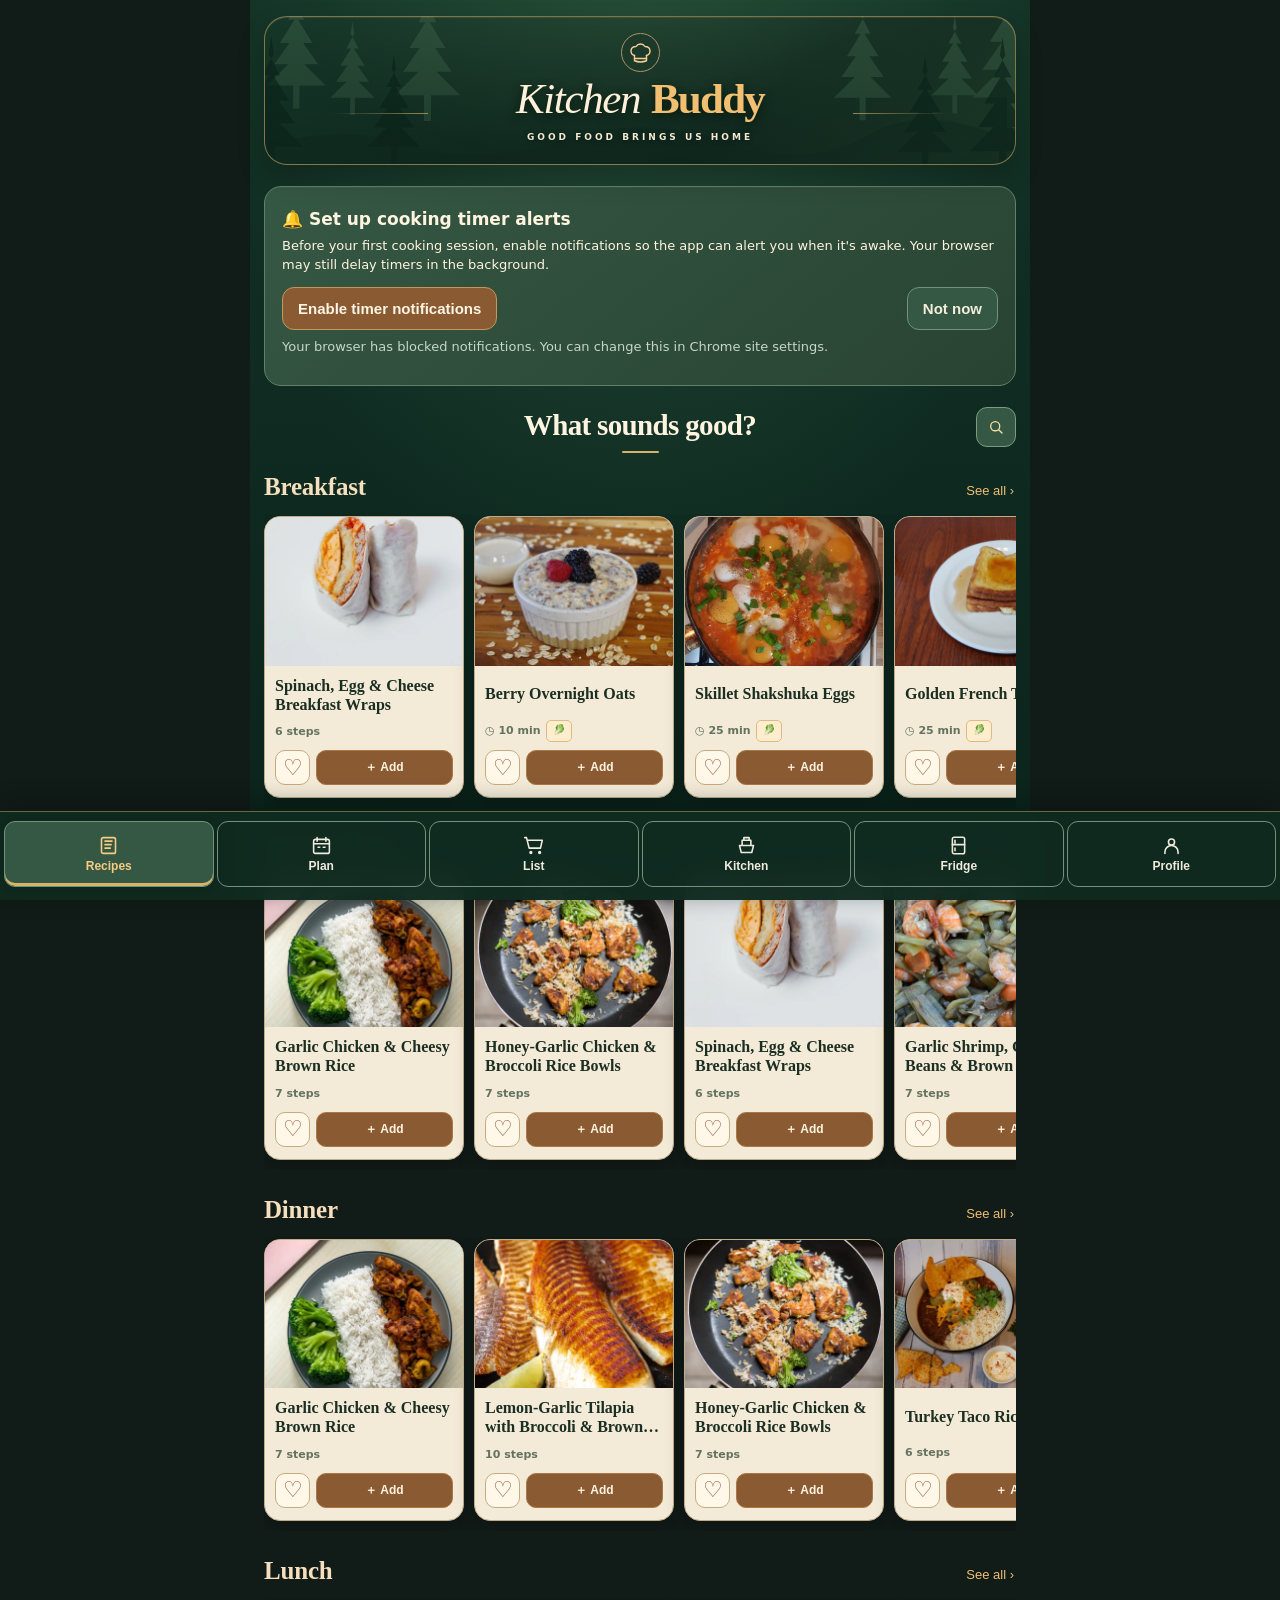
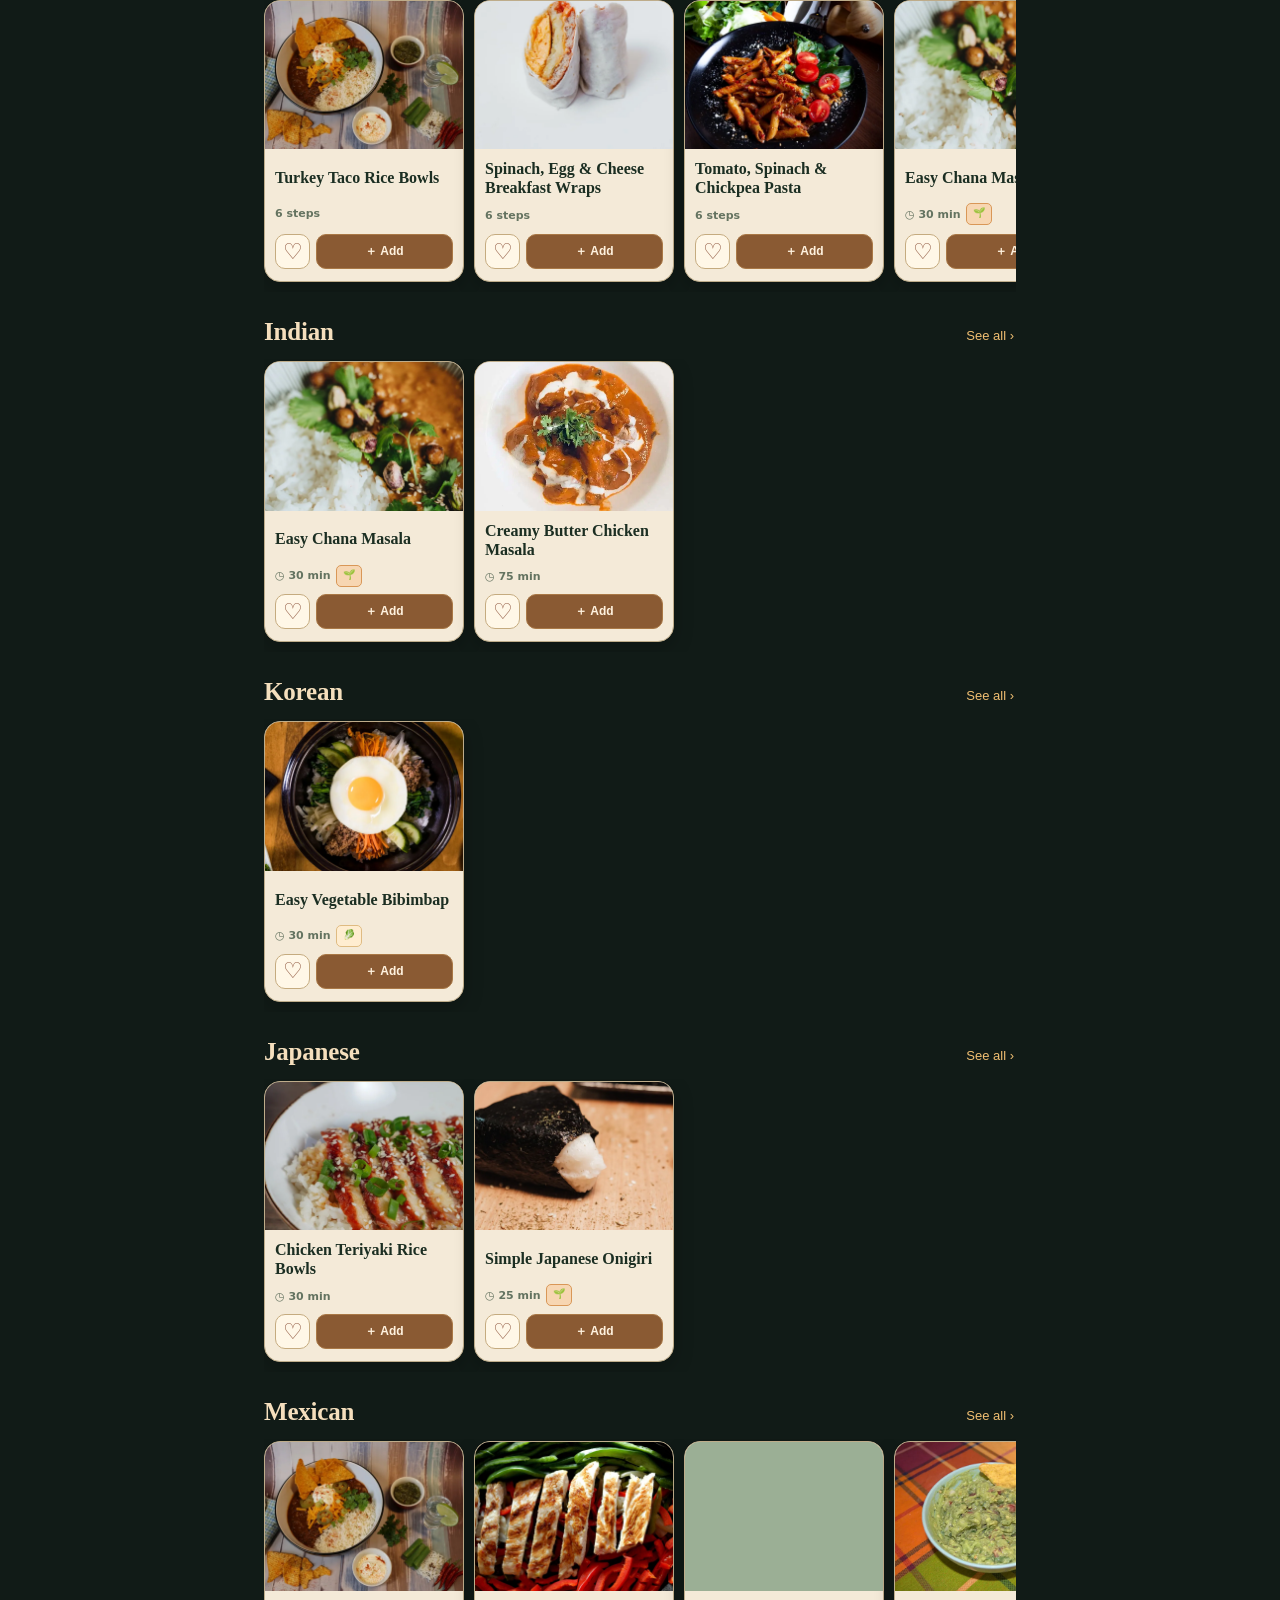
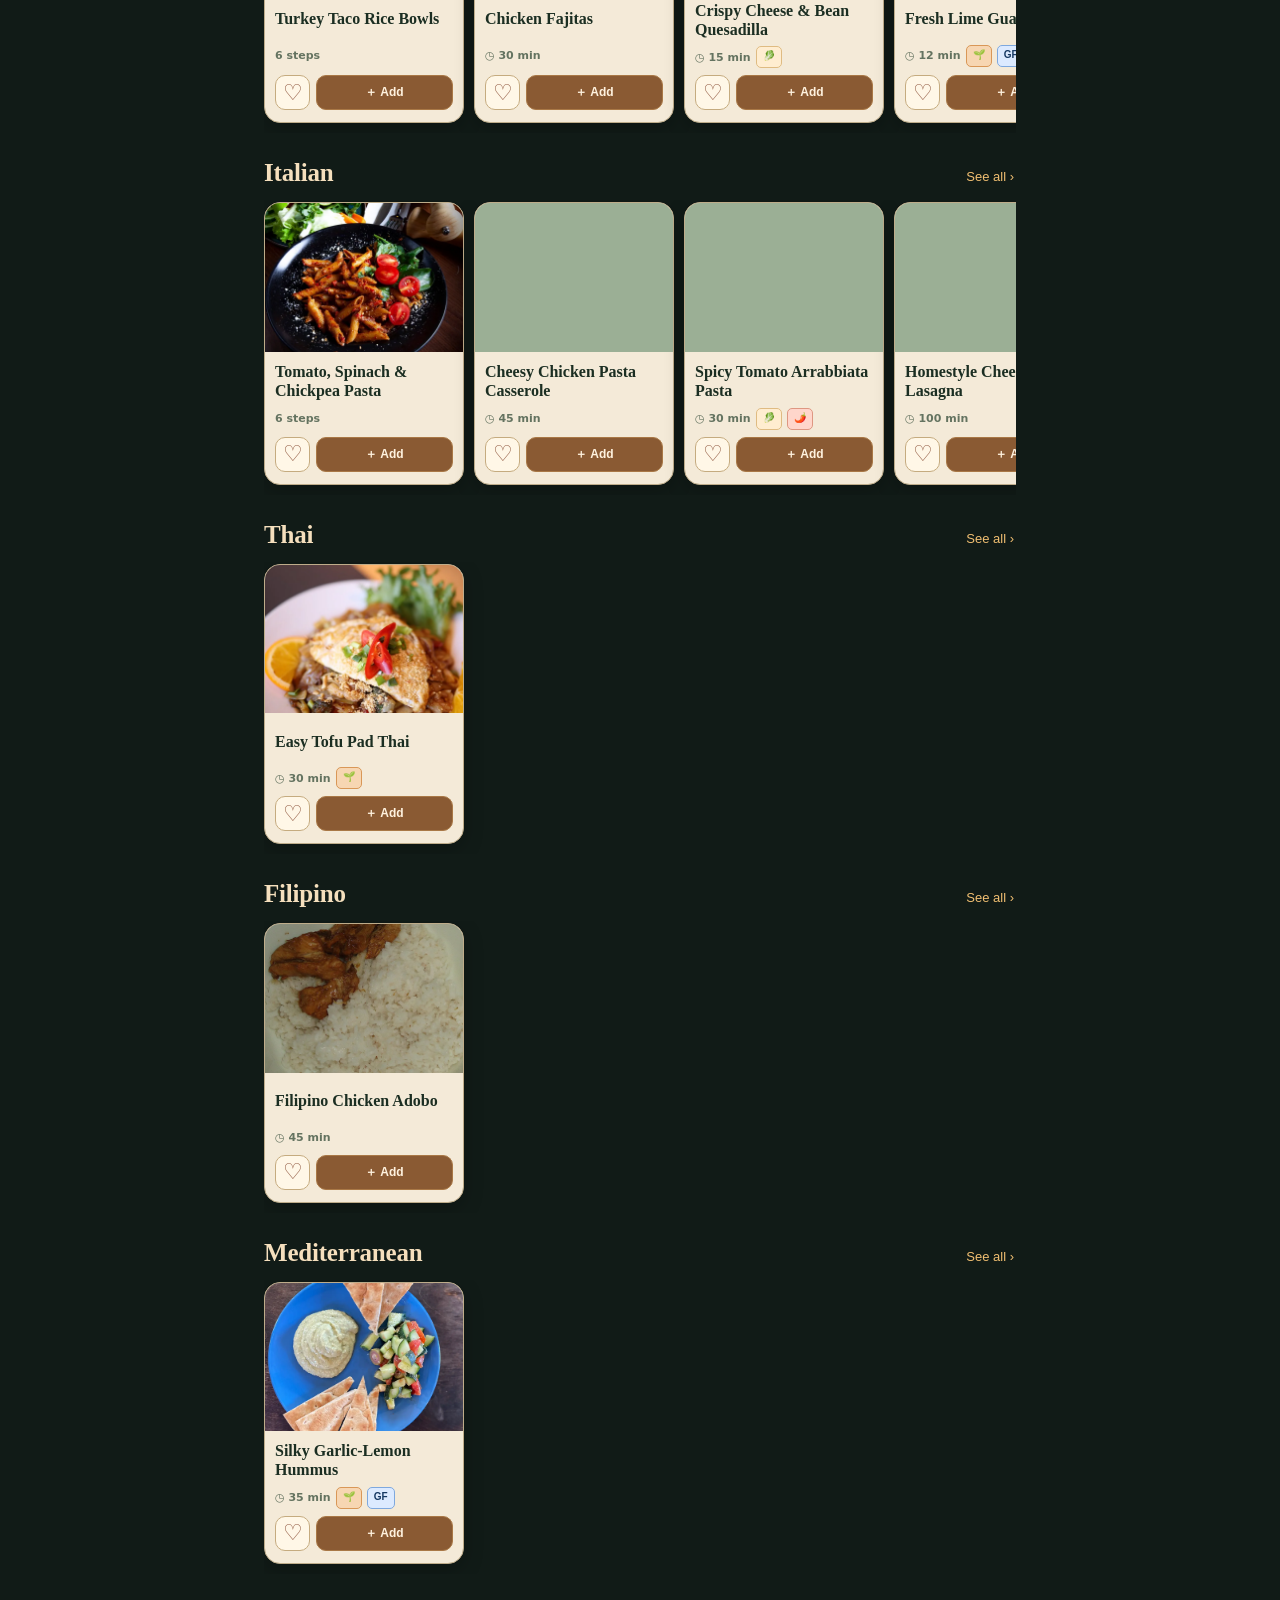
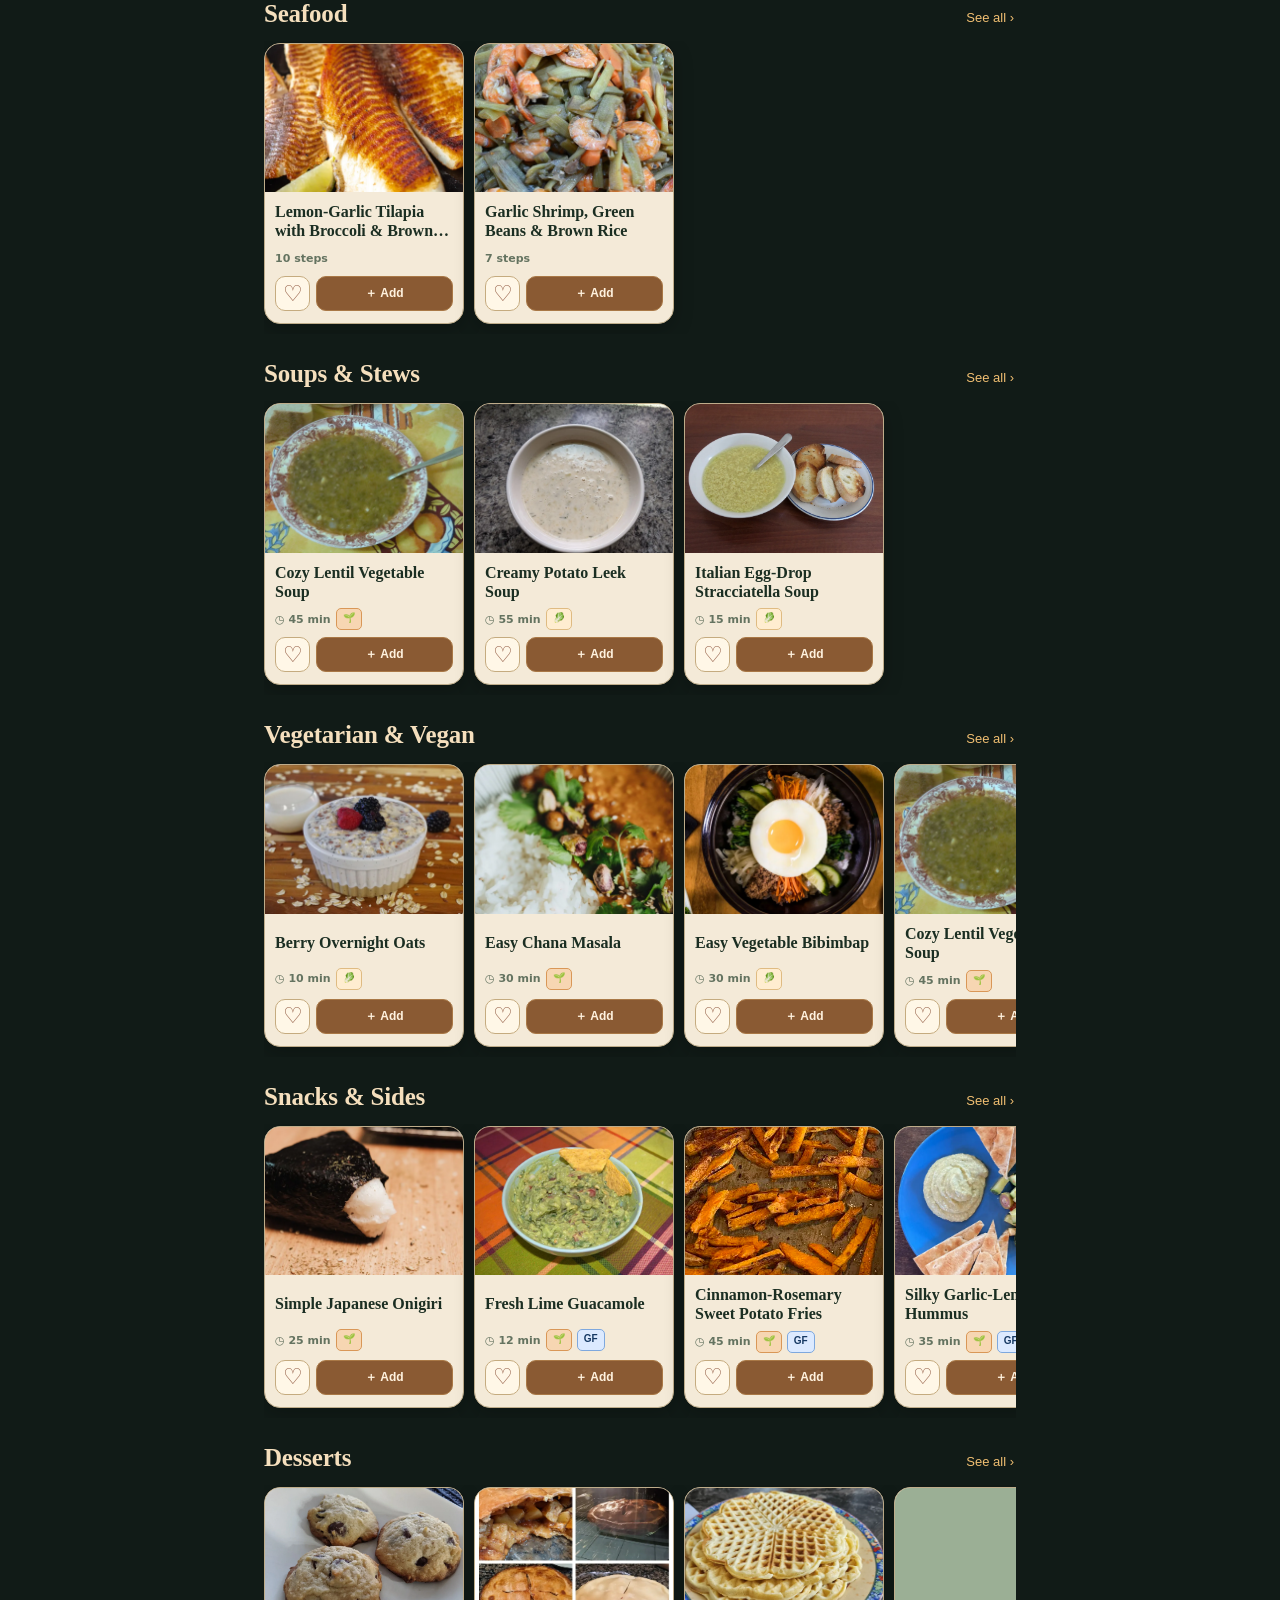
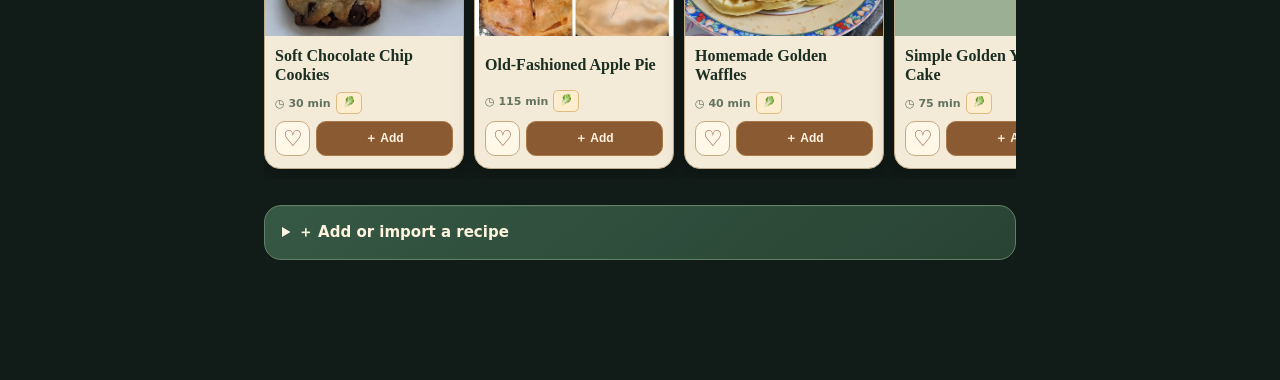
==== layout-test/index.html @ 68119b85 "Add Forest Cabin pine-tree theme to isolated Kitchen Buddy preview" ====
<!doctype html><html lang="en"><head><meta charset="utf-8"><meta name="viewport" content="width=device-width,initial-scale=1"><meta name="theme-color" content="#0f2b22"><title>Kitchen Buddy — Forest Cabin Preview</title><meta name="robots" content="noindex,nofollow"><style>
:root{font-family:system-ui,-apple-system,sans-serif;color:#f2f6f1;background:#111b17}*{box-sizing:border-box}body{margin:0;max-width:780px;margin-inline:auto;padding:14px 14px 95px}h1{font-size:25px;margin:6px 0}h2{font-size:21px}h3{font-size:17px;margin:5px 0}p{line-height:1.5}.muted{color:#b5c4b8}.small{font-size:13px}.panel{background:#1d2b24;border:1px solid #35473a;border-radius:17px;padding:17px;margin:12px 0}.row{display:flex;gap:10px;align-items:center;justify-content:space-between}.wrap{flex-wrap:wrap}.btn{border:0;border-radius:12px;background:#b5e5a7;color:#162418;padding:12px 15px;font-weight:750;font-size:15px;cursor:pointer}.btn.secondary{background:#34483a;color:#f1f5f0}.btn.danger{background:#663c3c;color:white}.btn:disabled{opacity:.4}input,textarea,select{background:#142019;border:1px solid #536558;border-radius:10px;padding:11px;color:white;font:inherit;max-width:100%;width:100%}textarea{min-height:130px}label{display:block;margin:12px 0 5px}.tabs{display:flex;gap:7px;position:fixed;bottom:0;left:0;right:0;justify-content:center;background:#111b17;padding:10px 8px 15px;border-top:1px solid #35473a;z-index:3}.tabs button{font-size:13px;flex:1;max-width:180px;padding:12px 5px}.active{outline:2px solid #c9f3bc}.hide{display:none}.timer{font-size:clamp(52px,16vw,92px);font-weight:800;text-align:center;font-variant-numeric:tabular-nums;margin:8px 0}.step{white-space:pre-wrap;font-size:19px;line-height:1.55}.pill{background:#33473b;border-radius:99px;padding:5px 9px;font-size:12px}.recipe{cursor:pointer}.recipe:hover{border-color:#b5e5a7}.progress{height:7px;background:#3b5141;border-radius:10px;overflow:hidden}.progress div{height:100%;background:#b5e5a7;transition:width .2s}ul{padding-left:22px}li{margin:7px 0}.toast{position:fixed;bottom:80px;left:10%;right:10%;background:#d8f5cf;color:#142019;padding:12px;border-radius:12px;text-align:center;z-index:9;display:none}.notice{border-left:3px solid #e6c583;padding-left:12px}.icon{font-size:28px}button{touch-action:manipulation}
.cards{display:grid;grid-template-columns:repeat(2,minmax(0,1fr));gap:10px}.mealcard{background:#1d2b24;border:1px solid #35473a;border-radius:15px;overflow:hidden}.mealcard img{width:100%;height:125px;object-fit:cover;background:#304c3b}.mealbody{padding:10px}.mealbody h3{font-size:15px;min-height:38px}.heart{font-size:25px;background:transparent;border:0;color:#ffa2a2}.mini{padding:8px;font-size:12px}.actions{display:flex;gap:5px;flex-wrap:wrap}.filters{display:flex;gap:5px;flex-wrap:wrap;margin:12px 0}.filters button{padding:9px;font-size:12px}.item{padding:12px 0;border-bottom:1px solid #35473a}.tag{font-size:12px;color:#b5c4b8}.alert-setup{border:1px solid #b5e5a7;background:#243729}.alert-setup p{margin:7px 0 12px}.alarm-settings{display:flex;gap:8px;align-items:end;flex-wrap:wrap}.alarm-settings label{flex:1;min-width:145px;margin:0}.alarm-settings select{margin-top:6px}.timer-tools-info{line-height:1.45}.alarmbanner{position:fixed;bottom:83px;left:max(9px,calc((100vw - 780px)/2));right:max(9px,calc((100vw - 780px)/2));background:#f3e3b6;color:#1e2b20;padding:13px;border:2px solid #ba8b31;border-radius:14px;z-index:8;box-shadow:0 5px 28px #0008;align-items:center;justify-content:space-between;gap:12px}.alarmbanner:not(.hide){display:flex}.alarmbanner p{margin:4px 0;font-size:13px}.alarmbanner strong{font-size:17px}.alarmstop{background:#20382b;color:#fff;min-width:130px;min-height:52px;font-size:17px}

/* v1.6 visual preview — styled without modifying saved data or timer code */
:root{--peach:#fbd9ac;--mint:#b5e5a7}
body{background:radial-gradient(ellipse at 30% -210px,#31573c 0,transparent 440px),#111b17;padding-bottom:calc(100px + env(safe-area-inset-bottom))}
header{margin-bottom:8px}header h1{letter-spacing:-.7px}header .pill{font-size:11px;max-width:155px;text-align:center}
.eyebrow{font-size:11px;letter-spacing:1.55px;font-weight:800;color:var(--peach)}
.library-intro{padding:10px 4px 2px}.library-intro h2{font-size:clamp(25px,6vw,32px);margin:7px 0;line-height:1.15;letter-spacing:-.6px}.library-intro p{margin:8px 0 14px}
.filters{gap:8px;overflow-x:auto;white-space:nowrap;flex-wrap:nowrap;scrollbar-width:none}.filters button{flex:none;border-radius:30px;min-height:42px;padding:9px 15px;border:1px solid #516957}
.cards{gap:12px}.mealcard{border-radius:18px;background:#22362a;box-shadow:0 5px 20px #0004}.mealcard img{height:160px}.mealbody{padding:12px}.mealbody h3{font-size:16px}.mealbody .actions{gap:7px}.mealbody .actions .btn{min-height:39px}
.import-panel{margin:20px 0;border-style:dashed}.import-panel summary{font-size:15px;cursor:pointer;font-weight:800}.import-inner{padding-top:9px}
.cook-heading{margin:10px 0 14px}.cook-heading h2{margin:5px 0;font-size:21px}.cook-heading .btn{font-size:13px;white-space:nowrap}
.step-panel{background:linear-gradient(145deg,#2b4536,#1b2c23 76%);border-color:#516b54;padding:19px;box-shadow:0 10px 24px #0003}.step-panel h3{font-size:clamp(22px,5.7vw,28px);line-height:1.25;margin:19px 0 10px;color:#fff3d8}.step{font-size:clamp(17px,4.5vw,19px);line-height:1.6}
#stepNumber{background:var(--mint);color:#203a28;font-weight:800;padding:7px 10px}.progress{height:6px;margin:14px 0;background:#435e49}.progress div{background:linear-gradient(90deg,#b5e5a7,#f8d8a7)}
.timer-face{background:#13251c;border:1px solid #3e5947;border-radius:17px;margin:16px 0 12px;padding:12px;text-align:center}.timer{margin:0;font-size:clamp(50px,13vw,76px);color:#ffe1b4;line-height:1.15}.timer-face p{margin:7px 0 1px}
.timer-actions{display:grid;grid-template-columns:1.4fr 1fr;gap:7px}.timer-actions .btn{min-height:46px;padding:8px 10px;font-size:13px}
.timer-settings{padding:0;margin:12px 0;overflow:hidden}.timer-settings summary{padding:16px;font-weight:750;cursor:pointer}.timer-settings summary::after{content:'⌄';float:right}.settings-inner{padding:0 16px 16px}
.cook-nav{position:sticky;bottom:calc(83px + env(safe-area-inset-bottom));z-index:2;padding:9px;border:1px solid #587259;background:#1a3328f0;backdrop-filter:blur(14px);border-radius:16px;margin:14px 0;box-shadow:0 6px 19px #0005}
.cook-nav .btn{flex:1;min-height:53px}.cook-nav #nextBtn{flex:1.6;font-size:15px}
.tabs{background:#14271eea;backdrop-filter:blur(14px);padding-bottom:calc(10px + env(safe-area-inset-bottom))}.tabs button{background:transparent!important;min-height:53px;border-radius:13px}.tabs button.active{outline:none;background:#3d5b42!important}
button:focus-visible,summary:focus-visible{outline:3px solid var(--peach);outline-offset:2px}
@media(min-width:600px){.cards{grid-template-columns:repeat(3,minmax(0,1fr))}}

#recipeSearch{height:50px;background:#213729;border:1px solid #4c6851;border-radius:15px;padding:13px 14px;margin:4px 0 13px}
.filters button.selected{background:#b5e5a7!important;color:#1a3121!important;border-color:#b5e5a7}
#recipeCount{font-weight:750;margin:0 4px 10px;font-size:12px}
.mealcard{display:flex;flex-direction:column;min-width:0;overflow:hidden}.photo-wrap{position:relative;aspect-ratio:4/3;background:#385440}.photo-open{border:0;display:block;padding:0;width:100%;height:100%;background:transparent;cursor:pointer}
.photo-open img{width:100%;height:100%;object-fit:cover;display:block}.photo-wrap .heart{position:absolute;right:8px;top:8px;border:1px solid #ffffff5c;width:39px;height:39px;border-radius:50%;background:#172d20c8;color:#fff;display:grid;place-items:center;cursor:pointer}
.photo-wrap .heart.saved{color:#ffaaaa}.meal-tag{position:absolute;bottom:8px;left:8px;background:#13271adf;color:#f0f6ed;padding:5px 7px;font-weight:850;font-size:10px;border-radius:7px}
.mealbody{display:flex;flex-direction:column;flex:1;gap:8px}.meal-title{border:0;background:transparent;color:#f3f8f1;text-align:left;padding:0;cursor:pointer}.meal-title h3{font-size:16px;line-height:1.25;min-height:38px;margin:0;display:-webkit-box;-webkit-box-orient:vertical;-webkit-line-clamp:2;overflow:hidden}
.meal-desc{font-size:12px;line-height:1.4;margin:0;max-height:34px;overflow:hidden;color:#b6c8b9}.meal-meta{margin-top:auto;color:#f7d8ae;font-size:11px;font-weight:650}
.meal-actions{display:grid;grid-template-columns:1fr 1fr;gap:7px}.meal-actions .btn{min-height:37px;padding:8px 6px;font-size:12px}.meal-actions .start-cooking{grid-column:1/-1;font-size:14px;min-height:44px}
.photo-choice{cursor:pointer;display:grid;place-items:center;font-size:12px;border:1px solid #506452;background:#2f493a;border-radius:10px;min-height:37px}.photo-choice input{display:none}
@media(max-width:350px){.mealbody{padding:9px}.meal-title h3{font-size:14px}}
</style><link rel="stylesheet" href="./buddy-v2.css?v=24"><link rel="stylesheet" href="./library-rows-v2.css?v=1"><link rel="stylesheet" href="./ui-polish.css?v=7"><link rel="stylesheet" href="./forest-cabin.css?v=1"></head><body><header class="row cb-app-brand" aria-label="Kitchen Buddy"><div class="kb-brand-emblem" aria-hidden="true"><svg viewBox="0 0 36 36" fill="none" stroke="currentColor" stroke-width="1.9" stroke-linejoin="round" stroke-linecap="round"><path d="M10 22c-7-2-6-12 2-12a7 7 0 0 1 12 0c8 0 9 10 2 12"/><path d="M10 22v7c5 2 11 2 16 0v-7"/><path d="M10 26h16"/></svg></div><h1><span class="kb-brand-kitchen">Kitchen</span><span class="kb-brand-buddy">Buddy</span></h1><p class="kb-forest-tagline">GOOD FOOD BRINGS US HOME</p></header><main><section id="home"><div class="panel alert-setup" id="timerSetupPanel" style="display:none">
<h3>🔔 Set up cooking timer alerts</h3><p class="small">Before your first cooking session, enable notifications so the app can alert you when it's awake. Your browser may still delay timers in the background.</p>
<div class="row wrap"><button class="btn" onclick="enableTimerNotifications()">Enable timer notifications</button><button class="btn secondary" onclick="dismissTimerSetup()">Not now</button></div>
<p class="small muted" id="timerSetupStatus"></p>
</div><div class="kb-home-tools"><span class="kb-search-balance" aria-hidden="true"></span><div class="library-intro"><h2>What sounds good?</h2></div><button id="kbSearchToggle" class="kb-search-toggle" type="button" aria-label="Search recipes" aria-controls="kbSearchField" aria-expanded="false" title="Search recipes"><svg aria-hidden="true" viewBox="0 0 24 24" fill="none" stroke-width="2" stroke="currentColor" stroke-linecap="round"><circle cx="10.8" cy="10.8" r="6.8"></circle><path d="m16 16 5 5"></path></svg></button></div><div id="kbSearchField" class="kb-search-field" hidden><input id="recipeSearch" type="search" oninput="renderRecipes()" placeholder="Search recipes or ingredients" aria-label="Search recipes or ingredients"></div><div class="filters"><button class="btn secondary" data-filter="all" onclick="setFilter('all')">All</button><button class="btn secondary" data-filter="favorites" onclick="setFilter('favorites')">♥ Favorites</button><button class="btn secondary" data-filter="tonight" onclick="setFilter('tonight')">🥦 Use tonight</button></div><div id="recipeCount" class="muted small" aria-live="polite"></div><div id="recipes" class="cards"></div><details class="panel import-panel"><summary>＋ Add or import a recipe</summary><div class="import-inner"><p class="small muted">Paste recipe JSON from ChatGPT. Imported recipes are saved on this device.</p><textarea id="importText" placeholder='Paste a Cooking Buddy recipe JSON here'></textarea><button class="btn" onclick="importRecipe()">Import recipe</button><p class="small muted">You can also export your whole collection as a backup.</p><button class="btn secondary" onclick="exportData()">Export backup</button> <button class="btn secondary" onclick="document.getElementById('backupFile').click()">Restore backup</button><input id="backupFile" type="file" accept="application/json" class="hide" onchange="restoreData(event)"></div></details></section>
<section id="cook" class="hide"><div class="row cook-heading"><div><span class="eyebrow">LET'S COOK</span><h2 id="recipeTitle">Recipe</h2></div><button class="btn secondary" onclick="showTab('home')">← Recipes</button></div><div class="panel step-panel"><div class="row"><span class="pill" id="stepNumber"></span><span class="muted small" id="stepTime"></span></div><h3 id="stepTitle"></h3><p class="step" id="stepBody"></p><div class="progress"><div id="progress"></div></div><div id="timedOnly"><div class="timer-face"><div class="timer" id="timer">00:00</div><p id="timerStatus" class="muted small">Tap Start when ready</p></div><div class="timer-actions"><button class="btn" id="startBtn" onclick="toggleTimer()">▶ Start</button><button class="btn secondary" onclick="openFloatingTimer()">▣ Float</button><button class="btn secondary" onclick="resetTimer()">↻ Reset</button><button class="btn secondary" onclick="skipTimer()">Skip</button></div></div></div><details class="panel timer-settings" id="timerTools"><summary>⚙️ Timer sounds & notifications</summary><div class="settings-inner">
<div class="alarm-settings"><label class="small">When timer finishes<select id="alarmSound" onchange="setTimerSound(this.value)">
<option value="chime">🎵 Repeating chime (recommended)</option><option value="bell">🔔 Noticeable bell</option><option value="cub">🐻 Silly bear growl (beta)</option><option value="silent">🔕 Silent / vibration</option>
</select></label><button class="btn secondary" onclick="previewTimerSound()">▶ Test sound</button></div>
<div class="row wrap" style="margin-top:12px"><button class="btn secondary" onclick="enableTimerNotifications()">🔔 Enable notifications</button></div>
<p class="small muted timer-tools-info" id="timerFeatureStatus">When the timer ends, the sound and vibration repeat until you tap Stop alarm (while this page can run). Pinch the floating window smaller on Samsung. Sound may interact with other audio apps.</p>
<p class="small notice">Phones can suspend web timers. Use your Clock app as backup for critical cooking times.</p></div></details><div class="row cook-nav"><button class="btn secondary" onclick="changeStep(-1)">← Back</button><button class="btn" onclick="changeStep(1)" id="nextBtn">Next step →</button></div><details class="panel"><summary>🥕 Ingredients and amounts</summary><ul id="ingredients"></ul></details><p class="small muted">Timers use the clock and catch up when you return to this tab. Keep the app open for the most reliable sound alerts; phone background restrictions can silence alerts.</p></section>
<section id="shopping" class="hide"><h2>🛒 Shopping & Kitchen</h2><div class="panel"><h3>📅 Planned meals</h3><p class="small muted">Select Plan meal on a recipe to combine ingredients and subtract kitchen inventory.</p><div id="plannedMeals"></div></div><div class="panel"><h3>Shopping list</h3><p class="small muted">Tap Bought to add groceries to kitchen inventory.</p><div id="shoppingItems"></div><label>New item<input id="shopName" placeholder="Brown rice"></label><label>Quantity<input id="shopQty" type="number" min="0.01" step="any" value="1"></label><label>Unit<input id="shopUnit" placeholder="cups dry"></label><button class="btn" onclick="addShopManual()">Add to list</button></div><div class="panel"><h3>📦 Kitchen inventory</h3><div id="inventoryItems"></div></div></section><section id="fridge" class="hide"><h2>🧊 My Fridge</h2><div class="panel"><h3>Add leftovers</h3><label>Food name<input id="foodName" placeholder="Cooked brown rice"></label><label>Date cooked / refrigerated<input id="foodDate" type="date"></label><label>Recommended use-within (days)<input id="foodDays" type="number" min="1" max="30" value="3"></label><label>Notes (optional)<input id="foodNotes" placeholder="About ½ cup"></label><button class="btn" onclick="addFood()">Save leftovers</button><p class="small muted notice">Dates are reminders, not guarantees of safety. Refrigerate promptly at 40°F / 4°C or below. Most cooked leftovers keep 3–4 days; use a shorter window when appropriate. Reheat rice thoroughly.</p></div><div id="foods"></div></section><section id="settings" class="hide"><h2>⚙️ About Cooking Buddy</h2><div class="panel"><p>Built for quick, detailed cooking instructions and a simple food inventory.</p><p>Everything is saved locally in this browser. Clearing browser storage may delete recipes and leftovers, so export backups regularly.</p><p>For new recipes, ask ChatGPT: <strong>“Make this into Cooking Buddy recipe JSON with ingredients and timed steps.”</strong> Then paste it into the import box.</p><p>Timer alerts require your phone to allow sound and may not fire while the browser is suspended. This app doesn't connect directly to your ChatGPT conversation.</p></div></section></main><nav class="tabs"><button class="btn secondary" data-tab="home" onclick="showTab('home')">📖 Recipes</button><button class="btn secondary" data-tab="cook" onclick="showTab('cook')">⏱️ Cook</button><button class="btn secondary" data-tab="shopping" onclick="showTab('shopping')">🛒 Shop</button><button class="btn secondary" data-tab="fridge" onclick="showTab('fridge')">🧊 Fridge</button><button class="btn secondary" data-tab="settings" onclick="showTab('settings')">⚙️ Info</button></nav><div class="alarmbanner hide" id="alarmBanner" role="alert" aria-live="assertive"><div><strong>⏰ Cooking timer is done!</strong><p id="alarmBannerMessage">Your timer finished. Check your food.</p></div><button class="btn alarmstop" id="alarmStopBtn" onclick="acknowledgeAlarm()">■ Stop alarm</button></div><div id="toast" class="toast" role="status"></div><script>
const starter={id:'garlic-chicken-rice',name:'Garlic Chicken & Cheesy Brown Rice',description:'Our first dinner ❤️ • precooked chicken • about 15 minutes',ingredients:['4–6 oz precooked grilled chicken strips','1–2 cups frozen broccoli','½–¾ cup cooked brown rice (microwave rice is fine)','2 tbsp shredded cheese','1 tsp unsalted butter','2 tbsp water','¼ tsp garlic powder','¼ tsp paprika','Pinch of black pepper'],steps:[{title:'Get everything ready',body:'Put the precooked chicken, frozen broccoli, rice, cheese, butter, seasonings, skillet, lid, and measuring spoons on the counter. Wash your hands. If using raw chicken instead, this recipe needs different cooking instructions.',seconds:0},{title:'Steam the broccoli',body:'Put 1–2 cups of frozen broccoli in the skillet. Add 2 tablespoons water. Cover with a lid and set the stove to medium heat. Steam for about 4–5 minutes until hot and fork-tender. Check and add a splash of water if the pan dries out.',seconds:300},{title:'Warm and season the chicken',body:'Remove the lid carefully (watch for steam). Add 4–6 oz precooked chicken strips, 1 teaspoon unsalted butter, ¼ teaspoon garlic powder, ¼ teaspoon paprika, and a pinch of black pepper. Stir over medium heat until the chicken is steaming hot throughout, about 2–3 minutes.',seconds:180},{title:'Prepare the brown rice',body:'Microwave the brown rice according to the package directions, including any venting instructions. Measure out ½–¾ cup cooked rice. Put unused cooked rice in the refrigerator promptly; ideally cool it quickly in a shallow container.',seconds:0},{title:'Mix the rice into the skillet',body:'Turn the heat to low. Add the hot cooked brown rice to the chicken and broccoli. Stir gently for about 1 minute so everything is evenly mixed and hot.',seconds:60},{title:'Melt the cheese',body:'Sprinkle 2 tablespoons shredded cheese over the skillet. Turn off the burner, cover the pan, and let the cheese melt for 30–60 seconds. Remove the lid and check the cheese.',seconds:60},{title:'Serve and store leftovers',body:'Serve your dinner and enjoy! Refrigerate leftovers promptly in shallow containers, preferably within 1 hour for rice. For refrigerated cooked leftovers, plan to eat within 3–4 days, or freeze. Add them in the My Fridge tab.',seconds:0}]};
const tilapiaRecipe={"id":"lemon-garlic-tilapia-broccoli-rice","name":"Lemon-Garlic Tilapia with Broccoli & Brown Rice","description":"Simple fish dinner 🐟 • 2 servings • about 25 min after thawing","ingredients":["2 plain tilapia fillets (about 12 oz total), thawed if frozen","2 cups frozen broccoli florets","1 cup cooked brown rice (microwave pouch is fine)","1 lemon (about 2 tbsp juice)","1 tbsp olive oil or other cooking oil","1 tsp unsalted butter (optional)","½ tsp garlic powder","¼ tsp paprika","⅛ tsp black pepper","Small pinch of salt (optional)","2 tbsp water for steaming the broccoli"],"items":[{"name":"plain tilapia fillets","qty":12,"unit":"oz"},{"name":"frozen broccoli","qty":2,"unit":"cup"},{"name":"cooked brown rice","qty":1,"unit":"cup"},{"name":"lemon","qty":1,"unit":"each"},{"name":"olive oil","qty":1,"unit":"tbsp"},{"name":"unsalted butter","qty":1,"unit":"tsp"},{"name":"garlic powder","qty":0.5,"unit":"tsp"},{"name":"paprika","qty":0.25,"unit":"tsp"},{"name":"black pepper","qty":0.125,"unit":"tsp"},{"name":"salt","qty":0.0625,"unit":"tsp"}],"steps":[{"title":"Thaw the tilapia safely","body":"If the fillets are frozen, thaw in the refrigerator according to package directions before cooking. For a faster option, follow the package's cold-water thawing instructions. If individually vacuum-sealed, follow the package instructions about opening or removing the packaging before thawing. Never leave fish out on the counter to thaw. Thawing time is not included in the 25-minute cooking estimate.","seconds":0},{"title":"Set out your ingredients","body":"Wash your hands. Put the thawed tilapia, broccoli, microwave brown rice, lemon, oil, seasonings, butter, a skillet with a lid, and a plate on the counter. Pat the fillets dry with a paper towel. Wash hands, utensils, and any surfaces that touch raw fish.","seconds":0},{"title":"Steam the broccoli","body":"Put 2 cups frozen broccoli and 2 tablespoons water in your skillet. Cover with a lid and cook on medium heat for about 4–5 minutes. Lift the lid away from your face to avoid steam. The broccoli should be hot and fork-tender. Transfer to a clean plate and cover loosely to keep warm; wipe the skillet if needed.","seconds":300},{"title":"Heat the brown rice","body":"Microwave the brown rice according to the package directions, including any venting instructions. Measure out 1 cup cooked rice for the meal. Keep it covered and warm. Refrigerate extra cooked rice promptly.","seconds":0},{"title":"Season the fish","body":"Sprinkle both sides of the thawed tilapia with ½ teaspoon garlic powder, ¼ teaspoon paprika, ⅛ teaspoon black pepper, and a little salt if you like. Squeeze half the lemon over the fillets; save the other half for finishing.","seconds":0},{"title":"Heat the skillet","body":"Set the empty skillet over medium heat. Add 1 tablespoon oil and let it warm for about 30 seconds. The oil should shimmer gently, not smoke. Lay the fish in the pan away from you to avoid splashing.","seconds":0},{"title":"Cook the first side","body":"Cook the tilapia over medium heat without moving it for about 3–4 minutes. Use a spatula to gently lift an edge; it should release without tearing when ready. Thicker pieces may need longer. This timer is only a guide.","seconds":240},{"title":"Flip and finish the fish","body":"Carefully flip each fillet once. Cook the other side for about 3–4 minutes. Check the thickest part with a food thermometer: fish must reach 145°F (63°C). If it is under 145°F, cook another 1–2 minutes and recheck. Fully cooked fish is opaque and separates easily with a fork; use the thermometer when possible.","seconds":240},{"title":"Finish with lemon and butter","body":"Move the cooked fish onto a clean plate (not the plate that held raw fish). Turn the heat to low or off. Add 1 teaspoon butter, if using, and squeeze in the remaining lemon juice. Stir in the warm skillet for about 30–60 seconds, then spoon over the fish.","seconds":60},{"title":"Plate dinner and store leftovers","body":"Put half the rice and broccoli on each plate. Add a tilapia fillet and a little lemon sauce. Enjoy! Refrigerate leftovers promptly in shallow containers, within 2 hours of cooking (within 1 hour if above 90°F outside). Eat refrigerated cooked fish within 3–4 days; keep cooked rice chilled promptly. Use My Fridge to track them.","seconds":0}],"recipeVersion":3};const timerTestRecipe={"id":"mochis-five-second-timer-test","name":"Mochi's 5-Second Kitchen Test 🐱","description":"🧪 Test only • 5 seconds • no ingredients, cooking, or shopping required","ingredients":["No groceries required! 🐾","This is a timer test—not a real cooking recipe."],"steps":[{"title":"🐻 Wake the tiny bear!","body":"Set your timer sound to Cute bear roar, then tap ▶ Start. Wait five seconds. Did you hear the roar? If you want, open the floating timer and switch to another app, then try again. Android may delay sounds and notifications in the background.","seconds":5},{"title":"Check the result","body":"Did you hear a cute roar, bell or chime? Did the notification appear? Did the floating countdown keep updating? Tell Babycakes what worked and what didn't! This recipe is just for testing, so there is nothing to cook.","seconds":0}]};const testKitchenRecipes=[{"id":"easy-honey-garlic-chicken-broccoli-rice","name":"Honey-Garlic Chicken & Broccoli Rice Bowls","description":"Easy skillet dinner 🍯 • 2 servings • about 25–30 min","servings":2,"category":"Dinner","photoIsIllustrative":true,"photo":"https://images.pexels.com/photos/105588/pexels-photo-105588.jpeg?auto=compress&cs=tinysrgb&w=850","photoCredit":"Keegan Evans / Pexels","photoSource":"https://www.pexels.com/photo/white-rice-chicken-and-broccoli-on-black-non-stick-pan-105588/","ingredients":["12 oz boneless skinless chicken breast, cut into 1-inch pieces","2 cups frozen broccoli","1 cup cooked brown rice, such as microwave rice","1 tbsp soy sauce","1 tbsp honey","1 tsp rice vinegar","1 tbsp olive oil","½ tsp garlic powder","1 tbsp water"],"items":[{"name":"boneless skinless chicken breast","qty":12,"unit":"oz"},{"name":"frozen broccoli","qty":2,"unit":"cup"},{"name":"cooked brown rice","qty":1,"unit":"cup"},{"name":"soy sauce","qty":1,"unit":"tbsp"},{"name":"honey","qty":1,"unit":"tbsp"},{"name":"rice vinegar","qty":1,"unit":"tsp"},{"name":"olive oil","qty":1,"unit":"tbsp"},{"name":"garlic powder","qty":0.5,"unit":"tsp"}],"steps":[{"title":"Prepare your workspace","body":"Wash your hands. Get a cutting board, knife, skillet, spatula, small bowl and food thermometer ready. Keep raw chicken away from rice and vegetables. Cut the chicken into roughly 1-inch pieces, then wash hands and clean surfaces.","seconds":0},{"title":"Mix the sweet garlic sauce","body":"In a small bowl, stir together 1 tablespoon soy sauce, 1 tablespoon honey, 1 teaspoon rice vinegar, ½ teaspoon garlic powder and 1 tablespoon water. Set this beside the stove.","seconds":0},{"title":"Get broccoli steaming","body":"Put the frozen broccoli in a covered microwave-safe bowl with a splash of water; cook according to its package instructions until steaming hot and tender. Start the chicken while it cooks. Use a clean fork for the broccoli.","seconds":0},{"title":"Cook the chicken pieces","body":"Heat 1 tablespoon olive oil in a skillet over medium heat. Add chicken in one layer. Cook about 5–7 minutes, turning the pieces so all sides brown. Check the largest piece with a food thermometer: chicken must reach 165°F (74°C). Continue cooking and checking if needed.","seconds":420},{"title":"Coat in honey-garlic sauce","body":"Turn the heat down to medium-low. Pour the sauce over the cooked chicken. Stir for 1–2 minutes until glossy and heated through. Honey can burn quickly, so keep stirring and lower the heat if it sizzles too hard.","seconds":120},{"title":"Warm the rice","body":"Heat the precooked brown rice according to its package instructions. Measure 1 cup for the meal and keep it covered until serving. Refrigerate extra cooked rice promptly.","seconds":0},{"title":"Assemble two bowls","body":"Divide warm rice and broccoli between two bowls. Top with honey-garlic chicken and any sauce left in the skillet. Refrigerate leftovers promptly, within 2 hours.","seconds":0}],"recipeVersion":1},{"id":"easy-turkey-taco-rice-bowls","name":"Turkey Taco Rice Bowls","description":"Flavorful taco bowls 🌮 • 2 servings • about 25 min","servings":2,"category":"Dinner","photoIsIllustrative":true,"photo":"https://images.pexels.com/photos/8363975/pexels-photo-8363975.jpeg?auto=compress&cs=tinysrgb&w=850","photoCredit":"Cecilia Cavazos / Pexels","photoSource":"https://www.pexels.com/photo/choice-of-healthy-food-8363975/","ingredients":["12 oz raw ground turkey","1 bell pepper, diced","½ cup drained canned black beans","½ cup frozen corn","1 cup cooked brown rice","½ cup salsa","¼ cup shredded cheese","1 tbsp taco seasoning","1 tsp olive oil"],"items":[{"name":"ground turkey","qty":12,"unit":"oz"},{"name":"bell pepper","qty":1,"unit":"each"},{"name":"black beans","qty":0.5,"unit":"cup"},{"name":"frozen corn","qty":0.5,"unit":"cup"},{"name":"cooked brown rice","qty":1,"unit":"cup"},{"name":"salsa","qty":0.5,"unit":"cup"},{"name":"shredded cheese","qty":0.25,"unit":"cup"},{"name":"taco seasoning","qty":1,"unit":"tbsp"},{"name":"olive oil","qty":1,"unit":"tsp"}],"steps":[{"title":"Prepare bowls and toppings","body":"Get out a skillet, spatula, can opener, strainer, knife and two bowls. Dice the bell pepper, drain and rinse black beans, and measure the corn, salsa, rice and cheese.","seconds":0},{"title":"Heat your rice","body":"Warm the precooked brown rice following its package directions. Use 1 cup total for two bowls. Keep warm while you cook the turkey.","seconds":0},{"title":"Brown the ground turkey","body":"Warm 1 teaspoon olive oil in a skillet over medium heat. Add 12 oz ground turkey and the diced pepper. Break the turkey into small pieces and cook for roughly 7–9 minutes, stirring frequently. The turkey must reach 165°F (74°C) throughout.","seconds":540},{"title":"Add taco flavor","body":"Sprinkle 1 tablespoon taco seasoning over the fully cooked turkey. Add 2 tablespoons water and stir for 1–2 minutes, until the mixture smells fragrant and coats the meat.","seconds":120},{"title":"Warm the beans and corn","body":"Stir in ½ cup black beans and ½ cup frozen corn. Cook about 3–4 minutes until piping hot, stirring so nothing sticks.","seconds":240},{"title":"Build your taco bowls","body":"Divide rice and turkey mixture between two bowls. Spoon ¼ cup salsa over each serving, then divide the shredded cheese between them. Refrigerate leftovers promptly.","seconds":0}],"recipeVersion":1},{"id":"easy-sheet-pan-sausage-potatoes-peppers","name":"Sheet-Pan Sausage, Peppers & Potatoes","description":"Easy oven dinner 🍠 • 2 servings • about 40 min","servings":2,"category":"Dinner","photoIsIllustrative":true,"photo":"https://images.pexels.com/photos/37275057/pexels-photo-37275057.jpeg?auto=compress&cs=tinysrgb&w=850","photoCredit":"cami / Pexels","photoSource":"https://www.pexels.com/photo/rustic-potato-and-sausage-dish-on-checkered-cloth-37275057/","ingredients":["12 oz fully cooked chicken sausage, sliced into rounds","12 oz baby potatoes, quartered","1 bell pepper, sliced","½ yellow onion, sliced","1 tbsp olive oil","1 tsp Italian seasoning","½ tsp garlic powder","Pinch of black pepper"],"items":[{"name":"fully cooked chicken sausage","qty":12,"unit":"oz"},{"name":"baby potatoes","qty":12,"unit":"oz"},{"name":"bell pepper","qty":1,"unit":"each"},{"name":"yellow onion","qty":0.5,"unit":"each"},{"name":"olive oil","qty":1,"unit":"tbsp"},{"name":"Italian seasoning","qty":1,"unit":"tsp"},{"name":"garlic powder","qty":0.5,"unit":"tsp"},{"name":"black pepper","qty":0.125,"unit":"tsp"}],"steps":[{"title":"Preheat the oven","body":"Set the oven to 425°F (218°C). Put a sturdy rimmed baking sheet, knife, cutting board, mixing bowl and spatula on the counter. This recipe uses fully cooked sausage; raw sausage has different safety and timing requirements.","seconds":0},{"title":"Cut the vegetables","body":"Wash the potatoes and pepper. Quarter the baby potatoes into similarly sized pieces, then slice one bell pepper and half a yellow onion. Keep pieces reasonably even so they roast together.","seconds":0},{"title":"Season the sheet pan","body":"Toss the potatoes, pepper and onion with 1 tablespoon olive oil, 1 teaspoon Italian seasoning, ½ teaspoon garlic powder and a pinch of pepper. Spread in one layer; avoid piling up the vegetables.","seconds":0},{"title":"Start roasting potatoes and vegetables","body":"Roast at 425°F for 15 minutes. You can prepare and slice the fully cooked sausage while the vegetables begin to soften.","seconds":900},{"title":"Add sausage and finish roasting","body":"Carefully pull out the baking sheet. Turn the vegetables, then scatter on 12 oz sliced fully cooked chicken sausage. Return to the oven for about 12–15 minutes. The potatoes should be fork-tender and browned, and the sausage heated through. Check the package for specific reheating directions.","seconds":900},{"title":"Serve and store","body":"Divide the sausage and vegetables between two plates. Use oven mitts when handling the sheet pan. Refrigerate leftovers promptly, within 2 hours.","seconds":0}],"recipeVersion":1},{"id":"easy-spinach-egg-cheese-wraps","name":"Spinach, Egg & Cheese Breakfast Wraps","description":"Quick breakfast or dinner 🥚 • 2 wraps • about 15 min","servings":2,"category":"Dinner","photoIsIllustrative":true,"photo":"https://images.pexels.com/photos/4869465/pexels-photo-4869465.jpeg?auto=compress&cs=tinysrgb&w=850","photoCredit":"ROMAN ODINTSOV / Pexels","photoSource":"https://www.pexels.com/photo/a-close-up-shot-of-a-delicious-wrap-4869465/","ingredients":["4 eggs","2 cups baby spinach","2 medium flour tortillas","¼ cup shredded cheese","1 tsp olive oil","Pinch of salt and black pepper"],"items":[{"name":"eggs","qty":4,"unit":"each"},{"name":"baby spinach","qty":2,"unit":"cup"},{"name":"flour tortillas","qty":2,"unit":"each"},{"name":"shredded cheese","qty":0.25,"unit":"cup"},{"name":"olive oil","qty":1,"unit":"tsp"},{"name":"salt","qty":0.125,"unit":"tsp"},{"name":"black pepper","qty":0.125,"unit":"tsp"}],"steps":[{"title":"Get out the equipment","body":"Set out a nonstick or well-seasoned skillet, spatula, mixing bowl, fork and two plates. Wash the spinach, or use spinach labeled prewashed.","seconds":0},{"title":"Beat four eggs","body":"Crack 4 eggs into a bowl and beat them thoroughly with a fork. Add a pinch of salt and black pepper. Wash your hands after handling raw eggs.","seconds":0},{"title":"Wilt the spinach","body":"Warm 1 teaspoon olive oil in the skillet over medium-low heat. Add 2 cups spinach and stir for about 1 minute, until mostly wilted.","seconds":60},{"title":"Gently scramble the eggs","body":"Pour eggs into the skillet over the spinach. Stir gently for approximately 3–5 minutes, until the eggs are fully set, with no runny liquid. Egg dishes should reach 160°F (71°C).","seconds":300},{"title":"Melt cheese and warm tortillas","body":"Turn off the stove. Stir ¼ cup shredded cheese into the hot eggs. Warm each tortilla according to the package instructions; do not put a dry tortilla too close to an open flame.","seconds":0},{"title":"Fill, fold and enjoy","body":"Divide the eggs and spinach between two tortillas. Fold in the sides, roll each wrap firmly and enjoy warm. Refrigerate leftovers promptly.","seconds":0}],"recipeVersion":1},{"id":"easy-tomato-spinach-chickpea-pasta","name":"Tomato, Spinach & Chickpea Pasta","description":"Comforting pantry dinner 🍝 • 2 servings • about 25 min","servings":2,"category":"Dinner","photoIsIllustrative":true,"photo":"https://images.pexels.com/photos/19805084/pexels-photo-19805084.jpeg?auto=compress&cs=tinysrgb&w=850","photoCredit":"mustafa türkeri / Pexels","photoSource":"https://www.pexels.com/photo/tomato-pasta-on-a-black-plate-19805084/","ingredients":["6 oz dry whole-wheat penne or similar pasta","1 can (15 oz) chickpeas, drained and rinsed","1 cup tomato pasta sauce","2 cups baby spinach","1 tbsp olive oil","2 tbsp grated Parmesan","½ tsp garlic powder"],"items":[{"name":"whole-wheat pasta","qty":6,"unit":"oz"},{"name":"chickpeas","qty":1,"unit":"can"},{"name":"tomato pasta sauce","qty":1,"unit":"cup"},{"name":"baby spinach","qty":2,"unit":"cup"},{"name":"olive oil","qty":1,"unit":"tbsp"},{"name":"grated Parmesan","qty":2,"unit":"tbsp"},{"name":"garlic powder","qty":0.5,"unit":"tsp"}],"steps":[{"title":"Bring pasta water to a boil","body":"Fill a medium or large saucepan with water and bring it to a rolling boil. Get a colander, can opener and skillet ready. Wash your hands before starting.","seconds":0},{"title":"Cook the pasta","body":"Add 6 oz dry whole-wheat pasta to the boiling water. Follow its package timing, usually about 8–12 minutes, stirring occasionally. Start with an 8-minute reminder and taste a piece before draining.","seconds":480},{"title":"Prepare chickpeas and spinach","body":"While pasta cooks, drain and rinse a can of chickpeas. Wash the spinach if it is not prewashed. Measure out 1 cup pasta sauce and ½ teaspoon garlic powder.","seconds":0},{"title":"Warm the chickpea tomato sauce","body":"Heat 1 tablespoon olive oil in a separate skillet over medium-low heat. Add the chickpeas, 1 cup tomato sauce and garlic powder. Stir and gently simmer for about 5 minutes. Do not let the sauce splatter.","seconds":300},{"title":"Wilt the spinach into the sauce","body":"Add 2 cups baby spinach to the skillet. Stir for 1–2 minutes until wilted and the sauce is heated through.","seconds":120},{"title":"Combine and serve","body":"Drain the pasta carefully, reserving a spoonful of cooking water if the sauce is thick. Toss pasta with chickpea sauce and divide between two bowls. Sprinkle with 1 tablespoon Parmesan per bowl. Refrigerate leftovers promptly.","seconds":0}],"recipeVersion":1},{"id":"easy-garlic-shrimp-green-bean-rice","name":"Garlic Shrimp, Green Beans & Brown Rice","description":"Quick seafood dinner 🍤 • 2 servings • about 20 min after thawing","servings":2,"category":"Dinner","photoIsIllustrative":true,"photo":"https://images.pexels.com/photos/11015917/pexels-photo-11015917.jpeg?auto=compress&cs=tinysrgb&w=850","photoCredit":"FOX ^.ᆽ.^= ∫ / Pexels","photoSource":"https://www.pexels.com/photo/delicious-shrimps-in-a-rice-bowl-11015917/","ingredients":["12 oz raw peeled, deveined shrimp, thawed if frozen","2 cups frozen green beans","1 cup cooked brown rice","1 lemon","1 tbsp olive oil","½ tsp garlic powder","⅛ tsp black pepper"],"items":[{"name":"raw peeled shrimp","qty":12,"unit":"oz"},{"name":"frozen green beans","qty":2,"unit":"cup"},{"name":"cooked brown rice","qty":1,"unit":"cup"},{"name":"lemon","qty":1,"unit":"each"},{"name":"olive oil","qty":1,"unit":"tbsp"},{"name":"garlic powder","qty":0.5,"unit":"tsp"},{"name":"black pepper","qty":0.125,"unit":"tsp"}],"steps":[{"title":"Thaw shrimp safely if needed","body":"If frozen, thaw shrimp according to its package directions, preferably in the refrigerator. Follow any packaging rules for cold-water thawing. The 20-minute cooking estimate starts after thawing.","seconds":0},{"title":"Get ready","body":"Set out a skillet, lid, spatula, plate, microwave-safe bowl and food thermometer if available. Wash your hands. Pat the thawed shrimp dry with paper towels and wash hands and any surfaces that touched raw seafood.","seconds":0},{"title":"Steam green beans","body":"Cook 2 cups frozen green beans in a covered microwave-safe bowl with a splash of water following the package directions, until hot and tender. You can warm rice while the beans cook.","seconds":0},{"title":"Warm rice","body":"Heat 1 cup precooked brown rice according to package directions and keep it covered and warm.","seconds":0},{"title":"Season shrimp","body":"Toss the shrimp with ½ teaspoon garlic powder, ⅛ teaspoon pepper and a small squeeze of lemon. Reserve the rest of the lemon for finishing.","seconds":0},{"title":"Cook the shrimp","body":"Heat 1 tablespoon olive oil in a skillet over medium heat. Add shrimp in one layer and cook about 2–3 minutes per side, until firm and pearly or opaque throughout; they should not be translucent. Larger shrimp may need longer. Follow package directions if different.","seconds":180},{"title":"Finish and plate","body":"Turn off the heat and squeeze remaining lemon over the shrimp. Divide the green beans and rice between two plates and top with shrimp. Refrigerate leftovers promptly.","seconds":0}],"recipeVersion":1}];const KEY='kitchenBuddy_layoutTest_2026';let state;try{state=JSON.parse(localStorage.getItem(KEY))}catch(e){}if(!state||!Array.isArray(state.recipes)||!Array.isArray(state.foods))state={recipes:[starter],foods:[]};if(!state.recipes.some(r=>r.id===starter.id))state.recipes.unshift(starter);if(!state.recipes.some(r=>r.id===tilapiaRecipe.id))state.recipes.push(tilapiaRecipe);if(!state.recipes.some(r=>r.id===timerTestRecipe.id))state.recipes.push(timerTestRecipe);
for(const r of testKitchenRecipes){if(!state.recipes.some(saved=>saved.id===r.id))state.recipes.push(r)}
const seedPhotos={
 'garlic-chicken-rice':{"photo":"https://images.pexels.com/photos/30635713/pexels-photo-30635713.jpeg?auto=compress&cs=tinysrgb&w=850","photoCredit":"IARA MELO / Pexels","photoSource":"https://www.pexels.com/photo/healthy-meal-prep-with-chicken-and-broccoli-30635713/"},
 'lemon-garlic-tilapia-broccoli-rice':{"photo":"https://images.pexels.com/photos/6200044/pexels-photo-6200044.jpeg?auto=compress&cs=tinysrgb&w=850","photoCredit":"Gustavo Santana / Pexels","photoSource":"https://www.pexels.com/photo/healthy-food-on-a-container-and-white-plate-6200044/"}
};
for(const r of state.recipes){const defaultPhoto=seedPhotos[r.id];if(defaultPhoto&&!r.photo)Object.assign(r,defaultPhoto)}
const savedTilapia=state.recipes.find(r=>r.id===tilapiaRecipe.id);if(savedTilapia&&(Number(savedTilapia.recipeVersion)||0)<3){for(const key of ['ingredients','items','steps','description','recipeVersion'])savedTilapia[key]=tilapiaRecipe[key]}state.shopping=Array.isArray(state.shopping)?state.shopping:[];state.inventory=Array.isArray(state.inventory)?state.inventory:[];state.planned=Array.isArray(state.planned)?state.planned:[];state.shopping=state.shopping.filter(x=>!(['garlic powder','paprika','black pepper'].includes(String(x.name).trim().toLowerCase())&&!x.seasoning&&x.unit!=='jar'&&x.manual!==true));const originalStarter=state.recipes.find(r=>r.id===starter.id);if(originalStarter&&!Array.isArray(originalStarter.items))originalStarter.items=[{name:"precooked grilled chicken",qty:5,unit:"oz"},{name:"frozen broccoli",qty:1.5,unit:"cup"},{name:"cooked brown rice",qty:0.625,unit:"cup"},{name:"shredded cheese",qty:2,unit:"tbsp"},{name:"unsalted butter",qty:1,unit:"tsp"},{name:"garlic powder",qty:0.25,unit:"tsp"},{name:"paprika",qty:0.25,unit:"tsp"},{name:"black pepper",qty:0.0625,unit:"tsp"}];function save(){localStorage.setItem(KEY,JSON.stringify(state))}save();let active=0,step=0,remaining=0,deadline=null,running=false,interval=null;const $=id=>document.getElementById(id);function toast(msg){$('toast').textContent=msg;$('toast').style.display='block';setTimeout(()=>$('toast').style.display='none',3000)}function showTab(tab){for(const id of ['home','cook','shopping','fridge','settings'])$(id).classList.toggle('hide',id!==tab);document.querySelectorAll('[data-tab]').forEach(b=>b.classList.toggle('active',b.dataset.tab===tab));if(tab==='home'){renderRecipes();renderTimerSetup()}if(tab==='fridge')renderFoods();if(tab==='shopping'){renderShopping();renderInventory();renderPlanned()}if(tab==='cook')renderStep()}function renderRecipes(){$('recipes').innerHTML='';state.recipes.forEach((r,i)=>{const d=document.createElement('div');d.className='panel recipe';d.innerHTML=`<div class="row"><div><h3></h3><p class="muted small"></p></div><span class="icon">🍲</span></div>`;d.querySelector('h3').textContent=r.name;d.querySelector('p').textContent=r.description||`${r.steps.length} steps`;d.onclick=()=>{active=i;step=0;loadStep();showTab('cook')};$('recipes').append(d)})}function recipe(){return state.recipes[active]||state.recipes[0]}function loadStep(){acknowledgeAlarm();running=false;deadline=null;lateTimerNotice=false;alarmAcknowledged=false;remaining=recipe().steps[step].seconds;renderStep()}function renderStep(){const r=recipe(),s=r.steps[step];$('recipeTitle').textContent=r.name;$('stepNumber').textContent=`Step ${step+1} of ${r.steps.length}`;$('stepTitle').textContent=s.title;$('stepBody').textContent=s.body;$('stepTime').textContent=s.seconds?`Suggested timer: ${Math.ceil(s.seconds/60)} min`:'';$('timedOnly').classList.toggle('hide',!s.seconds);$('timerTools').classList.toggle('hide',!s.seconds);$('alarmSound').value=getTimerSound();$('progress').style.width=`${((step+1)/r.steps.length)*100}%`;$('ingredients').innerHTML='';r.ingredients.forEach(v=>{const li=document.createElement('li');li.textContent=v;$('ingredients').append(li)});$('startBtn').disabled=!s.seconds||alarmActive;$('startBtn').textContent=alarmActive?'⏰ Ringing':running?'⏸ Pause':'▶ Start';$('nextBtn').textContent=step===r.steps.length-1?'Finish ✓':'Next step →';drawTimer()}function drawTimer(){const n=Math.max(0,remaining);$('timer').textContent=`${String(Math.floor(n/60)).padStart(2,'0')}:${String(n%60).padStart(2,'0')}`;$('timerStatus').textContent=alarmActive?(lateTimerNotice?'⏰ Overdue — check food and stop alarm':'⏰ Timer finished! Stop alarm to silence'):running?'Counting down…':alarmAcknowledged?'Alarm dismissed':recipe().steps[step].seconds?'Ready when you are':'Follow this step, then tap Next'}function tick(){if(!running)return;const lateBy=Date.now()-deadline;remaining=Math.max(0,Math.ceil((deadline-Date.now())/1000));if(remaining===0){running=false;deadline=null;lateTimerNotice=lateBy>5000;startRepeatingAlarm(lateBy);toast(lateTimerNotice?'⏰ Timer overdue — check your food!':'⏰ Timer finished — stop the alarm!');notifyTimerFinished();}renderStep()}function toggleTimer(){if(!recipe().steps[step].seconds)return;if(running){remaining=Math.max(0,Math.ceil((deadline-Date.now())/1000));running=false;deadline=null}else{lateTimerNotice=false;alarmAcknowledged=false;unlockAlarmAudio();askTimerPermissionOnFirstStart();if(remaining===0)remaining=recipe().steps[step].seconds;deadline=Date.now()+remaining*1000;running=true}renderStep()}function resetTimer(){loadStep()}function skipTimer(){acknowledgeAlarm();running=false;deadline=null;remaining=0;renderStep()}function changeStep(n){if(step+n>=recipe().steps.length){running=false;finishCooking();return}step=Math.max(0,step+n);loadStep()}
/* Cooking Buddy 1.4: permissions require a user gesture, never silently request on page load. */
let lateTimerNotice=false;
let alarmActive=false,alarmAcknowledged=false,alarmLoop=null;
let alarmSoundNodes=[];
function trackAlarmNode(node){
 alarmSoundNodes.push(node);
 node.addEventListener('ended',()=>{
  const index=alarmSoundNodes.indexOf(node);
  if(index>=0)alarmSoundNodes.splice(index,1);
 },{once:true});
}
function silenceCurrentAlarmAudio(){
 for(const node of alarmSoundNodes){try{node.stop(0)}catch(e){}}
 alarmSoundNodes=[];
}
const ALARM_REPEAT_MS=4600;
function renderAlarmBanner(){
 const banner=$('alarmBanner');if(!banner)return;
 banner.classList.toggle('hide',!alarmActive);
 if(alarmActive){$('alarmBannerMessage').textContent=lateTimerNotice?'This timer ended while the browser was inactive. Check food immediately.':'Check your food, then tap Stop alarm to silence it.'}
}
function pulseCookingAlarm(){
 if(!alarmActive)return;
 playAlarm();
 try{if(navigator.vibrate)navigator.vibrate([650,200,650,200,650])}catch(e){}
}
function startRepeatingAlarm(lateBy){
 if(alarmActive)return;
 alarmActive=true;alarmAcknowledged=false;lateTimerNotice=lateBy>5000;
 renderAlarmBanner();
 pulseCookingAlarm();
 if(alarmLoop!==null)clearInterval(alarmLoop);
 alarmLoop=setInterval(()=>{if(alarmActive)pulseCookingAlarm()},ALARM_REPEAT_MS);
}
function acknowledgeAlarm(){
 const wasActive=alarmActive;
 alarmActive=false;
 if(alarmLoop!==null){clearInterval(alarmLoop);alarmLoop=null}
 silenceCurrentAlarmAudio();
 try{if(navigator.vibrate)navigator.vibrate(0)}catch(e){}
 if(wasActive)alarmAcknowledged=true;
 renderAlarmBanner();
 if(wasActive&&$('timerStatus'))drawTimer();
}
const SOUND_KEY='kitchenBuddy_layoutTest_2026_cookingBuddyTimerSound';
function getTimerSound(){const s=localStorage.getItem(SOUND_KEY);return ['cub','bell','chime','silent'].includes(s)?s:'chime'}
function setTimerSound(s){if(!['cub','bell','chime','silent'].includes(s))return;localStorage.setItem(SOUND_KEY,s);$('alarmSound').value=s;previewTimerSound()}
function dismissTimerSetup(){localStorage.setItem('kitchenBuddy_layoutTest_2026_cookingBuddyTimerIntroDismissed','1');renderTimerSetup()}
function renderTimerSetup(){
 const panel=$('timerSetupPanel');
 if(!panel)return;
 const authorized=('Notification' in window)&&Notification.permission==='granted';
 const denied=('Notification' in window)&&Notification.permission==='denied';
 const dismissed=localStorage.getItem('kitchenBuddy_layoutTest_2026_cookingBuddyTimerIntroDismissed')==='1';
 panel.style.display=authorized||dismissed?'none':'block';
 $('timerSetupStatus').textContent=denied?'Your browser has blocked notifications. You can change this in Chrome site settings.':'You only need to allow this once, and you can turn it off in browser settings.';
}
function askTimerPermissionOnFirstStart(){
 if(!('Notification' in window)||Notification.permission!=='default')return;
 if(localStorage.getItem('kitchenBuddy_layoutTest_2026_cookingBuddyTimerIntroDismissed')==='1'||localStorage.getItem('kitchenBuddy_layoutTest_2026_cookingBuddyTimerPrompted')==='1')return;
 localStorage.setItem('kitchenBuddy_layoutTest_2026_cookingBuddyTimerPrompted','1');
 enableTimerNotifications();
}
async function enableTimerNotifications(){
 const status=$('timerFeatureStatus');
 if(!('Notification' in window)||!('serviceWorker' in navigator)){
  if(status)status.textContent='This browser does not support web timer notifications.';return;
 }
 try{
  // Request permission directly in the button/Start event handler.
  const result=Notification.permission==='granted'?'granted':await Notification.requestPermission();
  if(result!=='granted'){
   if(status)status.textContent='Notifications are not enabled. Check Chrome site settings if you previously blocked them.';
   renderTimerSetup();return;
  }
  const reg=await navigator.serviceWorker.register('./timer-sw.js');
  await navigator.serviceWorker.ready;
  localStorage.setItem('kitchenBuddy_layoutTest_2026_cookingBuddyTimerAlerts','1');
  localStorage.setItem('kitchenBuddy_layoutTest_2026_cookingBuddyTimerIntroDismissed','1');
  if(status)status.textContent='✓ Notifications enabled. App must remain awake for on-time reminders. Pinch PiP smaller if needed.';
  renderTimerSetup();
  await reg.showNotification('🍳 Cooking Buddy alerts are on',{
   body:'Test alert sent. Background restrictions can still delay timer-completion alerts.',
   tag:'cooking-buddy-alert-test',icon:'../icon.svg',silent:getTimerSound()==='silent'
  });
 }catch(err){
  if(status)status.textContent='Could not enable notifications: '+String(err.message||err);
 }
}
async function notifyTimerFinished(){
 if(localStorage.getItem('kitchenBuddy_layoutTest_2026_cookingBuddyTimerAlerts')!=='1'||!('Notification' in window)||Notification.permission!=='granted')return;
 try{
  const reg=await navigator.serviceWorker.getRegistration('./');
  if(reg&&reg.active)await reg.showNotification('⏰ Cooking Buddy timer finished!',{
   body:recipe().name+' — '+recipe().steps[step].title,tag:'cooking-buddy-timer-finished',
   icon:'../icon.svg',silent:getTimerSound()==='silent'
  });
 }catch(err){console.warn('Timer notification could not be shown',err)}
}
/* Audio choices. Generated sound works offline; it is not a real bear recording. */
let alarmAudioCtx=null;
function unlockAlarmAudio(){
 if(getTimerSound()==='silent')return;
 try{
  const Ctx=window.AudioContext||window.webkitAudioContext;
  if(!Ctx)return;
  if(!alarmAudioCtx||alarmAudioCtx.state==='closed')alarmAudioCtx=new Ctx();
  if(alarmAudioCtx.state==='suspended')alarmAudioCtx.resume().catch(()=>{});
 }catch(e){console.warn('Audio unavailable',e)}
}
function previewTimerSound(){unlockAlarmAudio();playAlarm()}
function playAlarm(){
 const choice=getTimerSound();
 if(choice==='silent')return;
 try{
  const Ctx=window.AudioContext||window.webkitAudioContext;
  if(!Ctx)return;
  if(!alarmAudioCtx||alarmAudioCtx.state==='closed')alarmAudioCtx=new Ctx();
  if(alarmAudioCtx.state==='suspended')alarmAudioCtx.resume().catch(()=>{});
  const ctx=alarmAudioCtx,start=ctx.currentTime+0.04;
  const tone=(freq,at,duration,volume,wave='sine')=>{
   const oscillator=ctx.createOscillator(),envelope=ctx.createGain();
   oscillator.type=wave;oscillator.frequency.setValueAtTime(freq,at);
   envelope.gain.setValueAtTime(0.0001,at);
   envelope.gain.exponentialRampToValueAtTime(volume,at+0.03);
   envelope.gain.exponentialRampToValueAtTime(0.0001,at+duration);
   oscillator.connect(envelope);envelope.connect(ctx.destination);
   oscillator.start(at);oscillator.stop(at+duration+0.02);trackAlarmNode(oscillator);
  };
  if(choice==='chime'){
   for(let r=0;r<2;r++)for(let i=0;i<3;i++)tone([659,880,1047][i],start+r*1.12+i*0.3,0.43,0.14);
  }else if(choice==='bell'){
   for(let r=0;r<3;r++){const at=start+r*0.82;tone(950,at,0.42,0.2);tone(1260,at+0.04,0.36,0.085)}
  }else{
   // Three bouncy cartoon cub growls: pitch swoops + a softly filtered noisy "rrrawr".
   const buffer=ctx.createBuffer(1,Math.floor(ctx.sampleRate*0.7),ctx.sampleRate);
   const samples=buffer.getChannelData(0);
   for(let i=0;i<samples.length;i++)samples[i]=Math.random()*2-1;
   for(let n=0;n<3;n++){
    const at=start+n*0.91,dur=0.73;
    const os=ctx.createOscillator(),filter=ctx.createBiquadFilter(),gain=ctx.createGain();
    os.type='sawtooth';os.frequency.setValueAtTime(230,at);
    os.frequency.exponentialRampToValueAtTime(125,at+0.37);
    os.frequency.exponentialRampToValueAtTime(185,at+dur);
    filter.type='lowpass';filter.frequency.value=620;
    gain.gain.setValueAtTime(.0001,at);
    gain.gain.exponentialRampToValueAtTime(.145,at+.12);
    gain.gain.exponentialRampToValueAtTime(.0001,at+dur);
    os.connect(filter);filter.connect(gain);gain.connect(ctx.destination);
    os.start(at);os.stop(at+dur);trackAlarmNode(os);
    const noise=ctx.createBufferSource(),nf=ctx.createBiquadFilter(),ng=ctx.createGain();
    noise.buffer=buffer;nf.type='bandpass';nf.frequency.value=390;nf.Q.value=.75;
    ng.gain.setValueAtTime(.0001,at);
    ng.gain.exponentialRampToValueAtTime(.065,at+.1);
    ng.gain.exponentialRampToValueAtTime(.0001,at+dur);
    noise.connect(nf);nf.connect(ng);ng.connect(ctx.destination);
    noise.start(at);noise.stop(at+dur);trackAlarmNode(noise);
   }
  }
 }catch(e){console.warn('Unable to play alarm',e)}
}
let pipCanvas=null,pipVideo=null,pipDrawInterval=null;
function drawFloatingTimer(){
 if(!pipCanvas)return;
 const c=pipCanvas.getContext('2d'),w=pipCanvas.width,h=pipCanvas.height;
 c.fillStyle='#17251f';c.fillRect(0,0,w,h);
 c.fillStyle='#b5e5a7';c.font='bold 28px system-ui';c.textAlign='center';
 c.fillText('🍳 Cooking Buddy',w/2,42);
 const title=recipe().steps[step].title;
 c.fillStyle='#e9f4ea';c.font='23px system-ui';
 c.fillText(title.length>32?title.slice(0,29)+'…':title,w/2,87);
 const secs=Math.max(0, running&&deadline?Math.ceil((deadline-Date.now())/1000):remaining);
 c.fillStyle='#ffffff';c.font='bold 86px system-ui';
 c.fillText(String(Math.floor(secs/60)).padStart(2,'0')+':'+String(secs%60).padStart(2,'0'),w/2,195);
 c.fillStyle='#b5c4b8';c.font='20px system-ui';
 c.fillText(secs===0?'Time is up!':running?'Counting down…':'Paused / ready',w/2,235);
}
async function openFloatingTimer(){
 const status=$('timerFeatureStatus');
 if(!recipe().steps[step].seconds){toast('Open a timed step first');return}
 if(!document.pictureInPictureEnabled||!('captureStream' in HTMLCanvasElement.prototype)||
    !('requestPictureInPicture' in HTMLVideoElement.prototype)){
  status.textContent='Floating countdown is unavailable in this browser. Samsung split-screen is the fallback.';return;
 }
 try{
  if(!pipCanvas){
   pipCanvas=document.createElement('canvas');
   pipCanvas.width=480;pipCanvas.height=270;
   pipVideo=document.createElement('video');
   pipVideo.muted=true;pipVideo.autoplay=true;pipVideo.playsInline=true;
   pipVideo.style.cssText='position:fixed;left:0;bottom:0;width:2px;height:2px;opacity:0;pointer-events:none';
   document.body.append(pipVideo);
   pipVideo.addEventListener('leavepictureinpicture',()=>{
    if(pipDrawInterval){clearInterval(pipDrawInterval);pipDrawInterval=null}
   });
   pipVideo.srcObject=pipCanvas.captureStream(2);
  }
  drawFloatingTimer();
  await pipVideo.play();
  if(!document.pictureInPictureElement)await pipVideo.requestPictureInPicture();
  if(!pipDrawInterval)pipDrawInterval=setInterval(drawFloatingTimer,350);
  status.textContent='Floating timer opened. On Samsung, pinch it smaller or drag it aside. Some apps cannot share PiP. Keep Cooking Buddy active for dependable countdowns.';
 }catch(err){
  status.textContent='Floating timer was blocked by this browser: '+String(err.message||err)+'. Try Samsung split-screen instead.';
 }
}
setInterval(tick,250);document.addEventListener('visibilitychange',()=>{if(!document.hidden)tick()});
function validateRecipe(r){return r&&typeof r.name==='string'&&r.name.trim()&&Array.isArray(r.ingredients)&&r.ingredients.length&&r.ingredients.every(x=>typeof x==='string')&&Array.isArray(r.steps)&&r.steps.length&&r.steps.every(s=>s&&typeof s.title==='string'&&typeof s.body==='string'&&Number.isInteger(s.seconds)&&s.seconds>=0&&s.seconds<=7200)}function importRecipe(){try{
 let r=JSON.parse($('importText').value);
 if(!validateRecipe(r))throw Error('Expected name, ingredients (text list), steps (title, body, seconds 0–7200).');
 // A recipe's source is not the same thing as permission to reuse its photographs.
 const source=typeof r.recipeSourceUrl==='string'&&/^https:\/\//i.test(r.recipeSourceUrl)?r.recipeSourceUrl:null;
 const name=typeof r.recipeSourceName==='string'?r.recipeSourceName.slice(0,150):'';
 r={id:'import-'+Date.now(),name:r.name,description:String(r.description||''),ingredients:r.ingredients,
    items:Array.isArray(r.items)?r.items:null,
    steps:r.steps.map(s=>({title:s.title,body:s.body,seconds:s.seconds})),
    recipeSourceUrl:source,recipeSourceName:name,recipeOrigin:source?'external-recipe':'no_external_source_recorded'};
 state.recipes.push(r);save();$('importText').value='';renderRecipes();toast('Recipe saved! ❤️')
}catch(e){alert('Could not import recipe: '+e.message)}}function exportData(){const b=new Blob([JSON.stringify(state,null,2)],{type:'application/json'});const u=URL.createObjectURL(b),a=document.createElement('a');a.href=u;a.download='cooking-buddy-backup.json';a.click();setTimeout(()=>URL.revokeObjectURL(u),1000)}function restoreData(ev){const f=ev.target.files[0];if(!f)return;f.text().then(t=>{try{const s=JSON.parse(t);if(!Array.isArray(s.recipes)||!Array.isArray(s.foods)||!s.recipes.every(validateRecipe))throw Error('Invalid backup');if(!confirm('Replace your current recipes and leftovers with this backup?'))return;state=s;state.shopping=Array.isArray(state.shopping)?state.shopping:[];state.inventory=Array.isArray(state.inventory)?state.inventory:[];state.planned=Array.isArray(state.planned)?state.planned:[];active=0;step=0;save();renderRecipes();renderFoods();toast('Backup restored')}catch(e){alert('Invalid backup file')}});ev.target.value=''}function today(){const d=new Date();return [d.getFullYear(),String(d.getMonth()+1).padStart(2,'0'),String(d.getDate()).padStart(2,'0')].join('-')}function parseDay(v){return new Date(v+'T12:00:00')}function addFood(){const name=$('foodName').value.trim(),date=$('foodDate').value,days=Number($('foodDays').value);if(!name||!date||!Number.isInteger(days)||days<1||days>30){alert('Enter food, date, and a valid number of days.');return}if(parseDay(date)>parseDay(today())){alert('Date cannot be in the future');return}state.foods.push({id:Date.now(),name,date,days,notes:$('foodNotes').value.trim()});save();$('foodName').value='';$('foodNotes').value='';renderFoods();toast('Leftovers saved')}function renderFoods(){$('foods').innerHTML='';if(!state.foods.length){$('foods').innerHTML='<p class="muted">Your fridge is empty. Save leftovers after cooking, or tap Add item above.</p>';return}state.foods.forEach(f=>{const expires=parseDay(f.date);expires.setDate(expires.getDate()+f.days);const diff=Math.round((expires-parseDay(today()))/86400000);const d=document.createElement('div');d.className='panel';const h=document.createElement('h3');h.textContent=f.name;const p=document.createElement('p');p.className='small muted';p.textContent=`Stored ${f.date} • ${diff<0?'Past reminder date':diff===0?'Use-by reminder today':`${diff} day(s) until reminder`} • ${f.notes||'No notes'}`;const b=document.createElement('button');b.className='btn secondary';b.textContent='Used / discard';b.onclick=()=>{state.foods=state.foods.filter(x=>x.id!==f.id);save();renderFoods()};d.append(h,p,b);$('foods').append(d)})}$('foodDate').value=today();renderRecipes();showTab('home');
/* Preview: no service worker registration, isolated storage key. */
</script><script>
let filter='all';const uid=()=>Date.now().toString(36)+Math.random().toString(36).slice(2,7);
const hasItems=r=>Array.isArray(r.items)&&r.items.length&&r.items.every(x=>typeof x.name==='string'&&Number(x.qty)>0&&typeof x.unit==='string');
function stock(name,unit){return state.inventory.filter(x=>x.name.toLowerCase()===name.toLowerCase()&&x.unit===unit).reduce((v,x)=>v+Number(x.qty),0)}
function missing(r){return r.items.filter(x=>stock(x.name,x.unit)<Number(x.qty)).length}
function setFilter(f){filter=f;renderRecipes()}
function openCookingRecipe(i){active=i;step=0;loadStep();showTab('cook');if($('cook').scrollIntoView)$('cook').scrollIntoView({block:'start',behavior:'auto'})}
function renderRecipes(){
 const root=$('recipes');root.innerHTML='';
 const q=($('recipeSearch')?.value||'').toLowerCase().trim();
 const rows=state.recipes.map((r,i)=>({r,i})).filter(({r})=>{
  const shown=filter==='all'||filter==='favorites'&&r.favorite||filter==='tonight'&&hasItems(r);
  return shown&&(!q||(r.name+' '+(r.description||'')+' '+r.ingredients.join(' ')).toLowerCase().includes(q));
 });
 rows.sort((a,b)=>filter==='tonight'?missing(a.r)-missing(b.r):Number(!!b.r.favorite)-Number(!!a.r.favorite));
 $('recipeCount').textContent=rows.length+' '+(rows.length===1?'recipe':'recipes')+' available';
 document.querySelectorAll('[data-filter]').forEach(b=>b.classList.toggle('selected',b.dataset.filter===filter));
 if(!rows.length){root.innerHTML='<p class="muted" style="grid-column:1/-1">No matching recipes yet. Try a different search or filter.</p>';return}
 for(const {r,i} of rows){
  const card=document.createElement('article');card.className='mealcard';
  const wrap=document.createElement('div');wrap.className='photo-wrap';
  const open=document.createElement('button');open.type='button';open.className='photo-open';open.setAttribute('aria-label','Open '+r.name);
  const pic=document.createElement('img');pic.src=r.photo||'../meal-placeholder.svg';pic.alt=r.name;pic.loading='lazy';pic.onerror=()=>{pic.onerror=null;pic.src='../meal-placeholder.svg'};open.append(pic);open.onclick=()=>openCookingRecipe(i);
  const heart=document.createElement('button');heart.type='button';heart.className='heart'+(r.favorite?' saved':'');heart.textContent=r.favorite?'♥':'♡';heart.setAttribute('aria-label',r.favorite?'Remove favorite':'Add favorite');heart.onclick=()=>{r.favorite=!r.favorite;save();renderRecipes()};
  const tag=document.createElement('span');tag.className='meal-tag';tag.textContent=r.id==='mochis-five-second-timer-test'?'🧪 TIMER TEST':'🍽️ GUIDED RECIPE';wrap.append(open,heart,tag);
  const body=document.createElement('div');body.className='mealbody';
  const titleButton=document.createElement('button');titleButton.type='button';titleButton.className='meal-title';const h=document.createElement('h3');h.textContent=r.name;titleButton.append(h);titleButton.onclick=()=>openCookingRecipe(i);
  const desc=document.createElement('p');desc.className='meal-desc';desc.textContent=r.description||'Easy cooking, step by step';
  const meta=document.createElement('span');meta.className='meal-meta';meta.textContent='⏱ '+r.steps.length+' steps'+(r.steps.some(x=>x.seconds)?' · timed':'');
  body.append(titleButton,desc,meta);
  if(filter==='tonight'&&hasItems(r)){const m=document.createElement('span');m.className='tag';m.textContent=missing(r)?missing(r)+' ingredients missing':'✓ Ingredients on hand';body.append(m)}
  const actions=document.createElement('div');actions.className='meal-actions';
  const cook=document.createElement('button');cook.type='button';cook.className='btn start-cooking';cook.textContent='Start cooking →';cook.onclick=()=>openCookingRecipe(i);
  actions.append(cook);
  if(r.id==='mochis-five-second-timer-test'){const note=document.createElement('span');note.className='tag';note.textContent='Test only · no shopping';actions.append(note)}
  else{const shop=document.createElement('button');shop.className='btn secondary';shop.type='button';shop.textContent='＋ Add to plan';shop.onclick=()=>addRecipeShopping(i);actions.append(shop)}
  const label=document.createElement('label');label.className='photo-choice';label.textContent='📷 Photo';const input=document.createElement('input');input.type='file';input.accept='image/*';input.setAttribute('aria-label','Change photo for '+r.name);input.onchange=()=>setPhoto(i,input.files?.[0]);label.append(input);actions.append(label);
  body.append(actions);card.append(wrap,body);root.append(card);
 }
}
function setPhoto(i,file){if(!file)return;const img=new Image(),url=URL.createObjectURL(file);img.onload=()=>{const c=document.createElement('canvas'),scale=Math.min(1,600/img.width,600/img.height);c.width=Math.max(1,Math.round(img.width*scale));c.height=Math.max(1,Math.round(img.height*scale));c.getContext('2d').drawImage(img,0,0,c.width,c.height);state.recipes[i].photo=c.toDataURL('image/jpeg',.65);try{save();renderRecipes();toast('Photo saved 📷')}catch(e){alert('Not enough browser storage for this photo.')}URL.revokeObjectURL(url)};img.onerror=()=>{alert('Unable to open photo');URL.revokeObjectURL(url)};img.src=url}
function addRecipeShopping(i){const r=state.recipes[i];if(!hasItems(r)){alert('This recipe needs structured ingredient quantities before it can be planned automatically.');return}const p=state.planned.find(x=>x.recipeId===r.id);if(p)p.count++;else state.planned.push({recipeId:r.id,count:1});save();showTab('shopping');toast('Meal planned! 🛒')}
const SEASONING_NAMES=['garlic powder','onion powder','paprika','black pepper','white pepper','cayenne','chili powder','cumin','turmeric','cinnamon','oregano','basil','thyme','rosemary','parsley','italian seasoning','seasoning salt','salt','pepper','red pepper flakes','nutmeg','ginger powder','ground ginger','curry powder','bay leaves','dill','sage','allspice','cloves','coriander'];
function isSeasoning(name){const n=name.trim().toLowerCase();return SEASONING_NAMES.some(v=>n===v||n.startsWith(v+' ')||n.endsWith(' '+v))}
function plannedIngredients(){const map=new Map();for(const p of state.planned){const r=state.recipes.find(x=>x.id===p.recipeId);if(!r||!hasItems(r))continue;for(const x of r.items){const key=x.name.trim().toLowerCase()+'|'+x.unit.trim().toLowerCase();const n=map.get(key)||{name:x.name,unit:x.unit,qty:0};n.qty+=Number(x.qty)*p.count;map.set(key,n)}}return [...map.values()]}
function plannedNeeds(){return plannedIngredients().filter(x=>!isSeasoning(x.name)).map(x=>({...x,qty:Math.max(0,Math.round((x.qty-stock(x.name,x.unit))*1000)/1000)})).filter(x=>x.qty>0)}
function pantrySeasonings(){const m=new Map();for(const x of plannedIngredients().filter(x=>isSeasoning(x.name)))m.set(x.name.trim().toLowerCase(),x.name);return [...m.values()]}
function addSeasoningToList(name){if(state.shopping.some(x=>x.seasoning&&x.name.trim().toLowerCase()===name.trim().toLowerCase()))return;state.shopping.push({id:uid(),name,qty:1,unit:'jar',manual:true,seasoning:true});save();renderShopping();toast('Added '+name+' to shopping list')}
function renderPlanned(){const el=$('plannedMeals');el.innerHTML='';if(!state.planned.length){el.innerHTML='<p class="muted small">No meals planned yet.</p>';return}for(const p of state.planned){const r=state.recipes.find(x=>x.id===p.recipeId);if(!r)continue;const row=document.createElement('div');row.className='item';const label=document.createElement('span');label.textContent=r.name+' × '+p.count;const actions=document.createElement('div');actions.className='actions';for(const [txt,delta] of [['− One',-1],['+ One',1]]){const btn=document.createElement('button');btn.className='btn secondary mini';btn.textContent=txt;btn.onclick=()=>{p.count+=delta;if(p.count<=0)state.planned=state.planned.filter(x=>x!==p);save();renderPlanned();renderShopping()};actions.append(btn)}const remove=document.createElement('button');remove.className='btn secondary mini';remove.textContent='Remove';remove.onclick=()=>{state.planned=state.planned.filter(x=>x!==p);save();renderPlanned();renderShopping()};actions.append(remove);row.append(label,actions);el.append(row)}}
function addToStock(name,qty,unit){const y=state.inventory.find(x=>x.name.trim().toLowerCase()===name.trim().toLowerCase()&&x.unit.trim().toLowerCase()===unit.trim().toLowerCase());if(y)y.qty=Math.round((Number(y.qty)+qty)*1000)/1000;else state.inventory.push({id:uid(),name,qty,unit})}
function addShopManual(){const name=$('shopName').value.trim(),qty=Number($('shopQty').value),unit=$('shopUnit').value.trim()||'items';if(!name||!(qty>0))return alert('Enter a name and positive quantity');state.shopping.push({id:uid(),name,qty,unit});$('shopName').value='';save();renderShopping()}
function renderShopping(){const el=$('shoppingItems');el.innerHTML='';const needs=plannedNeeds();if(needs.length){const h=document.createElement('h4');h.textContent='For planned meals';el.append(h)}else if(state.planned.length){const p=document.createElement('p');p.className='muted';p.textContent='Your kitchen inventory covers your planned meals!';el.append(p)}for(const x of needs){const row=document.createElement('div');row.className='item';const label=document.createElement('span');label.textContent=x.name+' — '+x.qty+' '+x.unit;const btn=document.createElement('button');btn.className='btn mini';btn.textContent='✓ Bought';btn.onclick=()=>{const v=prompt('How much '+x.name+' did you buy? ('+x.unit+')',String(x.qty));if(v===null)return;const n=Number(v);if(!Number.isFinite(n)||n<=0)return alert('Enter a positive amount');addToStock(x.name,n,x.unit);save();renderShopping();renderInventory();toast('Added to kitchen inventory')};row.append(label,btn);el.append(row)}const spices=pantrySeasonings();if(spices.length){const h=document.createElement('h4');h.textContent='🧂 Check your pantry (optional)';el.append(h);const p=document.createElement('p');p.className='muted small';p.textContent='Seasonings are not tracked by the teaspoon. Add a jar only if you need one.';el.append(p);for(const name of spices){const row=document.createElement('div');row.className='item';const label=document.createElement('span');label.textContent=name;const btn=document.createElement('button');btn.className='btn mini secondary';const added=state.shopping.some(x=>x.seasoning&&x.name.trim().toLowerCase()===name.trim().toLowerCase());btn.textContent=added?'✓ On list':'+ Add to list';btn.disabled=added;btn.onclick=()=>addSeasoningToList(name);row.append(label,btn);el.append(row)}}if(state.shopping.length){const h=document.createElement('h4');h.textContent='Other shopping items';el.append(h)}for(const x of state.shopping){const row=document.createElement('div');row.className='item';const label=document.createElement('span');label.textContent=x.name+' — '+x.qty+' '+x.unit;const actions=document.createElement('div');actions.className='actions';const buy=document.createElement('button');buy.className='btn mini';buy.textContent='✓ Bought';buy.onclick=()=>{if(!x.manual)addToStock(x.name,Number(x.qty),x.unit);state.shopping=state.shopping.filter(y=>y.id!==x.id);save();renderShopping();renderInventory()};const del=document.createElement('button');del.className='btn secondary mini';del.textContent='Remove';del.onclick=()=>{state.shopping=state.shopping.filter(y=>y.id!==x.id);save();renderShopping()};actions.append(buy,del);row.append(label,actions);el.append(row)}if(!needs.length&&!state.shopping.length&&!state.planned.length)el.innerHTML='<p class="muted">Nothing to buy yet. Plan a recipe first.</p>'}
function renderInventory(){const el=$('inventoryItems');el.innerHTML='';if(!state.inventory.length)el.innerHTML='<p class="muted">No inventory yet. Check off purchased items above.</p>';for(const x of state.inventory){const row=document.createElement('div');row.className='item row';const t=document.createElement('span');t.textContent=x.name+': '+x.qty+' '+x.unit;const edit=document.createElement('button');edit.className='btn secondary mini';edit.textContent='Adjust';edit.onclick=()=>{const v=prompt('Amount of '+x.name+' in '+x.unit,x.qty);if(v===null)return;const n=Number(v);if(!Number.isFinite(n)||n<0)return alert('Enter a valid amount');x.qty=n;save();renderInventory()};row.append(t,edit);el.append(row)}}
function finishCooking(){acknowledgeAlarm();running=false;deadline=null;const r=recipe();if(hasItems(r)){if(confirm('Finished cooking? Tap OK to deduct ingredients from inventory. Cancel to keep inventory unchanged.')){for(const x of r.items){let need=Number(x.qty);for(const y of state.inventory.filter(y=>y.name.toLowerCase()===x.name.toLowerCase()&&y.unit===x.unit)){const n=Math.min(need,y.qty);y.qty=+(y.qty-n).toFixed(3);need-=n}}state.inventory=state.inventory.filter(x=>x.qty>0);save();toast('Dinner done! Inventory updated.')}else toast('Finished; inventory unchanged.')}else toast('Dinner done! Text-only ingredients not deducted.');showTab('home')}
/* Render photo-first UI after the second script overrides the starter renderer. */
renderRecipes();
</script><script src="./buddy-v2.js?v=213"></script><script src="./catalog-additions-v2.js?v=1"></script><script src="./genuine-recipe-discoveries.js?v=1"></script><script src="./more-real-recipe-photos.js?v=1"></script><script src="./photographed-recipes-batch3.js?v=1"></script><script src="./library-rows-v2.js?v=9"></script><script src="./ui-polish.js?v=2"></script><script src="./navigation-history.js?v=2"></script></body></html>
---- layout-test/buddy-v2.css ----
/* Cooking Buddy 2.0 beta: integrated planning and scrolling cook view */
:root{--cb-cream:#fff0d7;--cb-green:#b5e5a7;--cb-line:#3e5846}
.cb-intro{margin:8px 3px 17px}.cb-intro h2{font-size:clamp(25px,6.5vw,34px);letter-spacing:-.7px;margin:6px 0}.cb-intro p{margin:6px 0 12px;color:#b4cbb9;font-size:14px}
.cb-tiles{display:grid;grid-template-columns:repeat(2,minmax(0,1fr));gap:10px;margin:16px 0}
.cb-tile{background:#253a2d;border:1px solid #49624d;border-radius:17px;padding:13px;min-height:85px}
.cb-tile strong{display:block;font-size:25px;color:#ffe4bb;margin-top:4px}.cb-tile span{font-size:12px;color:#c7d5ca}
.cb-row{display:flex;align-items:center;gap:10px;justify-content:space-between}
.cb-row.wrap{flex-wrap:wrap}.cb-sub{font-size:12px;color:#b7cbb9;line-height:1.5}
.cb-quantity{display:inline-flex;align-items:center;gap:10px;background:#172b21;padding:5px;border:1px solid #425d49;border-radius:13px}
.cb-quantity button{min-width:36px;height:36px;border:0;border-radius:9px;background:#38533d;color:white;font-size:22px;font-weight:800;cursor:pointer}
.cb-quantity strong{display:inline-block;font-size:20px;min-width:25px;text-align:center}
.cb-serving-label{font-size:12px;font-weight:750;color:#e1ecdb}
.cb-card-serving{display:flex;justify-content:space-between;align-items:center;gap:5px;border-top:1px solid #405548;padding-top:8px}
.cb-card-serving select{max-width:90px;background:#1a2f22;font-size:13px;border:1px solid #506d52;padding:7px;border-radius:9px}
.cb-cta{display:flex;gap:8px;margin:13px 0 5px}.cb-cta .btn{flex:1}
.cb-panel{border-radius:18px;border:1px solid #415c48;background:#1d3126;padding:14px;margin:13px 0}
.cb-panel h3{font-size:17px;margin:3px 0 10px}
.cb-switches{display:flex;gap:6px;background:#14281e;border-radius:15px;padding:5px;margin:15px 0;overflow-x:auto}
.cb-switches button{background:transparent;color:#c2d3c6;border:0;font-weight:750;border-radius:11px;min-height:44px;padding:9px 12px;flex:1;white-space:nowrap;cursor:pointer}
.cb-switches button.active{background:#b5e5a7;color:#1b3424}
.cb-step{padding:17px;margin:11px 0;background:linear-gradient(155deg,#253e30,#1b3026);border:1px solid #435d49;border-radius:18px}
.cb-step-header{display:flex;align-items:center;gap:11px;margin-bottom:11px}.cb-step-number{border-radius:50%;background:#36533d;color:#e4f4df;width:34px;height:34px;min-width:34px;display:grid;place-items:center;font-weight:800;font-size:14px}
.cb-step.done{border-color:#6da769;background:#1b3225}.cb-step.done .cb-step-number{background:#b5e5a7;color:#19321d}
.cb-step h3{font-size:19px;line-height:1.25;margin:0}.cb-step p{line-height:1.6;font-size:16px;margin:11px 0;color:#edf6ed;white-space:pre-wrap}
.cb-step-amount{font-size:12px;color:#c9d9ca;background:#1b2e24;padding:9px;border-radius:10px;margin:9px 0}
.cb-step-bottom{display:flex;justify-content:space-between;align-items:center;gap:10px;border-top:1px solid #405746;margin-top:13px;padding-top:12px}
.cb-step-bottom label{font-size:13px;color:#c5ddc5;display:flex;gap:9px;align-items:center;margin:0}
.cb-step-bottom input{width:19px;height:19px;accent-color:#b5e5a7}
.cb-time{border:1px solid #486c51;background:#10251b;padding:12px;border-radius:13px;margin:11px 0}
.cb-time-main{display:flex;align-items:center;justify-content:space-between;gap:8px}
.cb-time strong{font-size:clamp(27px,8vw,39px);color:#ffe1b5;letter-spacing:-1px;font-variant-numeric:tabular-nums}
.cb-time small{display:block;color:#c1d1c2;font-size:12px}
.cb-time-row{display:grid;grid-template-columns:1.5fr 1fr 1fr;gap:7px;margin-top:9px}
.cb-time-row .btn{min-height:43px;font-size:13px;padding:7px}
.cb-time-options{display:flex;gap:8px;margin-bottom:8px}
.cb-time-options button{border:1px solid #53715b;color:#e5f0e0;background:#2b4936;border-radius:10px;flex:1;min-height:41px;font-weight:750;cursor:pointer}
.cb-time-options button.selected{background:#b5e5a7;border-color:#b5e5a7;color:#17351f}
.cb-timer-dock{position:sticky;bottom:calc(79px + env(safe-area-inset-bottom));z-index:5;border:1px solid #8ab78b;background:#172d22f4;backdrop-filter:blur(15px);padding:11px 13px;border-radius:15px;box-shadow:0 8px 25px #0007;margin:14px 0}
.cb-timer-dock .cb-row{gap:7px}.cb-timer-dock .small{font-size:12px}
.cb-timer-dock button{padding:9px 11px;font-size:12px;min-height:37px}
.cb-grocery-row{display:grid;grid-template-columns:34px minmax(0,1fr) auto;gap:12px;align-items:center;min-height:62px;padding:9px 0;border-bottom:1px solid #3a5141}
.cb-grocery-row input[type=checkbox]{width:26px;height:26px;margin:0;accent-color:#b6e5a5;cursor:pointer}
.cb-grocery-row label{margin:0;cursor:pointer;line-height:1.4;font-weight:680;font-size:15px}
.cb-grocery-row .cb-amount{color:#c1d0c2;font-size:13px;white-space:nowrap;text-align:right}
.cb-grocery-row.checked label{text-decoration:line-through;color:#98a79c}.cb-grocery-row.checked .cb-amount{color:#7f9884}
.cb-dept{margin:23px 0 5px;font-size:12px;letter-spacing:1.25px;color:#e2c49d;font-weight:800}
.cb-bottom-save{position:sticky;bottom:calc(83px + env(safe-area-inset-bottom));background:#172b22ed;border:1px solid #42664b;padding:9px;border-radius:14px;z-index:4;margin:18px 0}
.cb-bottom-save button{width:100%}
.cb-plan-row{display:flex;gap:11px;align-items:center;padding:13px 0;border-bottom:1px solid #3b5444}
.cb-plan-row img{width:66px;height:66px;object-fit:cover;border-radius:12px;background:#355240}
.cb-plan-row-main{flex:1;min-width:0}.cb-plan-row-main strong{font-size:14px;line-height:1.25;display:block}.cb-plan-row-main small{display:block;color:#bfd0c1;margin-top:5px}
.cb-plan-tools{display:flex;gap:5px;flex-wrap:wrap;margin-top:7px}.cb-plan-tools button{min-height:33px;padding:6px 10px;font-size:12px}
.cb-simple-list{list-style:none;padding:0;margin:0}.cb-simple-list li{border-bottom:1px solid #3b5444;display:flex;gap:12px;padding:14px 0;align-items:center}.cb-simple-list li:last-child{border-bottom:0}
.cb-simple-list input{accent-color:#b5e5a7;min-width:20px;width:20px;height:20px}
.cb-field{margin:13px 0}.cb-field label{margin-bottom:5px;font-weight:700}.cb-field select,.cb-field input{min-height:45px}
.cb-settings-note{color:#d1bd9d;font-size:12px;line-height:1.5;border-left:3px solid #e4bd86;padding-left:9px}
.cb-feature{color:#bcd2c1;font-size:13px;margin:12px 0 0}
.cb-check-total{color:#b8dcb1;font-size:12px}
.cb-timer-sound{margin-top:12px}
.cb-empty{padding:30px 10px;text-align:center;color:#b7c6bb}
.cb-warning{color:#f9d2a1;font-size:12px;padding:8px 10px;background:#3c3828;border-radius:9px;line-height:1.4}
@media(min-width:640px){.cb-tiles{grid-template-columns:repeat(4,1fr)}.cb-step{padding:20px}.cb-step p{font-size:17px}}
@media(max-width:350px){.cb-time-row{grid-template-columns:1fr 1fr}.cb-time-row button:first-child{grid-column:1/-1}.cb-row{flex-wrap:wrap}.cb-grocery-row{gap:7px}}

/* 2.0.2: Pickup prep at preferred Stop & Shop; no API/cart sync. */
.cb-pickup{border:1px solid #6b956f;background:linear-gradient(155deg,#23432f,#1b3126);border-radius:17px;padding:13px;margin:13px 0 17px}
.cb-pickup summary{font-size:16px;font-weight:800;cursor:pointer;list-style-position:inside}
.cb-pickup-body{padding-top:9px}
.cb-pickup-location{font-size:14px;font-weight:700;margin:9px 0 1px}
.cb-pickup-grid{display:grid;grid-template-columns:minmax(0,1fr) minmax(0,1fr);gap:8px;align-items:end;margin:9px 0}
.cb-pickup-grid label{margin:0;font-size:12px;color:#d1e2d4}
.cb-pickup-grid input{margin-top:5px;min-height:44px}
.cb-pickup-actions{display:flex;gap:8px;flex-wrap:wrap}
.cb-pickup-actions .btn{flex:1;min-height:46px;display:inline-flex;align-items:center;justify-content:center;text-decoration:none;text-align:center}
.cb-pickup-preview{font:13px/1.45 ui-monospace,SFMono-Regular,Consolas,monospace;width:100%;min-height:122px;max-height:170px;resize:vertical;margin:7px 0 11px}
.cb-pickup-footnote{font-size:12px;line-height:1.45;color:#c2d6c6;margin:10px 0 0}
@media(max-width:390px){.cb-pickup-actions{display:grid;grid-template-columns:1fr}.cb-pickup-grid{grid-template-columns:1fr}}

/* Beta 2.0.4: balanced recipe cards, one filter row, separate Fridge tab */
#cbCategoryFilters.cb-unified-filters{display:flex;flex-wrap:nowrap;gap:8px;overflow-x:auto;overscroll-behavior-x:contain;scrollbar-width:none;-webkit-overflow-scrolling:touch;margin:12px 0 17px;padding:2px 0 5px}
#cbCategoryFilters.cb-unified-filters::-webkit-scrollbar{display:none}
#cbCategoryFilters.cb-unified-filters button{flex:0 0 auto;white-space:nowrap;padding:10px 14px;min-height:44px;font-size:12px}
#recipes.cards{align-items:stretch;grid-auto-flow:row}
#recipes .mealcard{height:100%;min-width:0;display:flex;flex-direction:column}
#recipes .mealcard .photo-wrap{position:relative;overflow:hidden;aspect-ratio:4/3;width:100%;height:auto;min-height:0;flex:0 0 auto}
#recipes .mealcard .photo-open{position:absolute;inset:0;display:block;width:100%;height:100%;min-height:0}
#recipes .mealcard .photo-open img{position:absolute;inset:0;width:100%!important;height:100%!important;object-fit:cover;object-position:center;display:block}
#recipes .mealbody{flex:1;display:flex;flex-direction:column;gap:10px;padding:14px 12px 15px;min-width:0}
#recipes .meal-title{display:block;width:100%;min-height:67px}
#recipes .meal-title h3{font-size:clamp(15px,3.8vw,18px);line-height:1.33;min-height:0;margin:0;display:-webkit-box;-webkit-box-orient:vertical;-webkit-line-clamp:3;overflow:hidden;overflow-wrap:anywhere}
#recipes .meal-desc{font-size:12.8px;line-height:1.53;min-height:60px;max-height:60px;margin:0;display:-webkit-box;-webkit-box-orient:vertical;-webkit-line-clamp:3;overflow:hidden;color:#c8d8ca}
#recipes .meal-meta{font-size:12px;min-height:23px;line-height:1.5;margin-top:auto}
#recipes .cb-card-serving{min-height:51px;gap:5px}
#recipes .cb-card-serving select{min-width:0;max-width:100px;font-size:12px;padding:8px 5px}
#recipes .meal-actions{display:grid;grid-template-columns:minmax(0,1fr) minmax(0,1fr);gap:8px}
#recipes .meal-actions .btn{min-width:0;min-height:49px;padding:8px 5px;line-height:1.25;font-size:12px}
#recipes .meal-actions .start-cooking{min-height:51px;font-size:13.5px}
nav.tabs.cb-six-tabs{gap:3px;padding:9px 4px calc(13px + env(safe-area-inset-bottom));justify-content:space-around}
nav.tabs.cb-six-tabs button{min-width:0;max-width:none;flex:1 1 0;padding:8px 2px;min-height:59px;border-radius:11px;line-height:1.26;font-size:clamp(9px,2.5vw,12px);text-align:center;overflow-wrap:break-word}
.cb-grocery-row{cursor:pointer;grid-template-columns:28px minmax(0,1fr) auto;padding:11px 7px;min-height:58px;border-radius:10px;touch-action:manipulation}
.cb-grocery-row:active{background:#36533d}
.cb-grocery-row:focus-visible{outline:2px solid #b5e5a7;outline-offset:1px}
.cb-grocery-circle{height:25px;width:25px;display:block;border:2px solid #a9c5aa;border-radius:50%;font-size:0}
.cb-grocery-label{font-size:15px;font-weight:675;line-height:1.48;min-width:0;overflow-wrap:anywhere}
.cb-order-action{margin:15px 0;padding:12px;background:#23412f;border:1px solid #446a4b;border-radius:13px}
.cb-order-action .btn{width:100%;min-height:46px}
.cb-order-action p{margin:8px 0 0}
.cb-order-action[hidden]{display:none!important}
.cb-pending-order{border-color:#92ba89}
.cb-pending-actions{display:flex;gap:8px;flex-wrap:wrap;margin-top:10px}
.cb-pending-actions button{flex:1;min-width:130px;font-size:12px;min-height:44px}
@media(max-width:380px){
 #recipes .mealbody{padding:11px 9px 13px;gap:9px}
 #recipes .meal-title{min-height:61px}
 #recipes .meal-title h3{font-size:15px}
 #recipes .meal-desc{font-size:12px}
 nav.tabs.cb-six-tabs button{font-size:9px;padding:8px 1px}
}

/* Beta 2.0.5: list-first shopping, always-visible Kitchen, low-clutter Fridge and Profile */
.cb-shopping-title,.cb-fridge-heading{display:flex;align-items:center;justify-content:space-between;gap:12px}
.cb-shopping-title h2,.cb-fridge-heading h2{margin:5px 0}
.cb-icon-button{width:47px;height:47px;display:grid;place-items:center;border-radius:14px;flex:0 0 47px;border:1px solid #66876d;background:#385845;color:#fff0d9;cursor:pointer;box-shadow:0 2px 12px #0002}
.cb-icon-button:focus-visible{outline:3px solid #b9d6ab;outline-offset:2px}
.cb-icon-button svg{width:22px;height:22px;stroke:currentColor;stroke-width:1.8;fill:none;stroke-linecap:round;stroke-linejoin:round}
#shoppingItems{margin-top:7px;margin-bottom:16px}
#shopping .cb-check-total{padding:4px 1px 7px}
#shopping .cb-pickup{margin:13px 0 18px}
#shopping .cb-pickup summary{cursor:pointer}
#shopping .cb-add-grocery{margin:16px 0}
#shopping .cb-kitchen-stock summary{display:none}
#kitchen .cb-kitchen-stock h3{margin:0 0 12px}
#kitchen .cb-kitchen-stock{background:#253b2d;border:1px solid #4b694f}
#fridge .cb-fridge-add-button{min-height:44px;white-space:nowrap;font-size:13px;padding:10px 13px}
#fridge #foods{margin:15px 0}
#fridge #foods .panel{margin:9px 0}
#fridge .cb-fridge-form{margin-top:18px}
#fridge .cb-fridge-form.hide{display:none!important}
#fridge .cb-fridge-form .btn:not(.mini){min-height:47px;width:100%;margin-top:14px}
.cb-profile-hero{display:flex;align-items:center;gap:15px;margin:17px 0;padding:18px 15px;border-radius:18px;background:#2d4b39;border:1px solid #517458}
.cb-profile-avatar{width:58px;height:58px;min-width:58px;display:grid;place-items:center;border-radius:20px;color:#314b3b;background:#b9d6ab;font-size:28px;font-weight:800}
.cb-profile-hero strong{font-size:19px;color:#fff0d9}
.cb-profile-hero p{margin:5px 0 0}
.cb-profile-preferences summary{font-size:16px;font-weight:750;cursor:pointer;padding:5px 0}
.cb-profile-preference-body{padding-top:13px}
.cb-profile-preference-body h3{font-size:16px;margin:25px 0 7px}
.cb-profile-preference-body h3:first-child{margin-top:8px}
.cb-leftovers-overlay{position:fixed;inset:0;background:#0b1e15bc;backdrop-filter:blur(5px);display:flex;align-items:center;justify-content:center;padding:20px;z-index:200}
.cb-leftovers-overlay.hide{display:none!important}
.cb-leftovers-modal{background:#314b3b;border:1px solid #77977d;box-shadow:0 25px 80px #0008;border-radius:22px;max-width:420px;width:100%;padding:24px 20px}
.cb-leftovers-modal h2{font-size:26px;line-height:1.2;color:#fff0d9;margin:8px 0 11px}
.cb-leftovers-modal p{font-size:14px;line-height:1.5}
.cb-leftovers-actions{display:flex;gap:9px;margin-top:19px}
.cb-leftovers-actions button{flex:1;padding:12px 8px;min-height:49px}
@media(max-width:385px){.cb-shopping-title h2,.cb-fridge-heading h2{font-size:25px}.cb-fridge-add-button{padding:8px!important}.cb-leftovers-actions{flex-direction:column-reverse}}

/* Beta 2.0.5: compact line-icon navigation */
nav.tabs.cb-six-tabs button{display:flex;flex-direction:column;align-items:center;justify-content:center;gap:4px;padding:7px 1px;min-height:66px}
nav.tabs.cb-six-tabs .cb-nav-icon{height:22px;width:22px;display:grid;place-items:center;line-height:1}
nav.tabs.cb-six-tabs .cb-nav-icon svg{height:21px;width:21px;display:block}
nav.tabs.cb-six-tabs .cb-nav-text{font-size:clamp(9px,2.4vw,12px);line-height:1.12;font-weight:700;max-width:100%}

/* Beta 2.0.5: woodland brand and optional leftover amount */
.cb-app-brand{padding:8px 3px 10px;min-height:62px}
.cb-app-brand h1{font-size:clamp(29px,7.5vw,39px);font-weight:850;letter-spacing:-1.15px;color:#fff0d9;line-height:1.1;margin:4px 0}
.cb-leftovers-note{display:block;font-size:13px;color:#d9e9d6;font-weight:650;margin-top:16px}
.cb-leftovers-note input{margin-top:7px;background:#253c2d;border-color:#78967c;min-height:46px}
body{background:#22392c;color:#fff0d9}
#home .cb-intro,#shopping .cb-intro,#fridge .cb-intro,#kitchen .cb-intro,#settings .cb-intro{color:#fff0d9}
.cb-profile-hero{background:#385842}
#fridge .cb-fridge-contents{min-height:80px}

/* Beta 2.0.6: personal ChatGPT/Instacart grocery handoff */
#shopping .cb-shopping-handoff{display:flex;align-items:center;gap:10px;margin:6px 0 15px;min-width:0}
#shopping .cb-chatgpt-share{display:inline-flex;align-items:center;justify-content:center;gap:7px;padding:9px 12px;min-height:43px;white-space:nowrap;border-radius:13px;color:#fff0d9;border-color:#64866a;background:#3e5b48;font-size:13px;font-weight:750;flex-shrink:0}
#shopping .cb-chatgpt-share svg{width:17px;height:17px;display:block}
#shopping .cb-chatgpt-share:disabled{opacity:.5;cursor:not-allowed}
#shopping .cb-handoff-hint{font-size:11px;line-height:1.3;color:#bbceb8;min-width:0}
@media(max-width:370px){#shopping .cb-shopping-handoff{gap:6px}#shopping .cb-handoff-hint{font-size:10px}#shopping .cb-chatgpt-share{padding:8px}}
---- layout-test/library-rows-v2.css ----
/* Kitchen Buddy recipe library expansion: compact photography-first rails. */
#cbCategoryFilters{display:none!important}
#recipes.kb-library.cards{display:block;overflow:visible;margin-top:8px}
.kb-recipe-section{margin:0 0 24px;min-width:0}
.kb-row-heading{display:flex;align-items:baseline;justify-content:space-between;gap:12px;margin:0 0 11px}
.kb-row-heading h3{margin:0;font-size:17px;font-weight:850;letter-spacing:-.2px;color:#f2f8f1}
.kb-see-all{background:transparent;border:0;padding:5px 2px;color:#c0e3b2;font:700 12px/1.3 inherit;cursor:pointer;white-space:nowrap}
.kb-recipe-rail{display:flex;gap:10px;overflow-x:auto;padding:2px 0 10px;scroll-snap-type:x proximity;overscroll-behavior-inline:contain;-webkit-overflow-scrolling:touch;scrollbar-width:none}
.kb-recipe-rail::-webkit-scrollbar{display:none}
.kb-compact-card{display:flex;flex-direction:column;flex:0 0 clamp(148px,44vw,200px);width:clamp(148px,44vw,200px);min-width:0;scroll-snap-align:start;background:#203a2c;border:1px solid #46634e;border-radius:13px;overflow:hidden;box-shadow:0 2px 12px #0e221526}
.kb-card-picture{appearance:none;display:block;position:relative;width:100%;aspect-ratio:4/3;height:auto;border:0;padding:0;background:#355943;cursor:pointer;overflow:hidden}
.kb-card-picture img{display:block;width:100%;height:100%;object-fit:cover;object-position:center;transition:transform .2s ease}
.kb-card-picture:active img{transform:scale(1.015)}
.kb-compact-info{padding:9px 9px 10px;display:flex;flex:1;flex-direction:column;gap:6px}
.kb-card-title{display:-webkit-box;-webkit-line-clamp:2;-webkit-box-orient:vertical;overflow:hidden;min-height:35px;border:0;background:transparent;padding:0;text-align:left;line-height:1.25;font-size:13.4px;font-weight:800;color:#f4f8f2;cursor:pointer;overflow-wrap:anywhere}
.kb-card-meta{display:flex;align-items:center;min-height:21px;gap:5px;flex-wrap:wrap}
.kb-card-time{font-size:10.5px;font-weight:650;color:#d6dec7;white-space:nowrap}
.kb-diet-tag{font-size:9px;line-height:1;background:#315b40;border:1px solid #719b74;border-radius:5px;color:#eaffdf;display:inline-flex;padding:4px;white-space:nowrap}

.kb-card-actions{display:flex;align-items:center;gap:6px;margin-top:auto}
.kb-favorite{flex:0 0 35px;width:35px;height:35px;border-radius:8px;border:1px solid #60765e;background:#304939;color:#f7baba;font-size:22px;cursor:pointer}
.kb-card-add{flex:1;min-width:0;height:35px;border-radius:8px;border:1px solid #a4c4a2;background:#d1e5be;color:#1d3624;font-size:12px;font-weight:850;cursor:pointer}
.kb-card-add:active,.kb-favorite:active{transform:scale(.98)}
.kb-selected-heading{display:flex;align-items:center;gap:12px;flex-wrap:wrap;padding:4px 0 16px}
.kb-selected-heading h3{font-size:17px;margin:0;color:#f0f8ed}
.kb-recipe-grid{display:grid;grid-template-columns:repeat(2,minmax(0,1fr));gap:12px}
.kb-recipe-grid .kb-compact-card{width:100%;flex-basis:auto}
.kb-empty{font-size:13px;line-height:1.5;color:#aabfad;margin:0;padding:10px 0}
#home .library-intro{margin-bottom:12px}
#home .library-intro h2{font-size:22px}
@media(max-width:360px){.kb-compact-card{flex-basis:clamp(139px,45vw,175px);width:clamp(139px,45vw,175px)}.kb-recipe-grid{gap:9px}.kb-compact-info{padding:8px}.kb-card-title{font-size:12.5px}}

/* Attribution is tucked inside Profile → Photo Credits, not on food cards. */
#kbPhotoCredits{margin-top:16px;padding:0;overflow:hidden}
#kbPhotoCredits>summary{padding:15px 16px;cursor:pointer;font-size:14px;font-weight:800}
#kbPhotoCredits>summary:focus-visible{outline:2px solid #b5e5a7;outline-offset:-3px}
.kb-credit-explainer{font-size:12px;line-height:1.5;color:#c6d3c3;margin:0;padding:0 16px 9px}
.kb-credits-list{padding:0 16px 14px;display:grid;gap:11px}
.kb-credit-row{display:flex;flex-direction:column;gap:4px;min-width:0;padding:0 0 10px;border-bottom:1px solid #516553}
.kb-credit-row:last-child{border-bottom:0}
.kb-credit-title{font-size:13px;color:#f0f6ec;overflow-wrap:anywhere}
.kb-credit-byline{font-size:12px;color:#cbd7c8;overflow-wrap:anywhere}
.kb-credit-link{font-size:12px;color:#b7e3a1;text-decoration:underline;text-underline-offset:3px;width:fit-content}
---- layout-test/ui-polish.css ----
/* Kitchen Buddy layout-test polish — 2026-10-14. Scoped to standalone /layout-test/. */
header.cb-app-brand{justify-content:center;position:relative;margin:2px 0 10px}
header.cb-app-brand h1{text-align:center;width:100%;font-weight:850;letter-spacing:-.65px;font-size:clamp(25px,6vw,31px)}
.library-intro{margin:6px 0 11px!important}
.library-intro .eyebrow,.library-intro>.muted,.cb-intro>.eyebrow,.cb-intro>p,#recipeCount{display:none!important}
.library-intro h2{font-size:clamp(20px,5.4vw,27px)!important;margin:0!important;line-height:1.2}
.kb-home-tools{display:flex;justify-content:space-between;align-items:center;gap:9px;margin:6px 0 13px}
.kb-home-tools .library-intro{margin:0!important;min-width:0;flex:1}
.kb-search-toggle{width:44px;height:44px;flex:0 0 44px;display:grid;place-items:center;border:1px solid #64745d;border-radius:13px;background:#2a4233;color:#f5e3bb;cursor:pointer}
.kb-search-toggle[aria-expanded="true"]{background:#eac68b;color:#2a301e;border-color:#f3daa8}
.kb-search-toggle svg{width:21px;height:21px;stroke:currentColor}
.kb-search-field{margin:0 0 13px}
.kb-search-field[hidden]{display:none!important}
#recipeSearch{width:100%;margin:0!important}
#home .filters:not(#cbCategoryFilters){display:none}
.cb-profile-hero p.cb-sub,.cb-cart-hint{display:none!important}
#cbRecipeHead>p.cb-sub,#cbCookContent>p.cb-sub,#cbCookContent .cb-panel>p.cb-sub{display:none!important}
.kb-diet-tag{border:1px solid #f1c381!important;background:#f6d6a3!important;color:#4b3318!important;min-height:22px;padding:4px 6px!important;cursor:pointer;font-size:10px;font-weight:850;line-height:1}
.kb-diet-tag[data-kind="vegan"]{background:#f7d6b2!important;border-color:#d99757!important;color:#603513!important}
.kb-diet-tag[data-kind="vegetarian"]{background:#ffedd0!important;border-color:#dfbb82!important;color:#69491c!important}
.kb-diet-tag[data-kind="gluten-free"]{background:#dceaff!important;border-color:#7ea8de!important;color:#163963!important}
.kb-diet-tag[data-kind="dairy-free"]{background:#e8dcff!important;border-color:#ad95d6!important;color:#45356b!important}
.kb-diet-tag[data-kind="spicy"]{background:#ffd6cb!important;border-color:#de9782!important;color:#733527!important}
.kb-diet-tag:focus-visible,.kb-search-toggle:focus-visible,.kb-dish-photo:focus-visible{outline:3px solid #ffdf9b;outline-offset:2px}
.kb-diet-popover{position:fixed;z-index:1100;width:min(280px,calc(100vw - 24px));background:#f7ecd6;color:#233429;border:1px solid #cfa86b;box-shadow:0 12px 32px #0007;border-radius:13px;padding:13px 15px;line-height:1.35}
.kb-diet-popover strong{font-size:14px}.kb-diet-popover p{font-size:12px;margin:5px 0 9px}.kb-diet-popover button{padding:5px 11px;font-size:12px;color:#24402f;background:#fff;border:1px solid #b9a076;border-radius:7px;cursor:pointer}
#cook .kb-dish-photo{display:block;width:100%;max-width:560px;margin:12px auto;border:1px solid #4f6a52;border-radius:16px;padding:0;overflow:hidden;background:#22372b;cursor:zoom-in;color:#e8f3e6;text-align:left}
#cook .kb-dish-photo img{width:100%;height:clamp(150px,30vh,285px);object-fit:cover;display:block}
#cook .kb-dish-photo span{display:block;font-size:11px;padding:7px 12px;background:#283c2e}
.kb-dish-lightbox{background:#16251e;border:1px solid #728472;border-radius:15px;padding:8px;color:#fff;max-width:min(95vw,740px);max-height:90vh}
.kb-dish-lightbox::backdrop{background:rgba(0,0,0,.84)}
.kb-dish-lightbox .kb-lightbox-top{display:flex;align-items:center;justify-content:space-between;gap:8px;font-size:13px;padding:5px 7px 10px}
.kb-dish-lightbox .kb-lightbox-close{background:#f8e5c3;color:#253727;border:0;border-radius:9px;font-size:23px;width:42px;height:38px;cursor:pointer}
.kb-dish-lightbox img{width:100%;max-height:75vh;object-fit:contain;display:block;border-radius:7px}

#cook .kb-real-recipe-link{display:flex;width:fit-content;max-width:95%;margin:-3px auto 16px;padding:9px 12px;background:#ead5b2;color:#352c1b;font-size:13px;font-weight:800;border-radius:10px;text-decoration:none;line-height:1.3}
#cook .kb-real-recipe-link:focus-visible{outline:3px solid #ffdf9b;outline-offset:2px}

/* Inviting cookbook identity: contrast warm cream/gold against the dark green content. */
header.cb-app-brand{
  display:flex;flex-direction:column;align-items:center;justify-content:center;
  gap:4px;position:relative;isolation:isolate;overflow:hidden;
  padding:14px 12px 18px;margin:2px 0 19px;min-height:108px;
  border:1px solid rgba(235,202,152,.49);border-radius:22px;
  background:radial-gradient(ellipse at 50% -65%,rgba(248,195,114,.28),transparent 78%),linear-gradient(125deg,#243b31 0%,#1b2e27 52%,#2c3d30 100%);
  box-shadow:0 7px 25px rgba(0,0,0,.18),inset 0 1px rgba(255,255,255,.07);
}
header.cb-app-brand::before,header.cb-app-brand::after{
  content:"";position:absolute;top:50%;width:clamp(24px,16%,95px);height:1px;
  background:linear-gradient(90deg,transparent,rgba(232,191,122,.60));
}
header.cb-app-brand::before{left:9%;transform:translateY(9px)}
header.cb-app-brand::after{right:9%;transform:translateY(9px) rotate(180deg)}
header.cb-app-brand .kb-brand-emblem{width:34px;height:34px;display:grid;place-items:center;color:#f8daa6;background:#43513a8c;border:1px solid #927c57;border-radius:50%;padding:5px}
header.cb-app-brand .kb-brand-emblem svg{width:100%;height:100%}
header.cb-app-brand h1{display:flex;justify-content:center;align-items:baseline;gap:.25em;
 width:auto;margin:0;color:#fff1d8;font:700 clamp(30px,8.5vw,43px)/1.08 Georgia,"Times New Roman",serif;
 letter-spacing:-1.35px;text-shadow:0 2px 4px rgba(0,0,0,.23)}
header.cb-app-brand .kb-brand-kitchen{font-style:italic;font-weight:500}
header.cb-app-brand .kb-brand-buddy{font-style:normal;color:#f3c884;font-weight:800;letter-spacing:-1.75px}
.kb-home-tools{display:grid;grid-template-columns:40px minmax(0,1fr) 40px;align-items:center;gap:5px;margin:5px 0 18px}
.kb-search-balance{width:40px;height:40px;grid-column:1}
.kb-home-tools .library-intro{grid-column:2;text-align:center;margin:0!important}
.kb-home-tools .library-intro h2{text-align:center;font-family:Georgia,"Times New Roman",serif;
 font-size:clamp(22px,6vw,29px)!important;font-weight:700;letter-spacing:-.65px;color:#fff0d5}
.kb-home-tools .library-intro::after{content:"";display:block;margin:8px auto 0;width:37px;height:2px;border-radius:99px;background:#e6bc7b}
.kb-search-toggle{grid-column:3;width:40px;height:40px;flex:initial;border-radius:11px;border-color:#596b55;
 background:#263b30;color:#f0d4a0}
.kb-search-toggle svg{width:16px;height:16px}
.kb-search-toggle[aria-expanded="true"]{background:#e9ca98;color:#283a29}
.kb-discover-section{margin:0 0 23px}
.kb-discover-section .kb-row-heading{padding:2px 0 9px;margin-bottom:7px}
.kb-discover-section .kb-row-heading h3{font-size:19px;color:#f5d8a8;letter-spacing:-.35px}
.kb-discover-section .kb-recipe-rail{padding-top:1px}
@media(max-width:360px){header.cb-app-brand::before,header.cb-app-brand::after{width:24px}
 header.cb-app-brand h1{font-size:clamp(28px,8.4vw,36px);gap:.2em}
 .kb-home-tools .library-intro h2{font-size:clamp(20px,5.5vw,24px)!important}}


/* Completed cooking steps: a warm checklist strike, still fully readable. */
#cook .cb-step{position:relative;transition:background .22s ease,border-color .22s ease,box-shadow .22s ease}
#cook .cb-step.done{background:linear-gradient(150deg,#18271f,#15241d)!important;border-color:#7b856d!important;box-shadow:inset 4px 0 #b9a984}
#cook .cb-step.done .cb-step-number{background:#aa9877!important;color:#14231b!important}
#cook .cb-step.done .cb-step-number::before{content:'✓';font-size:19px}
#cook .cb-step.done .cb-step-number{font-size:0!important}
#cook .cb-step.done .cb-step-header h3,#cook .cb-step.done>p{color:#c6d5c7!important;opacity:1!important;visibility:visible!important}
#cook .cb-step.done .cb-step-header h3{text-decoration:line-through;text-decoration-color:#c8ab7b;text-decoration-thickness:2px;text-decoration-skip-ink:none}
#cook .cb-step.done>p{text-decoration:line-through;text-decoration-color:#857f6d;text-decoration-thickness:1.5px;text-decoration-skip-ink:auto}
#cook .cb-step.done .cb-step-bottom{border-top-color:#3d4c3f}
#cook .cb-step.done .cb-step-bottom label{color:#d8d0b7!important}
#cook .cb-step.done .cb-step-bottom input{accent-color:#c6b590}
/* Cookbook browse: recipes without verified photo rights live in a compact text-only shelf. */
#recipes .kb-unpictured-shelf{margin:24px 0 16px;border:1px solid #546452;background:#1c2c24;border-radius:14px;padding:12px 14px}
#recipes .kb-unpictured-shelf summary{font-size:14px;font-weight:750;color:#f1d7ad;cursor:pointer;line-height:1.35}
#recipes .kb-unpictured-shelf .kb-shelf-list{display:grid;gap:6px;margin-top:13px}
#recipes .kb-unpictured-shelf button{width:100%;border:1px solid #455d4b;background:#26392c;color:#e4eee0;border-radius:10px;padding:11px 12px;text-align:left;font-weight:650;font-size:13px;cursor:pointer}
#recipes .kb-unpictured-shelf button:focus-visible{outline:2px solid #ffe1ad;outline-offset:2px}

/* A cohesive editorial cookbook heading on each screen. */
#plan .kb-tab-intro,#shopping .kb-tab-intro,#kitchen .kb-tab-intro,#fridge .kb-tab-intro,#settings .kb-tab-intro{
  position:relative;display:flex;justify-content:center;align-items:center;
  text-align:center;padding:16px 55px 17px;margin:7px 0 16px;
  border-bottom:1px solid rgba(217,185,133,.27);
}
#plan .kb-tab-intro h2,#shopping .kb-tab-intro h2,#kitchen .kb-tab-intro h2,#fridge .kb-tab-intro h2,#settings .kb-tab-intro h2{
  color:#f5dec0;font:700 clamp(25px,6.6vw,32px)/1.12 Georgia,"Times New Roman",serif;
  letter-spacing:-.5px;margin:0!important;text-align:center;
}
#plan .kb-tab-intro::after,#shopping .kb-tab-intro::after,#kitchen .kb-tab-intro::after,#fridge .kb-tab-intro::after,#settings .kb-tab-intro::after{
  content:"";height:2px;width:38px;position:absolute;bottom:-1px;left:calc(50% - 19px);
  background:#dfb875;border-radius:10px;
}
#shopping .cb-shopping-title,#fridge .cb-fridge-heading{justify-content:center;min-height:74px}
#shopping .cb-shopping-title>div,#fridge .cb-fridge-heading>div{min-width:0}
#shopping .cb-list-action-row{display:flex;align-items:center;justify-content:space-between;gap:12px;min-height:60px;margin:0 3px 12px}
#shopping .cb-list-action-row #groceryStats{flex:1;min-width:0;margin:0;padding:0}
#shopping #cbOpenOrder{position:static;right:auto;top:auto;transform:none;height:48px;width:48px;min-width:48px;min-height:48px;flex:0 0 48px;border-radius:13px;z-index:auto}
#shopping #cbOpenOrder svg{width:21px;height:21px}
#fridge #cbFridgeAddButton{position:absolute;right:3px;top:50%;transform:translateY(-50%);min-height:39px;padding:8px;font-size:12px;z-index:2}
@media(max-width:380px){
 #plan .kb-tab-intro,#shopping .kb-tab-intro,#kitchen .kb-tab-intro,#fridge .kb-tab-intro,#settings .kb-tab-intro{padding-left:46px;padding-right:46px}
 #fridge .kb-tab-intro{padding-right:0;padding-left:0;padding-bottom:61px}
 #fridge #cbFridgeAddButton{top:auto;bottom:9px;left:50%;right:auto;transform:translateX(-50%)}
}
---- layout-test/forest-cabin.css ----
/* Forest Cabin visual preview (layout-test only).
   Warm pine and walnut layers, parchment cookbook cards, honey-gold details.
   Only cosmetic changes: no data, navigation, cooking or grocery logic changes. */
:root{
  --cabin-pine:#0f2b22;
  --cabin-deep:#0a211a;
  --cabin-sage:#355844;
  --cabin-soft-sage:#90ae89;
  --cabin-olive:#48634f;
  --cabin-parchment:#f4ead8;
  --cabin-cream:#fff4df;
  --cabin-ink:#203025;
  --cabin-walnut:#66422d;
  --cabin-bronze:#8a5a33;
  --cabin-honey:#d8b16a;
  --cabin-line:rgba(216,177,106,.36);
  --cb-cream:var(--cabin-cream);
  --cb-green:var(--cabin-honey);
  --cb-line:var(--cabin-olive);
  --peach:var(--cabin-honey);
  --mint:var(--cabin-soft-sage);
  color-scheme:dark;
}
html{background:var(--cabin-deep)}
body{
  color:var(--cabin-cream);
  background:
    radial-gradient(ellipse at 50% -150px,rgba(55,106,72,.58),transparent 470px),
    linear-gradient(180deg,#112f24 0%,#0f2b22 42%,#0b231b 100%);
  background-attachment:fixed;
}
.muted,.cb-sub,.cb-feature,.cb-empty{color:#c8d6c6}
h2,h3,h4{color:var(--cabin-cream)}
/* Real woodland silhouettes, not a placeholder for the future mascot. */
header.cb-app-brand{
  min-height:143px;
  margin:2px 0 21px;
  padding:16px 10px 19px;
  border:1px solid rgba(216,177,106,.55);
  border-radius:23px;
  background:
    linear-gradient(180deg,rgba(12,37,26,.16),rgba(11,33,24,.42)),
    url("./forest-pines.svg") center bottom / cover no-repeat,
    radial-gradient(ellipse at 50% -45%,#2f553c 0%,transparent 72%),
    linear-gradient(140deg,#173a2b,#10271e 65%,#26452f);
  box-shadow:inset 0 1px rgba(252,226,180,.10),0 13px 27px rgba(0,0,0,.22);
}
header.cb-app-brand .kb-brand-emblem{
  background:#1d392ad9;
  border-color:#ab936b;
  color:#f4d096;
  width:39px;height:39px;
  z-index:1;
}
header.cb-app-brand h1{position:relative;z-index:1;text-shadow:0 3px 10px #06170ef2}
header.cb-app-brand .kb-brand-kitchen{color:#fff1d9}
header.cb-app-brand .kb-brand-buddy{color:#f1bf72}
header.cb-app-brand::before,header.cb-app-brand::after{top:59%;background:linear-gradient(90deg,transparent,#d8b16aab)}
header.cb-app-brand .kb-forest-tagline{
  position:relative;z-index:1;margin:5px auto 0;
  color:#f4e8cf;font-size:9px;font-weight:750;
  letter-spacing:clamp(1.2px,.6vw,3px);line-height:1.5;
  text-align:center;text-shadow:0 1px 5px #071b16;
}
@media(max-width:360px){header.cb-app-brand{min-height:136px}header.cb-app-brand .kb-forest-tagline{font-size:8px;letter-spacing:1.2px}}
/* Cream on pine makes the hierarchy obvious at a glance. */
.kb-home-tools .library-intro h2{color:var(--cabin-cream)}
.kb-home-tools .library-intro::after{background:var(--cabin-honey)}
.kb-search-toggle{background:#355844!important;border:1px solid #819982!important;color:#f9dda6!important}
.kb-search-toggle[aria-expanded=true]{background:var(--cabin-honey)!important;color:var(--cabin-ink)!important}
#kbSearchField #recipeSearch,input,select,textarea{
  background:#1b372a;
  border-color:#66816d;
  color:#fff4df;
}
#kbSearchField #recipeSearch{background:#304f3d;border-color:#7a987d;min-height:48px}
input::placeholder,textarea::placeholder{color:#cad2c4;opacity:.92}
.kb-row-heading h3,#recipes .kb-selected-heading h3{
  font-family:Georgia,"Times New Roman",serif;
  font-weight:750;font-size:clamp(19px,5.4vw,25px);color:#f5dfbd;
}
.kb-recipe-section{margin-bottom:26px}
.kb-see-all{color:#f1bf72;font-size:13px}
/* The light cards are the main contrast improvement, as in the approved concept. */
#recipes .kb-compact-card{
  background:var(--cabin-parchment);
  border:1px solid #beac8a;
  border-radius:16px;
  box-shadow:0 6px 20px rgba(0,0,0,.23);
}
#recipes .kb-card-picture{background:#9baf95}
#recipes .kb-compact-info{padding:11px 10px 12px;gap:7px}
#recipes .kb-card-title{
  font-family:Georgia,"Times New Roman",serif;
  font-size:clamp(13.5px,3.5vw,16px);
  line-height:1.18;font-weight:800;color:#1b2e22;
  min-height:36px;
}
#recipes .kb-card-time{color:#647360;font-size:11px}
#recipes .kb-favorite{
  background:#fff7e7;border:1px solid #c5ab7f;
  color:#925c44;border-radius:10px;
}
#recipes .kb-favorite.saved{color:#9b3a32}
#recipes .kb-card-add{
  background:var(--cabin-bronze);
  color:#fff2df;
  border:1px solid #a97846;
  border-radius:10px;
}
#recipes .kb-card-add:active{background:#704426}
#recipes .kb-diet-tag{box-shadow:none}
#recipes .kb-selected-heading .kb-see-all{color:#eed19f}
#recipes .kb-empty{color:#d6e0d1}
/* Varied wood, sage and pine surfaces instead of green-on-green. */
.panel,.cb-panel{
  background:linear-gradient(142deg,#355844,#294333);
  border:1px solid #628067;
  box-shadow:inset 0 1px rgba(255,255,255,.04);
}
.cb-tile{
  background:linear-gradient(140deg,#49634d,#2b4636);
  border:1px solid #879a79;
}
.cb-tile strong{color:#fff0d6}
.cb-tile span{color:#e3e8d8}
.cb-profile-hero,.cb-order-action{
  background:linear-gradient(135deg,#59402e,#3b362b);
  border:1px solid #a18055;
}
.cb-profile-avatar{background:var(--cabin-honey);color:var(--cabin-ink)}
#kitchen .cb-kitchen-stock{background:#355844;border-color:#7a9b7b}
.cb-pickup,#shopping .cb-pickup{
  background:linear-gradient(150deg,#543f2e,#2d3a2d 85%);
  border:1px solid #a18b60;
}
.cb-pickup summary{color:#f5dfbd}
.cb-dept{color:#f0c884}
.cb-grocery-row,.cb-plan-row,.cb-simple-list li{border-bottom-color:#58715d}
.cb-grocery-row:active{background:#46664f}
.cb-grocery-circle{border-color:#bdcfb8}
.cb-grocery-label{color:#fff4e2}
#shopping #cbOpenOrder{
  background:var(--cabin-bronze);
  border:1px solid var(--cabin-honey);
  color:#ffebcb;
  box-shadow:0 4px 12px #06170e66;
}
#shopping #cbOpenOrder:focus-visible{outline:3px solid #f2cb87;outline-offset:3px}
.cb-check-total{color:#dbe4d4}
.cb-switches{background:#173126;border:1px solid #49694f}
.cb-switches button.active{background:var(--cabin-honey);color:var(--cabin-ink)}
.cb-step{background:linear-gradient(140deg,#355442,#233c2f);border-color:#66846b}
.cb-step-number{background:#805b36;color:#fff0d7}
.cb-time{background:#162e24;border-color:#749178}
.cb-time strong{color:#f5c67b}
.cb-time-options button.selected{background:var(--cabin-honey);border-color:#e5c187;color:#203025}
.cb-timer-dock,.cb-bottom-save{background:#153426f5;border-color:#9ba27a}
#cook .cb-step.done{box-shadow:inset 4px 0 #d8b16a}
/* Wood-bronze primaries; sage secondary controls. */
.btn:not(.secondary):not(.danger){
  background:var(--cabin-bronze);
  color:#fff5e5;
  border:1px solid #c3965c;
}
.btn.secondary{
  background:#355844;color:#f5eddc;
  border:1px solid #729279;
}
.btn:disabled{opacity:.5}
.btn:focus-visible,button:focus-visible,a:focus-visible,
input:focus-visible,textarea:focus-visible,select:focus-visible{
  outline:3px solid #f3cd89;outline-offset:2px;
}
#plan .kb-tab-intro,#shopping .kb-tab-intro,#kitchen .kb-tab-intro,
#fridge .kb-tab-intro,#settings .kb-tab-intro{border-bottom-color:#8f8364}
#plan .kb-tab-intro h2,#shopping .kb-tab-intro h2,
#kitchen .kb-tab-intro h2,#fridge .kb-tab-intro h2,
#settings .kb-tab-intro h2{color:#fff0d5}
#plan .kb-tab-intro::after,#shopping .kb-tab-intro::after,
#kitchen .kb-tab-intro::after,#fridge .kb-tab-intro::after,
#settings .kb-tab-intro::after{background:var(--cabin-honey)}
/* Bottom tabs are dark pine; selected is noticeably brighter sage and gold. */
nav.tabs.cb-six-tabs{
  background:#102b21f7;
  border-top:1px solid rgba(216,177,106,.45);
  box-shadow:0 -6px 22px #06140f77;
}
nav.tabs.cb-six-tabs button{color:#f0ebdd!important;background:transparent!important}
nav.tabs.cb-six-tabs button.active{
  color:#f7cb82!important;
  background:#355844!important;
  box-shadow:inset 0 -3px var(--cabin-honey),0 1px 9px #040f0930;
}
nav.tabs.cb-six-tabs .cb-nav-icon{color:inherit}
/* Preserve accessible minimum controls and the existing responsive layout. */
@media(max-width:390px){
  #recipes .kb-compact-info{padding:9px 8px 11px}
  #recipes .kb-card-title{font-size:13.5px}
}
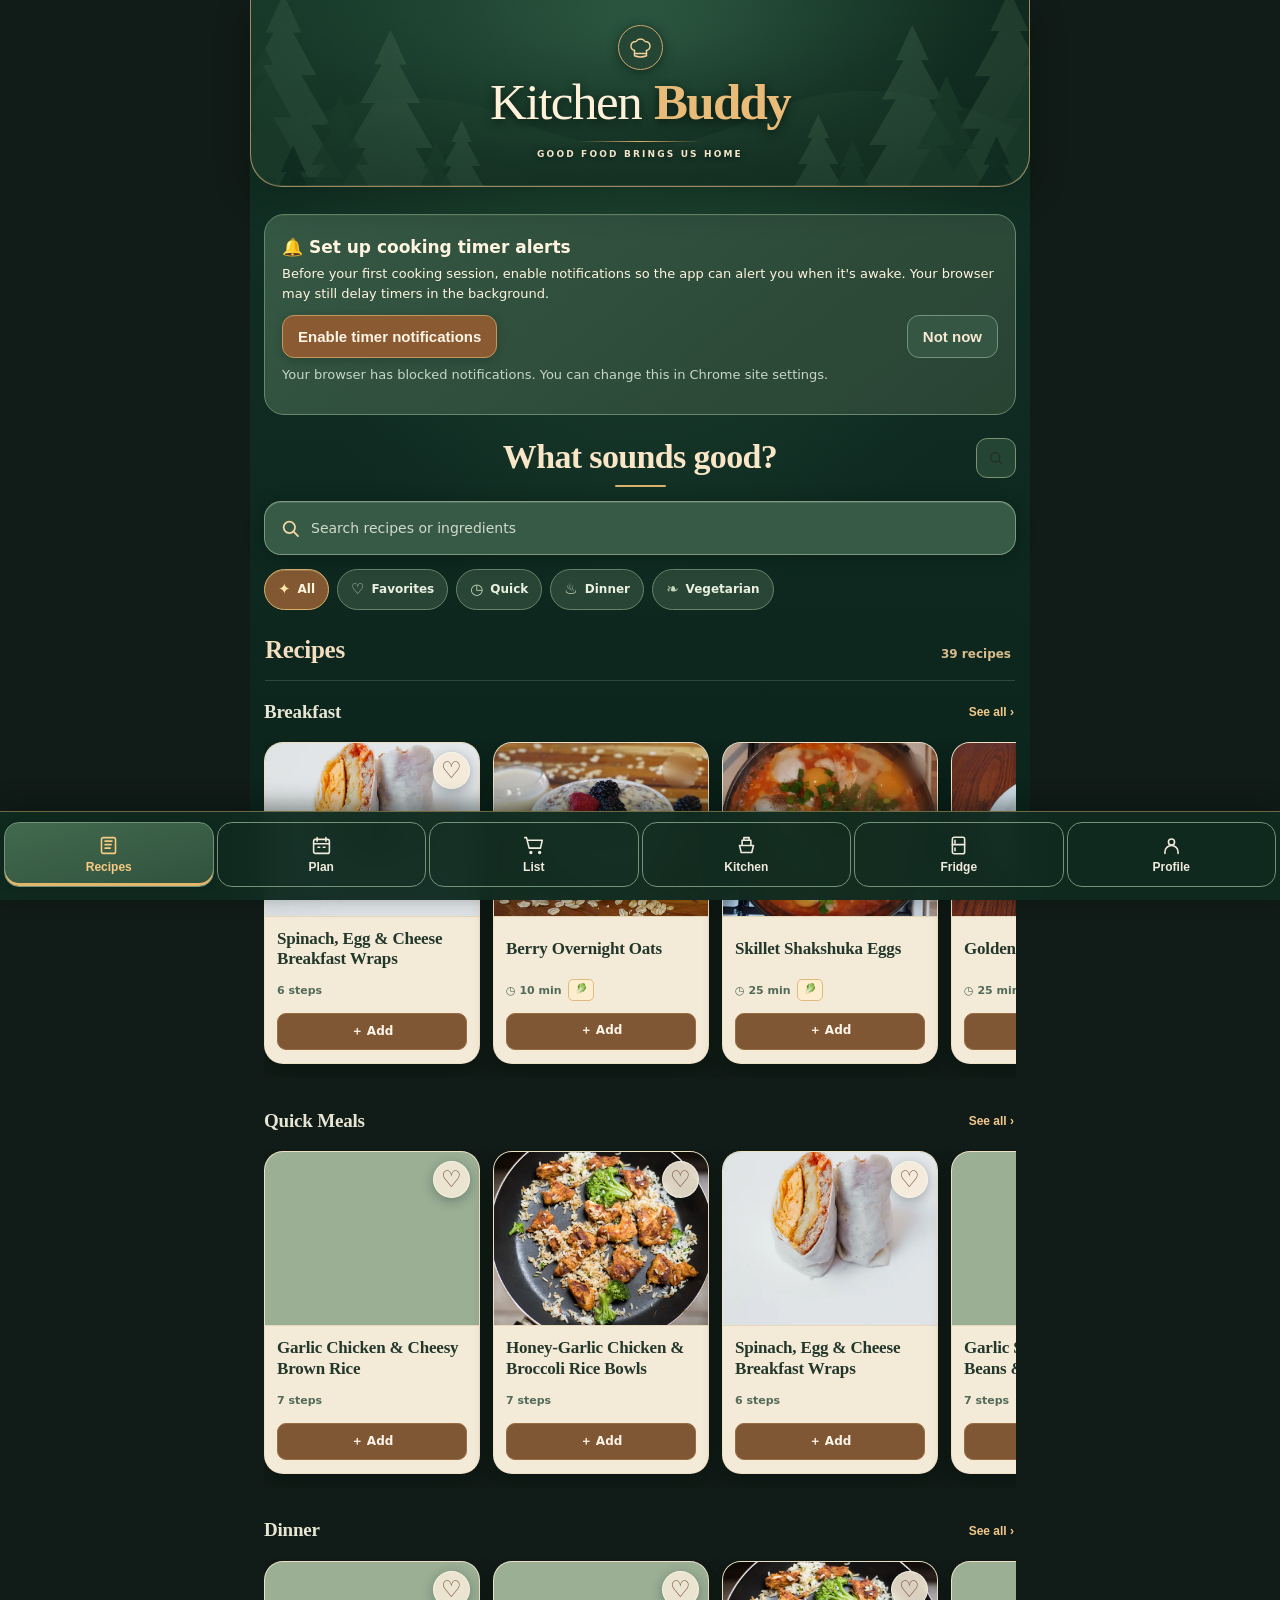
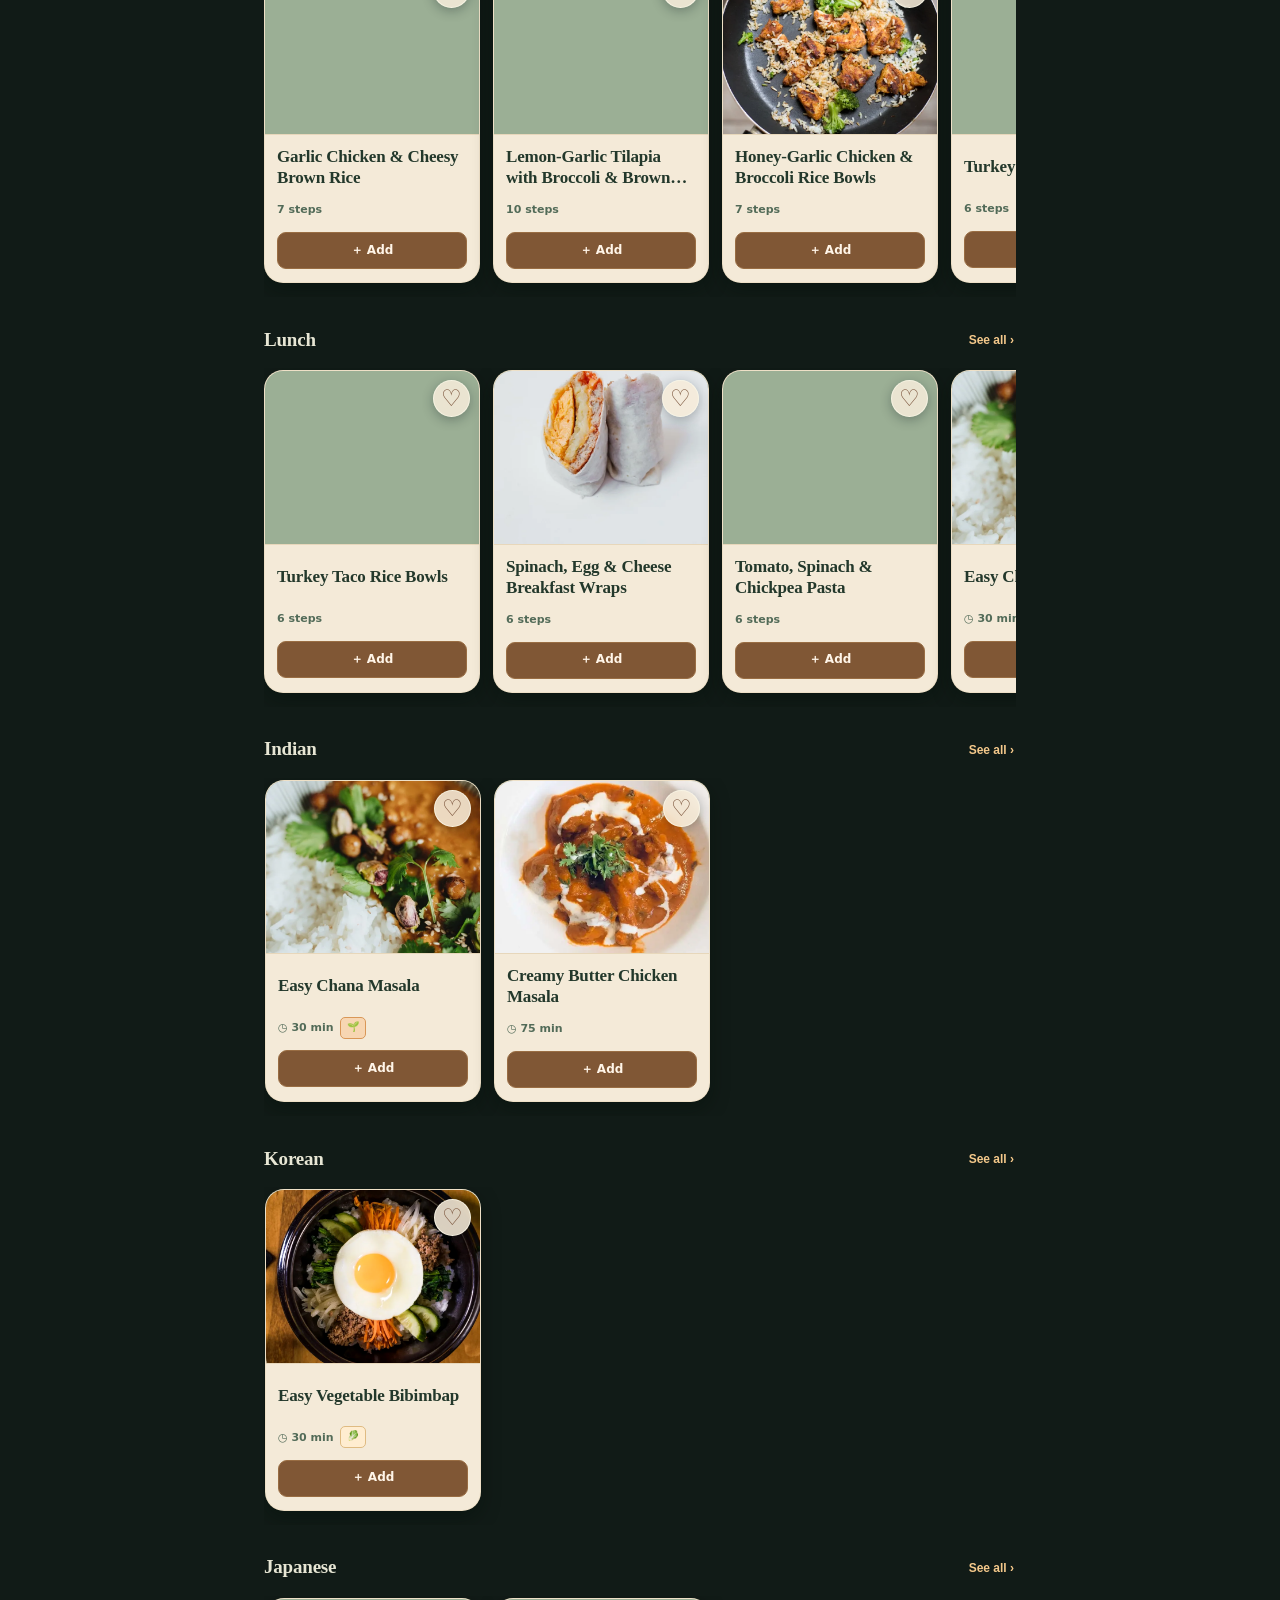
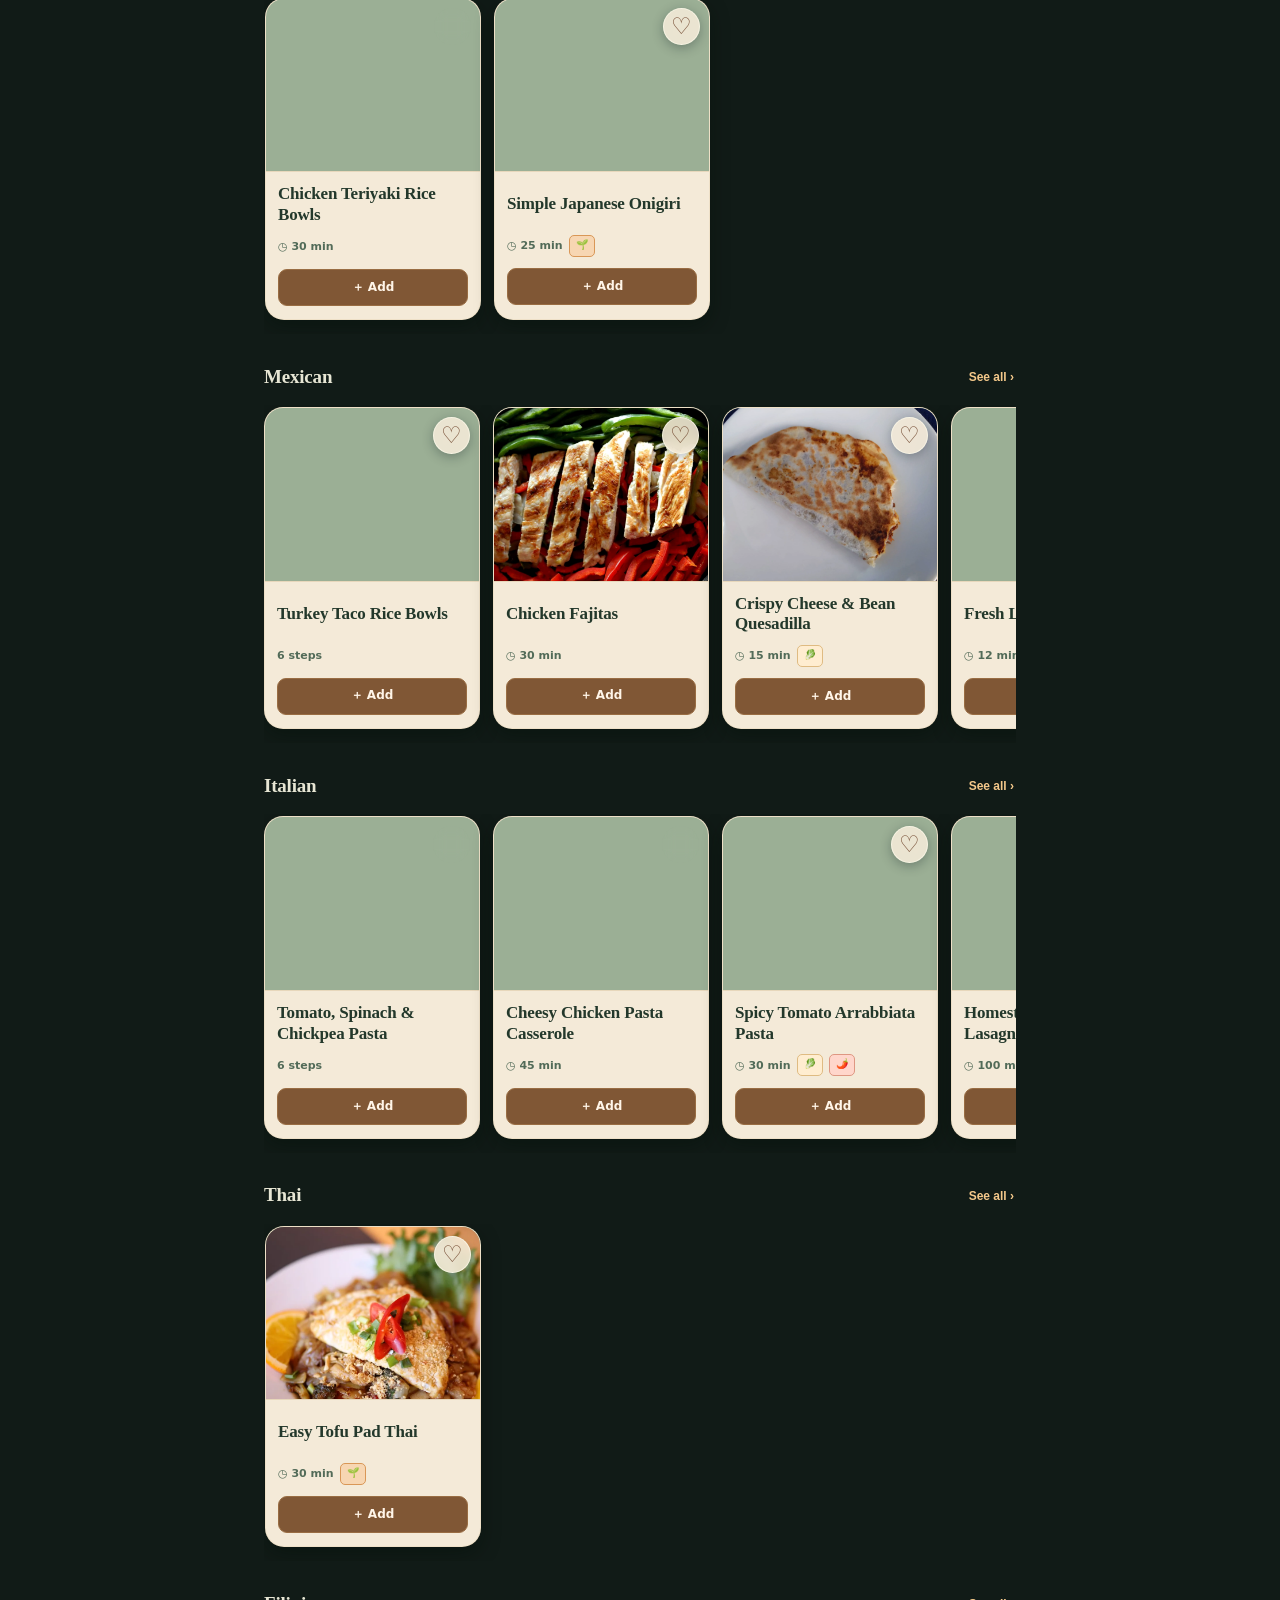
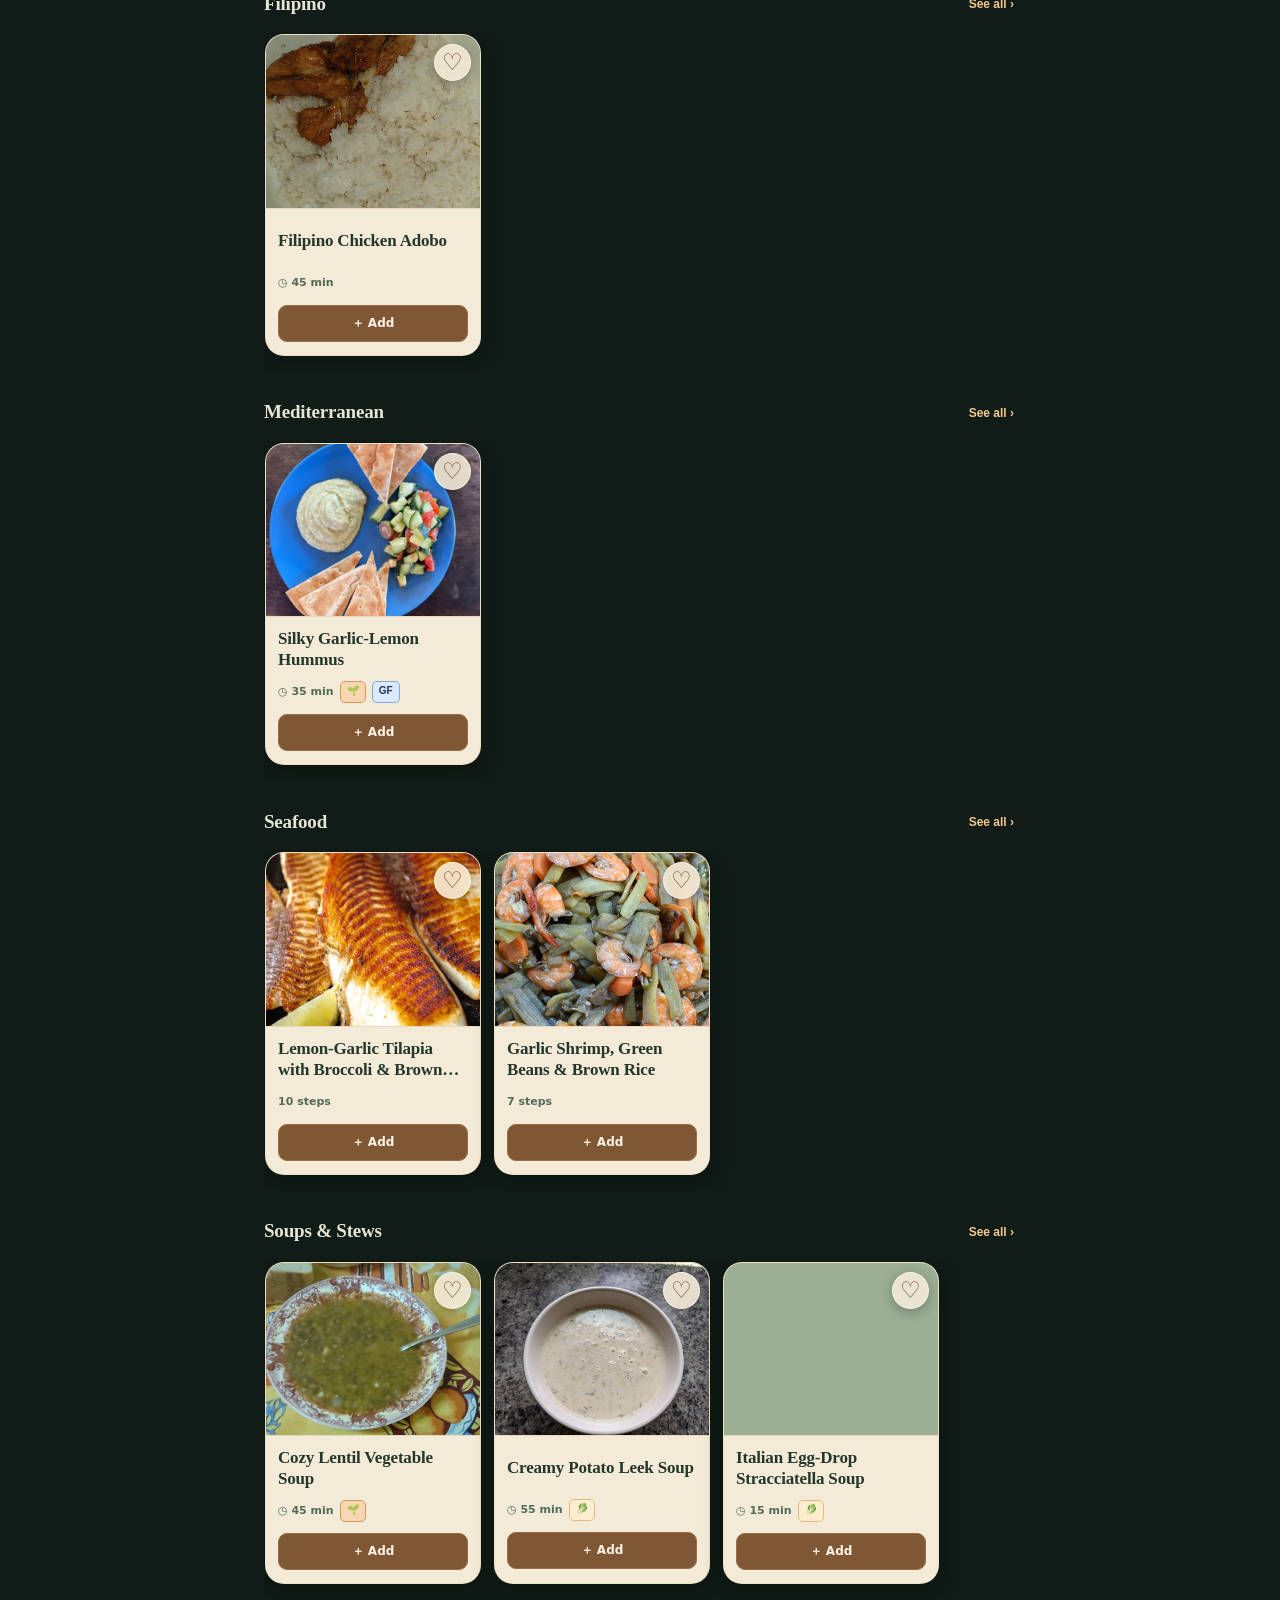
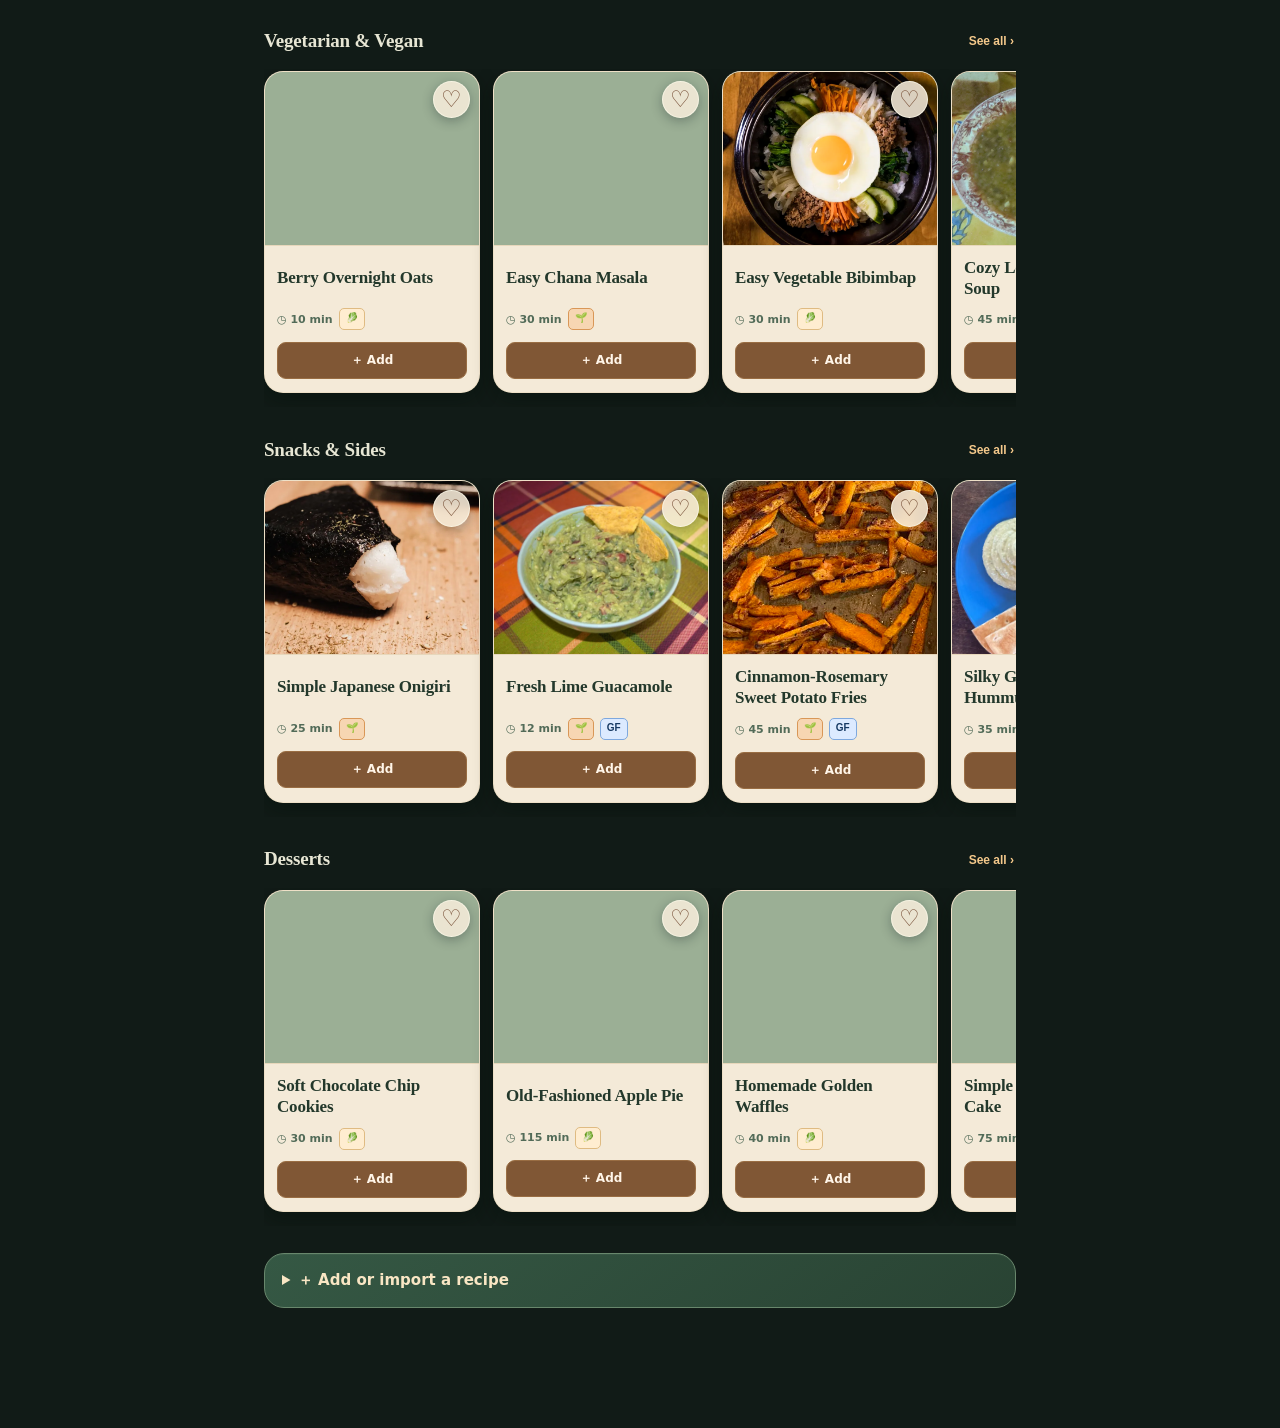
==== commit 439c1343: "Refine Forest Cabin preview with visible trees, cookbook search, category chips and cream cards" ====
--- a/layout-test/index.html
+++ b/layout-test/index.html
@@ -34,11 +34,11 @@
 .meal-actions{display:grid;grid-template-columns:1fr 1fr;gap:7px}.meal-actions .btn{min-height:37px;padding:8px 6px;font-size:12px}.meal-actions .start-cooking{grid-column:1/-1;font-size:14px;min-height:44px}
 .photo-choice{cursor:pointer;display:grid;place-items:center;font-size:12px;border:1px solid #506452;background:#2f493a;border-radius:10px;min-height:37px}.photo-choice input{display:none}
 @media(max-width:350px){.mealbody{padding:9px}.meal-title h3{font-size:14px}}
-</style><link rel="stylesheet" href="./buddy-v2.css?v=24"><link rel="stylesheet" href="./library-rows-v2.css?v=1"><link rel="stylesheet" href="./ui-polish.css?v=7"><link rel="stylesheet" href="./forest-cabin.css?v=1"></head><body><header class="row cb-app-brand" aria-label="Kitchen Buddy"><div class="kb-brand-emblem" aria-hidden="true"><svg viewBox="0 0 36 36" fill="none" stroke="currentColor" stroke-width="1.9" stroke-linejoin="round" stroke-linecap="round"><path d="M10 22c-7-2-6-12 2-12a7 7 0 0 1 12 0c8 0 9 10 2 12"/><path d="M10 22v7c5 2 11 2 16 0v-7"/><path d="M10 26h16"/></svg></div><h1><span class="kb-brand-kitchen">Kitchen</span><span class="kb-brand-buddy">Buddy</span></h1><p class="kb-forest-tagline">GOOD FOOD BRINGS US HOME</p></header><main><section id="home"><div class="panel alert-setup" id="timerSetupPanel" style="display:none">
+</style><link rel="stylesheet" href="./buddy-v2.css?v=24"><link rel="stylesheet" href="./library-rows-v2.css?v=1"><link rel="stylesheet" href="./ui-polish.css?v=7"><link rel="stylesheet" href="./forest-cabin.css?v=2"></head><body><header class="row cb-app-brand" aria-label="Kitchen Buddy"><div class="kb-brand-emblem" aria-hidden="true"><svg viewBox="0 0 36 36" fill="none" stroke="currentColor" stroke-width="1.9" stroke-linejoin="round" stroke-linecap="round"><path d="M10 22c-7-2-6-12 2-12a7 7 0 0 1 12 0c8 0 9 10 2 12"/><path d="M10 22v7c5 2 11 2 16 0v-7"/><path d="M10 26h16"/></svg></div><h1><span class="kb-brand-kitchen">Kitchen</span><span class="kb-brand-buddy">Buddy</span></h1><p class="kb-forest-tagline">GOOD FOOD BRINGS US HOME</p></header><main><section id="home"><div class="panel alert-setup" id="timerSetupPanel" style="display:none">
 <h3>🔔 Set up cooking timer alerts</h3><p class="small">Before your first cooking session, enable notifications so the app can alert you when it's awake. Your browser may still delay timers in the background.</p>
 <div class="row wrap"><button class="btn" onclick="enableTimerNotifications()">Enable timer notifications</button><button class="btn secondary" onclick="dismissTimerSetup()">Not now</button></div>
 <p class="small muted" id="timerSetupStatus"></p>
-</div><div class="kb-home-tools"><span class="kb-search-balance" aria-hidden="true"></span><div class="library-intro"><h2>What sounds good?</h2></div><button id="kbSearchToggle" class="kb-search-toggle" type="button" aria-label="Search recipes" aria-controls="kbSearchField" aria-expanded="false" title="Search recipes"><svg aria-hidden="true" viewBox="0 0 24 24" fill="none" stroke-width="2" stroke="currentColor" stroke-linecap="round"><circle cx="10.8" cy="10.8" r="6.8"></circle><path d="m16 16 5 5"></path></svg></button></div><div id="kbSearchField" class="kb-search-field" hidden><input id="recipeSearch" type="search" oninput="renderRecipes()" placeholder="Search recipes or ingredients" aria-label="Search recipes or ingredients"></div><div class="filters"><button class="btn secondary" data-filter="all" onclick="setFilter('all')">All</button><button class="btn secondary" data-filter="favorites" onclick="setFilter('favorites')">♥ Favorites</button><button class="btn secondary" data-filter="tonight" onclick="setFilter('tonight')">🥦 Use tonight</button></div><div id="recipeCount" class="muted small" aria-live="polite"></div><div id="recipes" class="cards"></div><details class="panel import-panel"><summary>＋ Add or import a recipe</summary><div class="import-inner"><p class="small muted">Paste recipe JSON from ChatGPT. Imported recipes are saved on this device.</p><textarea id="importText" placeholder='Paste a Cooking Buddy recipe JSON here'></textarea><button class="btn" onclick="importRecipe()">Import recipe</button><p class="small muted">You can also export your whole collection as a backup.</p><button class="btn secondary" onclick="exportData()">Export backup</button> <button class="btn secondary" onclick="document.getElementById('backupFile').click()">Restore backup</button><input id="backupFile" type="file" accept="application/json" class="hide" onchange="restoreData(event)"></div></details></section>
+</div><div class="kb-home-tools"><span class="kb-search-balance" aria-hidden="true"></span><div class="library-intro"><h2>What sounds good?</h2></div><button id="kbSearchToggle" class="kb-search-toggle" type="button" aria-label="Close recipe search" aria-controls="kbSearchField" aria-expanded="true" title="Close search"><svg aria-hidden="true" viewBox="0 0 24 24" fill="none" stroke-width="2" stroke="currentColor" stroke-linecap="round"><circle cx="10.8" cy="10.8" r="6.8"></circle><path d="m16 16 5 5"></path></svg></button></div><div id="kbSearchField" class="kb-search-field"><svg class="kb-search-leading" aria-hidden="true" viewBox="0 0 24 24" fill="none" stroke="currentColor" stroke-width="2" stroke-linecap="round"><circle cx="10.7" cy="10.7" r="6.5"/><path d="m15.5 15.5 5.1 5.1"/></svg><input id="recipeSearch" type="search" oninput="renderRecipes()" placeholder="Search recipes or ingredients" aria-label="Search recipes or ingredients"></div><div id="kbQuickFilters" class="kb-quick-filters" role="group" aria-label="Browse cookbook categories"></div><div class="filters"><button class="btn secondary" data-filter="all" onclick="setFilter('all')">All</button><button class="btn secondary" data-filter="favorites" onclick="setFilter('favorites')">♥ Favorites</button><button class="btn secondary" data-filter="tonight" onclick="setFilter('tonight')">🥦 Use tonight</button></div><div class="kb-library-subhead"><h3>Recipes</h3><div id="recipeCount" class="muted small" aria-live="polite"></div></div><div id="recipes" class="cards"></div><details class="panel import-panel"><summary>＋ Add or import a recipe</summary><div class="import-inner"><p class="small muted">Paste recipe JSON from ChatGPT. Imported recipes are saved on this device.</p><textarea id="importText" placeholder='Paste a Cooking Buddy recipe JSON here'></textarea><button class="btn" onclick="importRecipe()">Import recipe</button><p class="small muted">You can also export your whole collection as a backup.</p><button class="btn secondary" onclick="exportData()">Export backup</button> <button class="btn secondary" onclick="document.getElementById('backupFile').click()">Restore backup</button><input id="backupFile" type="file" accept="application/json" class="hide" onchange="restoreData(event)"></div></details></section>
 <section id="cook" class="hide"><div class="row cook-heading"><div><span class="eyebrow">LET'S COOK</span><h2 id="recipeTitle">Recipe</h2></div><button class="btn secondary" onclick="showTab('home')">← Recipes</button></div><div class="panel step-panel"><div class="row"><span class="pill" id="stepNumber"></span><span class="muted small" id="stepTime"></span></div><h3 id="stepTitle"></h3><p class="step" id="stepBody"></p><div class="progress"><div id="progress"></div></div><div id="timedOnly"><div class="timer-face"><div class="timer" id="timer">00:00</div><p id="timerStatus" class="muted small">Tap Start when ready</p></div><div class="timer-actions"><button class="btn" id="startBtn" onclick="toggleTimer()">▶ Start</button><button class="btn secondary" onclick="openFloatingTimer()">▣ Float</button><button class="btn secondary" onclick="resetTimer()">↻ Reset</button><button class="btn secondary" onclick="skipTimer()">Skip</button></div></div></div><details class="panel timer-settings" id="timerTools"><summary>⚙️ Timer sounds & notifications</summary><div class="settings-inner">
 <div class="alarm-settings"><label class="small">When timer finishes<select id="alarmSound" onchange="setTimerSound(this.value)">
 <option value="chime">🎵 Repeating chime (recommended)</option><option value="bell">🔔 Noticeable bell</option><option value="cub">🐻 Silly bear growl (beta)</option><option value="silent">🔕 Silent / vibration</option>
@@ -332,4 +332,4 @@
 function finishCooking(){acknowledgeAlarm();running=false;deadline=null;const r=recipe();if(hasItems(r)){if(confirm('Finished cooking? Tap OK to deduct ingredients from inventory. Cancel to keep inventory unchanged.')){for(const x of r.items){let need=Number(x.qty);for(const y of state.inventory.filter(y=>y.name.toLowerCase()===x.name.toLowerCase()&&y.unit===x.unit)){const n=Math.min(need,y.qty);y.qty=+(y.qty-n).toFixed(3);need-=n}}state.inventory=state.inventory.filter(x=>x.qty>0);save();toast('Dinner done! Inventory updated.')}else toast('Finished; inventory unchanged.')}else toast('Dinner done! Text-only ingredients not deducted.');showTab('home')}
 /* Render photo-first UI after the second script overrides the starter renderer. */
 renderRecipes();
-</script><script src="./buddy-v2.js?v=213"></script><script src="./catalog-additions-v2.js?v=1"></script><script src="./genuine-recipe-discoveries.js?v=1"></script><script src="./more-real-recipe-photos.js?v=1"></script><script src="./photographed-recipes-batch3.js?v=1"></script><script src="./library-rows-v2.js?v=9"></script><script src="./ui-polish.js?v=2"></script><script src="./navigation-history.js?v=2"></script></body></html>
+</script><script src="./buddy-v2.js?v=213"></script><script src="./catalog-additions-v2.js?v=1"></script><script src="./genuine-recipe-discoveries.js?v=1"></script><script src="./more-real-recipe-photos.js?v=1"></script><script src="./photographed-recipes-batch3.js?v=1"></script><script src="./library-rows-v2.js?v=10"></script><script src="./ui-polish.js?v=2"></script><script src="./navigation-history.js?v=2"></script></body></html>
--- a/layout-test/forest-cabin.css
+++ b/layout-test/forest-cabin.css
@@ -198,3 +198,201 @@
   #recipes .kb-compact-info{padding:9px 8px 11px}
   #recipes .kb-card-title{font-size:13.5px}
 }
+
+
+/* Forest Cabin v2 — layout craftsmanship inspired by the approved illustration.
+   Preserve cooking state, ingredient calculations, mobile Back, and checkout flow. */
+body{padding-top:0}
+header.cb-app-brand{
+ min-height:187px;
+ margin:0 -14px 27px!important;
+ padding:22px 18px 22px;
+ border-top:0;
+ border-left:0;
+ border-right:0;
+ border-bottom:1px solid #9b8b63;
+ border-radius:0 0 31px 31px;
+ background:
+  radial-gradient(ellipse at 50% 20%,rgba(45,90,59,.10) 0,rgba(10,35,25,.50) 80%),
+  url("./forest-pines.svg") center bottom / 100% 100% no-repeat,
+  radial-gradient(ellipse at 50% -18%,#315f46 0,transparent 68%),
+  linear-gradient(155deg,#224c38 0%,#142f24 63%,#112c20 100%);
+ box-shadow:inset 0 -1px rgba(245,214,160,.12),0 14px 35px rgba(1,15,8,.30);
+}
+header.cb-app-brand .kb-brand-emblem{
+ width:45px;height:45px;padding:8px;
+ border:1px solid #c8a46c;background:#254534dc;
+ box-shadow:0 2px 11px #0b211bb5;
+}
+header.cb-app-brand h1{
+ display:flex;flex-wrap:wrap;justify-content:center;align-items:baseline;
+ font:700 clamp(37px,9.7vw,51px)/1.10 Georgia,"Times New Roman",serif;
+ letter-spacing:-1.45px;
+}
+header.cb-app-brand .kb-brand-kitchen{font-style:normal;font-weight:500}
+header.cb-app-brand .kb-brand-buddy{font-weight:800;color:#e8bc78}
+header.cb-app-brand .kb-forest-tagline{
+ margin:7px 0 0;position:relative;
+ padding:7px 14px 0;
+ font-size:9px;letter-spacing:2.15px;font-weight:750;
+ color:#f3e5c9;
+}
+header.cb-app-brand .kb-forest-tagline::before{
+ content:"";position:absolute;top:0;left:50%;transform:translateX(-50%);
+ width:124px;height:1px;background:linear-gradient(90deg,transparent,#d8b16a,transparent);
+}
+header.cb-app-brand::before,header.cb-app-brand::after{display:none}
+@media(min-width:750px){header.cb-app-brand{border-left:1px solid #9b8b63;border-right:1px solid #9b8b63;border-radius:0 0 32px 32px}}
+/* A real recipe-finding interface instead of an isolated search icon. */
+#home .kb-home-tools{margin:1px 0 12px;min-height:40px}
+#home .kb-home-tools .library-intro h2{
+ font:700 clamp(25px,6.5vw,34px)/1.18 Georgia,"Times New Roman",serif!important;
+ color:#f8e6c6;
+}
+#home .kb-home-tools .library-intro::after{height:2px;width:51px;background:#d8b16a}
+#home .kb-search-toggle{
+ width:40px;height:40px;min-width:40px;min-height:40px;
+ background:#244434!important;border-color:#7b916f!important;
+ box-shadow:none;
+}
+#kbSearchField.kb-search-field{
+ position:relative;min-height:53px;
+ display:flex;align-items:center;
+ margin:0 0 10px;
+ border:1px solid rgba(196,218,186,.5);
+ border-radius:17px;
+ background:#365a45;
+ box-shadow:0 3px 15px #081c13a3,inset 0 1px rgba(255,255,255,.13);
+}
+#kbSearchField[hidden]{display:none!important}
+#kbSearchField .kb-search-leading{
+ position:absolute;left:15px;top:16px;width:21px;height:21px;color:#f2d8a8;pointer-events:none;
+}
+#kbSearchField #recipeSearch{
+ width:100%;min-height:52px;
+ border:0;box-shadow:none;background:transparent;
+ padding:14px 14px 14px 46px;font-size:14px;
+ border-radius:17px;color:#fff8e9;
+}
+#kbSearchField #recipeSearch::placeholder{color:#e0e5d6}
+#kbSearchField:focus-within{outline:2px solid #e8bc78;outline-offset:2px}
+#kbSearchField #recipeSearch:focus-visible{outline:none}
+#home .kb-quick-filters{
+ display:flex;align-items:center;gap:8px;
+ overflow:auto;scrollbar-width:none;-webkit-overflow-scrolling:touch;
+ margin:0 -2px 18px;padding:4px 2px 8px;
+}
+#home .kb-quick-filters::-webkit-scrollbar{display:none}
+#home .kb-quick-chip{
+ flex:0 0 auto;display:inline-flex;gap:7px;align-items:center;justify-content:center;
+ min-height:41px;padding:9px 13px;
+ background:#284536;color:#eaf0df;
+ border:1px solid #68846b;border-radius:23px;
+ font:700 12px/1.1 system-ui,-apple-system,sans-serif;white-space:nowrap;
+ cursor:pointer;
+}
+#home .kb-quick-chip .kb-chip-icon{font-size:15px;color:#c7d5b8}
+#home .kb-quick-chip.is-active{
+ color:#fff5df;background:#815832;border-color:#d8b16a;
+ box-shadow:inset 0 1px #f2cd8b47;
+}
+#home .kb-quick-chip.is-active .kb-chip-icon{color:#ffe4a7}
+#home .kb-library-subhead{
+ display:flex;align-items:baseline;justify-content:space-between;
+ gap:8px;margin:7px 1px 15px;padding-bottom:9px;
+ border-bottom:1px solid #77907951;
+}
+#home .kb-library-subhead h3{
+ color:#f4dec0;font:700 25px/1.12 Georgia,"Times New Roman",serif;
+ letter-spacing:-.3px;margin:0;
+}
+#home #recipeCount{
+ display:block!important;
+ color:#d8bc8b;font-size:12px;font-weight:700;
+ line-height:1.2;text-align:right;white-space:nowrap;
+}
+#home #recipes.kb-library.cards{margin-top:0}
+#recipes .kb-recipe-section{margin-bottom:27px}
+#recipes .kb-row-heading{margin-bottom:12px;align-items:center}
+#recipes .kb-row-heading h3{
+ font:700 19px/1.2 Georgia,"Times New Roman",serif;
+ color:#e7e6d4;letter-spacing:-.2px;
+}
+#recipes .kb-row-heading .kb-see-all{
+ color:#f5c98b;font-weight:750;font-size:12px;min-height:32px;
+}
+#recipes .kb-recipe-rail{gap:13px;padding:2px 1px 14px}
+#recipes .kb-compact-card{
+ position:relative;
+ flex-basis:clamp(155px,43vw,216px);
+ width:clamp(155px,43vw,216px);
+ border:1px solid rgba(235,218,188,.60);
+ border-radius:19px;
+ box-shadow:0 7px 19px #020f0866;
+ transform:translateZ(0);
+}
+#recipes .kb-card-picture{aspect-ratio:1.24;border-radius:0}
+#recipes .kb-card-picture img{object-position:center;filter:saturate(.99) contrast(1.02)}
+#recipes .kb-compact-info{
+ gap:8px;
+ padding:12px 12px 13px;
+ border-top:1px solid #d2b98f66;
+}
+#recipes .kb-card-title{
+ min-height:41px;
+ color:#23382b;
+ font:700 clamp(14px,3.9vw,17px)/1.23 Georgia,"Times New Roman",serif;
+ letter-spacing:-.18px;
+}
+#recipes .kb-card-meta{min-height:25px;gap:6px}
+#recipes .kb-card-time{font-size:11px;color:#526b58;font-weight:750}
+#recipes .kb-card-actions{margin-top:2px}
+#recipes .kb-favorite{
+ position:absolute;z-index:2;top:9px;right:9px;
+ width:37px;height:37px;min-width:37px;
+ border-radius:50%;background:#f6ecdadf;
+ border:1px solid #f9f4e5e8;color:#785139;
+ box-shadow:0 3px 12px #0b171e4f;
+ display:grid;place-items:center;font-size:23px;
+ padding:0;backdrop-filter:blur(6px);
+}
+#recipes .kb-card-add{
+ border-radius:9px;
+ min-height:37px;height:37px;
+ border:1px solid #996d43;
+ background:#805735;color:#fff5e8;
+ font:800 12px/1.1 system-ui,-apple-system,sans-serif;
+}
+#recipes .kb-card-add:active{background:#624024}
+#recipes .kb-diet-tag{line-height:1}
+#recipes .kb-recipe-grid{gap:13px}
+#recipes .kb-selected-heading{padding-top:12px}
+/* A quieter contrast for the supporting tools, with warm wood tone for actions. */
+.panel,.cb-panel{border-radius:20px;border-color:#68876c}
+.cb-tile{border-radius:17px}
+.cb-panel summary,.panel summary{color:#f9e6c4}
+.btn:not(.secondary):not(.danger){box-shadow:0 3px 10px #03180a35}
+.btn.secondary{background:#355643;color:#f6e9d3}
+#shopping #cbOpenOrder{border-radius:14px}
+#shopping .cb-list-action-row{padding:4px 0 0}
+#cook .kb-dish-photo{border-radius:19px;border-color:#9d8b66}
+nav.tabs.cb-six-tabs{
+ padding-top:10px;
+ padding-bottom:calc(13px + env(safe-area-inset-bottom));
+ border-top-color:#d8b16a77;
+}
+nav.tabs.cb-six-tabs button{
+ border-radius:15px;
+ min-height:65px;
+}
+nav.tabs.cb-six-tabs button.active{
+ background:linear-gradient(165deg,#42694e,#30523d)!important;
+ box-shadow:inset 0 -3px #e3b66d,0 2px 9px #00000020;
+}
+@media(max-width:370px){
+ #recipes .kb-compact-card{flex-basis:clamp(143px,43vw,190px);width:clamp(143px,43vw,190px)}
+ #recipes .kb-compact-info{padding:9px 9px 12px}
+ #recipes .kb-card-title{font-size:13.5px}
+ #home .kb-quick-chip{padding:9px 11px}
+ header.cb-app-brand{min-height:178px}
+}
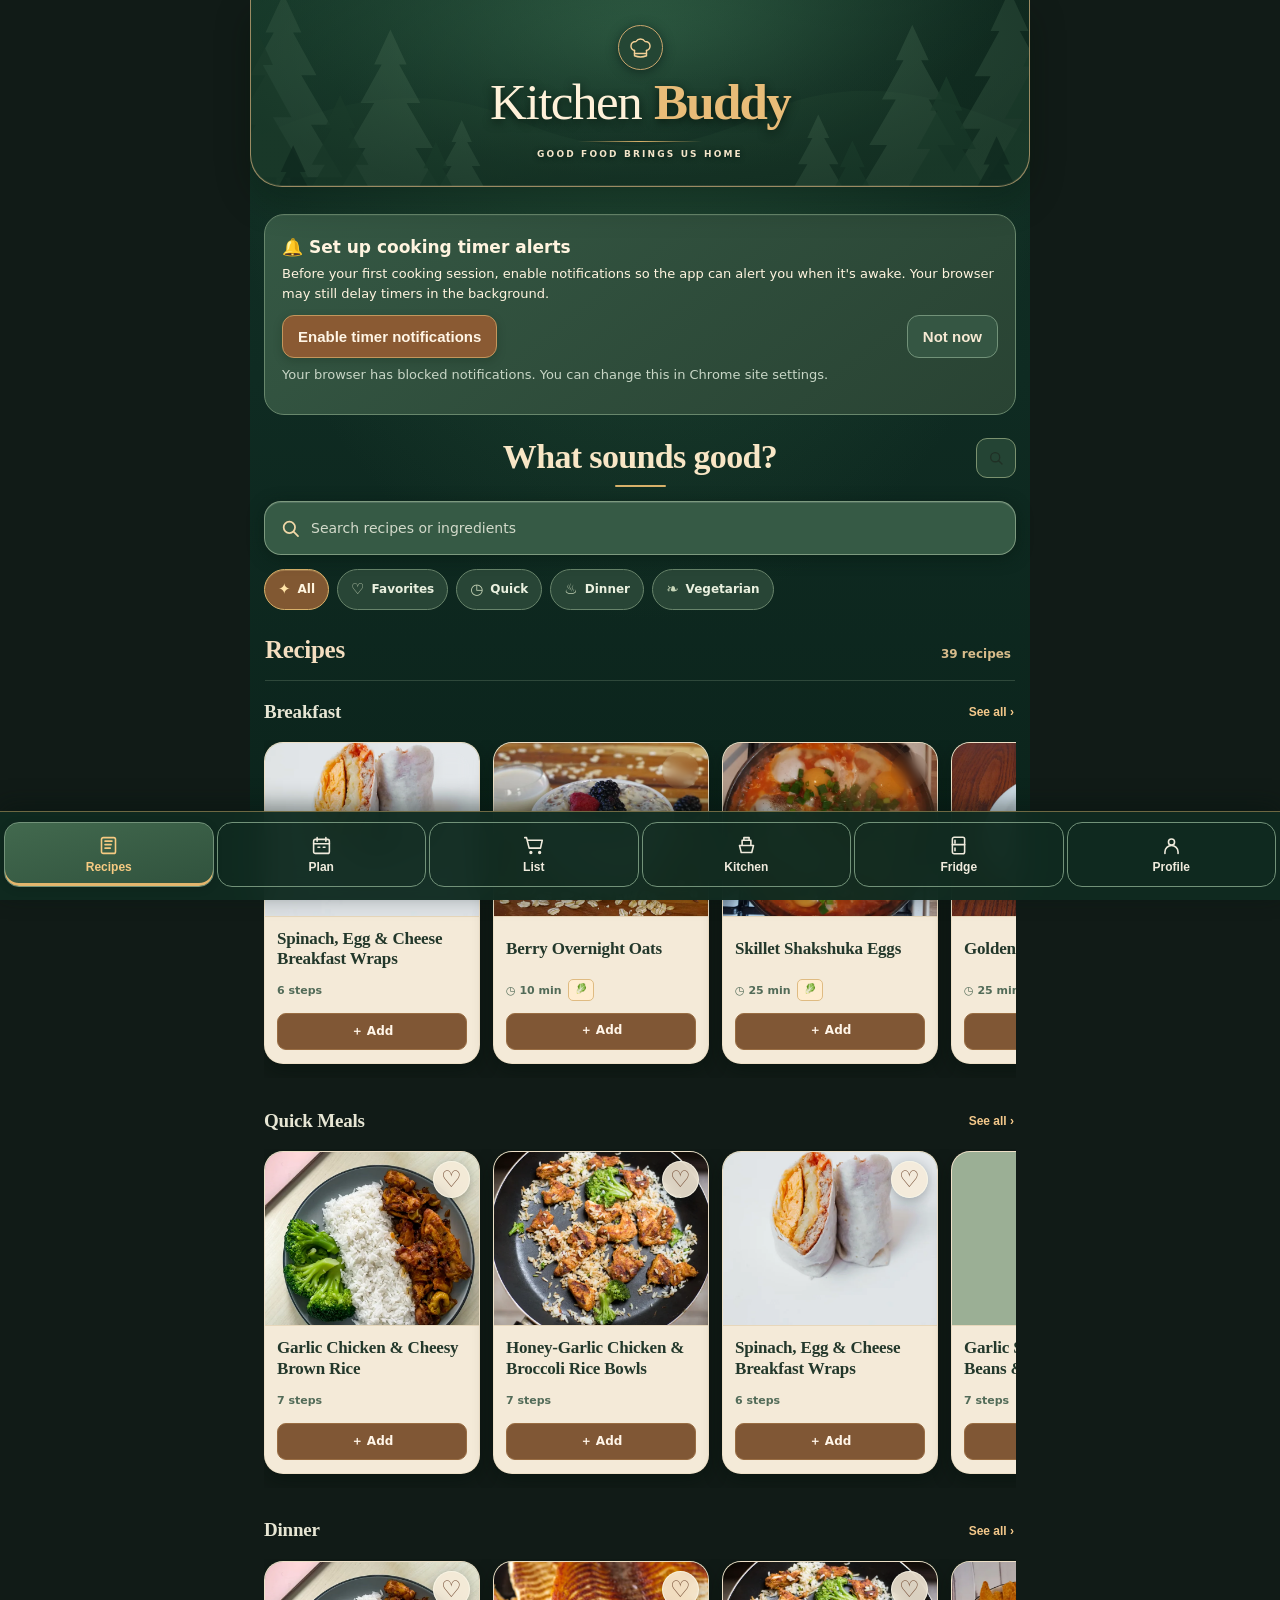
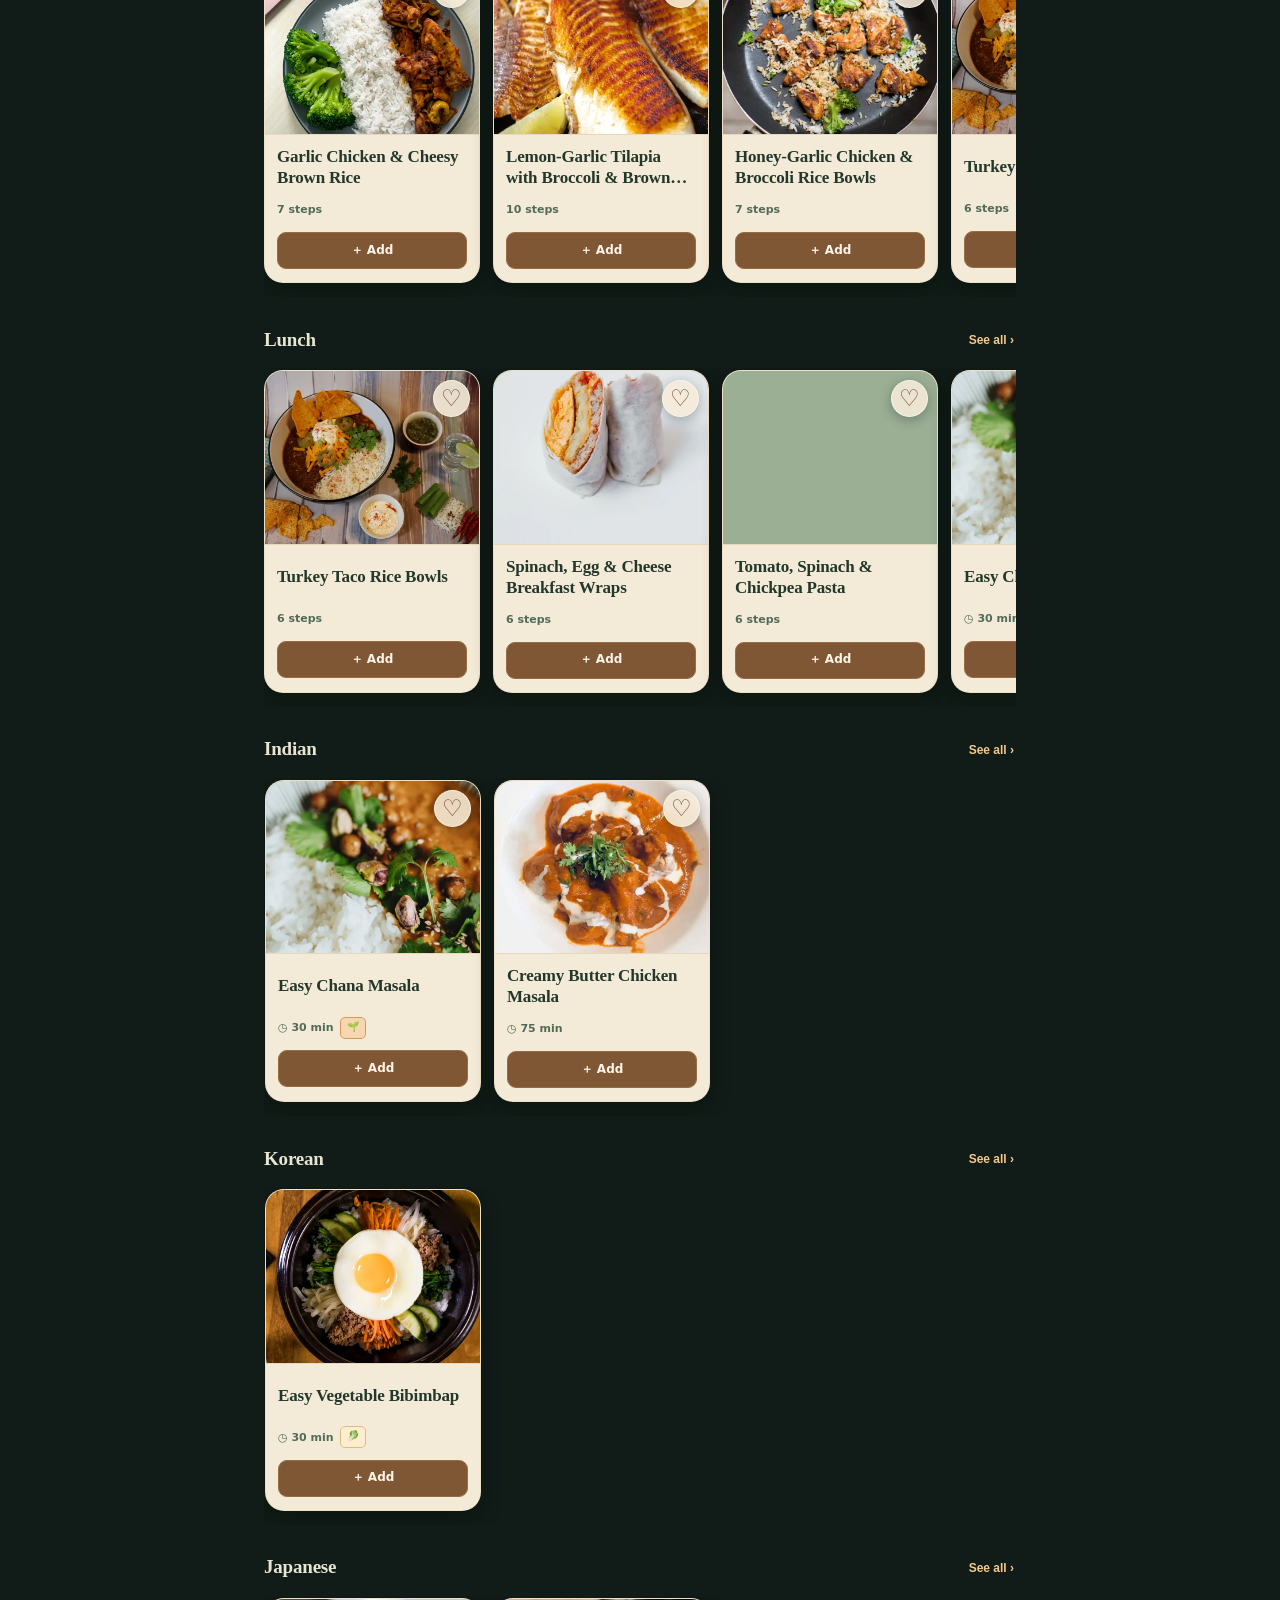
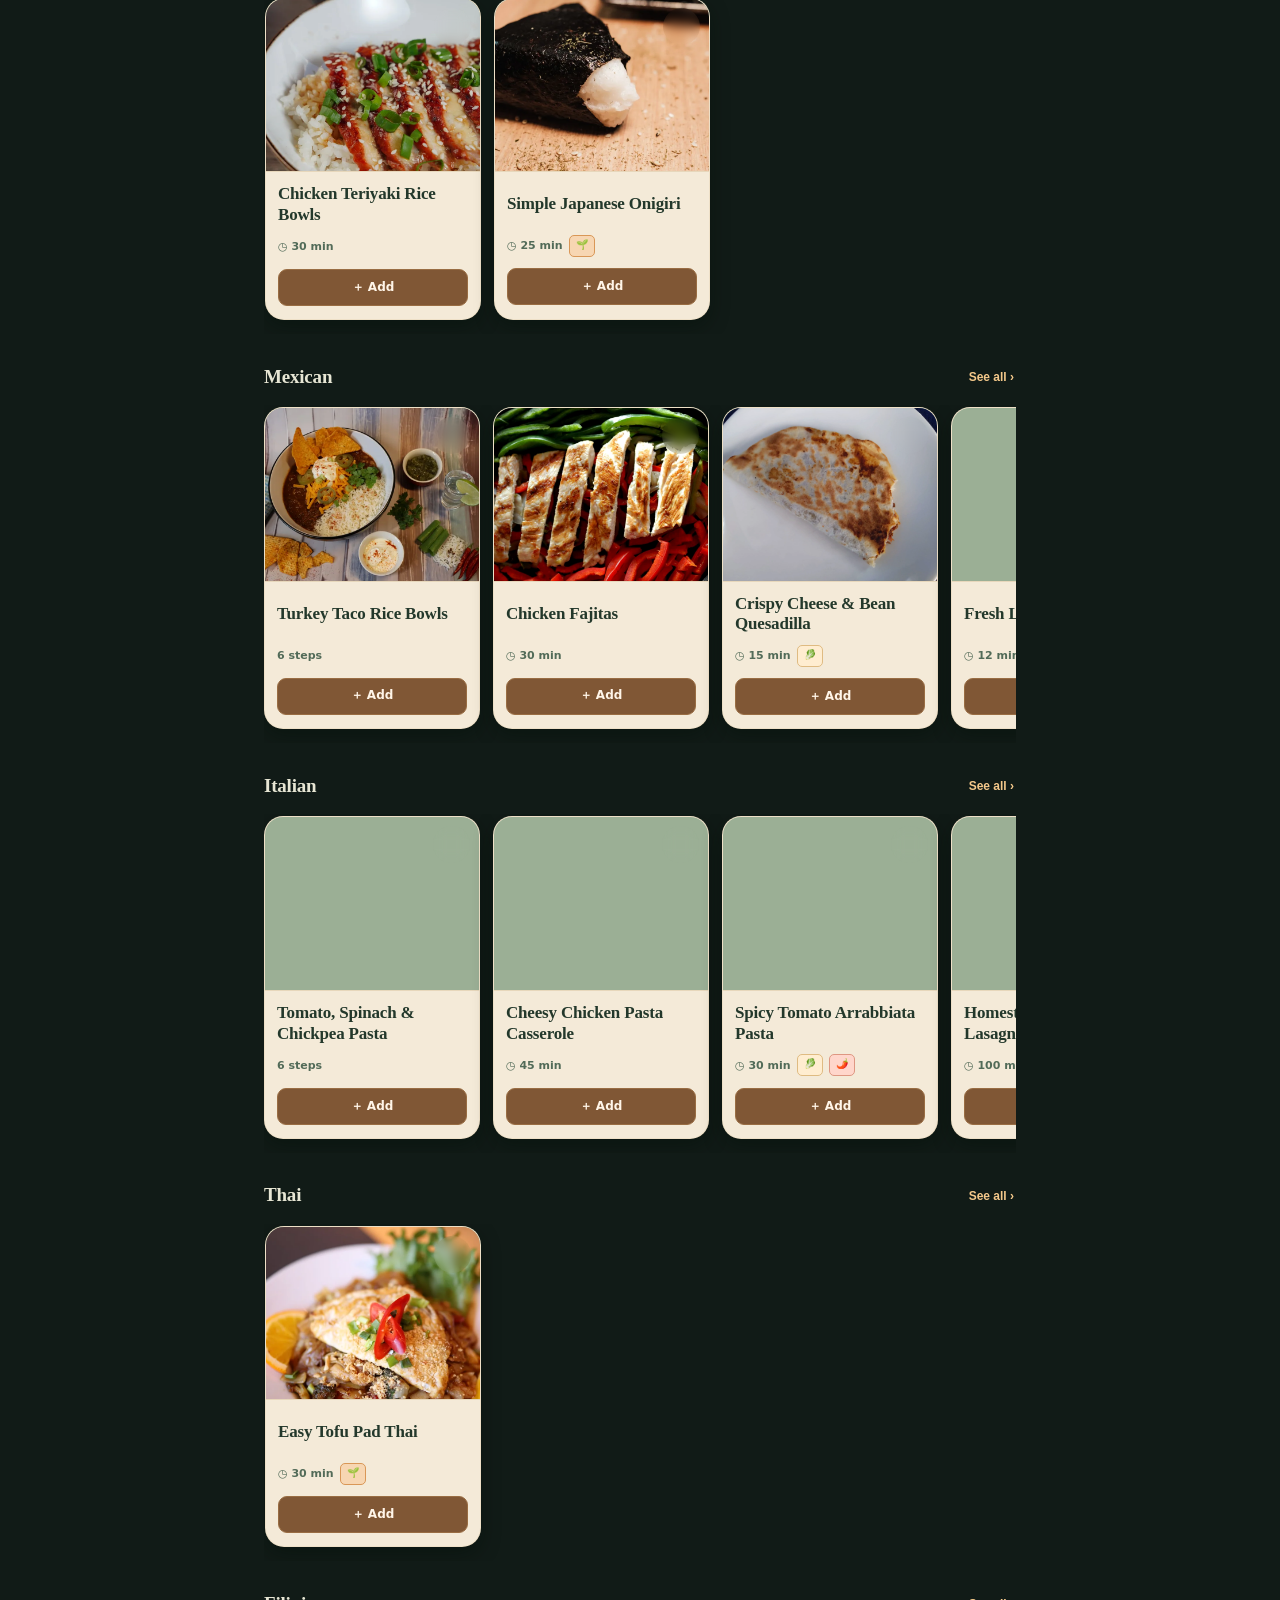
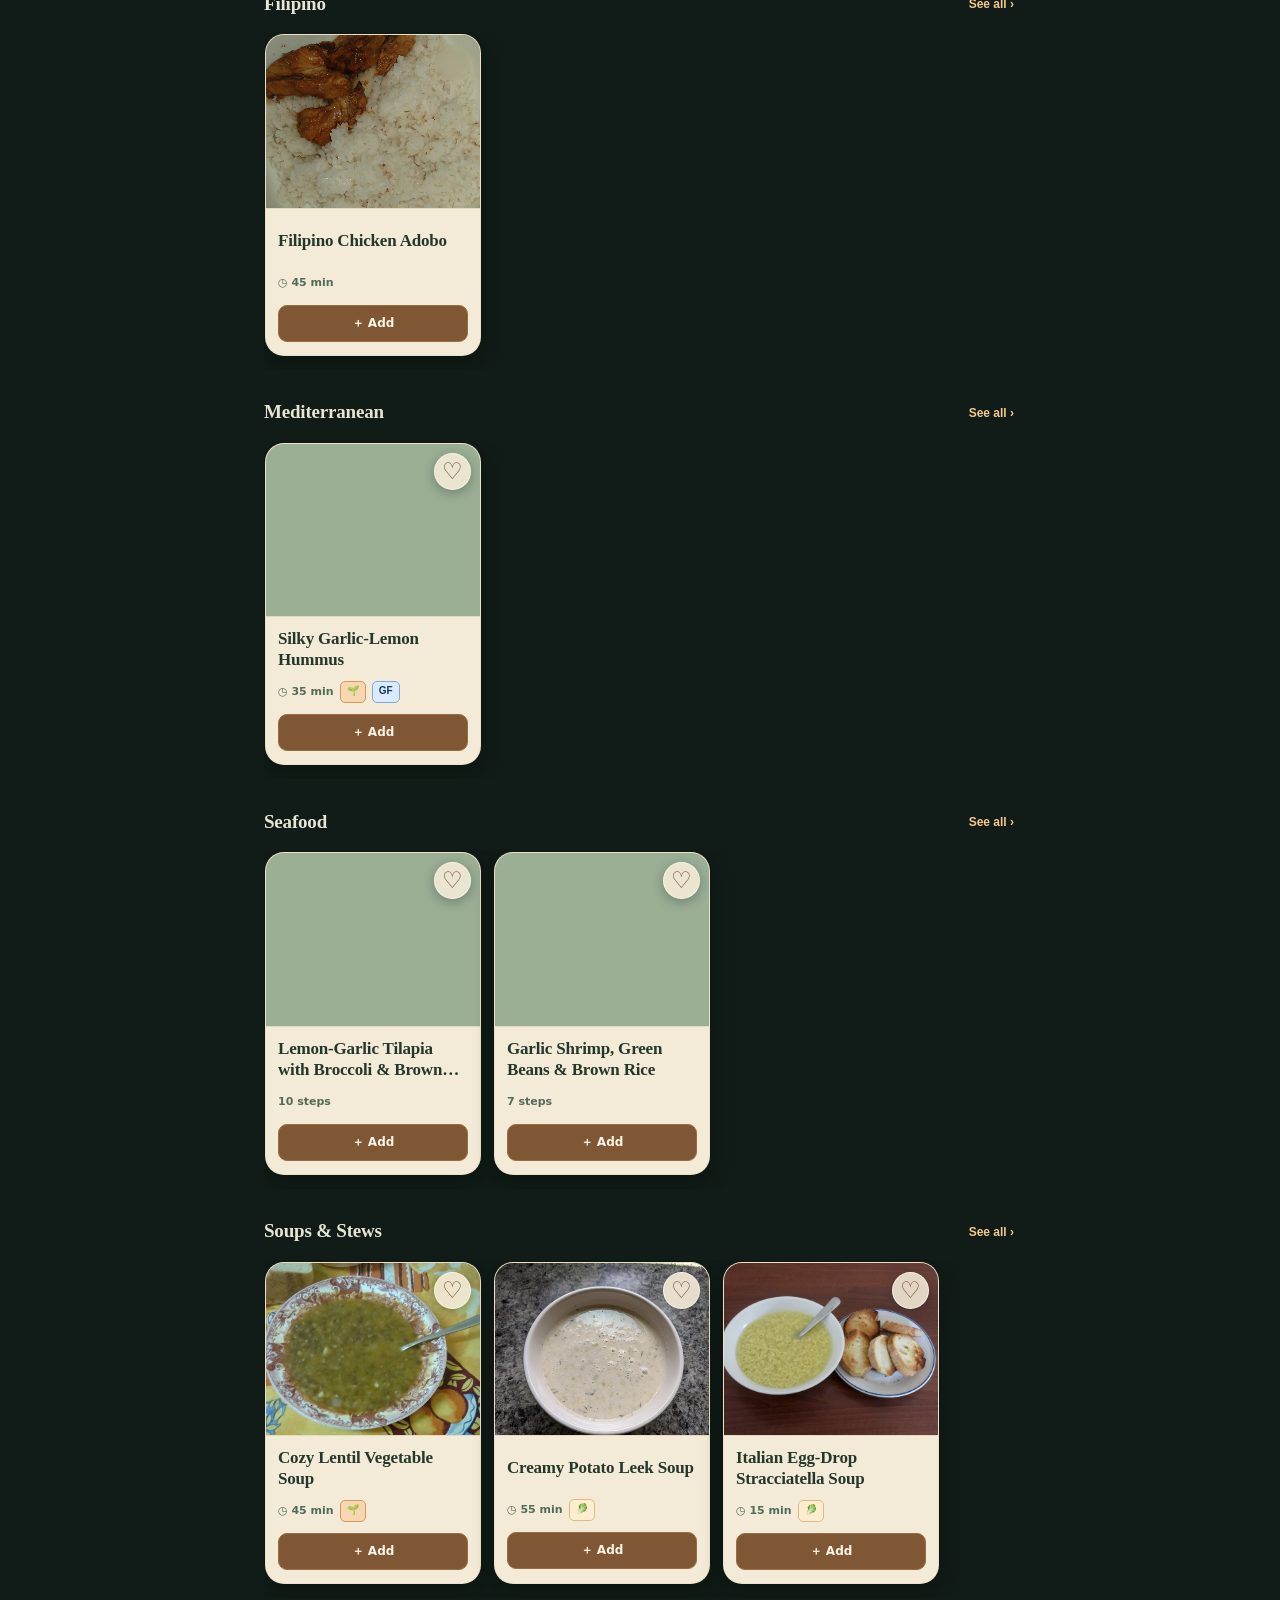
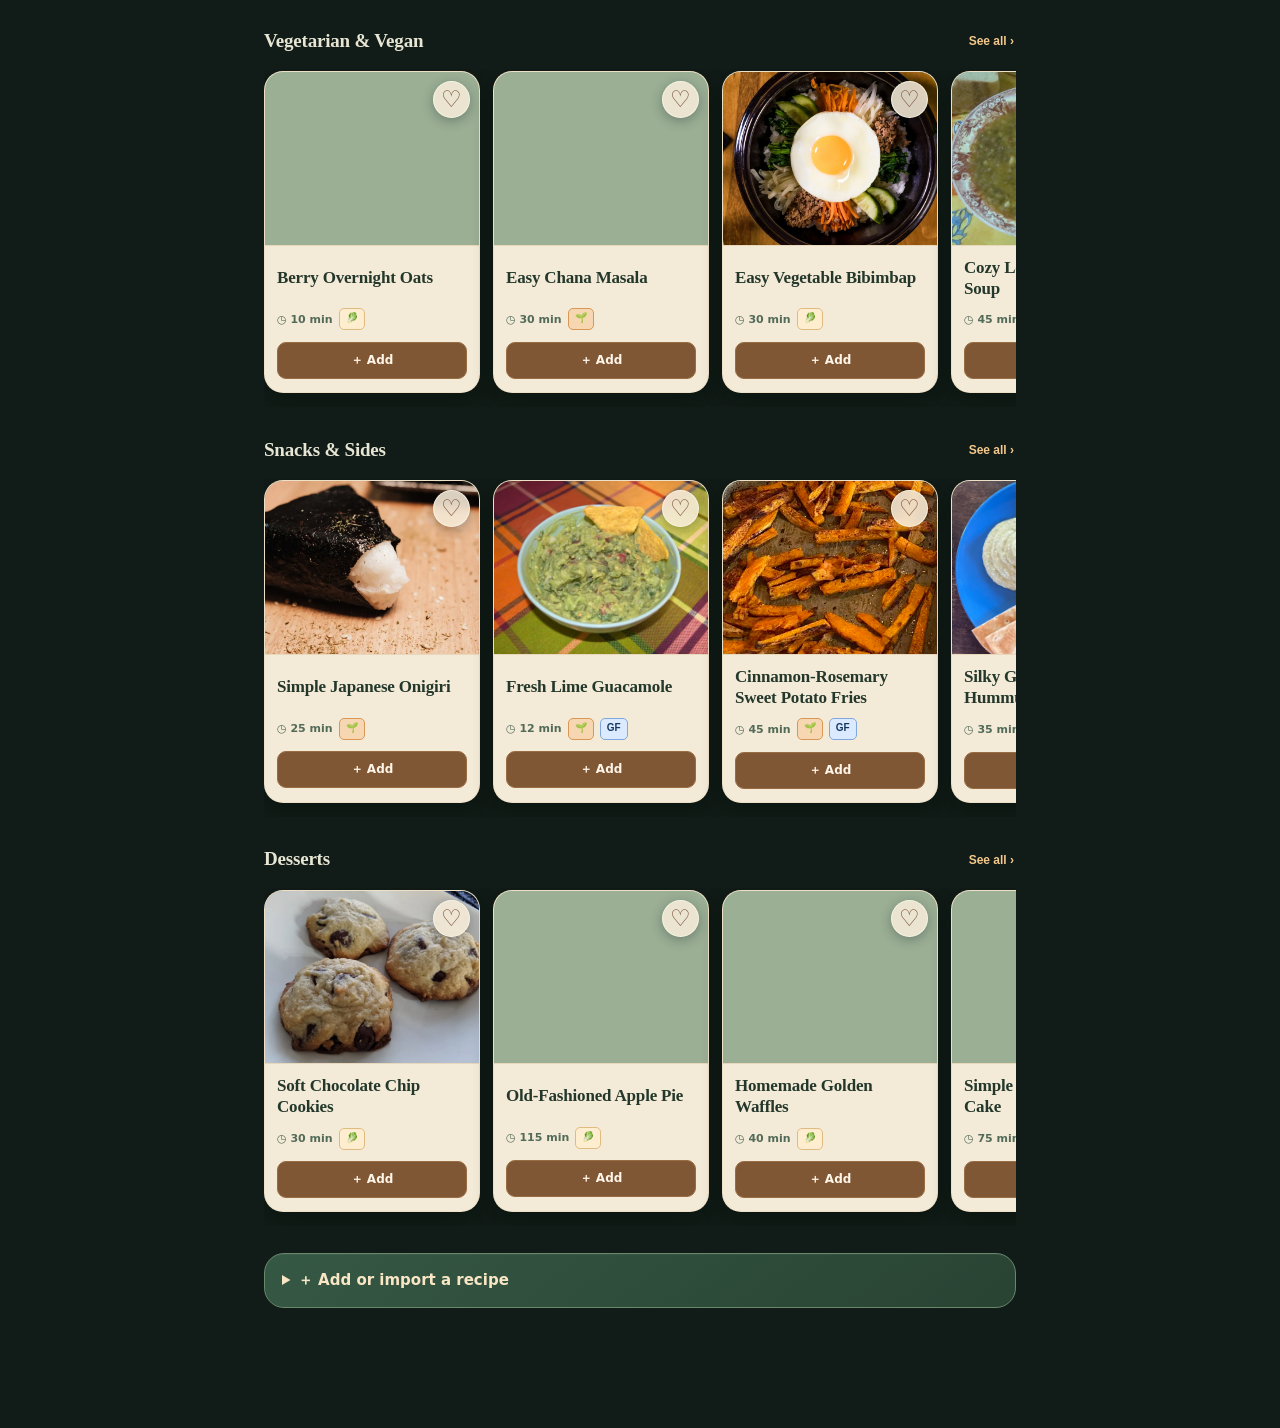
==== commit 01446a17: "Refresh woodland header artwork cache for mobile preview" ====
--- a/layout-test/index.html
+++ b/layout-test/index.html
@@ -34,7 +34,7 @@
 .meal-actions{display:grid;grid-template-columns:1fr 1fr;gap:7px}.meal-actions .btn{min-height:37px;padding:8px 6px;font-size:12px}.meal-actions .start-cooking{grid-column:1/-1;font-size:14px;min-height:44px}
 .photo-choice{cursor:pointer;display:grid;place-items:center;font-size:12px;border:1px solid #506452;background:#2f493a;border-radius:10px;min-height:37px}.photo-choice input{display:none}
 @media(max-width:350px){.mealbody{padding:9px}.meal-title h3{font-size:14px}}
-</style><link rel="stylesheet" href="./buddy-v2.css?v=24"><link rel="stylesheet" href="./library-rows-v2.css?v=1"><link rel="stylesheet" href="./ui-polish.css?v=7"><link rel="stylesheet" href="./forest-cabin.css?v=2"></head><body><header class="row cb-app-brand" aria-label="Kitchen Buddy"><div class="kb-brand-emblem" aria-hidden="true"><svg viewBox="0 0 36 36" fill="none" stroke="currentColor" stroke-width="1.9" stroke-linejoin="round" stroke-linecap="round"><path d="M10 22c-7-2-6-12 2-12a7 7 0 0 1 12 0c8 0 9 10 2 12"/><path d="M10 22v7c5 2 11 2 16 0v-7"/><path d="M10 26h16"/></svg></div><h1><span class="kb-brand-kitchen">Kitchen</span><span class="kb-brand-buddy">Buddy</span></h1><p class="kb-forest-tagline">GOOD FOOD BRINGS US HOME</p></header><main><section id="home"><div class="panel alert-setup" id="timerSetupPanel" style="display:none">
+</style><link rel="stylesheet" href="./buddy-v2.css?v=24"><link rel="stylesheet" href="./library-rows-v2.css?v=1"><link rel="stylesheet" href="./ui-polish.css?v=7"><link rel="stylesheet" href="./forest-cabin.css?v=3"></head><body><header class="row cb-app-brand" aria-label="Kitchen Buddy"><div class="kb-brand-emblem" aria-hidden="true"><svg viewBox="0 0 36 36" fill="none" stroke="currentColor" stroke-width="1.9" stroke-linejoin="round" stroke-linecap="round"><path d="M10 22c-7-2-6-12 2-12a7 7 0 0 1 12 0c8 0 9 10 2 12"/><path d="M10 22v7c5 2 11 2 16 0v-7"/><path d="M10 26h16"/></svg></div><h1><span class="kb-brand-kitchen">Kitchen</span><span class="kb-brand-buddy">Buddy</span></h1><p class="kb-forest-tagline">GOOD FOOD BRINGS US HOME</p></header><main><section id="home"><div class="panel alert-setup" id="timerSetupPanel" style="display:none">
 <h3>🔔 Set up cooking timer alerts</h3><p class="small">Before your first cooking session, enable notifications so the app can alert you when it's awake. Your browser may still delay timers in the background.</p>
 <div class="row wrap"><button class="btn" onclick="enableTimerNotifications()">Enable timer notifications</button><button class="btn secondary" onclick="dismissTimerSetup()">Not now</button></div>
 <p class="small muted" id="timerSetupStatus"></p>
--- a/layout-test/forest-cabin.css
+++ b/layout-test/forest-cabin.css
@@ -40,7 +40,7 @@
   border-radius:23px;
   background:
     linear-gradient(180deg,rgba(12,37,26,.16),rgba(11,33,24,.42)),
-    url("./forest-pines.svg") center bottom / cover no-repeat,
+    url("./forest-pines.svg?v=2") center bottom / cover no-repeat,
     radial-gradient(ellipse at 50% -45%,#2f553c 0%,transparent 72%),
     linear-gradient(140deg,#173a2b,#10271e 65%,#26452f);
   box-shadow:inset 0 1px rgba(252,226,180,.10),0 13px 27px rgba(0,0,0,.22);
@@ -214,7 +214,7 @@
  border-radius:0 0 31px 31px;
  background:
   radial-gradient(ellipse at 50% 20%,rgba(45,90,59,.10) 0,rgba(10,35,25,.50) 80%),
-  url("./forest-pines.svg") center bottom / 100% 100% no-repeat,
+  url("./forest-pines.svg?v=2") center bottom / 100% 100% no-repeat,
   radial-gradient(ellipse at 50% -18%,#315f46 0,transparent 68%),
   linear-gradient(155deg,#224c38 0%,#142f24 63%,#112c20 100%);
  box-shadow:inset 0 -1px rgba(245,214,160,.12),0 14px 35px rgba(1,15,8,.30);
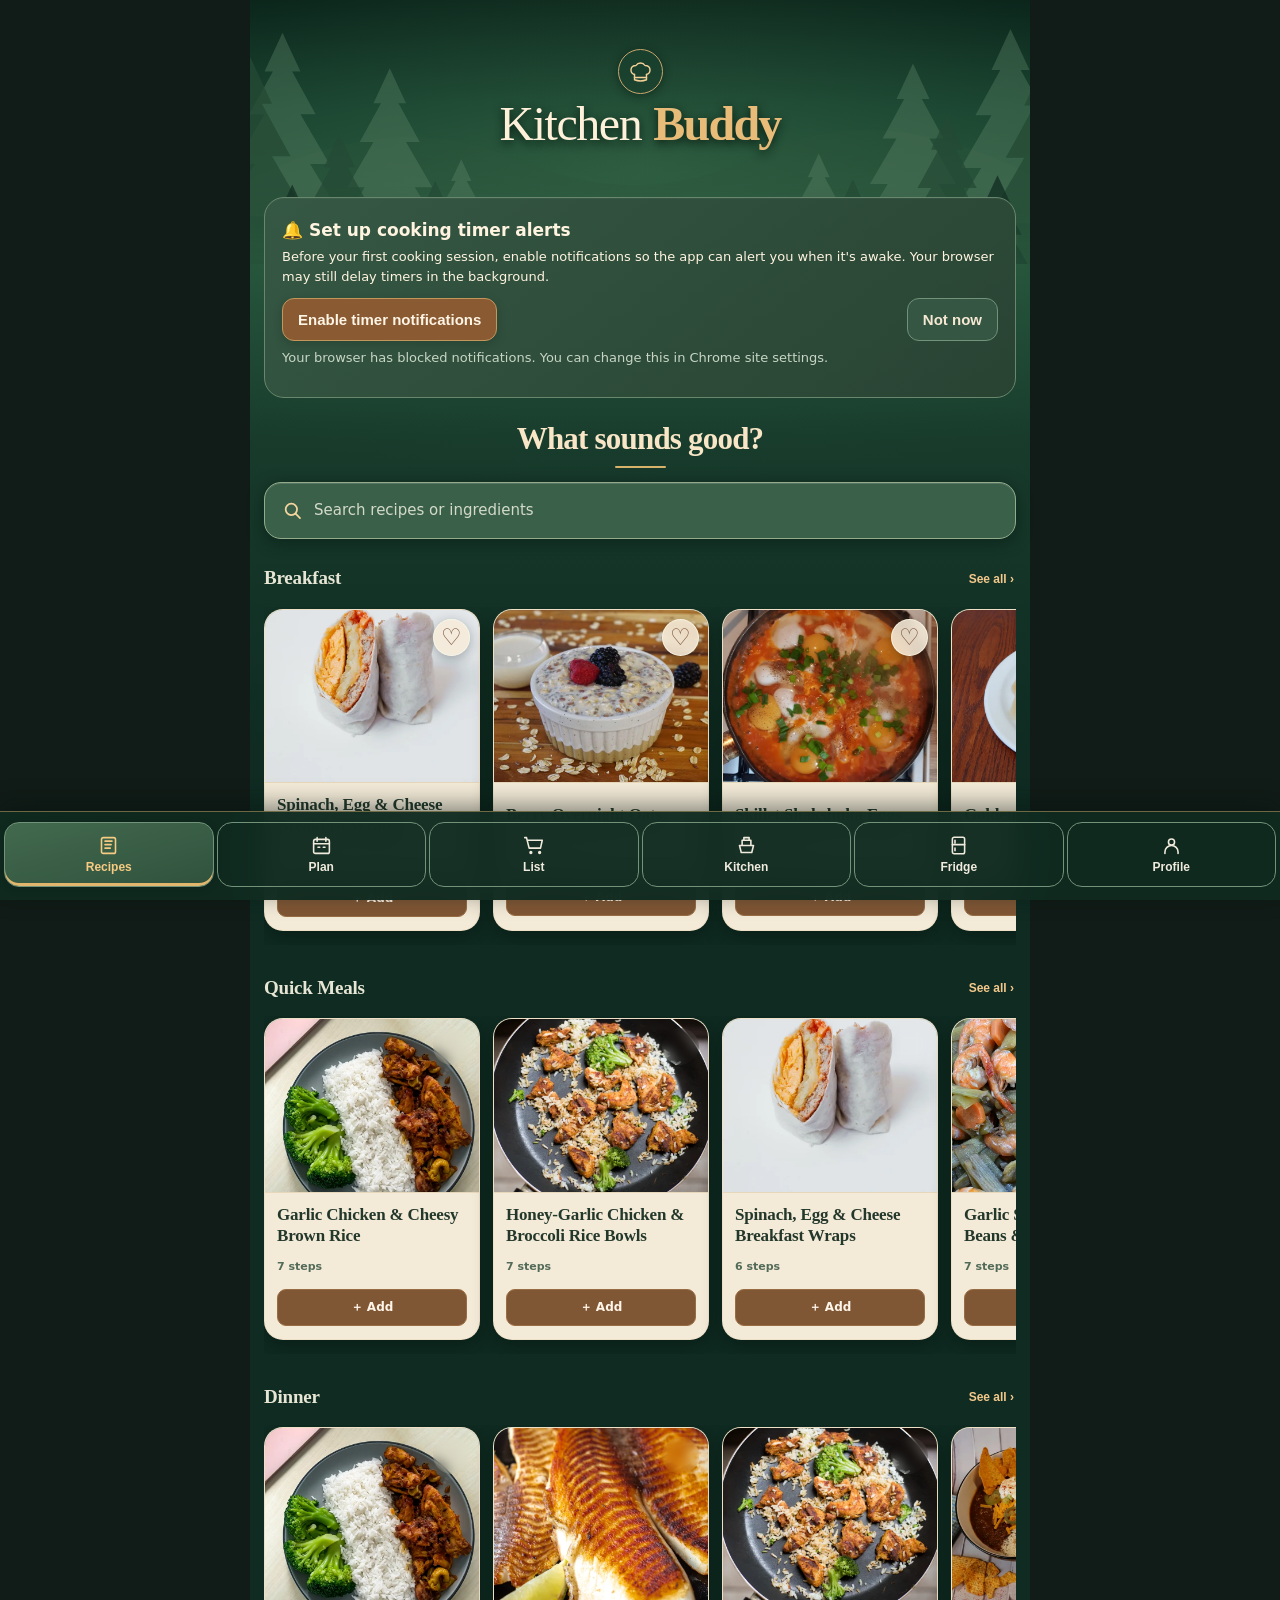
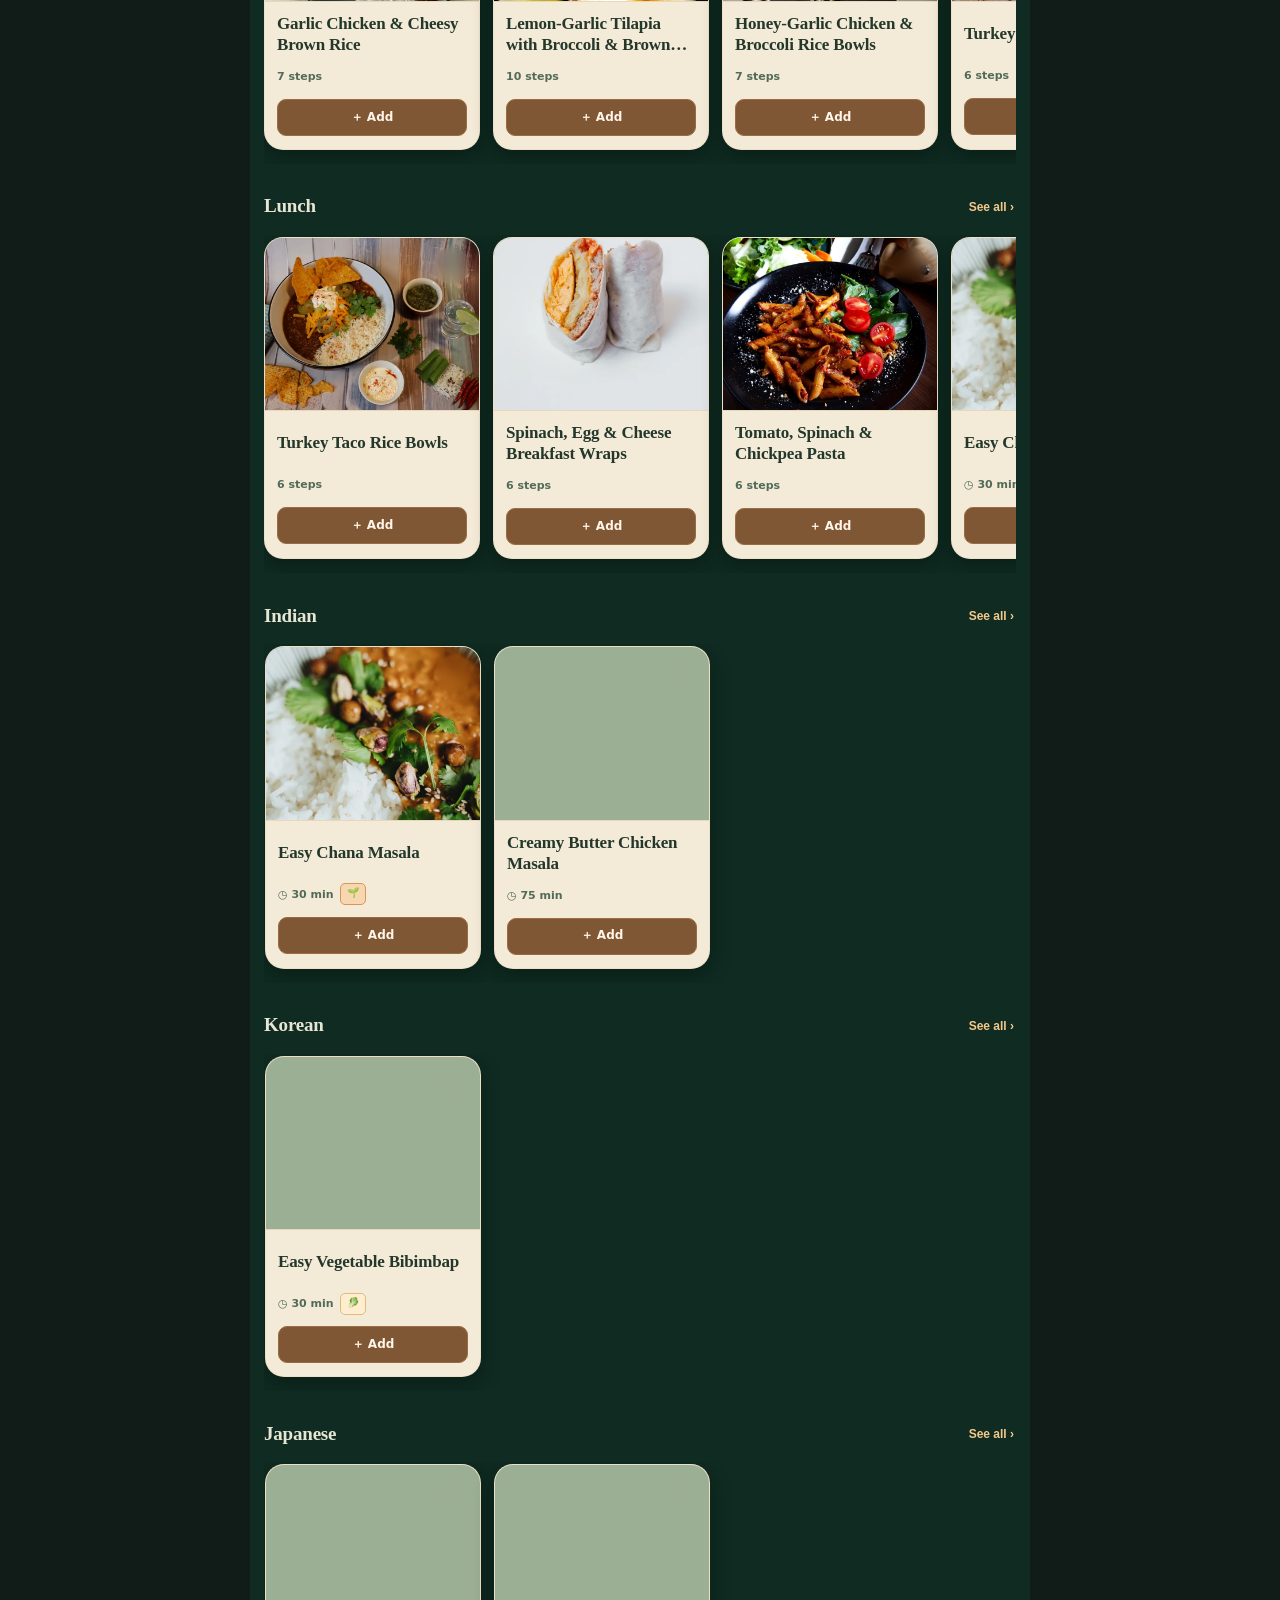
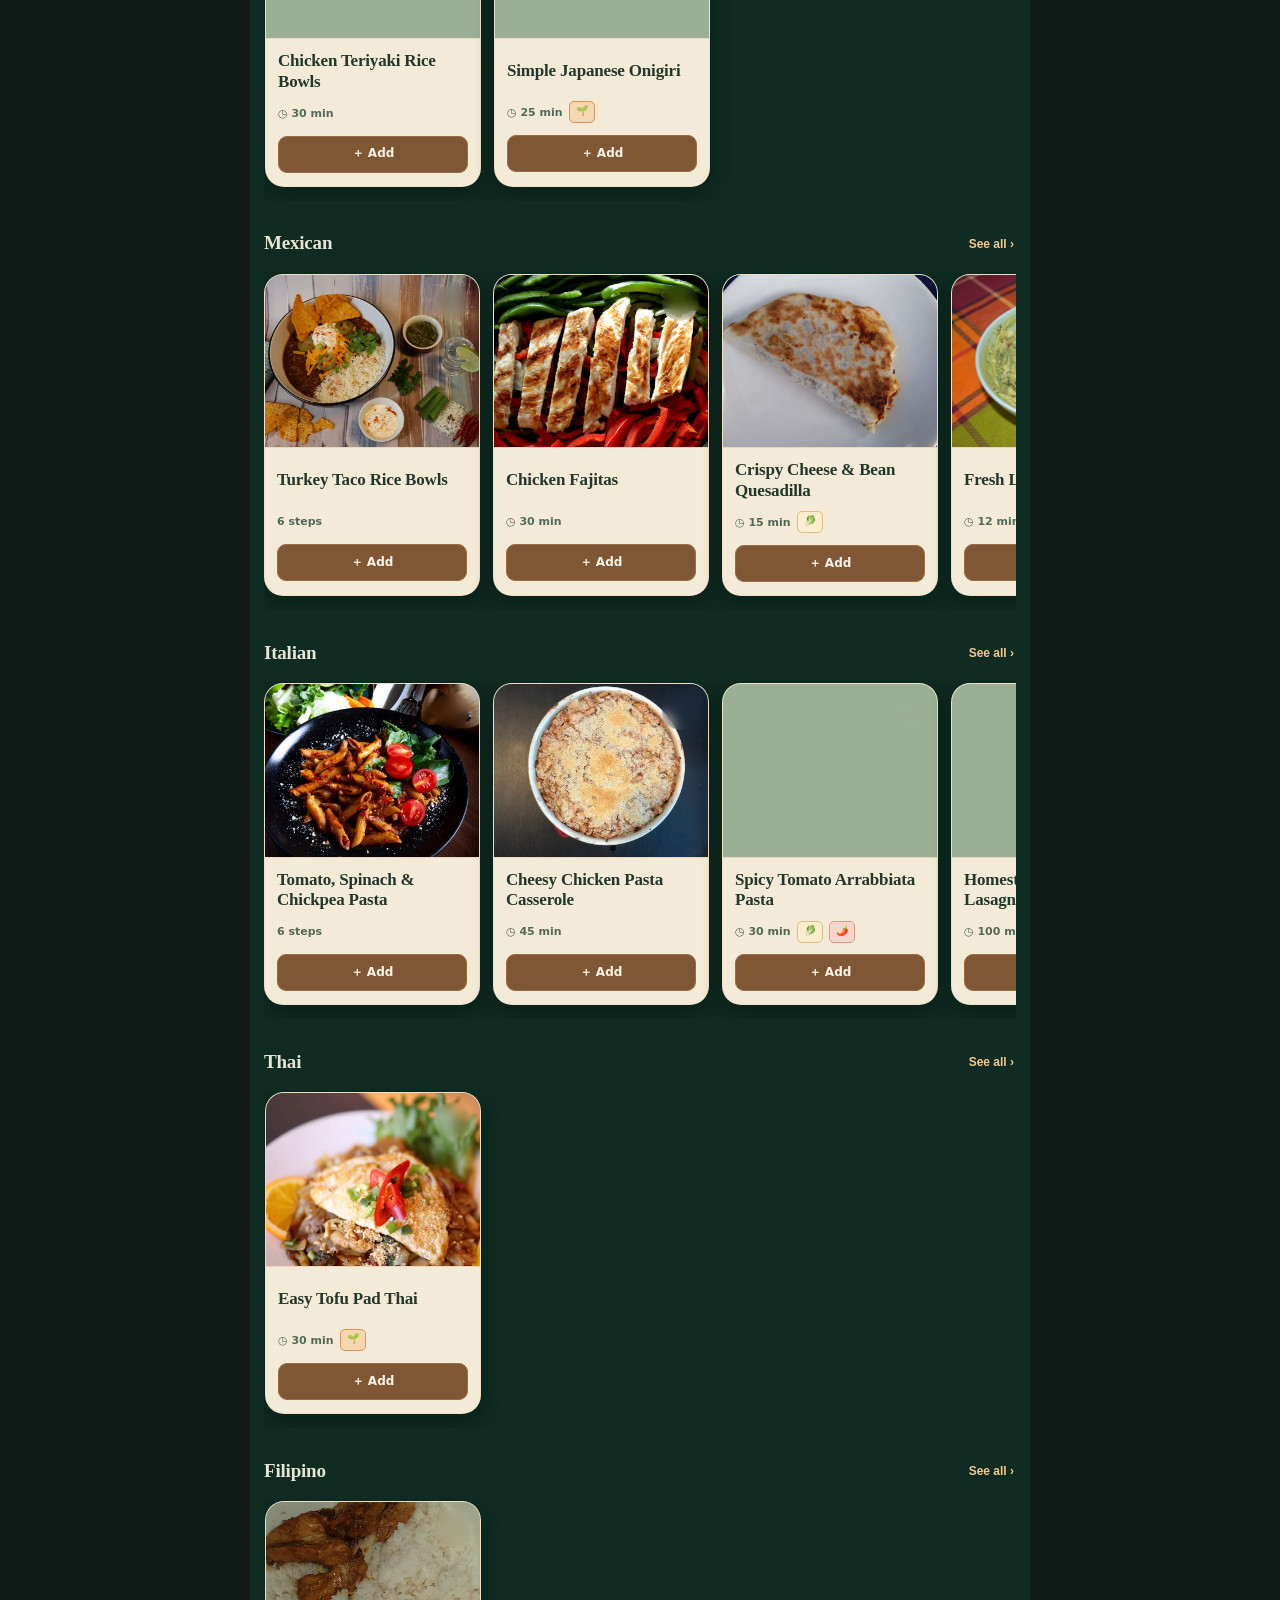
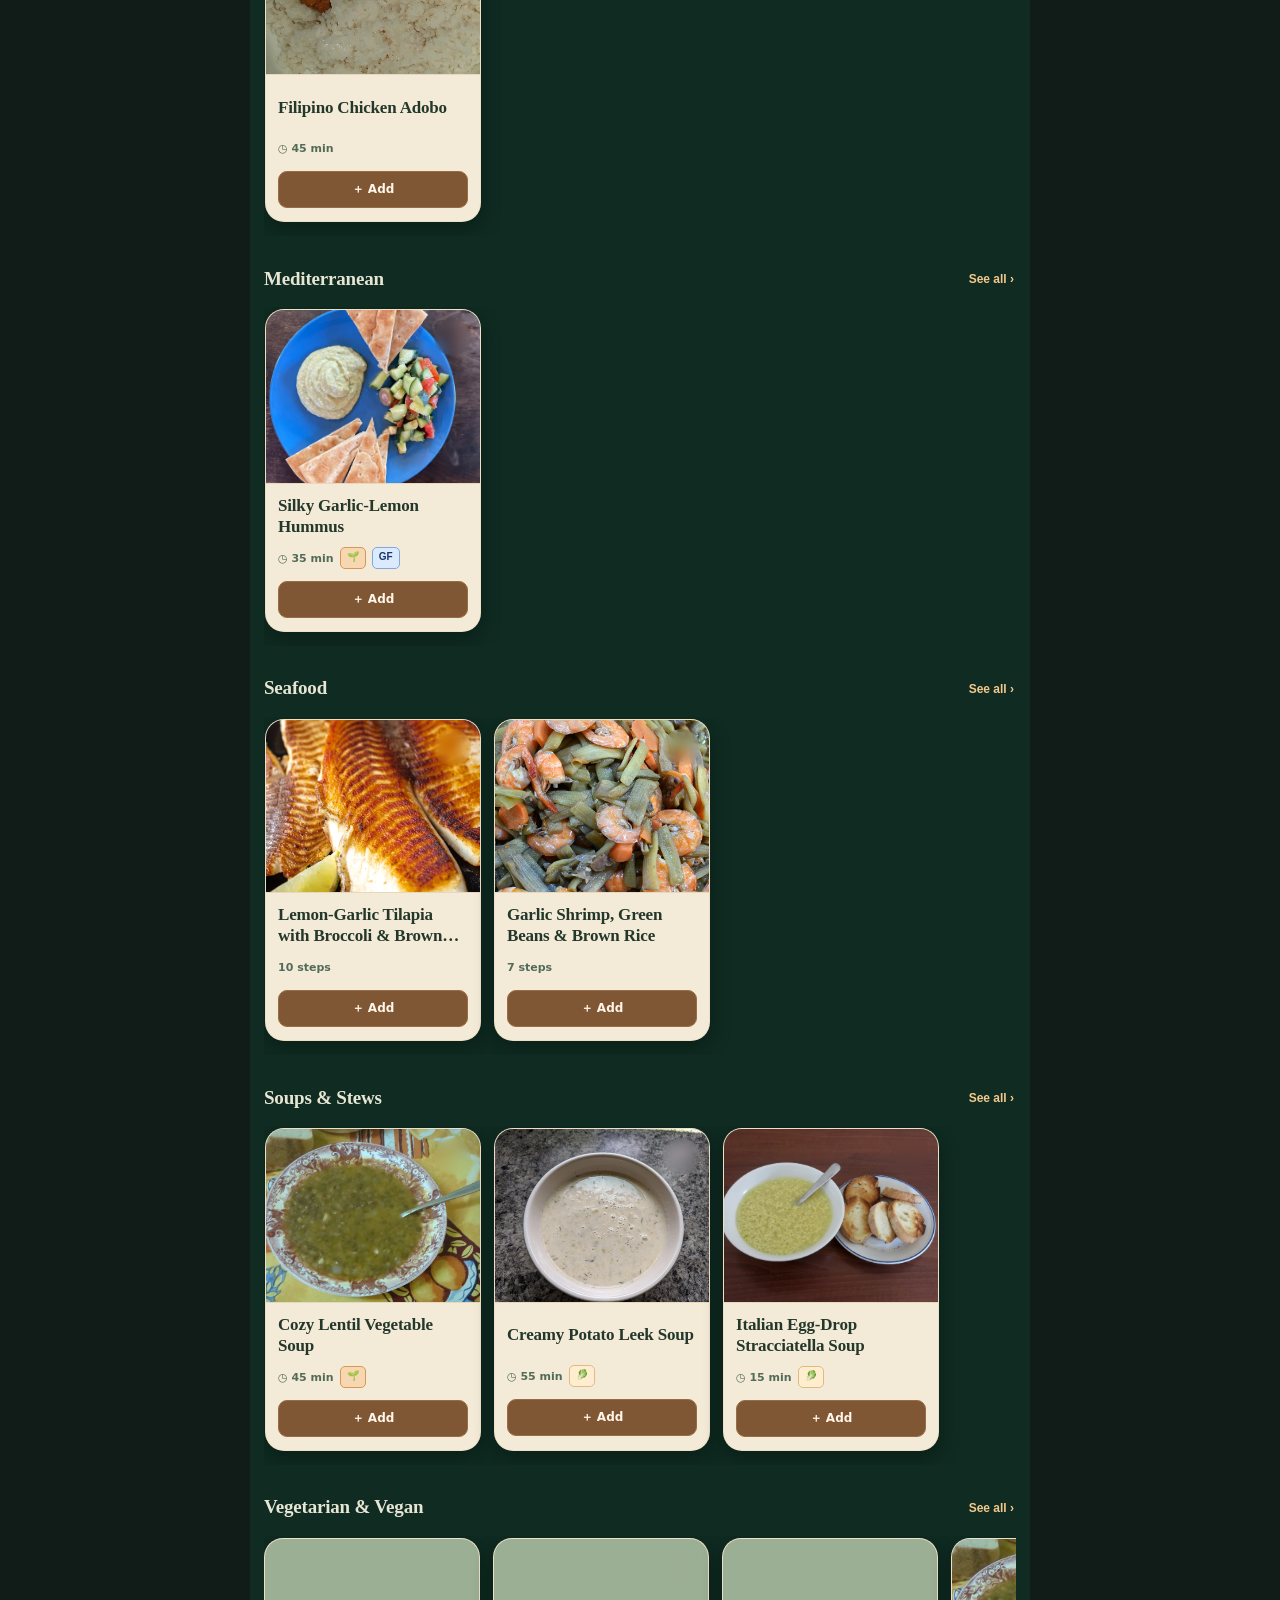
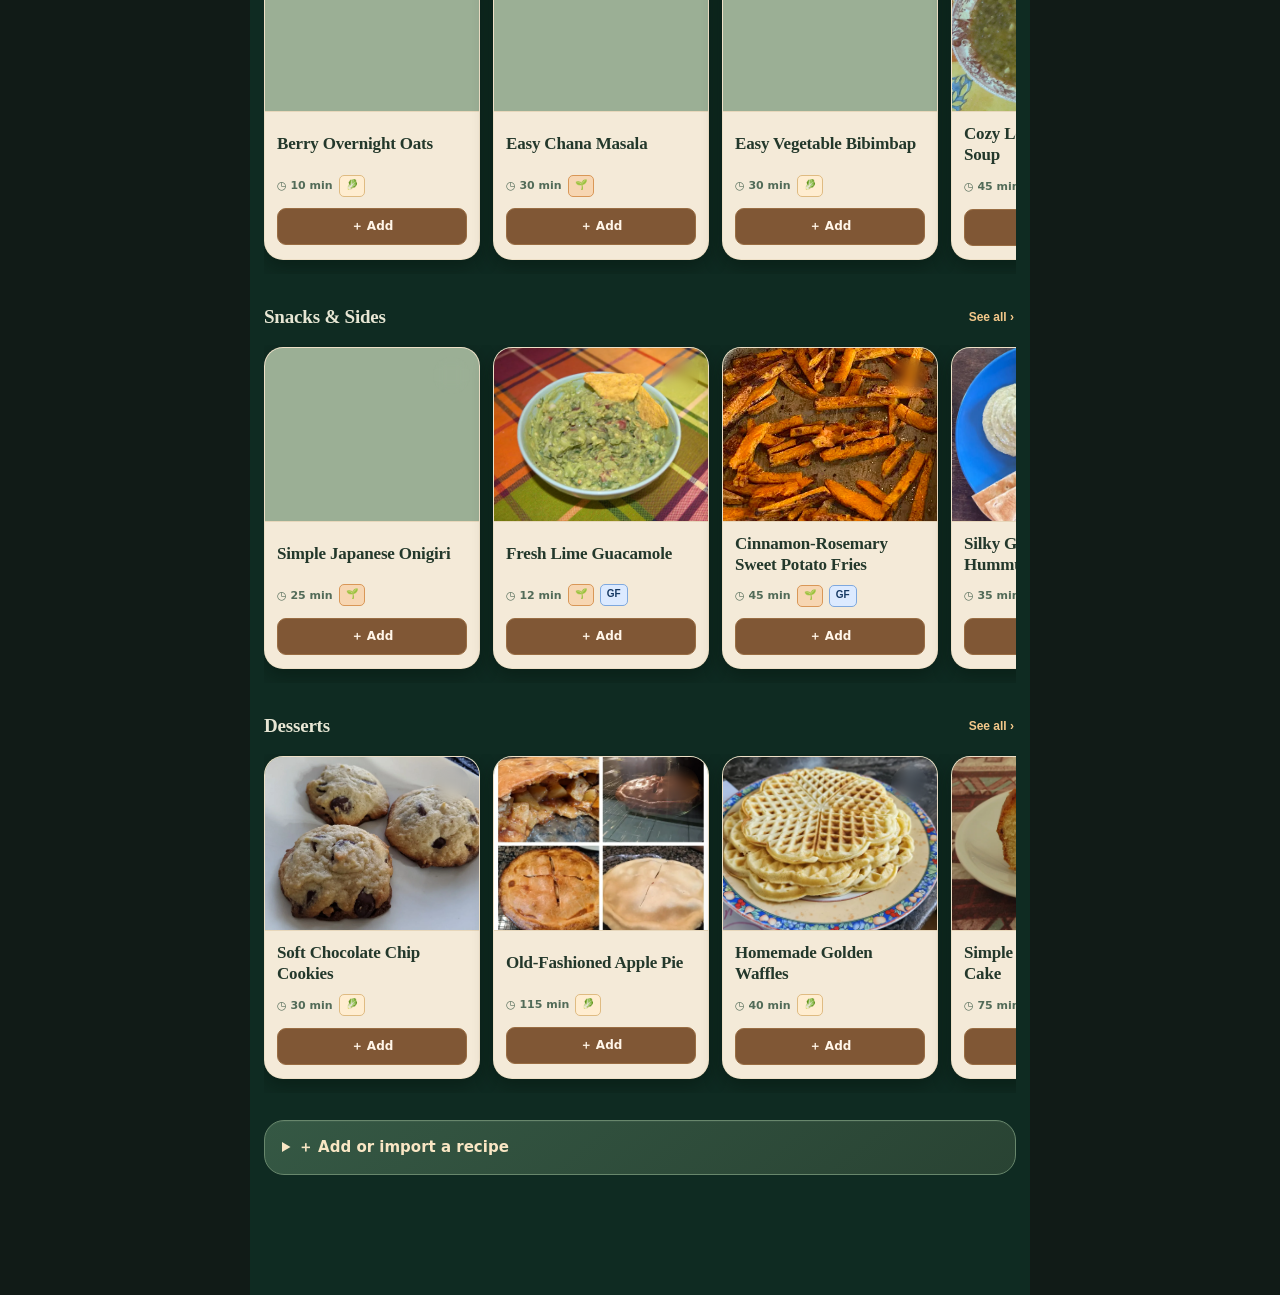
==== commit 9236ca3d: "Blend forest trees into page, remove extra chips and headings, keep full search" ====
--- a/layout-test/index.html
+++ b/layout-test/index.html
@@ -34,11 +34,11 @@
 .meal-actions{display:grid;grid-template-columns:1fr 1fr;gap:7px}.meal-actions .btn{min-height:37px;padding:8px 6px;font-size:12px}.meal-actions .start-cooking{grid-column:1/-1;font-size:14px;min-height:44px}
 .photo-choice{cursor:pointer;display:grid;place-items:center;font-size:12px;border:1px solid #506452;background:#2f493a;border-radius:10px;min-height:37px}.photo-choice input{display:none}
 @media(max-width:350px){.mealbody{padding:9px}.meal-title h3{font-size:14px}}
-</style><link rel="stylesheet" href="./buddy-v2.css?v=24"><link rel="stylesheet" href="./library-rows-v2.css?v=1"><link rel="stylesheet" href="./ui-polish.css?v=7"><link rel="stylesheet" href="./forest-cabin.css?v=3"></head><body><header class="row cb-app-brand" aria-label="Kitchen Buddy"><div class="kb-brand-emblem" aria-hidden="true"><svg viewBox="0 0 36 36" fill="none" stroke="currentColor" stroke-width="1.9" stroke-linejoin="round" stroke-linecap="round"><path d="M10 22c-7-2-6-12 2-12a7 7 0 0 1 12 0c8 0 9 10 2 12"/><path d="M10 22v7c5 2 11 2 16 0v-7"/><path d="M10 26h16"/></svg></div><h1><span class="kb-brand-kitchen">Kitchen</span><span class="kb-brand-buddy">Buddy</span></h1><p class="kb-forest-tagline">GOOD FOOD BRINGS US HOME</p></header><main><section id="home"><div class="panel alert-setup" id="timerSetupPanel" style="display:none">
+</style><link rel="stylesheet" href="./buddy-v2.css?v=24"><link rel="stylesheet" href="./library-rows-v2.css?v=1"><link rel="stylesheet" href="./ui-polish.css?v=7"><link rel="stylesheet" href="./forest-cabin.css?v=4"></head><body><header class="row cb-app-brand" aria-label="Kitchen Buddy"><div class="kb-brand-emblem" aria-hidden="true"><svg viewBox="0 0 36 36" fill="none" stroke="currentColor" stroke-width="1.9" stroke-linejoin="round" stroke-linecap="round"><path d="M10 22c-7-2-6-12 2-12a7 7 0 0 1 12 0c8 0 9 10 2 12"/><path d="M10 22v7c5 2 11 2 16 0v-7"/><path d="M10 26h16"/></svg></div><h1><span class="kb-brand-kitchen">Kitchen</span><span class="kb-brand-buddy">Buddy</span></h1></header><main><section id="home"><div class="panel alert-setup" id="timerSetupPanel" style="display:none">
 <h3>🔔 Set up cooking timer alerts</h3><p class="small">Before your first cooking session, enable notifications so the app can alert you when it's awake. Your browser may still delay timers in the background.</p>
 <div class="row wrap"><button class="btn" onclick="enableTimerNotifications()">Enable timer notifications</button><button class="btn secondary" onclick="dismissTimerSetup()">Not now</button></div>
 <p class="small muted" id="timerSetupStatus"></p>
-</div><div class="kb-home-tools"><span class="kb-search-balance" aria-hidden="true"></span><div class="library-intro"><h2>What sounds good?</h2></div><button id="kbSearchToggle" class="kb-search-toggle" type="button" aria-label="Close recipe search" aria-controls="kbSearchField" aria-expanded="true" title="Close search"><svg aria-hidden="true" viewBox="0 0 24 24" fill="none" stroke-width="2" stroke="currentColor" stroke-linecap="round"><circle cx="10.8" cy="10.8" r="6.8"></circle><path d="m16 16 5 5"></path></svg></button></div><div id="kbSearchField" class="kb-search-field"><svg class="kb-search-leading" aria-hidden="true" viewBox="0 0 24 24" fill="none" stroke="currentColor" stroke-width="2" stroke-linecap="round"><circle cx="10.7" cy="10.7" r="6.5"/><path d="m15.5 15.5 5.1 5.1"/></svg><input id="recipeSearch" type="search" oninput="renderRecipes()" placeholder="Search recipes or ingredients" aria-label="Search recipes or ingredients"></div><div id="kbQuickFilters" class="kb-quick-filters" role="group" aria-label="Browse cookbook categories"></div><div class="filters"><button class="btn secondary" data-filter="all" onclick="setFilter('all')">All</button><button class="btn secondary" data-filter="favorites" onclick="setFilter('favorites')">♥ Favorites</button><button class="btn secondary" data-filter="tonight" onclick="setFilter('tonight')">🥦 Use tonight</button></div><div class="kb-library-subhead"><h3>Recipes</h3><div id="recipeCount" class="muted small" aria-live="polite"></div></div><div id="recipes" class="cards"></div><details class="panel import-panel"><summary>＋ Add or import a recipe</summary><div class="import-inner"><p class="small muted">Paste recipe JSON from ChatGPT. Imported recipes are saved on this device.</p><textarea id="importText" placeholder='Paste a Cooking Buddy recipe JSON here'></textarea><button class="btn" onclick="importRecipe()">Import recipe</button><p class="small muted">You can also export your whole collection as a backup.</p><button class="btn secondary" onclick="exportData()">Export backup</button> <button class="btn secondary" onclick="document.getElementById('backupFile').click()">Restore backup</button><input id="backupFile" type="file" accept="application/json" class="hide" onchange="restoreData(event)"></div></details></section>
+</div><div class="kb-home-tools"><div class="library-intro"><h2>What sounds good?</h2></div></div><div id="kbSearchField" class="kb-search-field"><svg class="kb-search-leading" aria-hidden="true" viewBox="0 0 24 24" fill="none" stroke="currentColor" stroke-width="2" stroke-linecap="round"><circle cx="10.7" cy="10.7" r="6.5"/><path d="m15.5 15.5 5.1 5.1"/></svg><input id="recipeSearch" type="search" oninput="renderRecipes()" placeholder="Search recipes or ingredients" aria-label="Search recipes or ingredients"></div><div id="recipeCount" class="muted small" hidden aria-hidden="true"></div><div id="recipes" class="cards"></div><details class="panel import-panel"><summary>＋ Add or import a recipe</summary><div class="import-inner"><p class="small muted">Paste recipe JSON from ChatGPT. Imported recipes are saved on this device.</p><textarea id="importText" placeholder='Paste a Cooking Buddy recipe JSON here'></textarea><button class="btn" onclick="importRecipe()">Import recipe</button><p class="small muted">You can also export your whole collection as a backup.</p><button class="btn secondary" onclick="exportData()">Export backup</button> <button class="btn secondary" onclick="document.getElementById('backupFile').click()">Restore backup</button><input id="backupFile" type="file" accept="application/json" class="hide" onchange="restoreData(event)"></div></details></section>
 <section id="cook" class="hide"><div class="row cook-heading"><div><span class="eyebrow">LET'S COOK</span><h2 id="recipeTitle">Recipe</h2></div><button class="btn secondary" onclick="showTab('home')">← Recipes</button></div><div class="panel step-panel"><div class="row"><span class="pill" id="stepNumber"></span><span class="muted small" id="stepTime"></span></div><h3 id="stepTitle"></h3><p class="step" id="stepBody"></p><div class="progress"><div id="progress"></div></div><div id="timedOnly"><div class="timer-face"><div class="timer" id="timer">00:00</div><p id="timerStatus" class="muted small">Tap Start when ready</p></div><div class="timer-actions"><button class="btn" id="startBtn" onclick="toggleTimer()">▶ Start</button><button class="btn secondary" onclick="openFloatingTimer()">▣ Float</button><button class="btn secondary" onclick="resetTimer()">↻ Reset</button><button class="btn secondary" onclick="skipTimer()">Skip</button></div></div></div><details class="panel timer-settings" id="timerTools"><summary>⚙️ Timer sounds & notifications</summary><div class="settings-inner">
 <div class="alarm-settings"><label class="small">When timer finishes<select id="alarmSound" onchange="setTimerSound(this.value)">
 <option value="chime">🎵 Repeating chime (recommended)</option><option value="bell">🔔 Noticeable bell</option><option value="cub">🐻 Silly bear growl (beta)</option><option value="silent">🔕 Silent / vibration</option>
@@ -332,4 +332,4 @@
 function finishCooking(){acknowledgeAlarm();running=false;deadline=null;const r=recipe();if(hasItems(r)){if(confirm('Finished cooking? Tap OK to deduct ingredients from inventory. Cancel to keep inventory unchanged.')){for(const x of r.items){let need=Number(x.qty);for(const y of state.inventory.filter(y=>y.name.toLowerCase()===x.name.toLowerCase()&&y.unit===x.unit)){const n=Math.min(need,y.qty);y.qty=+(y.qty-n).toFixed(3);need-=n}}state.inventory=state.inventory.filter(x=>x.qty>0);save();toast('Dinner done! Inventory updated.')}else toast('Finished; inventory unchanged.')}else toast('Dinner done! Text-only ingredients not deducted.');showTab('home')}
 /* Render photo-first UI after the second script overrides the starter renderer. */
 renderRecipes();
-</script><script src="./buddy-v2.js?v=213"></script><script src="./catalog-additions-v2.js?v=1"></script><script src="./genuine-recipe-discoveries.js?v=1"></script><script src="./more-real-recipe-photos.js?v=1"></script><script src="./photographed-recipes-batch3.js?v=1"></script><script src="./library-rows-v2.js?v=10"></script><script src="./ui-polish.js?v=2"></script><script src="./navigation-history.js?v=2"></script></body></html>
+</script><script src="./buddy-v2.js?v=213"></script><script src="./catalog-additions-v2.js?v=1"></script><script src="./genuine-recipe-discoveries.js?v=1"></script><script src="./more-real-recipe-photos.js?v=1"></script><script src="./photographed-recipes-batch3.js?v=1"></script><script src="./library-rows-v2.js?v=11"></script><script src="./ui-polish.js?v=4"></script><script src="./navigation-history.js?v=2"></script></body></html>
--- a/layout-test/forest-cabin.css
+++ b/layout-test/forest-cabin.css
@@ -396,3 +396,61 @@
  #home .kb-quick-chip{padding:9px 11px}
  header.cb-app-brand{min-height:178px}
 }
+
+
+/* Forest Cabin v4: a seamless evergreen treeline, not a framed header card. */
+html{background:#0b241b}
+body{
+ background:
+   url("./forest-pines.svg?v=4") center 0 / 100% 264px no-repeat,
+   radial-gradient(ellipse 92% 320px at 50% 165px,rgba(73,126,86,.37) 0%,rgba(35,83,59,.14) 70%,transparent 100%),
+   linear-gradient(180deg,#081f17 0px,#153e2c 110px,#28573d 245px,#183b2c 440px,#0f2b22 750px)!important;
+ background-attachment:scroll,scroll,scroll!important;
+ padding-top:0;
+}
+header.cb-app-brand{
+ position:relative;overflow:visible;isolation:auto;
+ display:flex;flex-direction:column;align-items:center;justify-content:center;
+ min-height:184px;padding:25px 12px 10px;margin:0 -14px 9px!important;
+ background:none!important;border:0!important;border-radius:0!important;box-shadow:none!important;
+}
+header.cb-app-brand::before,header.cb-app-brand::after{display:none!important}
+header.cb-app-brand .kb-brand-emblem{background:#193f2eaa;box-shadow:0 2px 10px #03160c77}
+header.cb-app-brand h1{
+ flex-wrap:nowrap;max-width:100%;
+ font-size:clamp(32px,9.2vw,48px);line-height:1.08;
+}
+@media(min-width:750px){header.cb-app-brand{border:0!important;border-radius:0!important;margin:0 -14px 13px!important}}
+@media(max-width:370px){
+ header.cb-app-brand{min-height:175px;padding-top:22px}
+ header.cb-app-brand h1{font-size:clamp(29px,8.9vw,38px)}
+}
+/* Single-line question, with no mini-search button or spacer. */
+#home .kb-home-tools{
+ display:flex!important;align-items:center;justify-content:center;
+ width:100%;grid-template-columns:none!important;margin:6px 0 12px;min-height:auto;
+}
+#home .kb-home-tools .library-intro{
+ display:block;flex:1 1 100%;width:100%;min-width:0;
+ text-align:center;margin:0!important;
+}
+#home .kb-home-tools .library-intro h2{
+ display:block;white-space:nowrap;
+ font:700 clamp(22px,5.8vw,31px)/1.23 Georgia,"Times New Roman",serif!important;
+ letter-spacing:-.8px;text-align:center;
+}
+#home .kb-search-balance,#home #kbSearchToggle{display:none!important}
+/* Large always-on recipe search. */
+#home #kbSearchField{
+ display:flex!important;width:100%;min-height:56px;margin:0 0 20px!important;
+ background:#3b6049;border:1px solid #93aa8b;border-radius:17px;
+}
+#home #kbSearchField #recipeSearch{
+ min-height:55px;width:100%;font-size:15px;padding-left:49px;
+}
+#home #kbSearchField .kb-search-leading{left:17px;top:17px;color:#f5d69e}
+/* Category shelves remain below; the duplicate browse controls do not. */
+#home #kbQuickFilters,#home .kb-quick-filters,#home .kb-library-subhead,
+#home #recipeCount,#home .filters{display:none!important}
+#home #recipes.kb-library.cards{margin-top:7px}
+#recipes .kb-recipe-section:first-child{padding-top:4px}
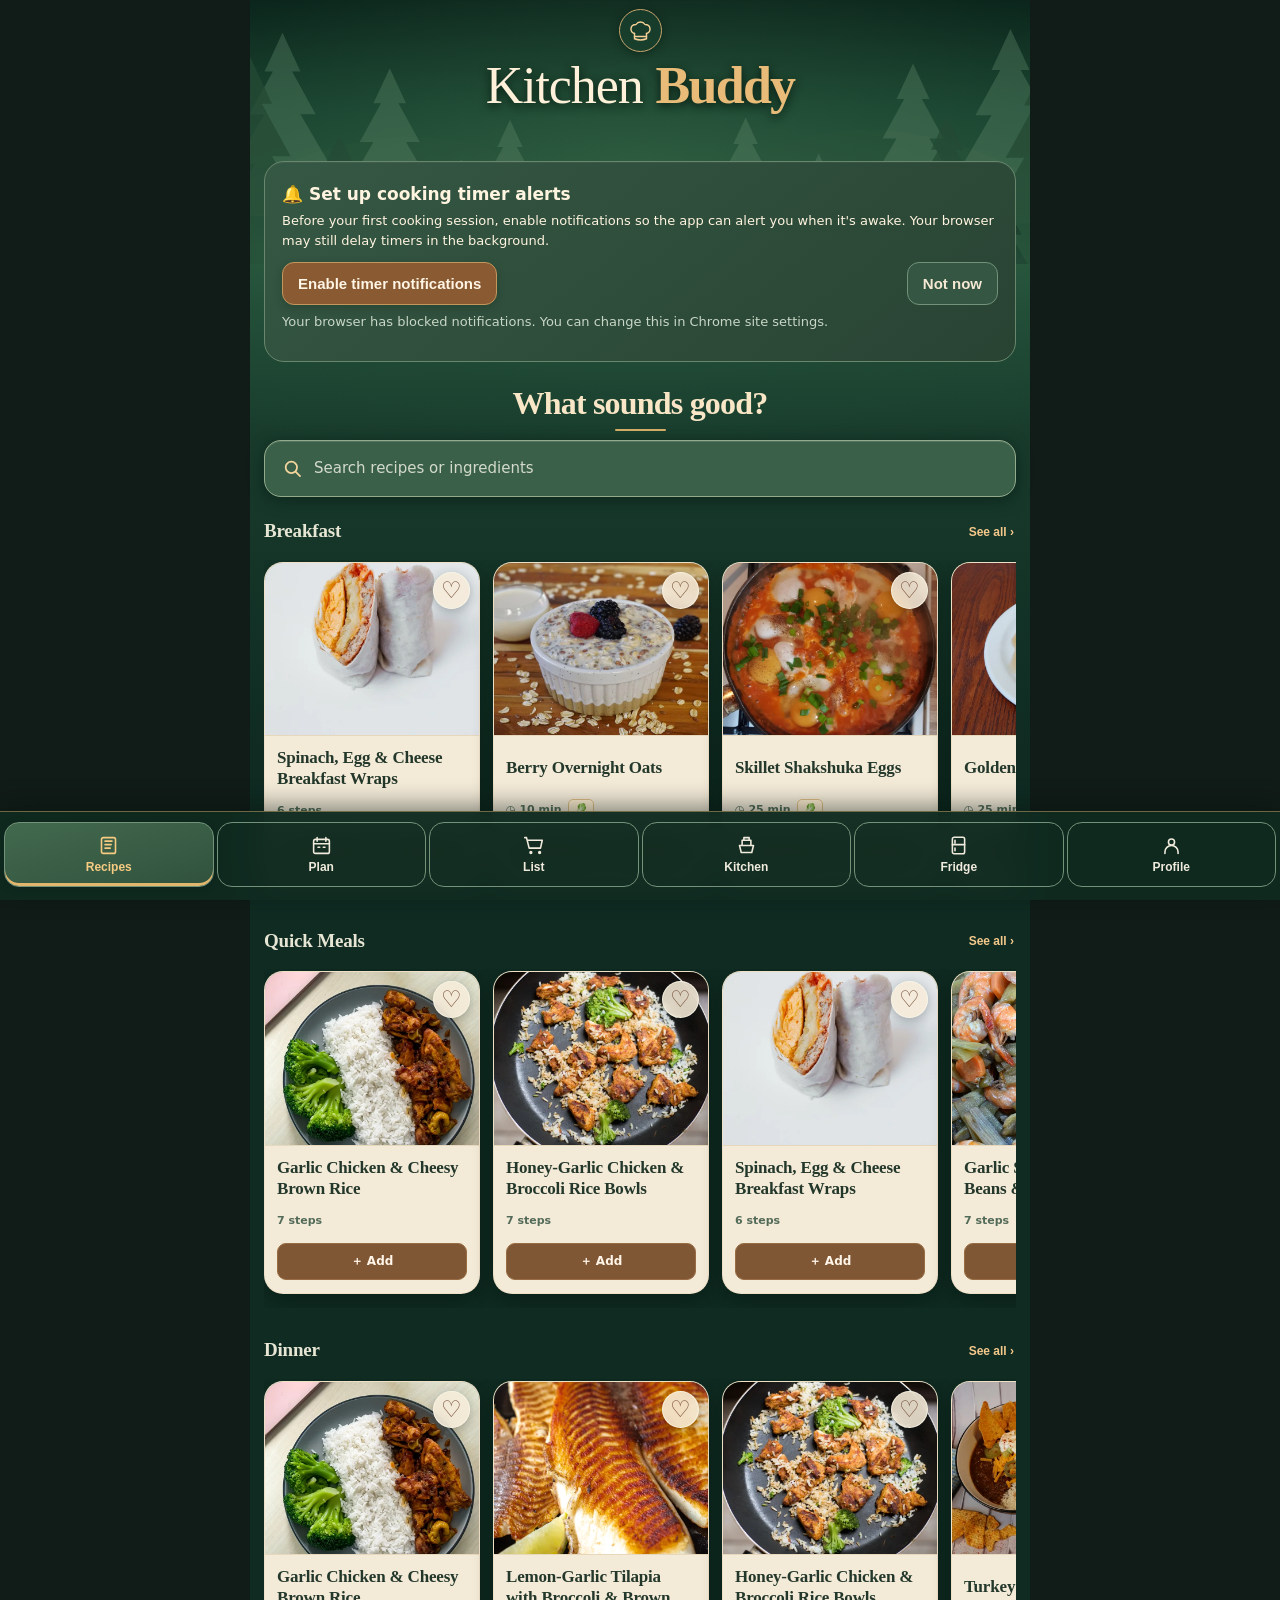
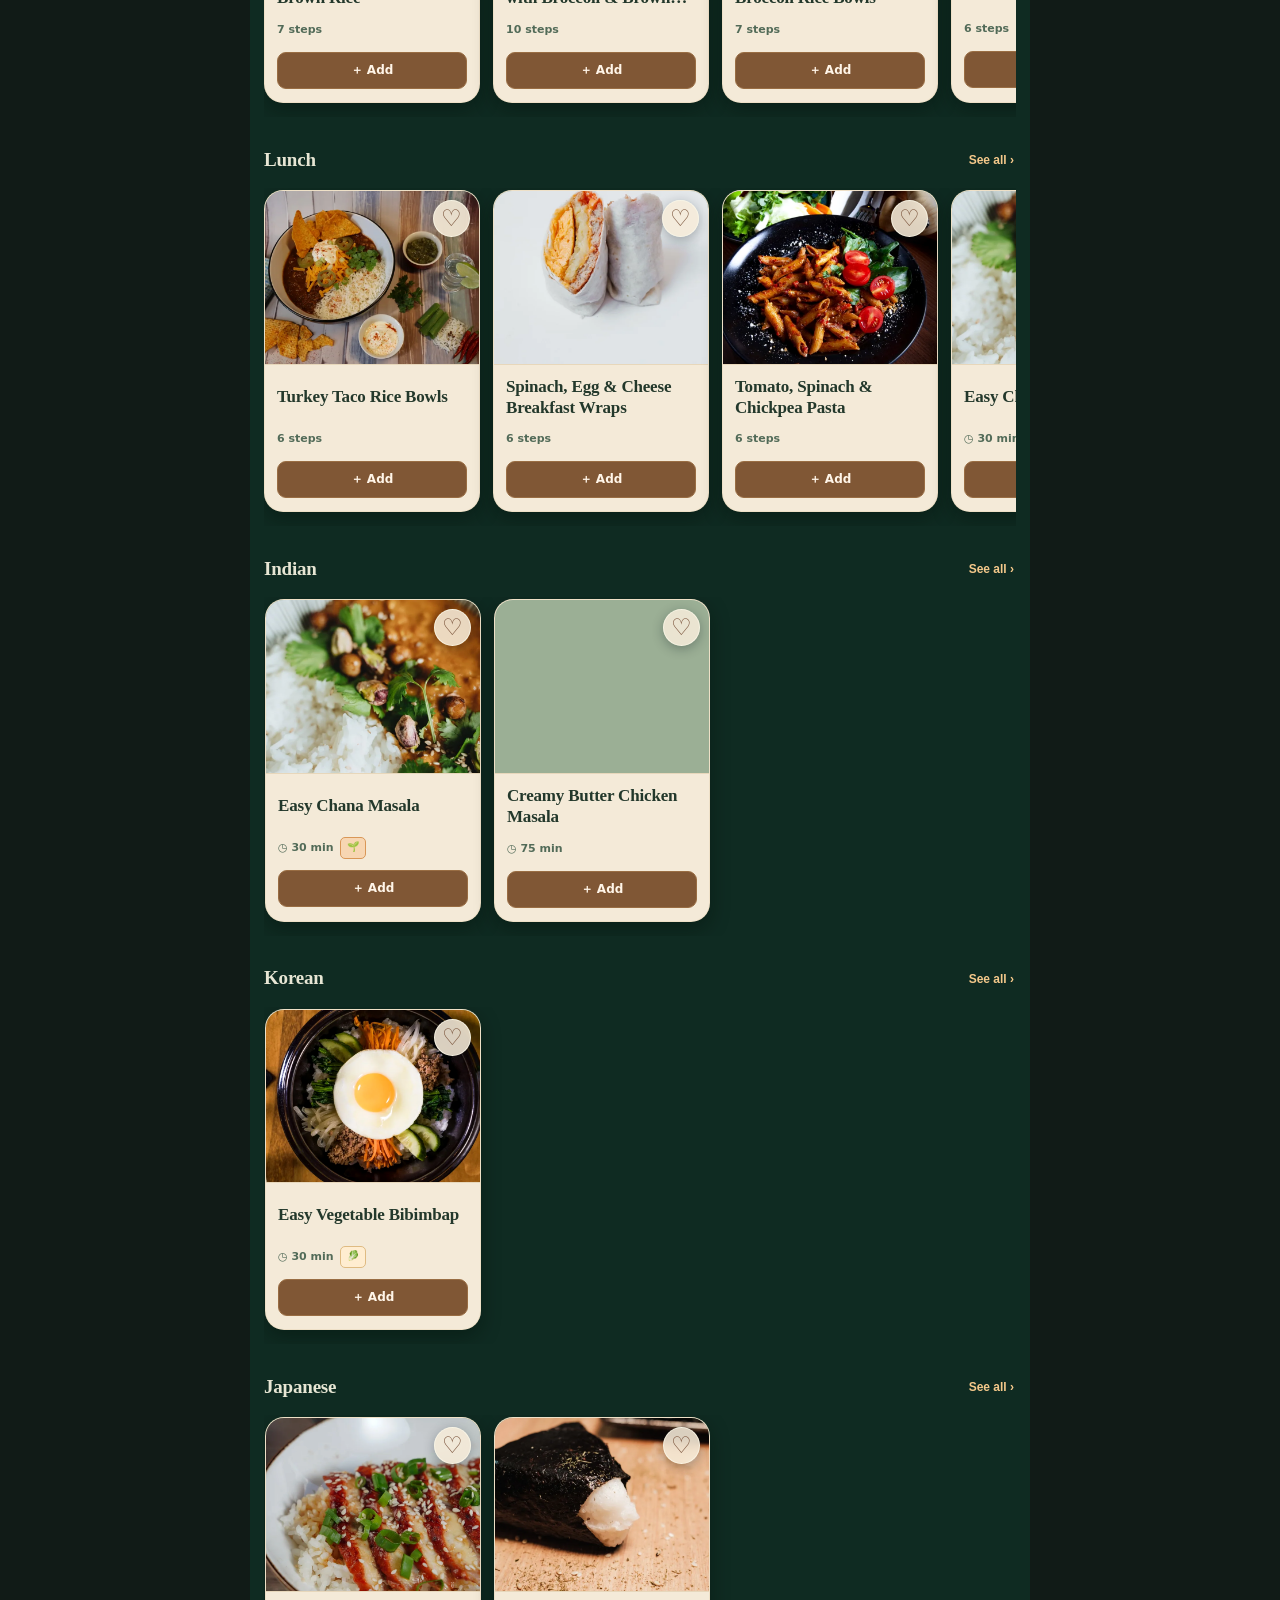
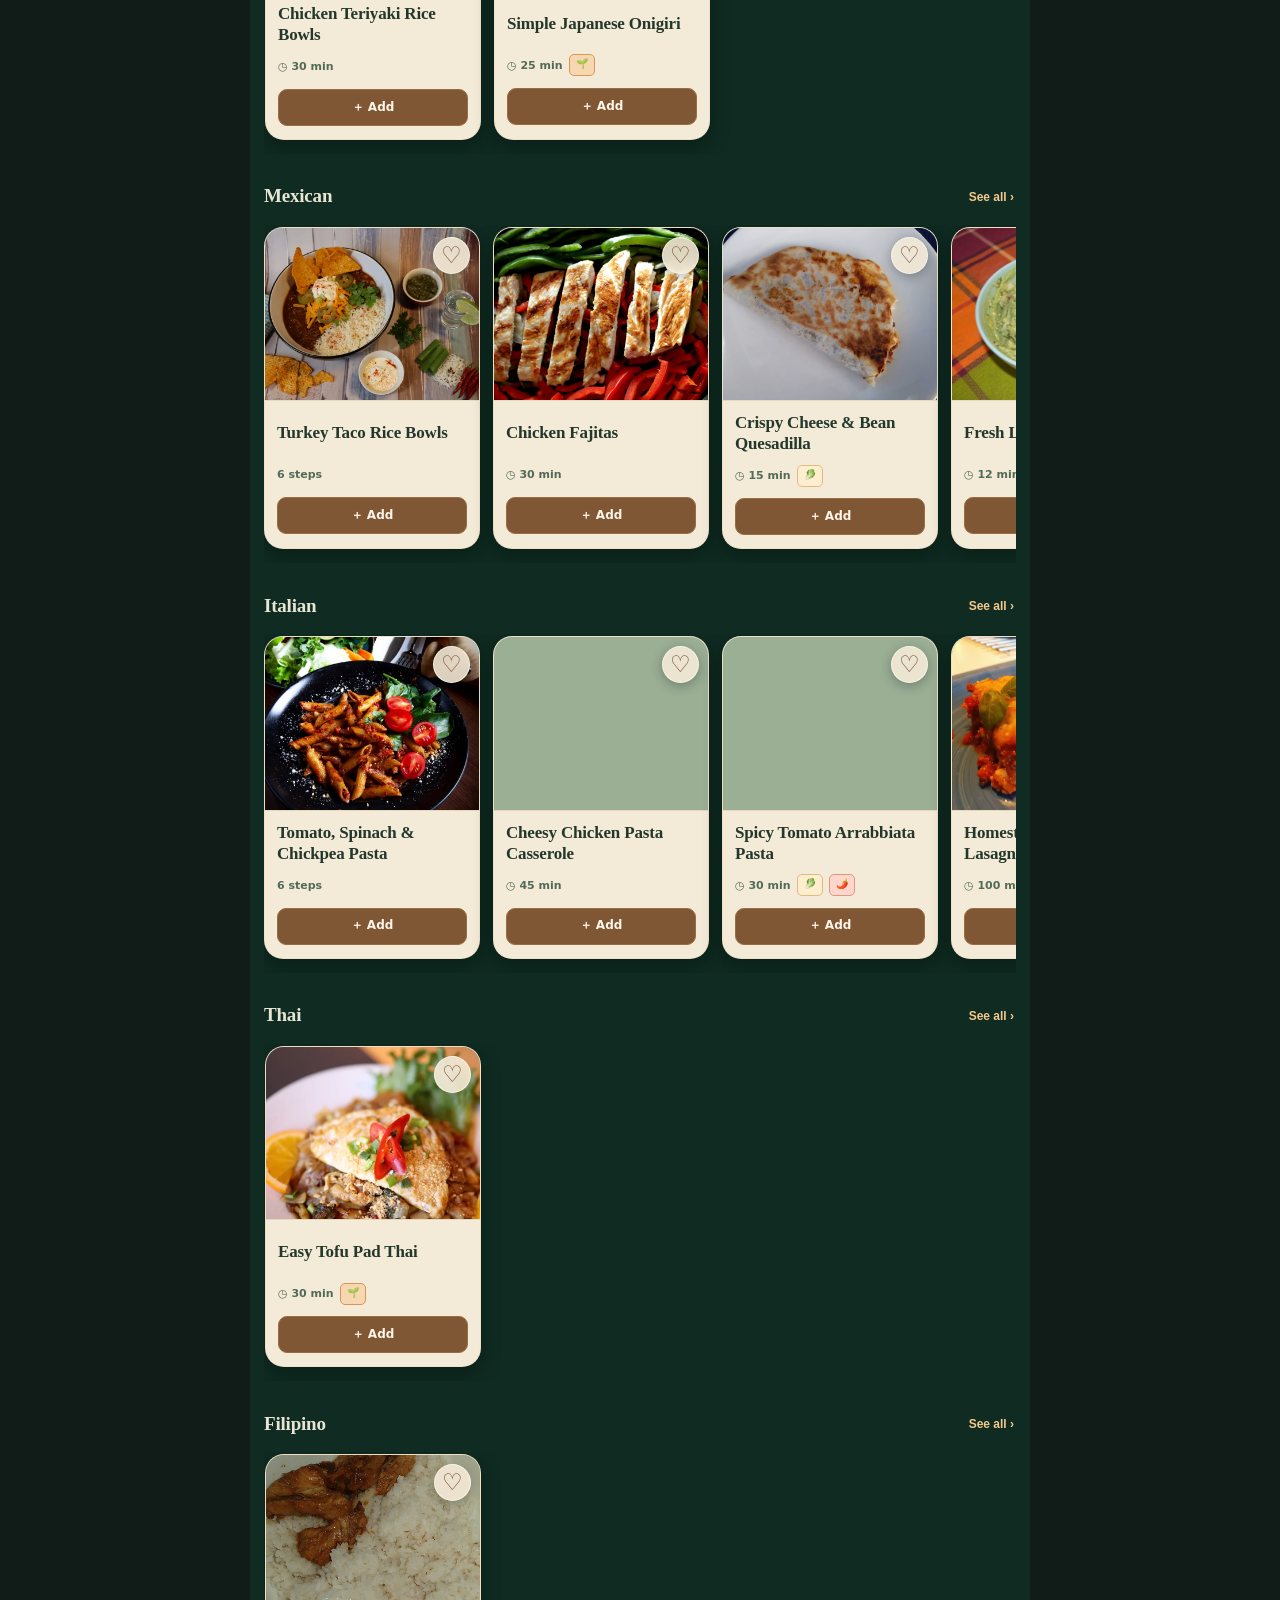
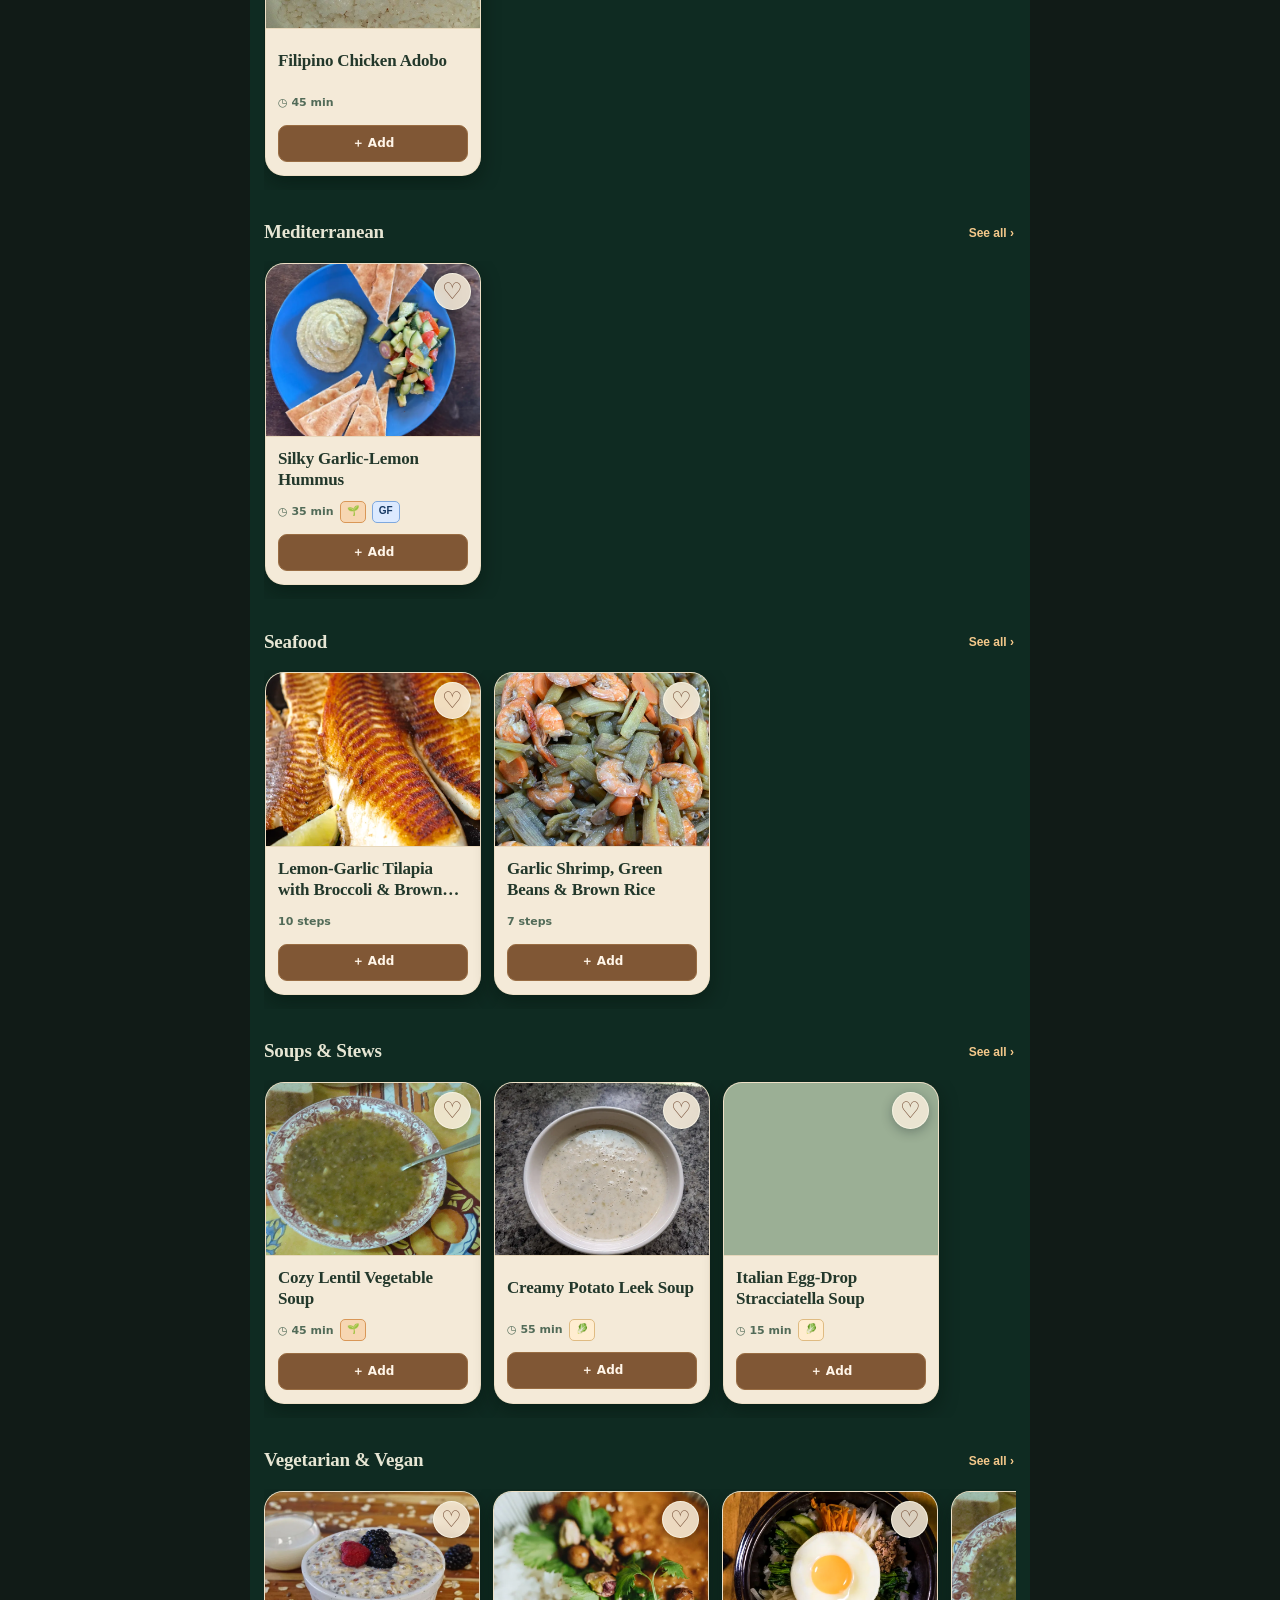
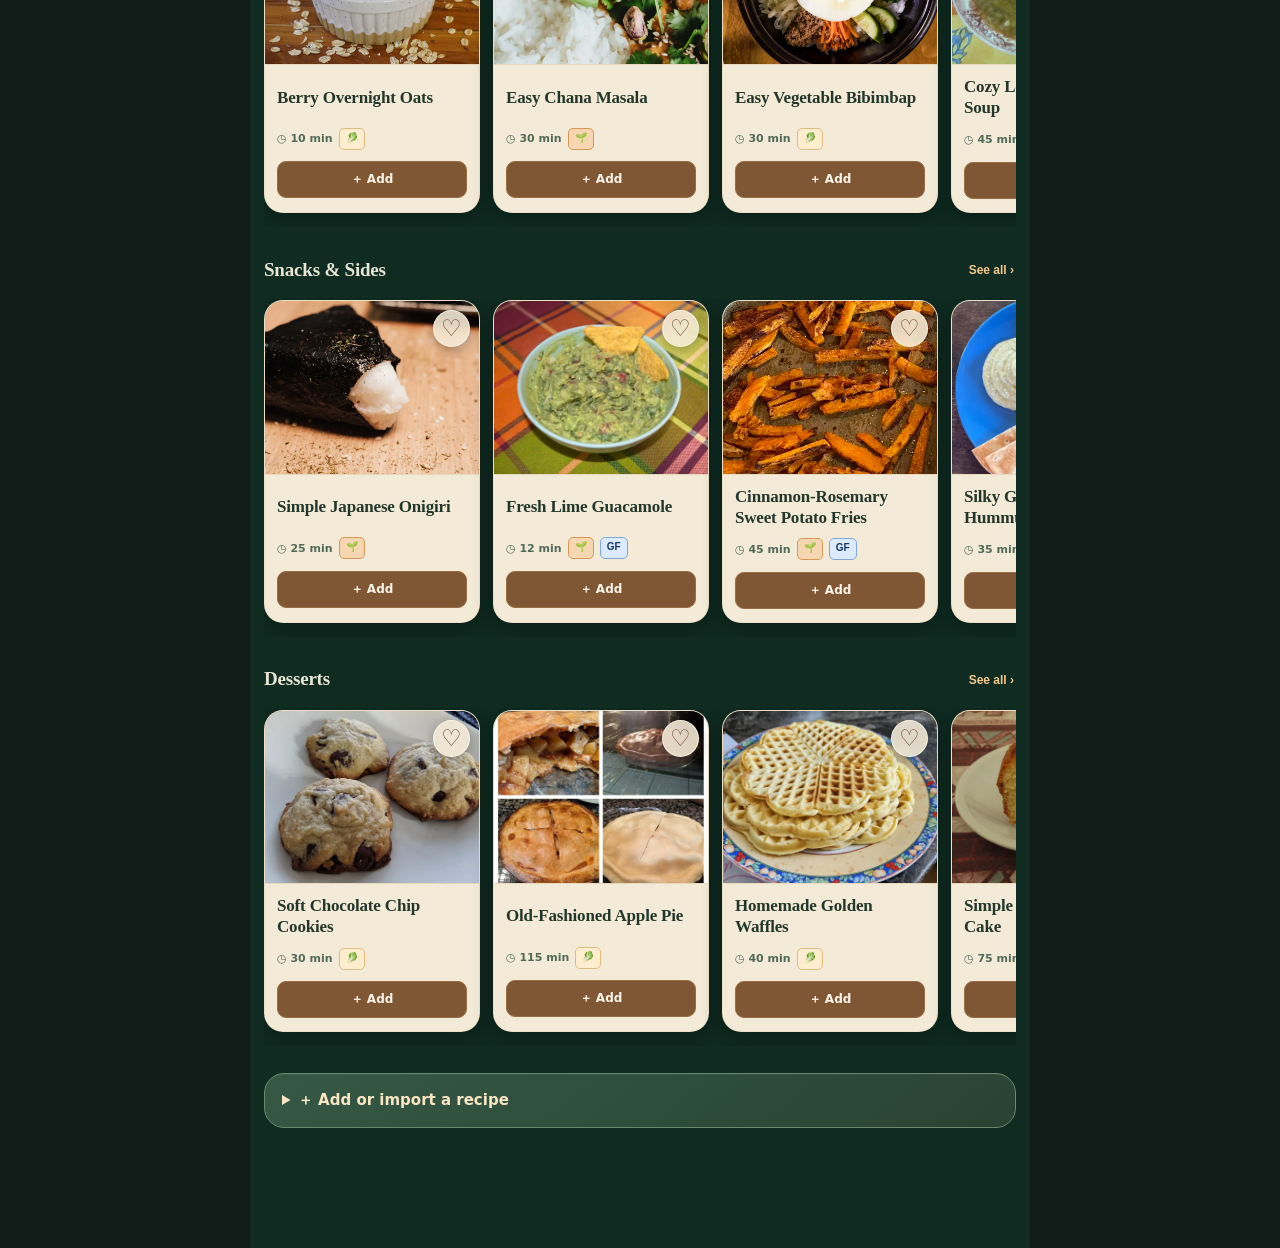
==== commit 66942613: "Fine-tune Forest Cabin header spacing, title scale and fuller treeline" ====
--- a/layout-test/index.html
+++ b/layout-test/index.html
@@ -34,7 +34,7 @@
 .meal-actions{display:grid;grid-template-columns:1fr 1fr;gap:7px}.meal-actions .btn{min-height:37px;padding:8px 6px;font-size:12px}.meal-actions .start-cooking{grid-column:1/-1;font-size:14px;min-height:44px}
 .photo-choice{cursor:pointer;display:grid;place-items:center;font-size:12px;border:1px solid #506452;background:#2f493a;border-radius:10px;min-height:37px}.photo-choice input{display:none}
 @media(max-width:350px){.mealbody{padding:9px}.meal-title h3{font-size:14px}}
-</style><link rel="stylesheet" href="./buddy-v2.css?v=24"><link rel="stylesheet" href="./library-rows-v2.css?v=1"><link rel="stylesheet" href="./ui-polish.css?v=7"><link rel="stylesheet" href="./forest-cabin.css?v=4"></head><body><header class="row cb-app-brand" aria-label="Kitchen Buddy"><div class="kb-brand-emblem" aria-hidden="true"><svg viewBox="0 0 36 36" fill="none" stroke="currentColor" stroke-width="1.9" stroke-linejoin="round" stroke-linecap="round"><path d="M10 22c-7-2-6-12 2-12a7 7 0 0 1 12 0c8 0 9 10 2 12"/><path d="M10 22v7c5 2 11 2 16 0v-7"/><path d="M10 26h16"/></svg></div><h1><span class="kb-brand-kitchen">Kitchen</span><span class="kb-brand-buddy">Buddy</span></h1></header><main><section id="home"><div class="panel alert-setup" id="timerSetupPanel" style="display:none">
+</style><link rel="stylesheet" href="./buddy-v2.css?v=24"><link rel="stylesheet" href="./library-rows-v2.css?v=1"><link rel="stylesheet" href="./ui-polish.css?v=7"><link rel="stylesheet" href="./forest-cabin.css?v=5"></head><body><header class="row cb-app-brand" aria-label="Kitchen Buddy"><div class="kb-brand-emblem" aria-hidden="true"><svg viewBox="0 0 36 36" fill="none" stroke="currentColor" stroke-width="1.9" stroke-linejoin="round" stroke-linecap="round"><path d="M10 22c-7-2-6-12 2-12a7 7 0 0 1 12 0c8 0 9 10 2 12"/><path d="M10 22v7c5 2 11 2 16 0v-7"/><path d="M10 26h16"/></svg></div><h1><span class="kb-brand-kitchen">Kitchen</span><span class="kb-brand-buddy">Buddy</span></h1></header><main><section id="home"><div class="panel alert-setup" id="timerSetupPanel" style="display:none">
 <h3>🔔 Set up cooking timer alerts</h3><p class="small">Before your first cooking session, enable notifications so the app can alert you when it's awake. Your browser may still delay timers in the background.</p>
 <div class="row wrap"><button class="btn" onclick="enableTimerNotifications()">Enable timer notifications</button><button class="btn secondary" onclick="dismissTimerSetup()">Not now</button></div>
 <p class="small muted" id="timerSetupStatus"></p>
--- a/layout-test/forest-cabin.css
+++ b/layout-test/forest-cabin.css
@@ -454,3 +454,30 @@
 #home #recipeCount,#home .filters{display:none!important}
 #home #recipes.kb-library.cards{margin-top:7px}
 #recipes .kb-recipe-section:first-child{padding-top:4px}
+
+
+/* Forest Cabin v5 — lift the brand and cookbook into the canopy. */
+header.cb-app-brand{
+  justify-content:flex-start;
+  min-height:149px;
+  padding:9px 12px 2px;
+  margin:0 -14px 2px!important;
+}
+header.cb-app-brand .kb-brand-emblem{width:43px;height:43px;padding:7px}
+header.cb-app-brand h1{
+  font-size:clamp(36px,10vw,52px);
+  line-height:1.04;
+  margin:3px 0 0;
+  letter-spacing:-1.1px;
+}
+#home .kb-home-tools{margin:0 0 7px!important}
+#home .kb-home-tools .library-intro h2{
+  font-size:clamp(23px,6vw,32px)!important;
+  line-height:1.16;
+}
+#home .kb-home-tools .library-intro::after{margin-top:6px}
+#home #kbSearchField{margin:0 0 15px!important}
+@media(max-width:370px){
+  header.cb-app-brand{min-height:145px;padding-top:8px;margin-bottom:2px!important}
+  header.cb-app-brand h1{font-size:clamp(33px,9.7vw,44px)}
+}
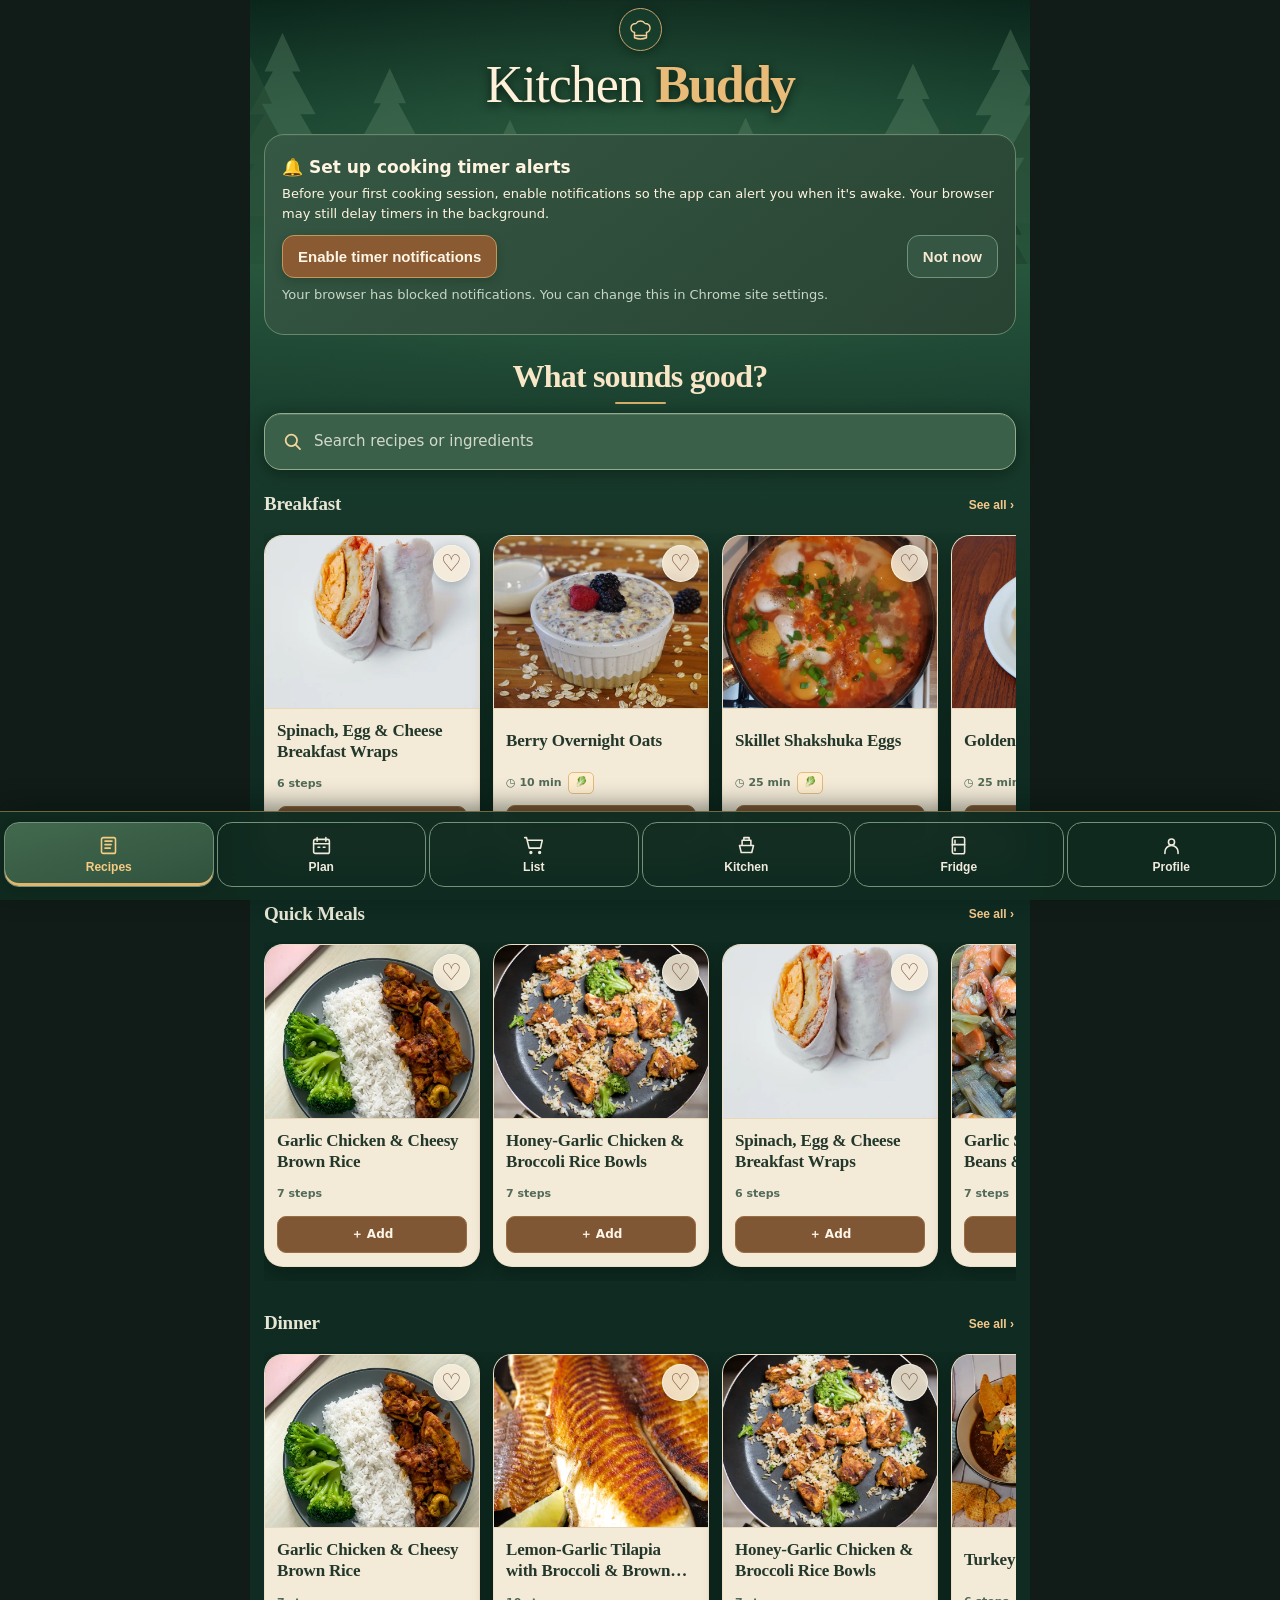
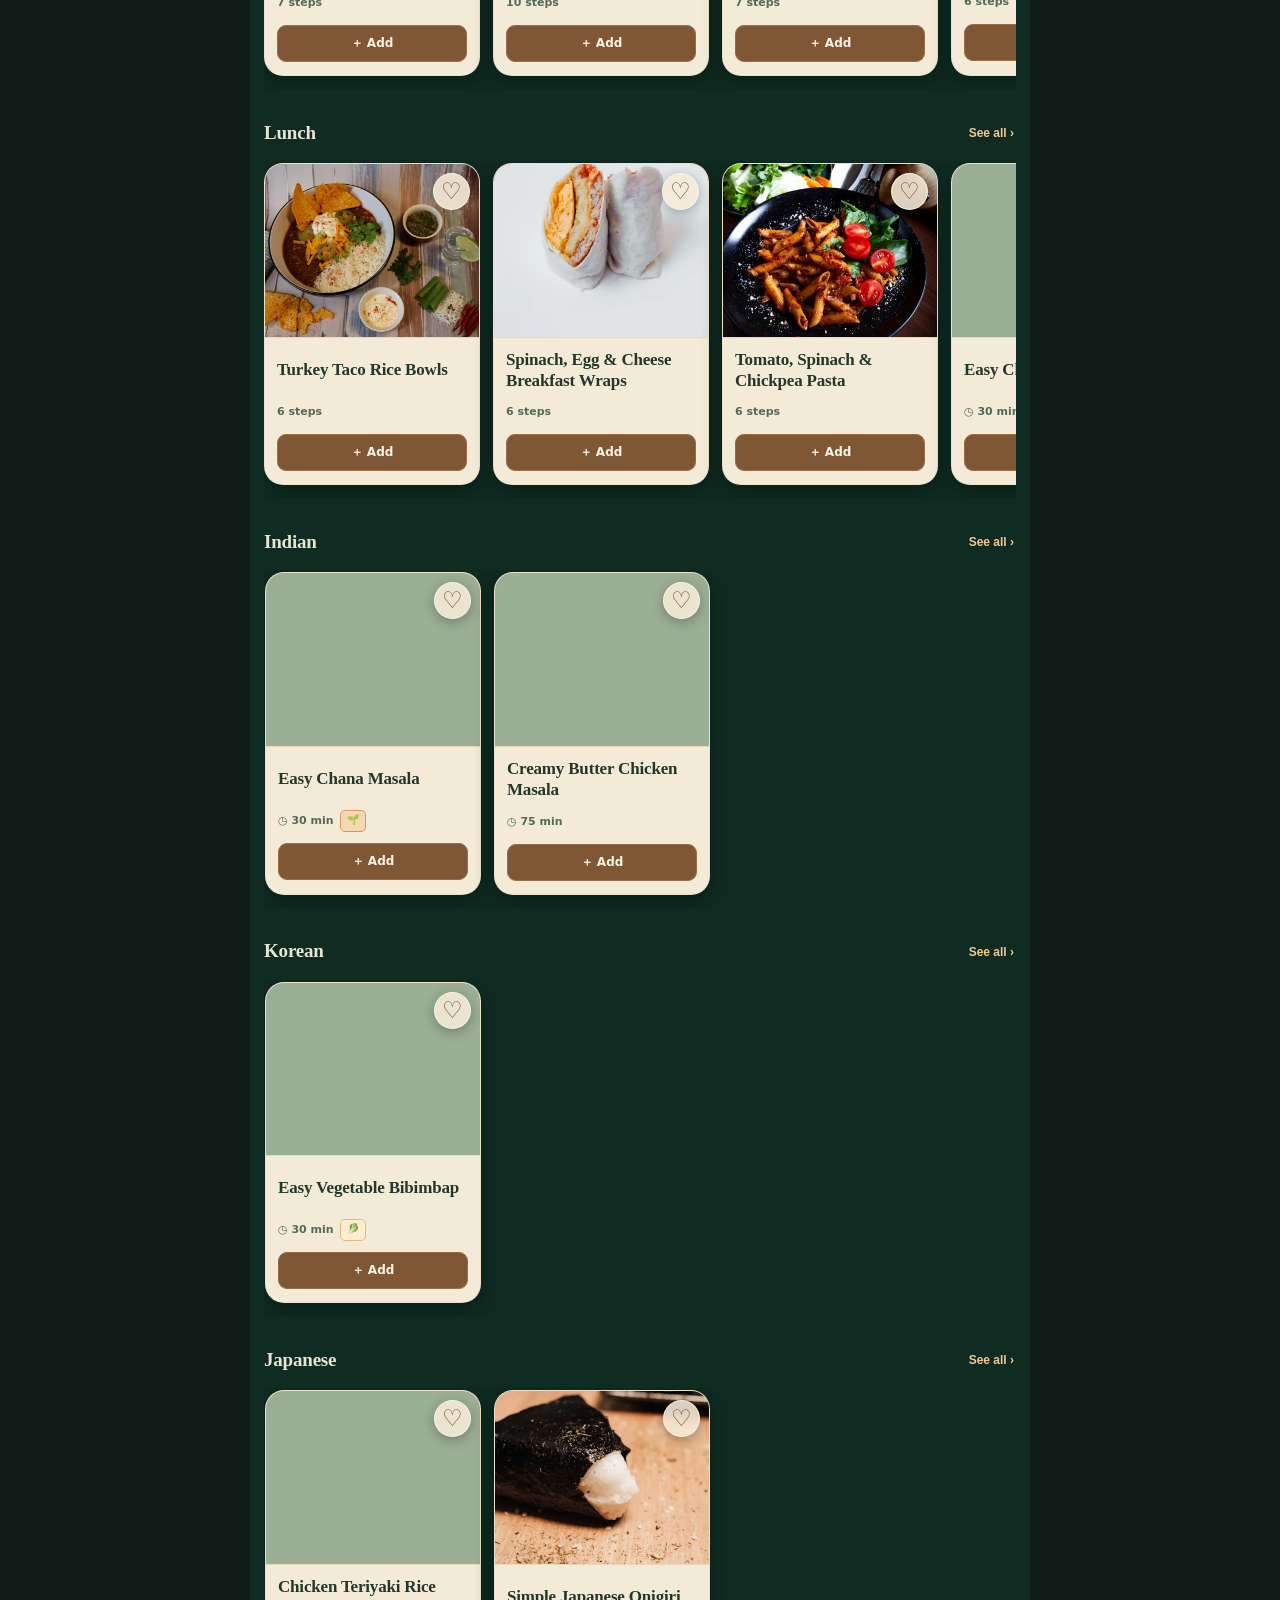
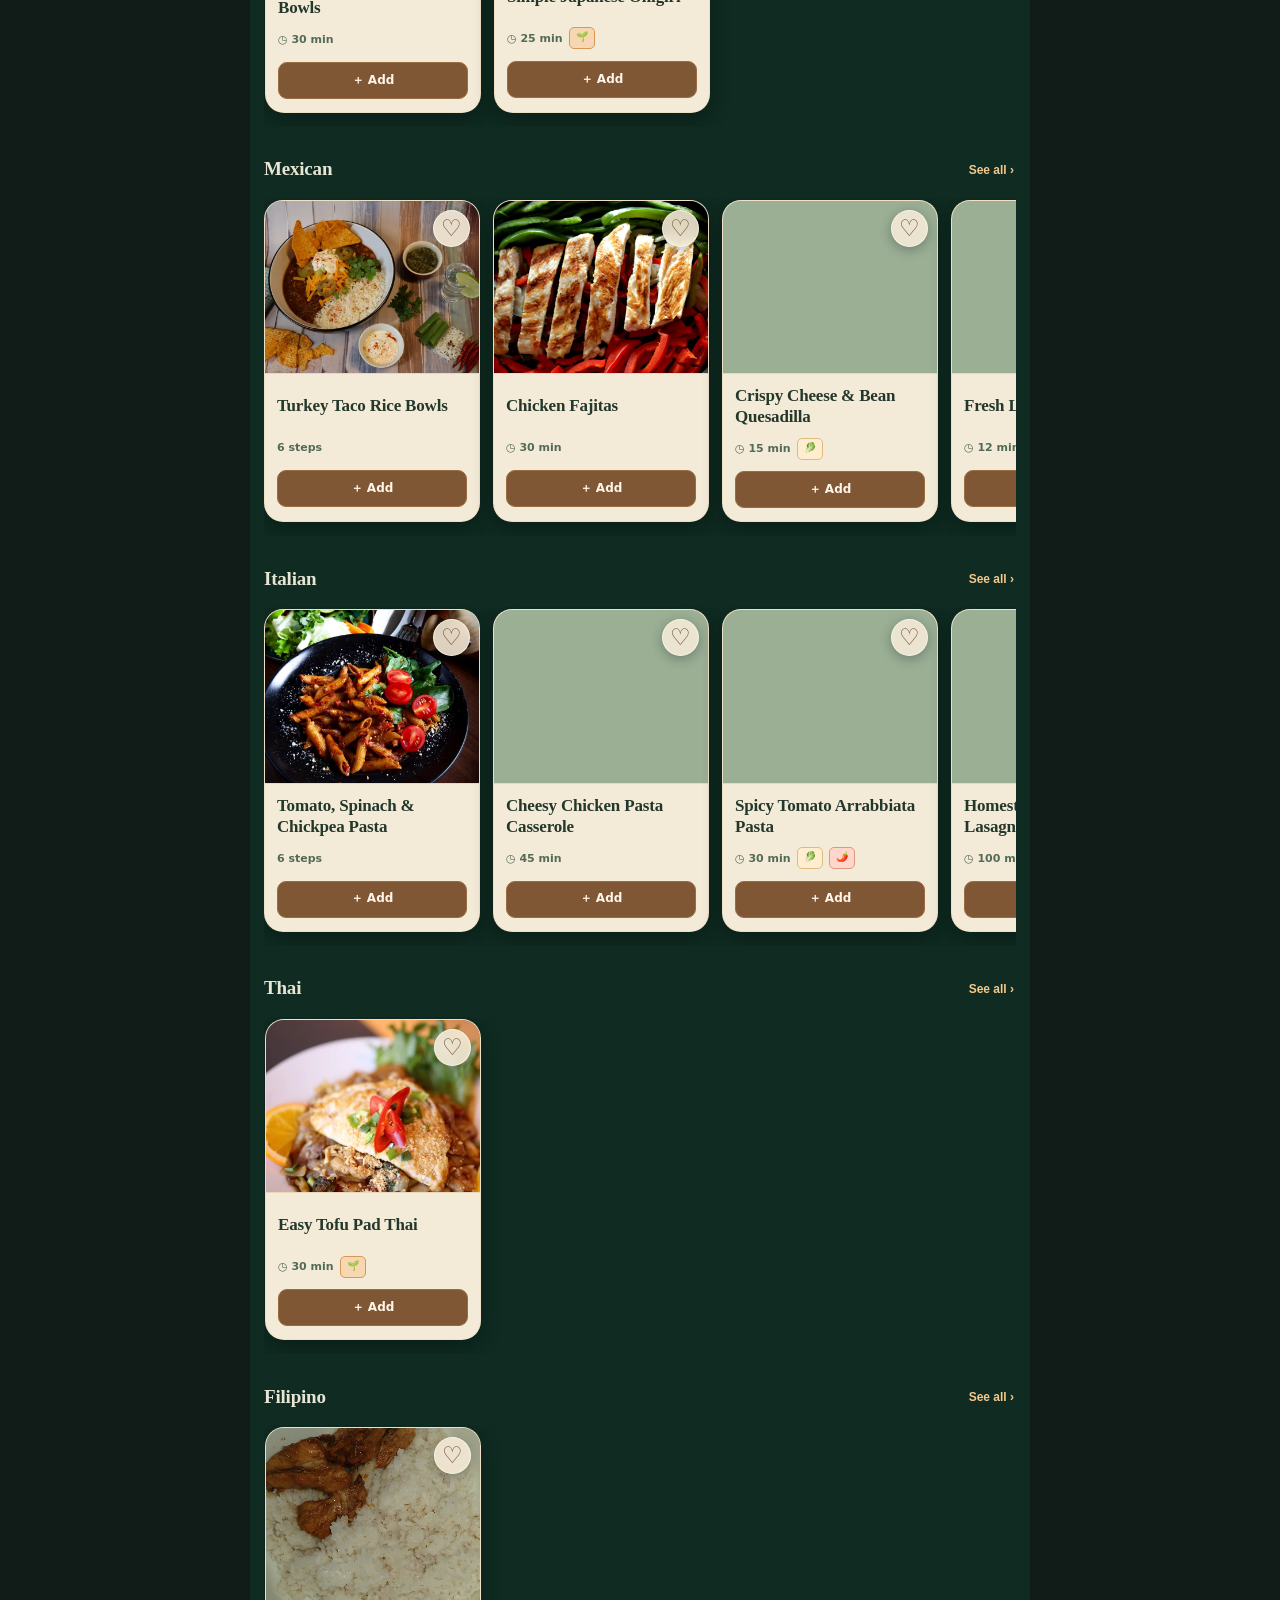
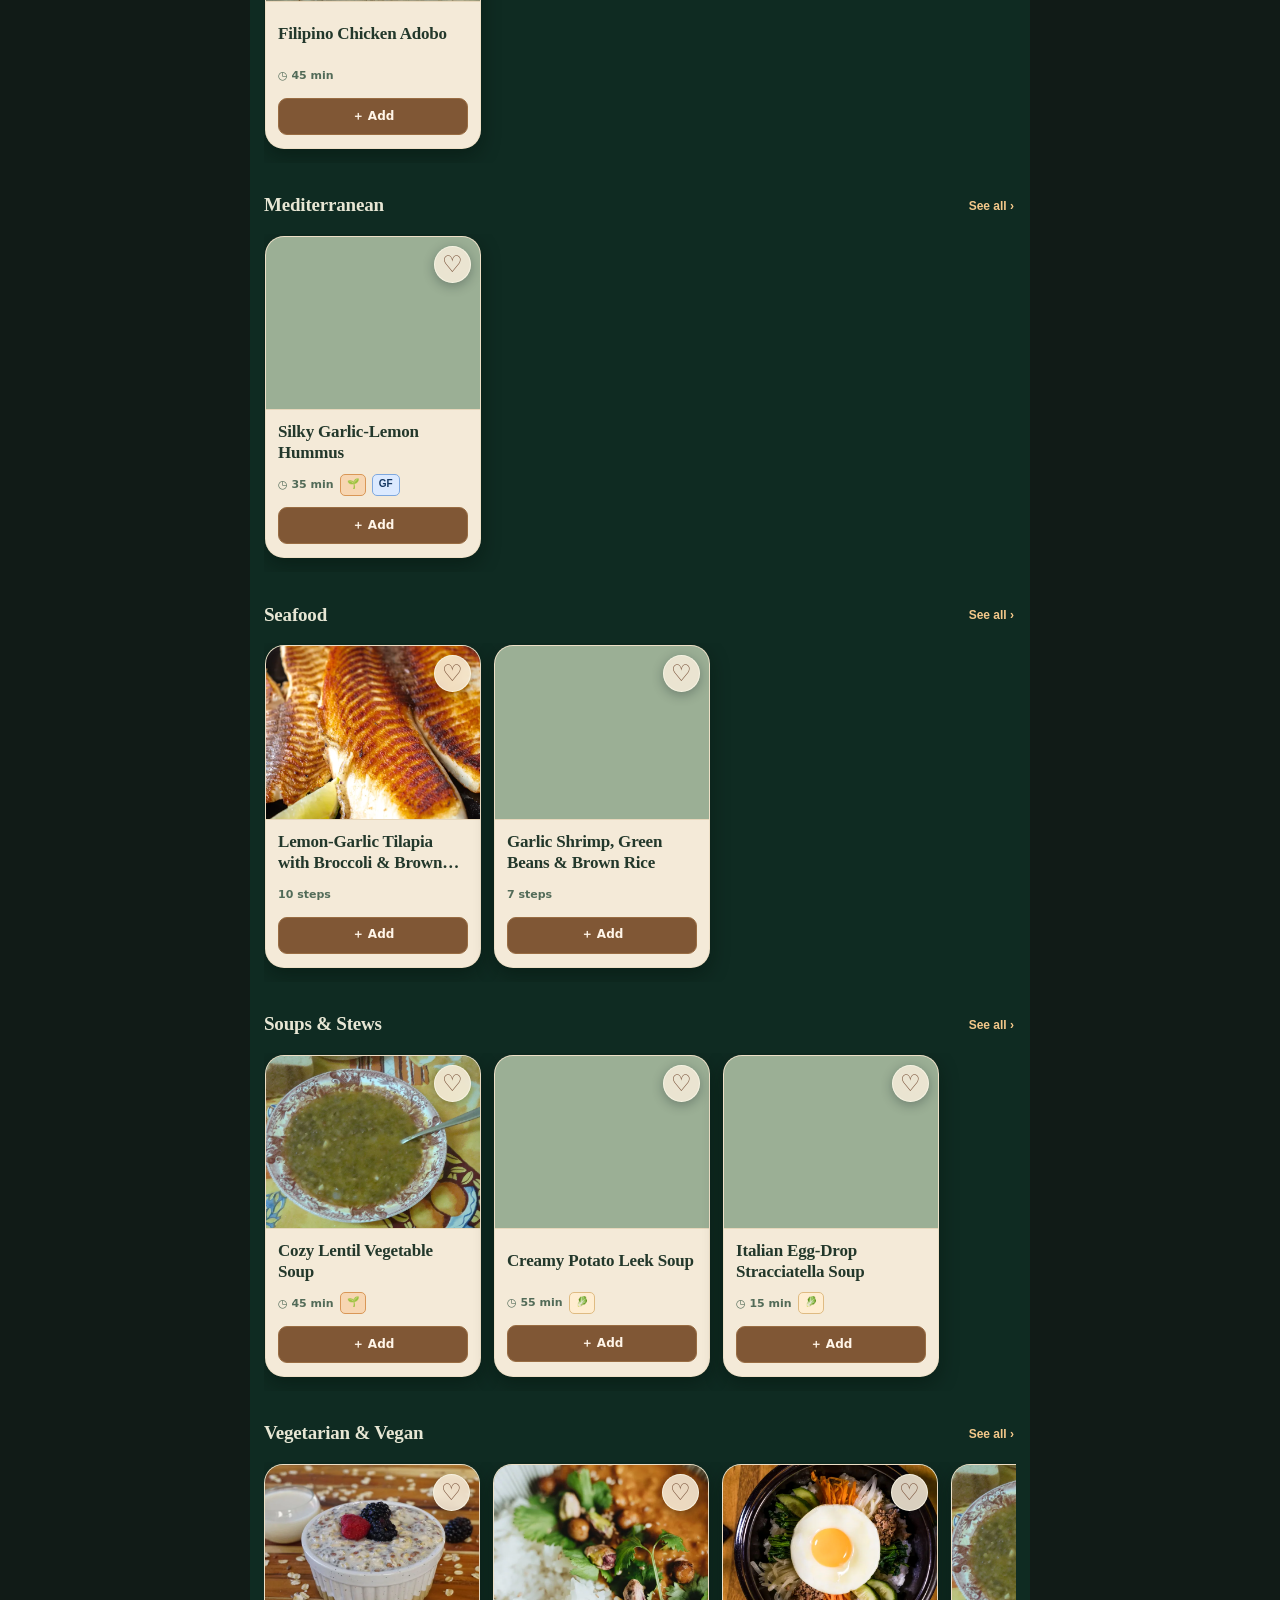
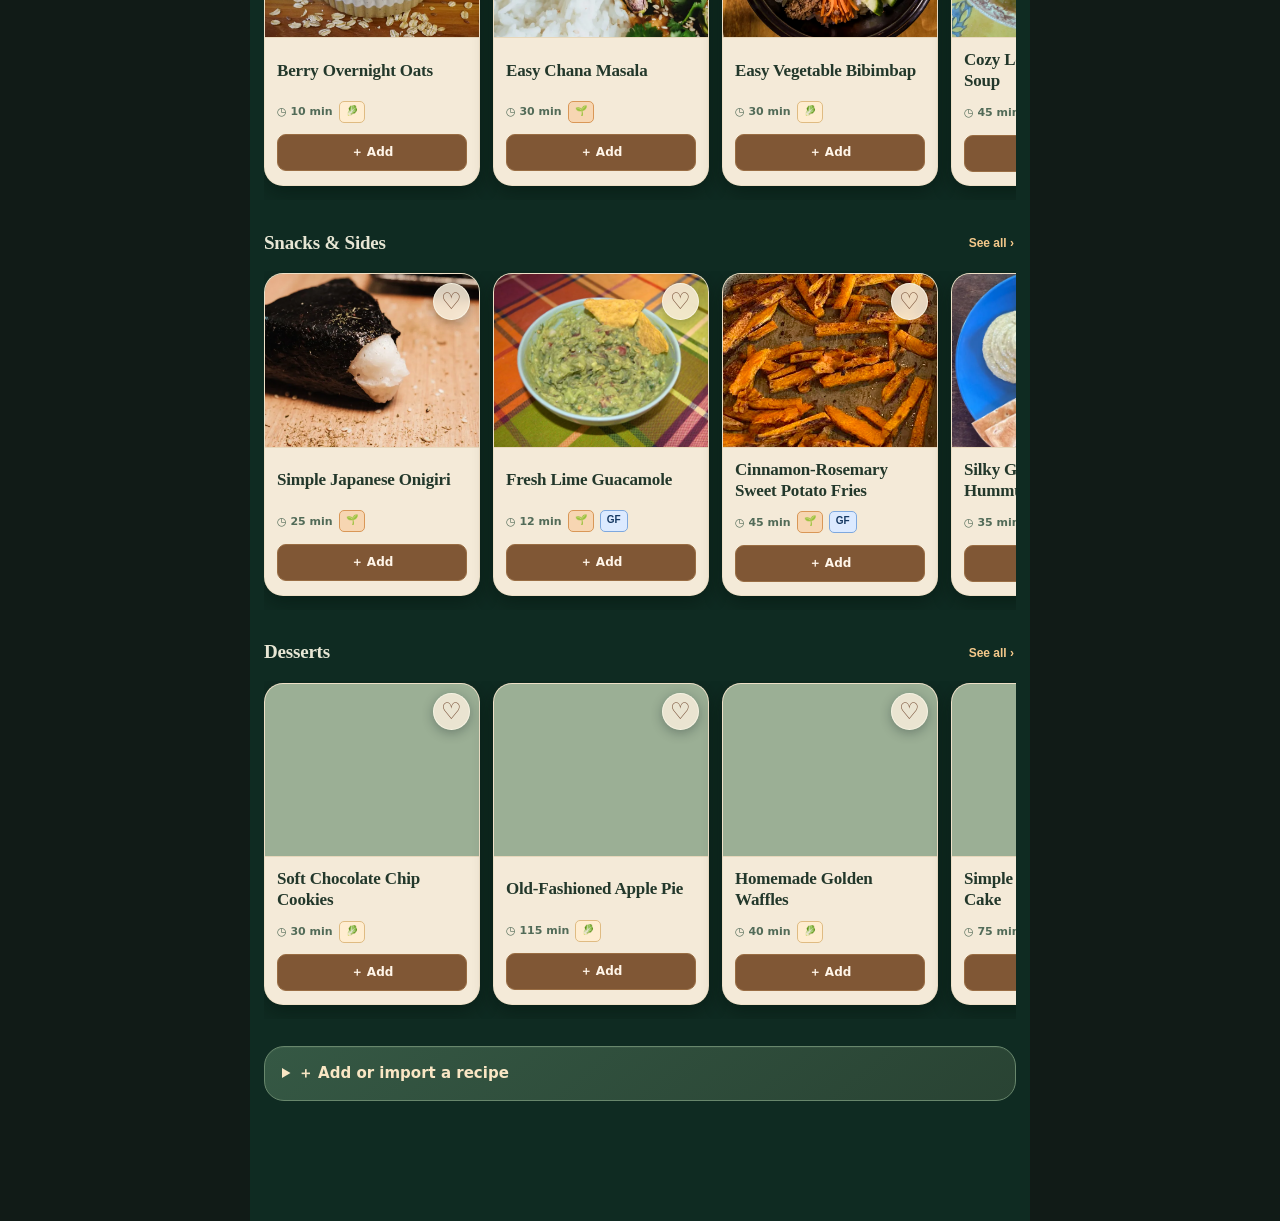
==== commit 5ec441c7: "Refresh Forest Cabin stylesheet cache for compact treeline header" ====
--- a/layout-test/index.html
+++ b/layout-test/index.html
@@ -34,7 +34,7 @@
 .meal-actions{display:grid;grid-template-columns:1fr 1fr;gap:7px}.meal-actions .btn{min-height:37px;padding:8px 6px;font-size:12px}.meal-actions .start-cooking{grid-column:1/-1;font-size:14px;min-height:44px}
 .photo-choice{cursor:pointer;display:grid;place-items:center;font-size:12px;border:1px solid #506452;background:#2f493a;border-radius:10px;min-height:37px}.photo-choice input{display:none}
 @media(max-width:350px){.mealbody{padding:9px}.meal-title h3{font-size:14px}}
-</style><link rel="stylesheet" href="./buddy-v2.css?v=24"><link rel="stylesheet" href="./library-rows-v2.css?v=1"><link rel="stylesheet" href="./ui-polish.css?v=7"><link rel="stylesheet" href="./forest-cabin.css?v=5"></head><body><header class="row cb-app-brand" aria-label="Kitchen Buddy"><div class="kb-brand-emblem" aria-hidden="true"><svg viewBox="0 0 36 36" fill="none" stroke="currentColor" stroke-width="1.9" stroke-linejoin="round" stroke-linecap="round"><path d="M10 22c-7-2-6-12 2-12a7 7 0 0 1 12 0c8 0 9 10 2 12"/><path d="M10 22v7c5 2 11 2 16 0v-7"/><path d="M10 26h16"/></svg></div><h1><span class="kb-brand-kitchen">Kitchen</span><span class="kb-brand-buddy">Buddy</span></h1></header><main><section id="home"><div class="panel alert-setup" id="timerSetupPanel" style="display:none">
+</style><link rel="stylesheet" href="./buddy-v2.css?v=24"><link rel="stylesheet" href="./library-rows-v2.css?v=1"><link rel="stylesheet" href="./ui-polish.css?v=7"><link rel="stylesheet" href="./forest-cabin.css?v=6"></head><body><header class="row cb-app-brand" aria-label="Kitchen Buddy"><div class="kb-brand-emblem" aria-hidden="true"><svg viewBox="0 0 36 36" fill="none" stroke="currentColor" stroke-width="1.9" stroke-linejoin="round" stroke-linecap="round"><path d="M10 22c-7-2-6-12 2-12a7 7 0 0 1 12 0c8 0 9 10 2 12"/><path d="M10 22v7c5 2 11 2 16 0v-7"/><path d="M10 26h16"/></svg></div><h1><span class="kb-brand-kitchen">Kitchen</span><span class="kb-brand-buddy">Buddy</span></h1></header><main><section id="home"><div class="panel alert-setup" id="timerSetupPanel" style="display:none">
 <h3>🔔 Set up cooking timer alerts</h3><p class="small">Before your first cooking session, enable notifications so the app can alert you when it's awake. Your browser may still delay timers in the background.</p>
 <div class="row wrap"><button class="btn" onclick="enableTimerNotifications()">Enable timer notifications</button><button class="btn secondary" onclick="dismissTimerSetup()">Not now</button></div>
 <p class="small muted" id="timerSetupStatus"></p>
--- a/layout-test/forest-cabin.css
+++ b/layout-test/forest-cabin.css
@@ -402,7 +402,7 @@
 html{background:#0b241b}
 body{
  background:
-   url("./forest-pines.svg?v=4") center 0 / 100% 264px no-repeat,
+   url("./forest-pines.svg?v=5") center 0 / 100% 264px no-repeat,
    radial-gradient(ellipse 92% 320px at 50% 165px,rgba(73,126,86,.37) 0%,rgba(35,83,59,.14) 70%,transparent 100%),
    linear-gradient(180deg,#081f17 0px,#153e2c 110px,#28573d 245px,#183b2c 440px,#0f2b22 750px)!important;
  background-attachment:scroll,scroll,scroll!important;
@@ -459,9 +459,9 @@
 /* Forest Cabin v5 — lift the brand and cookbook into the canopy. */
 header.cb-app-brand{
   justify-content:flex-start;
-  min-height:149px;
-  padding:9px 12px 2px;
-  margin:0 -14px 2px!important;
+  min-height:122px;
+  padding:8px 12px 1px;
+  margin:0 -14px 0!important;
 }
 header.cb-app-brand .kb-brand-emblem{width:43px;height:43px;padding:7px}
 header.cb-app-brand h1{
@@ -478,6 +478,6 @@
 #home .kb-home-tools .library-intro::after{margin-top:6px}
 #home #kbSearchField{margin:0 0 15px!important}
 @media(max-width:370px){
-  header.cb-app-brand{min-height:145px;padding-top:8px;margin-bottom:2px!important}
+  header.cb-app-brand{min-height:120px;padding-top:7px;margin-bottom:0!important}
   header.cb-app-brand h1{font-size:clamp(33px,9.7vw,44px)}
 }
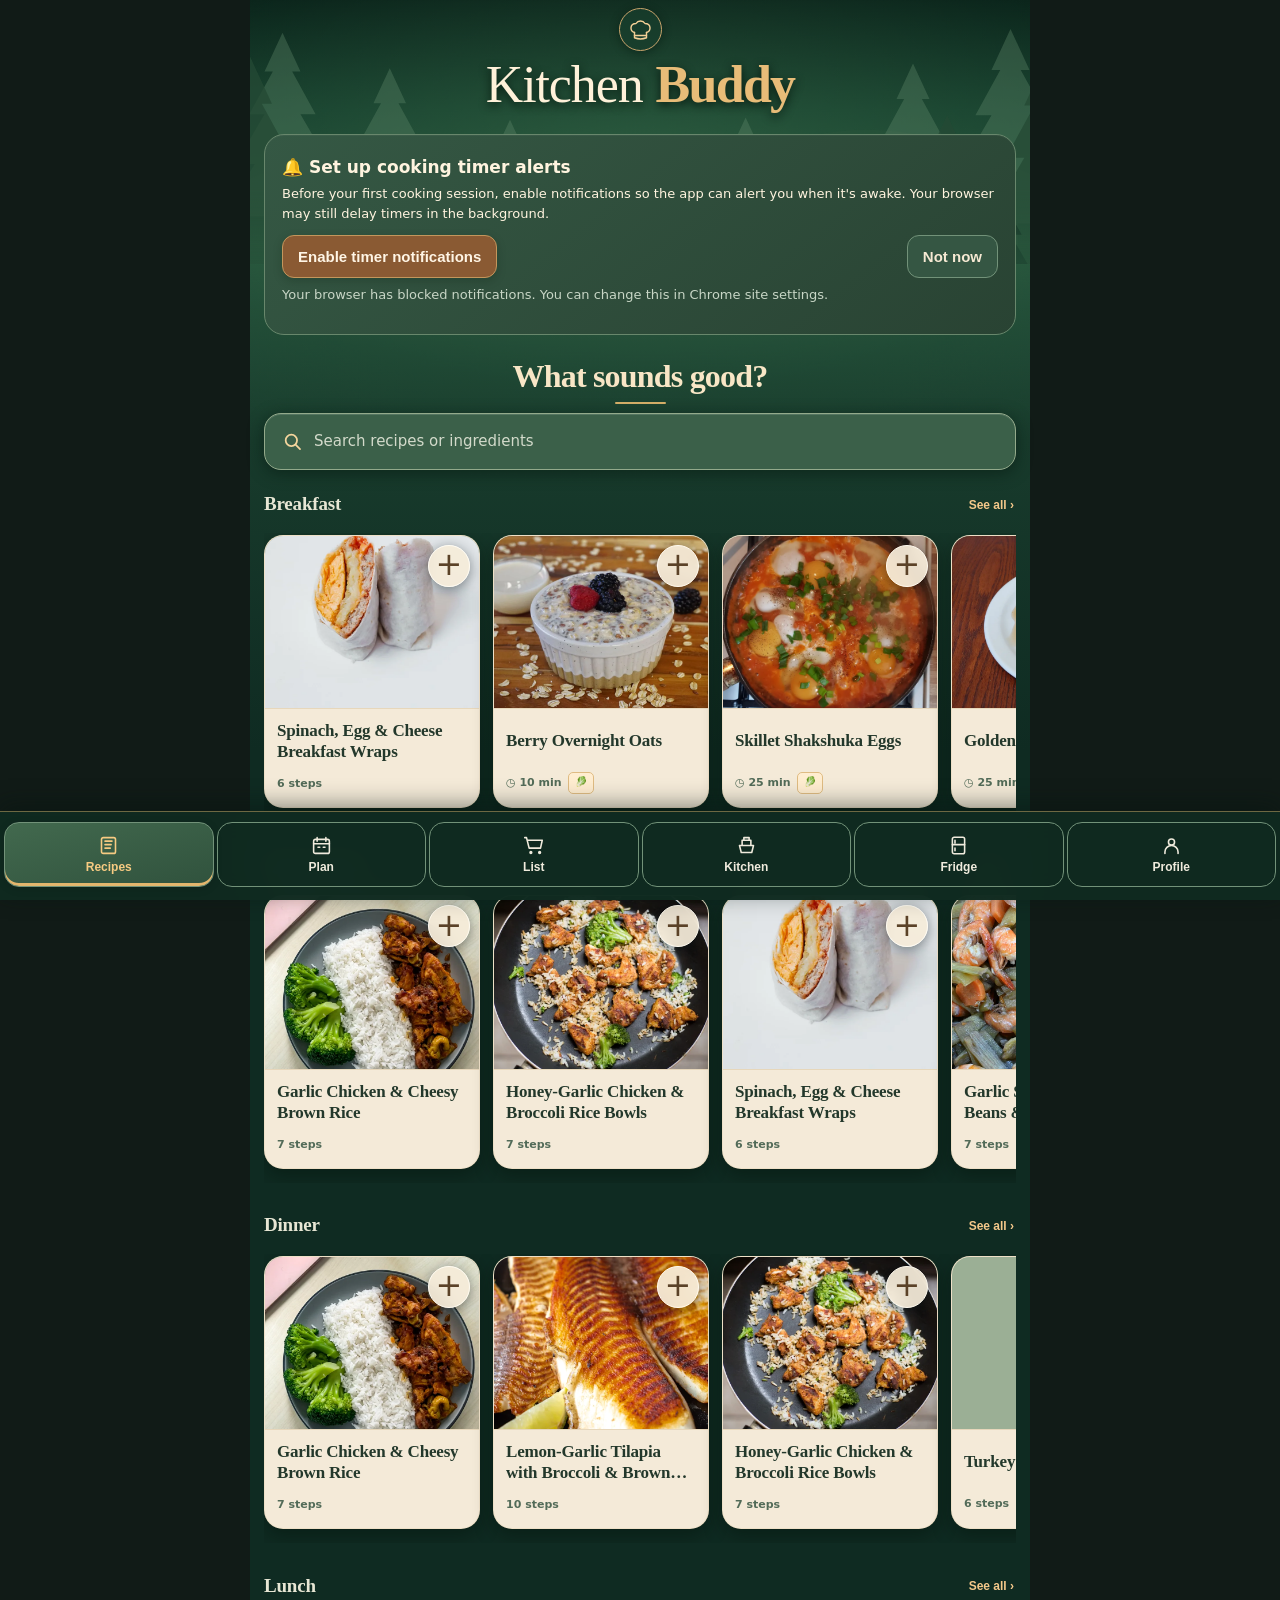
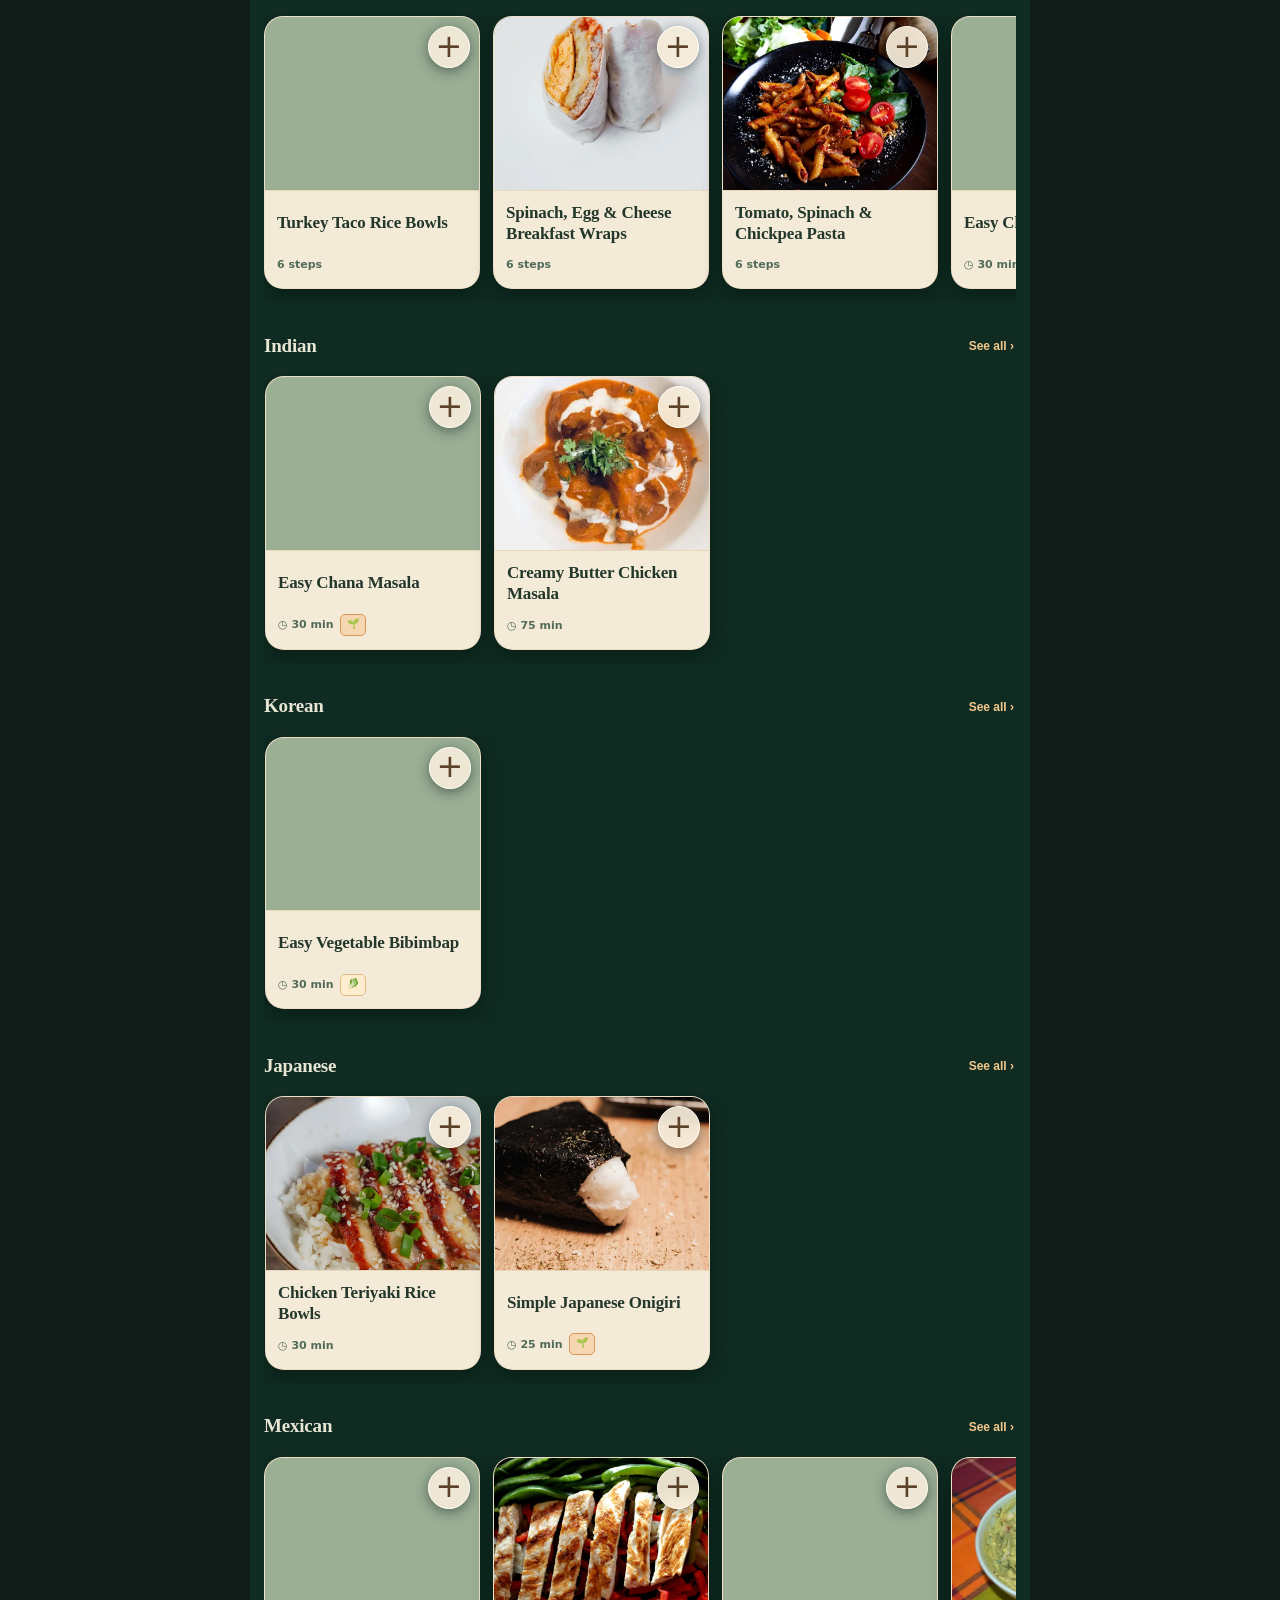
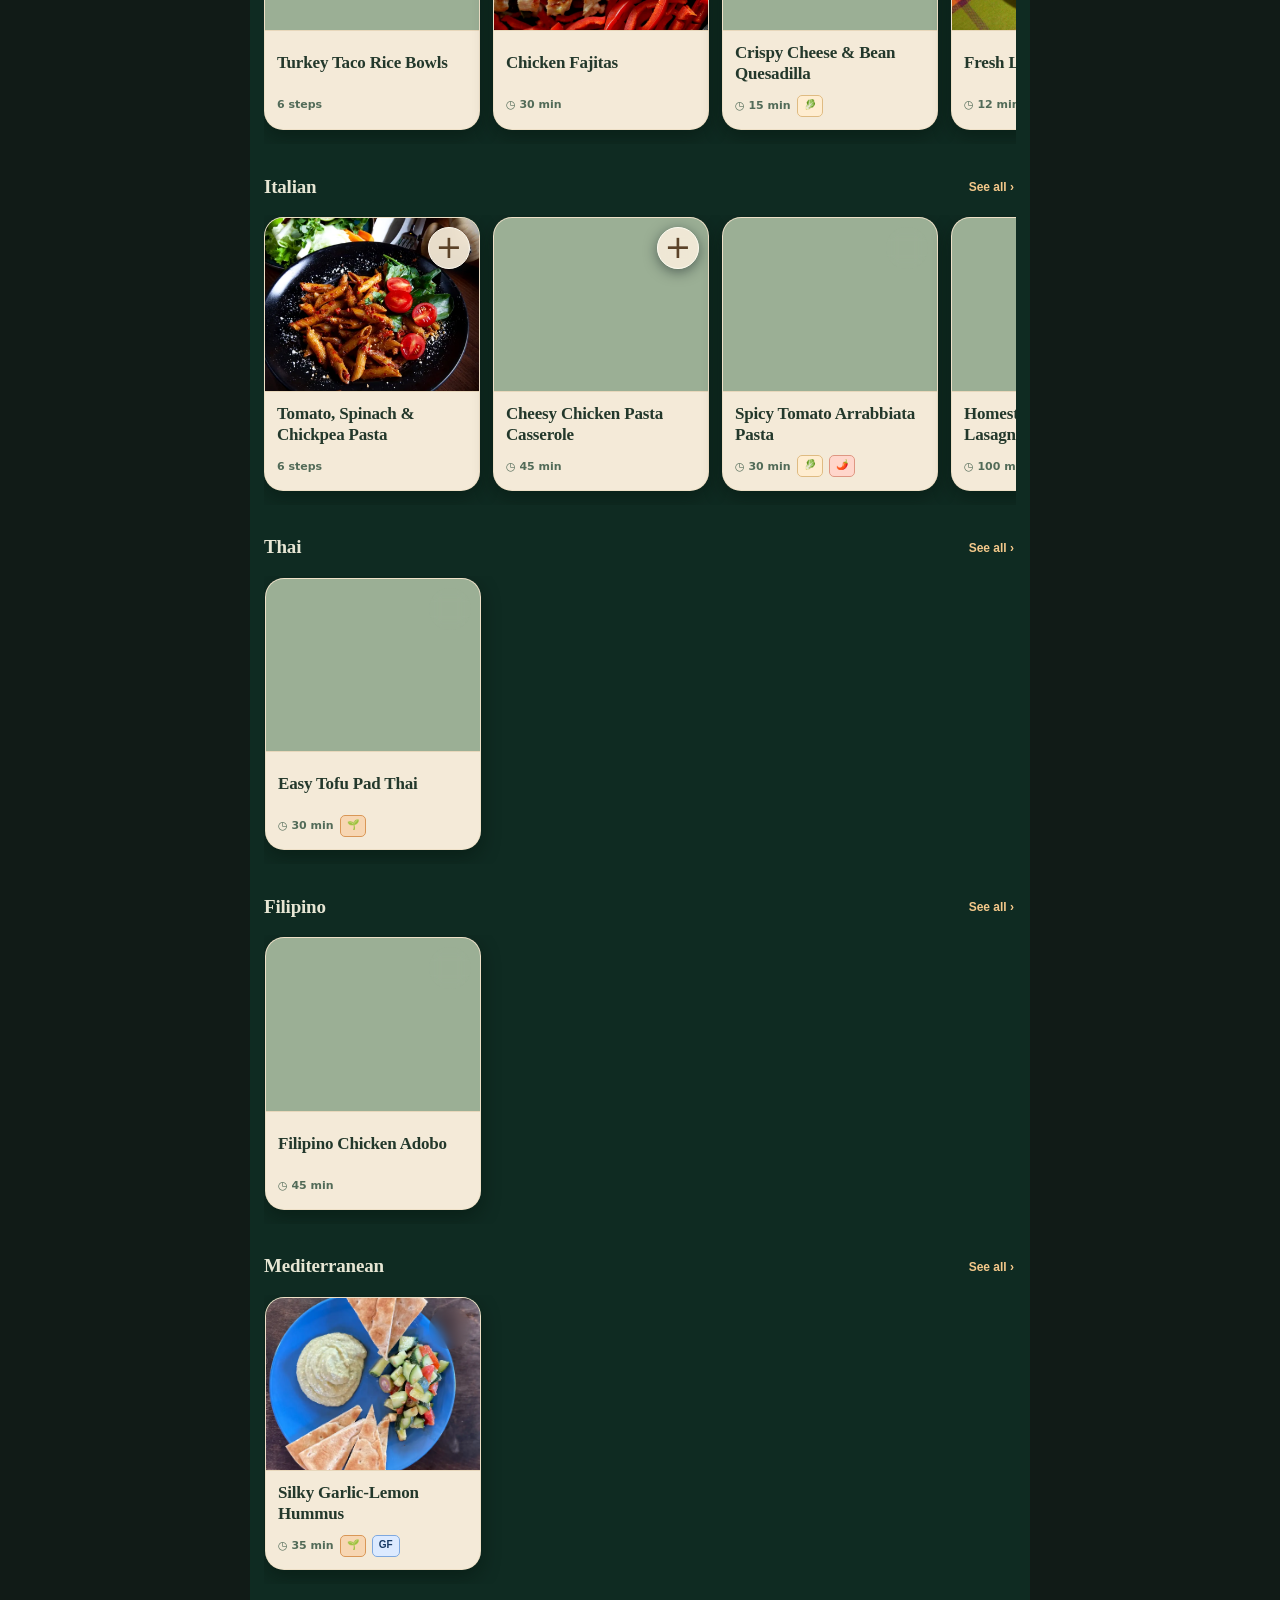
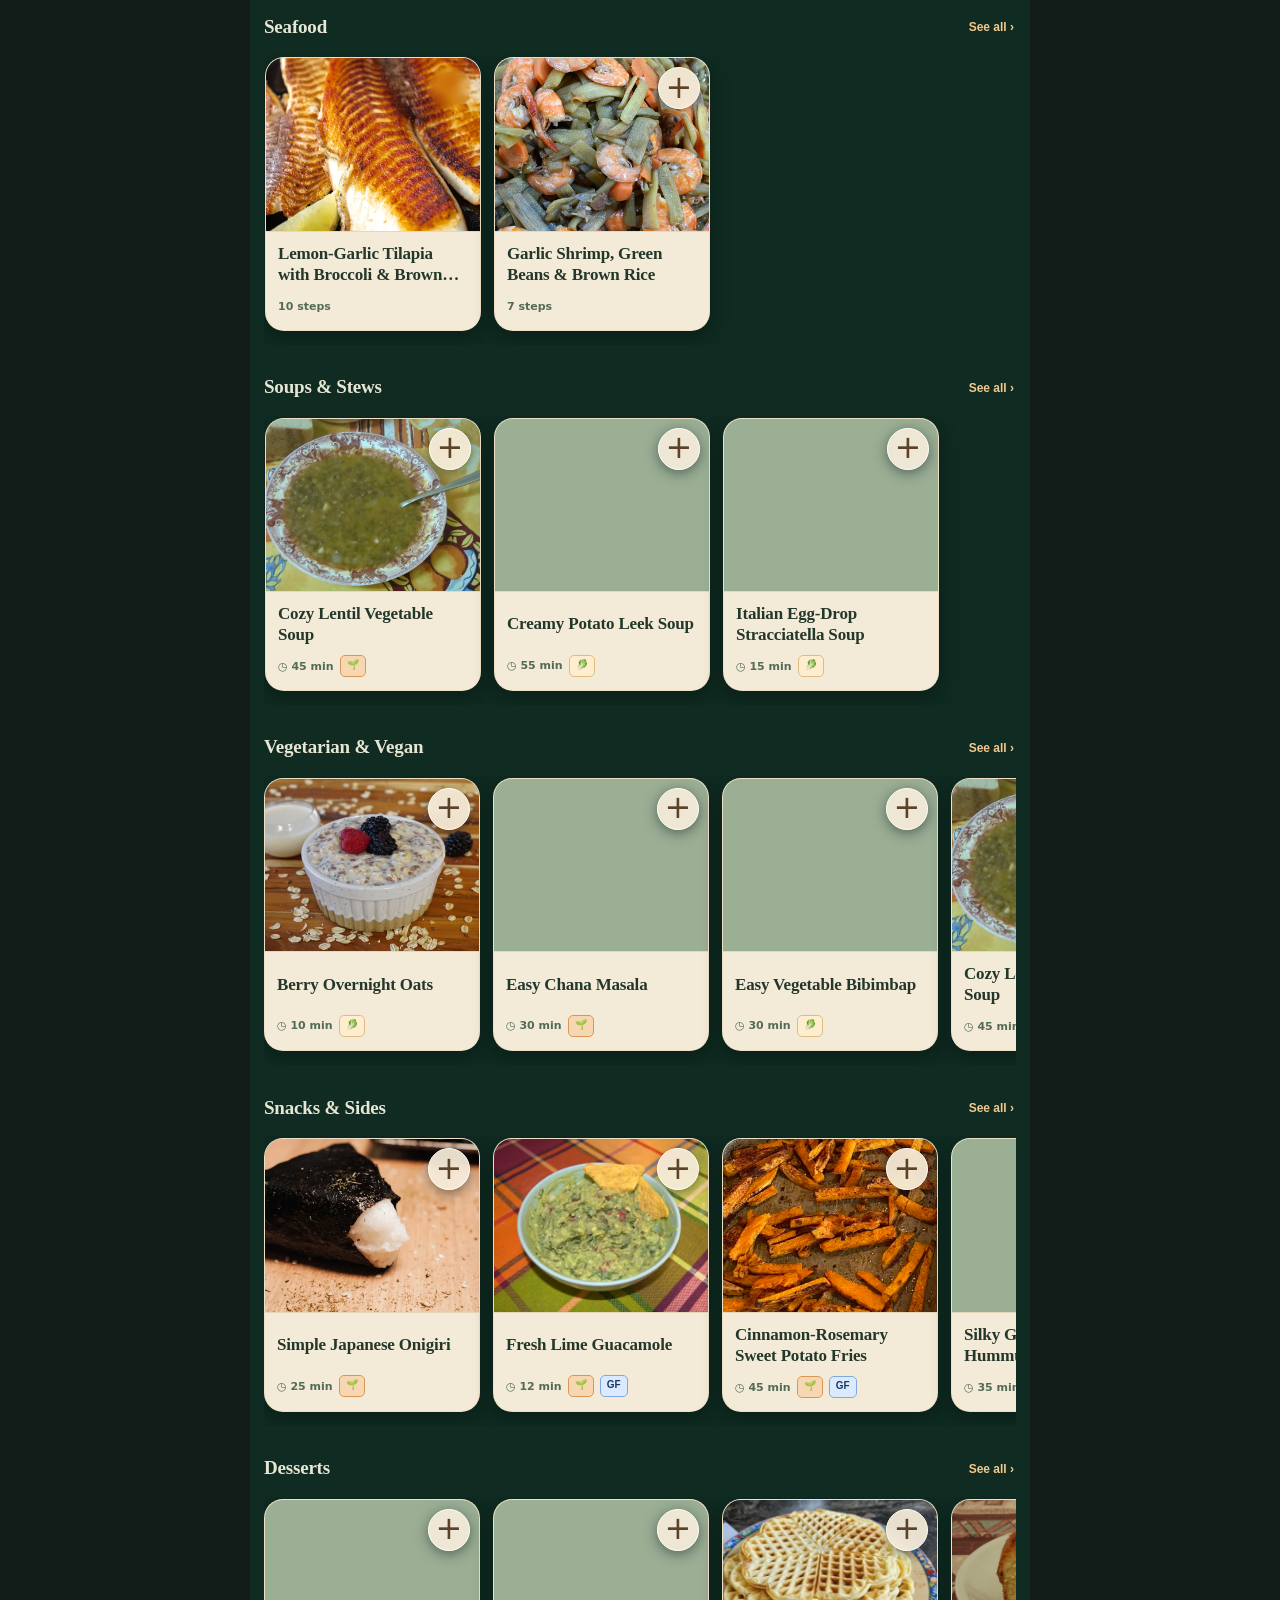
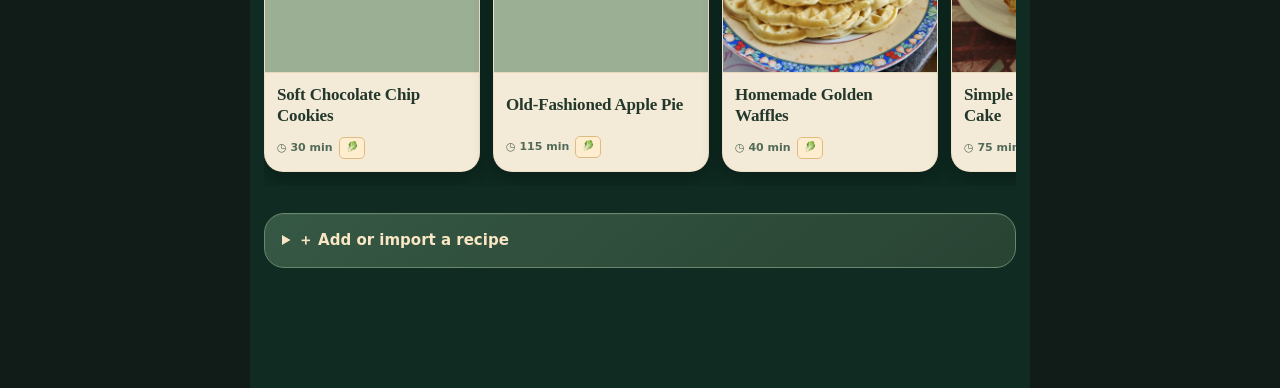
==== commit 00623ae1: "Replace favorite on cards with plus-to-plan, add recipe-page favorite heart" ====
--- a/layout-test/index.html
+++ b/layout-test/index.html
@@ -34,7 +34,7 @@
 .meal-actions{display:grid;grid-template-columns:1fr 1fr;gap:7px}.meal-actions .btn{min-height:37px;padding:8px 6px;font-size:12px}.meal-actions .start-cooking{grid-column:1/-1;font-size:14px;min-height:44px}
 .photo-choice{cursor:pointer;display:grid;place-items:center;font-size:12px;border:1px solid #506452;background:#2f493a;border-radius:10px;min-height:37px}.photo-choice input{display:none}
 @media(max-width:350px){.mealbody{padding:9px}.meal-title h3{font-size:14px}}
-</style><link rel="stylesheet" href="./buddy-v2.css?v=24"><link rel="stylesheet" href="./library-rows-v2.css?v=1"><link rel="stylesheet" href="./ui-polish.css?v=7"><link rel="stylesheet" href="./forest-cabin.css?v=6"></head><body><header class="row cb-app-brand" aria-label="Kitchen Buddy"><div class="kb-brand-emblem" aria-hidden="true"><svg viewBox="0 0 36 36" fill="none" stroke="currentColor" stroke-width="1.9" stroke-linejoin="round" stroke-linecap="round"><path d="M10 22c-7-2-6-12 2-12a7 7 0 0 1 12 0c8 0 9 10 2 12"/><path d="M10 22v7c5 2 11 2 16 0v-7"/><path d="M10 26h16"/></svg></div><h1><span class="kb-brand-kitchen">Kitchen</span><span class="kb-brand-buddy">Buddy</span></h1></header><main><section id="home"><div class="panel alert-setup" id="timerSetupPanel" style="display:none">
+</style><link rel="stylesheet" href="./buddy-v2.css?v=24"><link rel="stylesheet" href="./library-rows-v2.css?v=1"><link rel="stylesheet" href="./ui-polish.css?v=7"><link rel="stylesheet" href="./forest-cabin.css?v=7"></head><body><header class="row cb-app-brand" aria-label="Kitchen Buddy"><div class="kb-brand-emblem" aria-hidden="true"><svg viewBox="0 0 36 36" fill="none" stroke="currentColor" stroke-width="1.9" stroke-linejoin="round" stroke-linecap="round"><path d="M10 22c-7-2-6-12 2-12a7 7 0 0 1 12 0c8 0 9 10 2 12"/><path d="M10 22v7c5 2 11 2 16 0v-7"/><path d="M10 26h16"/></svg></div><h1><span class="kb-brand-kitchen">Kitchen</span><span class="kb-brand-buddy">Buddy</span></h1></header><main><section id="home"><div class="panel alert-setup" id="timerSetupPanel" style="display:none">
 <h3>🔔 Set up cooking timer alerts</h3><p class="small">Before your first cooking session, enable notifications so the app can alert you when it's awake. Your browser may still delay timers in the background.</p>
 <div class="row wrap"><button class="btn" onclick="enableTimerNotifications()">Enable timer notifications</button><button class="btn secondary" onclick="dismissTimerSetup()">Not now</button></div>
 <p class="small muted" id="timerSetupStatus"></p>
@@ -332,4 +332,4 @@
 function finishCooking(){acknowledgeAlarm();running=false;deadline=null;const r=recipe();if(hasItems(r)){if(confirm('Finished cooking? Tap OK to deduct ingredients from inventory. Cancel to keep inventory unchanged.')){for(const x of r.items){let need=Number(x.qty);for(const y of state.inventory.filter(y=>y.name.toLowerCase()===x.name.toLowerCase()&&y.unit===x.unit)){const n=Math.min(need,y.qty);y.qty=+(y.qty-n).toFixed(3);need-=n}}state.inventory=state.inventory.filter(x=>x.qty>0);save();toast('Dinner done! Inventory updated.')}else toast('Finished; inventory unchanged.')}else toast('Dinner done! Text-only ingredients not deducted.');showTab('home')}
 /* Render photo-first UI after the second script overrides the starter renderer. */
 renderRecipes();
-</script><script src="./buddy-v2.js?v=213"></script><script src="./catalog-additions-v2.js?v=1"></script><script src="./genuine-recipe-discoveries.js?v=1"></script><script src="./more-real-recipe-photos.js?v=1"></script><script src="./photographed-recipes-batch3.js?v=1"></script><script src="./library-rows-v2.js?v=11"></script><script src="./ui-polish.js?v=4"></script><script src="./navigation-history.js?v=2"></script></body></html>
+</script><script src="./buddy-v2.js?v=214"></script><script src="./catalog-additions-v2.js?v=1"></script><script src="./genuine-recipe-discoveries.js?v=1"></script><script src="./more-real-recipe-photos.js?v=1"></script><script src="./photographed-recipes-batch3.js?v=1"></script><script src="./library-rows-v2.js?v=12"></script><script src="./ui-polish.js?v=4"></script><script src="./navigation-history.js?v=2"></script></body></html>
--- a/layout-test/forest-cabin.css
+++ b/layout-test/forest-cabin.css
@@ -481,3 +481,37 @@
   header.cb-app-brand{min-height:120px;padding-top:7px;margin-bottom:0!important}
   header.cb-app-brand h1{font-size:clamp(33px,9.7vw,44px)}
 }
+
+/* Forest Cabin: one picture plus to plan; heart inside recipe view. */
+#recipes .kb-compact-card{position:relative}
+#recipes .kb-card-plan{
+ position:absolute;z-index:3;top:9px;right:9px;
+ display:grid;place-items:center;
+ width:42px;height:42px;min-width:42px;min-height:42px;
+ padding:0 0 3px;border-radius:50%;
+ background:#f6ecdaed;border:1.5px solid #fffbf1;
+ color:#5b4228;box-shadow:0 3px 13px #0b171e80;
+ backdrop-filter:blur(6px);
+ font:500 32px/1 system-ui,-apple-system,sans-serif;
+ cursor:pointer;touch-action:manipulation;
+}
+#recipes .kb-card-plan:active{transform:scale(.95);background:#e4bc80}
+#recipes .kb-compact-info{padding-bottom:11px}
+#cook .cb-cook-heading{gap:10px;align-items:flex-start}
+#cook .cb-cook-title{flex:1 1 auto;min-width:0}
+#cook .cb-cook-title h2{overflow-wrap:anywhere;line-height:1.18}
+#cook .cb-cook-head-actions{display:flex;align-items:center;gap:7px;flex:0 0 auto}
+#cook .cb-cook-head-actions>.btn{min-height:42px;white-space:nowrap;padding:9px 10px;font-size:12px}
+#cook .cb-recipe-favorite{
+ width:42px;height:42px;min-width:42px;
+ display:grid;place-items:center;
+ background:#31503e;border:1px solid #7b997d;
+ border-radius:13px;color:#f0d3c3;font-size:26px;line-height:1;cursor:pointer;
+}
+#cook .cb-recipe-favorite.is-favorite{background:#f4e4d3;color:#a84751;border-color:#ddbfa5}
+#recipes .kb-card-plan:focus-visible,#cook .cb-recipe-favorite:focus-visible{outline:3px solid #f3cd89;outline-offset:2px}
+@media(max-width:375px){
+ #cook .cb-cook-heading{gap:6px}
+ #cook .cb-cook-head-actions{gap:5px}
+ #cook .cb-cook-head-actions>.btn{padding:9px 7px}
+}
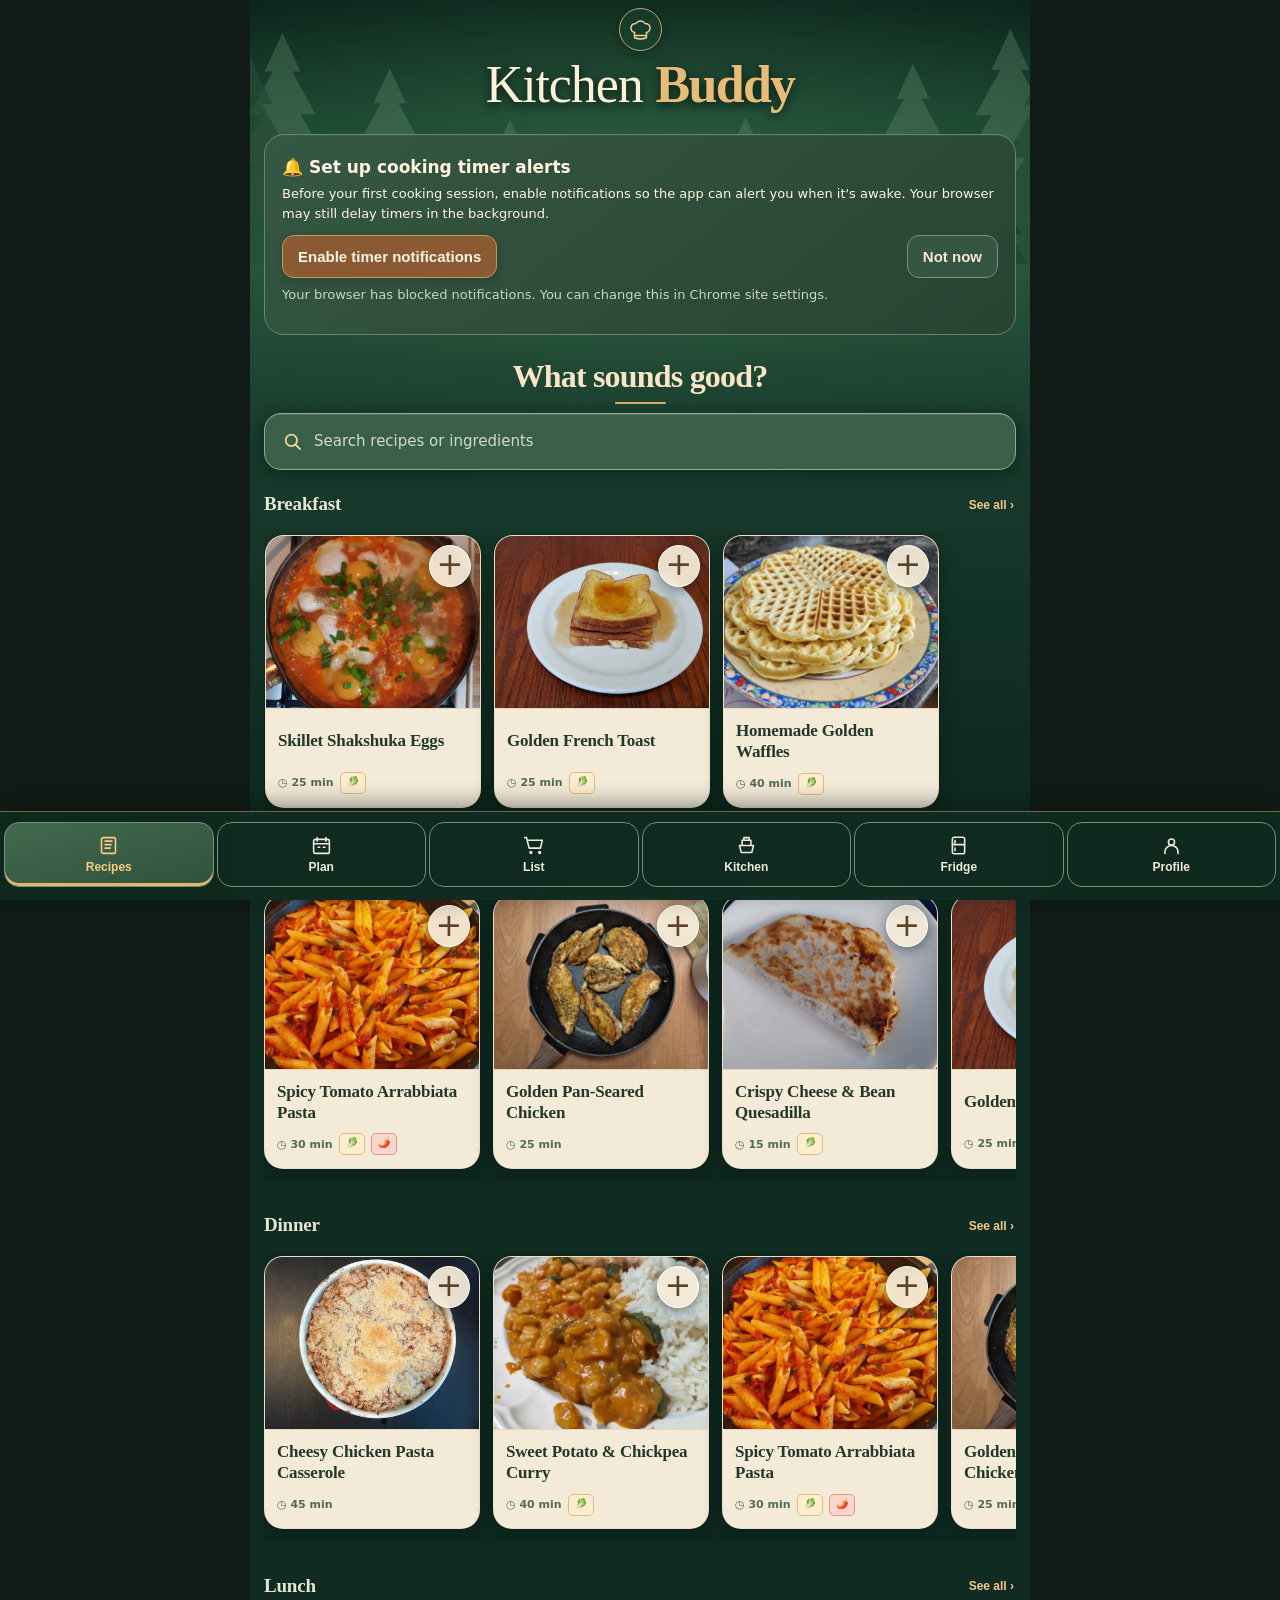
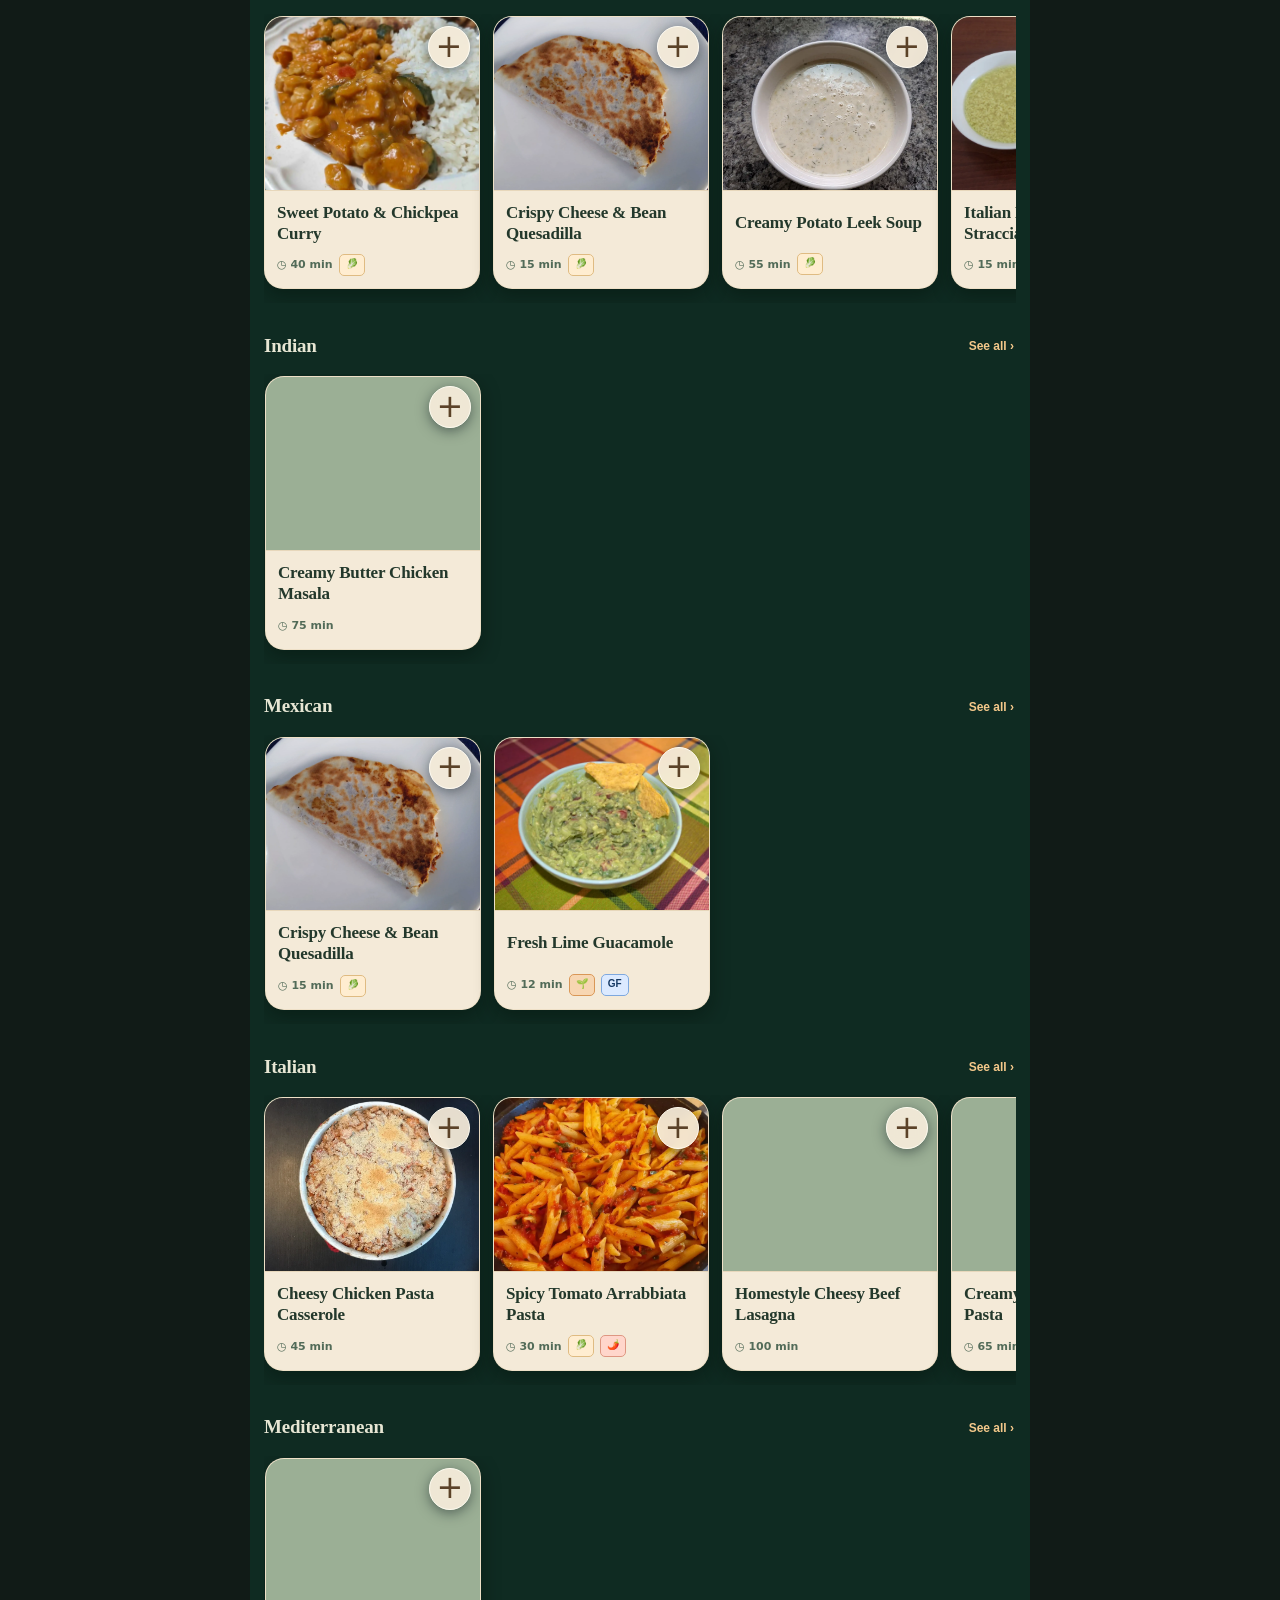
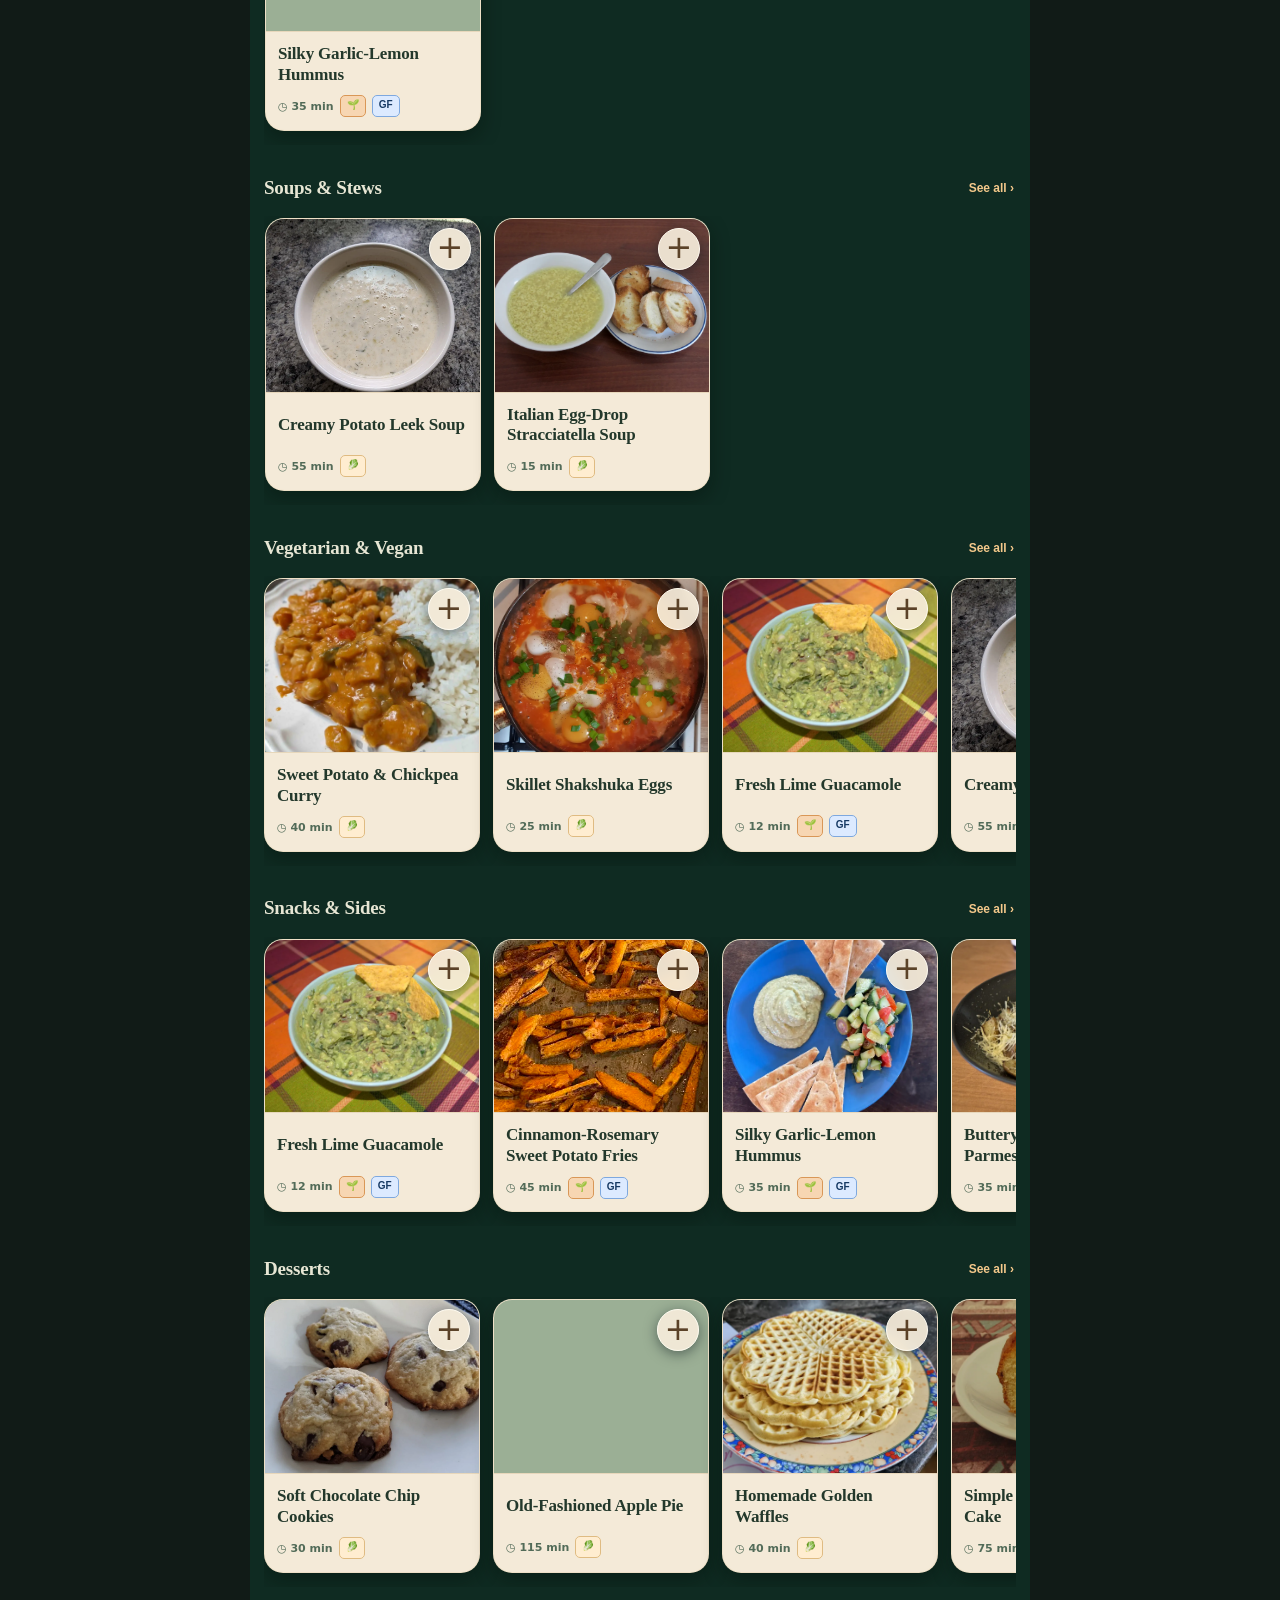
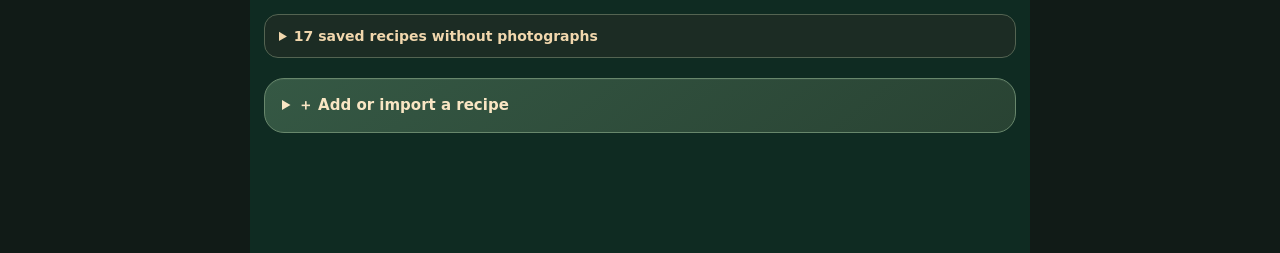
==== commit 5877064c: "Drop illustrative seeded photos; load strict recipe-photo integrity rules" ====
--- a/layout-test/index.html
+++ b/layout-test/index.html
@@ -48,13 +48,8 @@
 <p class="small notice">Phones can suspend web timers. Use your Clock app as backup for critical cooking times.</p></div></details><div class="row cook-nav"><button class="btn secondary" onclick="changeStep(-1)">← Back</button><button class="btn" onclick="changeStep(1)" id="nextBtn">Next step →</button></div><details class="panel"><summary>🥕 Ingredients and amounts</summary><ul id="ingredients"></ul></details><p class="small muted">Timers use the clock and catch up when you return to this tab. Keep the app open for the most reliable sound alerts; phone background restrictions can silence alerts.</p></section>
 <section id="shopping" class="hide"><h2>🛒 Shopping & Kitchen</h2><div class="panel"><h3>📅 Planned meals</h3><p class="small muted">Select Plan meal on a recipe to combine ingredients and subtract kitchen inventory.</p><div id="plannedMeals"></div></div><div class="panel"><h3>Shopping list</h3><p class="small muted">Tap Bought to add groceries to kitchen inventory.</p><div id="shoppingItems"></div><label>New item<input id="shopName" placeholder="Brown rice"></label><label>Quantity<input id="shopQty" type="number" min="0.01" step="any" value="1"></label><label>Unit<input id="shopUnit" placeholder="cups dry"></label><button class="btn" onclick="addShopManual()">Add to list</button></div><div class="panel"><h3>📦 Kitchen inventory</h3><div id="inventoryItems"></div></div></section><section id="fridge" class="hide"><h2>🧊 My Fridge</h2><div class="panel"><h3>Add leftovers</h3><label>Food name<input id="foodName" placeholder="Cooked brown rice"></label><label>Date cooked / refrigerated<input id="foodDate" type="date"></label><label>Recommended use-within (days)<input id="foodDays" type="number" min="1" max="30" value="3"></label><label>Notes (optional)<input id="foodNotes" placeholder="About ½ cup"></label><button class="btn" onclick="addFood()">Save leftovers</button><p class="small muted notice">Dates are reminders, not guarantees of safety. Refrigerate promptly at 40°F / 4°C or below. Most cooked leftovers keep 3–4 days; use a shorter window when appropriate. Reheat rice thoroughly.</p></div><div id="foods"></div></section><section id="settings" class="hide"><h2>⚙️ About Cooking Buddy</h2><div class="panel"><p>Built for quick, detailed cooking instructions and a simple food inventory.</p><p>Everything is saved locally in this browser. Clearing browser storage may delete recipes and leftovers, so export backups regularly.</p><p>For new recipes, ask ChatGPT: <strong>“Make this into Cooking Buddy recipe JSON with ingredients and timed steps.”</strong> Then paste it into the import box.</p><p>Timer alerts require your phone to allow sound and may not fire while the browser is suspended. This app doesn't connect directly to your ChatGPT conversation.</p></div></section></main><nav class="tabs"><button class="btn secondary" data-tab="home" onclick="showTab('home')">📖 Recipes</button><button class="btn secondary" data-tab="cook" onclick="showTab('cook')">⏱️ Cook</button><button class="btn secondary" data-tab="shopping" onclick="showTab('shopping')">🛒 Shop</button><button class="btn secondary" data-tab="fridge" onclick="showTab('fridge')">🧊 Fridge</button><button class="btn secondary" data-tab="settings" onclick="showTab('settings')">⚙️ Info</button></nav><div class="alarmbanner hide" id="alarmBanner" role="alert" aria-live="assertive"><div><strong>⏰ Cooking timer is done!</strong><p id="alarmBannerMessage">Your timer finished. Check your food.</p></div><button class="btn alarmstop" id="alarmStopBtn" onclick="acknowledgeAlarm()">■ Stop alarm</button></div><div id="toast" class="toast" role="status"></div><script>
 const starter={id:'garlic-chicken-rice',name:'Garlic Chicken & Cheesy Brown Rice',description:'Our first dinner ❤️ • precooked chicken • about 15 minutes',ingredients:['4–6 oz precooked grilled chicken strips','1–2 cups frozen broccoli','½–¾ cup cooked brown rice (microwave rice is fine)','2 tbsp shredded cheese','1 tsp unsalted butter','2 tbsp water','¼ tsp garlic powder','¼ tsp paprika','Pinch of black pepper'],steps:[{title:'Get everything ready',body:'Put the precooked chicken, frozen broccoli, rice, cheese, butter, seasonings, skillet, lid, and measuring spoons on the counter. Wash your hands. If using raw chicken instead, this recipe needs different cooking instructions.',seconds:0},{title:'Steam the broccoli',body:'Put 1–2 cups of frozen broccoli in the skillet. Add 2 tablespoons water. Cover with a lid and set the stove to medium heat. Steam for about 4–5 minutes until hot and fork-tender. Check and add a splash of water if the pan dries out.',seconds:300},{title:'Warm and season the chicken',body:'Remove the lid carefully (watch for steam). Add 4–6 oz precooked chicken strips, 1 teaspoon unsalted butter, ¼ teaspoon garlic powder, ¼ teaspoon paprika, and a pinch of black pepper. Stir over medium heat until the chicken is steaming hot throughout, about 2–3 minutes.',seconds:180},{title:'Prepare the brown rice',body:'Microwave the brown rice according to the package directions, including any venting instructions. Measure out ½–¾ cup cooked rice. Put unused cooked rice in the refrigerator promptly; ideally cool it quickly in a shallow container.',seconds:0},{title:'Mix the rice into the skillet',body:'Turn the heat to low. Add the hot cooked brown rice to the chicken and broccoli. Stir gently for about 1 minute so everything is evenly mixed and hot.',seconds:60},{title:'Melt the cheese',body:'Sprinkle 2 tablespoons shredded cheese over the skillet. Turn off the burner, cover the pan, and let the cheese melt for 30–60 seconds. Remove the lid and check the cheese.',seconds:60},{title:'Serve and store leftovers',body:'Serve your dinner and enjoy! Refrigerate leftovers promptly in shallow containers, preferably within 1 hour for rice. For refrigerated cooked leftovers, plan to eat within 3–4 days, or freeze. Add them in the My Fridge tab.',seconds:0}]};
-const tilapiaRecipe={"id":"lemon-garlic-tilapia-broccoli-rice","name":"Lemon-Garlic Tilapia with Broccoli & Brown Rice","description":"Simple fish dinner 🐟 • 2 servings • about 25 min after thawing","ingredients":["2 plain tilapia fillets (about 12 oz total), thawed if frozen","2 cups frozen broccoli florets","1 cup cooked brown rice (microwave pouch is fine)","1 lemon (about 2 tbsp juice)","1 tbsp olive oil or other cooking oil","1 tsp unsalted butter (optional)","½ tsp garlic powder","¼ tsp paprika","⅛ tsp black pepper","Small pinch of salt (optional)","2 tbsp water for steaming the broccoli"],"items":[{"name":"plain tilapia fillets","qty":12,"unit":"oz"},{"name":"frozen broccoli","qty":2,"unit":"cup"},{"name":"cooked brown rice","qty":1,"unit":"cup"},{"name":"lemon","qty":1,"unit":"each"},{"name":"olive oil","qty":1,"unit":"tbsp"},{"name":"unsalted butter","qty":1,"unit":"tsp"},{"name":"garlic powder","qty":0.5,"unit":"tsp"},{"name":"paprika","qty":0.25,"unit":"tsp"},{"name":"black pepper","qty":0.125,"unit":"tsp"},{"name":"salt","qty":0.0625,"unit":"tsp"}],"steps":[{"title":"Thaw the tilapia safely","body":"If the fillets are frozen, thaw in the refrigerator according to package directions before cooking. For a faster option, follow the package's cold-water thawing instructions. If individually vacuum-sealed, follow the package instructions about opening or removing the packaging before thawing. Never leave fish out on the counter to thaw. Thawing time is not included in the 25-minute cooking estimate.","seconds":0},{"title":"Set out your ingredients","body":"Wash your hands. Put the thawed tilapia, broccoli, microwave brown rice, lemon, oil, seasonings, butter, a skillet with a lid, and a plate on the counter. Pat the fillets dry with a paper towel. Wash hands, utensils, and any surfaces that touch raw fish.","seconds":0},{"title":"Steam the broccoli","body":"Put 2 cups frozen broccoli and 2 tablespoons water in your skillet. Cover with a lid and cook on medium heat for about 4–5 minutes. Lift the lid away from your face to avoid steam. The broccoli should be hot and fork-tender. Transfer to a clean plate and cover loosely to keep warm; wipe the skillet if needed.","seconds":300},{"title":"Heat the brown rice","body":"Microwave the brown rice according to the package directions, including any venting instructions. Measure out 1 cup cooked rice for the meal. Keep it covered and warm. Refrigerate extra cooked rice promptly.","seconds":0},{"title":"Season the fish","body":"Sprinkle both sides of the thawed tilapia with ½ teaspoon garlic powder, ¼ teaspoon paprika, ⅛ teaspoon black pepper, and a little salt if you like. Squeeze half the lemon over the fillets; save the other half for finishing.","seconds":0},{"title":"Heat the skillet","body":"Set the empty skillet over medium heat. Add 1 tablespoon oil and let it warm for about 30 seconds. The oil should shimmer gently, not smoke. Lay the fish in the pan away from you to avoid splashing.","seconds":0},{"title":"Cook the first side","body":"Cook the tilapia over medium heat without moving it for about 3–4 minutes. Use a spatula to gently lift an edge; it should release without tearing when ready. Thicker pieces may need longer. This timer is only a guide.","seconds":240},{"title":"Flip and finish the fish","body":"Carefully flip each fillet once. Cook the other side for about 3–4 minutes. Check the thickest part with a food thermometer: fish must reach 145°F (63°C). If it is under 145°F, cook another 1–2 minutes and recheck. Fully cooked fish is opaque and separates easily with a fork; use the thermometer when possible.","seconds":240},{"title":"Finish with lemon and butter","body":"Move the cooked fish onto a clean plate (not the plate that held raw fish). Turn the heat to low or off. Add 1 teaspoon butter, if using, and squeeze in the remaining lemon juice. Stir in the warm skillet for about 30–60 seconds, then spoon over the fish.","seconds":60},{"title":"Plate dinner and store leftovers","body":"Put half the rice and broccoli on each plate. Add a tilapia fillet and a little lemon sauce. Enjoy! Refrigerate leftovers promptly in shallow containers, within 2 hours of cooking (within 1 hour if above 90°F outside). Eat refrigerated cooked fish within 3–4 days; keep cooked rice chilled promptly. Use My Fridge to track them.","seconds":0}],"recipeVersion":3};const timerTestRecipe={"id":"mochis-five-second-timer-test","name":"Mochi's 5-Second Kitchen Test 🐱","description":"🧪 Test only • 5 seconds • no ingredients, cooking, or shopping required","ingredients":["No groceries required! 🐾","This is a timer test—not a real cooking recipe."],"steps":[{"title":"🐻 Wake the tiny bear!","body":"Set your timer sound to Cute bear roar, then tap ▶ Start. Wait five seconds. Did you hear the roar? If you want, open the floating timer and switch to another app, then try again. Android may delay sounds and notifications in the background.","seconds":5},{"title":"Check the result","body":"Did you hear a cute roar, bell or chime? Did the notification appear? Did the floating countdown keep updating? Tell Babycakes what worked and what didn't! This recipe is just for testing, so there is nothing to cook.","seconds":0}]};const testKitchenRecipes=[{"id":"easy-honey-garlic-chicken-broccoli-rice","name":"Honey-Garlic Chicken & Broccoli Rice Bowls","description":"Easy skillet dinner 🍯 • 2 servings • about 25–30 min","servings":2,"category":"Dinner","photoIsIllustrative":true,"photo":"https://images.pexels.com/photos/105588/pexels-photo-105588.jpeg?auto=compress&cs=tinysrgb&w=850","photoCredit":"Keegan Evans / Pexels","photoSource":"https://www.pexels.com/photo/white-rice-chicken-and-broccoli-on-black-non-stick-pan-105588/","ingredients":["12 oz boneless skinless chicken breast, cut into 1-inch pieces","2 cups frozen broccoli","1 cup cooked brown rice, such as microwave rice","1 tbsp soy sauce","1 tbsp honey","1 tsp rice vinegar","1 tbsp olive oil","½ tsp garlic powder","1 tbsp water"],"items":[{"name":"boneless skinless chicken breast","qty":12,"unit":"oz"},{"name":"frozen broccoli","qty":2,"unit":"cup"},{"name":"cooked brown rice","qty":1,"unit":"cup"},{"name":"soy sauce","qty":1,"unit":"tbsp"},{"name":"honey","qty":1,"unit":"tbsp"},{"name":"rice vinegar","qty":1,"unit":"tsp"},{"name":"olive oil","qty":1,"unit":"tbsp"},{"name":"garlic powder","qty":0.5,"unit":"tsp"}],"steps":[{"title":"Prepare your workspace","body":"Wash your hands. Get a cutting board, knife, skillet, spatula, small bowl and food thermometer ready. Keep raw chicken away from rice and vegetables. Cut the chicken into roughly 1-inch pieces, then wash hands and clean surfaces.","seconds":0},{"title":"Mix the sweet garlic sauce","body":"In a small bowl, stir together 1 tablespoon soy sauce, 1 tablespoon honey, 1 teaspoon rice vinegar, ½ teaspoon garlic powder and 1 tablespoon water. Set this beside the stove.","seconds":0},{"title":"Get broccoli steaming","body":"Put the frozen broccoli in a covered microwave-safe bowl with a splash of water; cook according to its package instructions until steaming hot and tender. Start the chicken while it cooks. Use a clean fork for the broccoli.","seconds":0},{"title":"Cook the chicken pieces","body":"Heat 1 tablespoon olive oil in a skillet over medium heat. Add chicken in one layer. Cook about 5–7 minutes, turning the pieces so all sides brown. Check the largest piece with a food thermometer: chicken must reach 165°F (74°C). Continue cooking and checking if needed.","seconds":420},{"title":"Coat in honey-garlic sauce","body":"Turn the heat down to medium-low. Pour the sauce over the cooked chicken. Stir for 1–2 minutes until glossy and heated through. Honey can burn quickly, so keep stirring and lower the heat if it sizzles too hard.","seconds":120},{"title":"Warm the rice","body":"Heat the precooked brown rice according to its package instructions. Measure 1 cup for the meal and keep it covered until serving. Refrigerate extra cooked rice promptly.","seconds":0},{"title":"Assemble two bowls","body":"Divide warm rice and broccoli between two bowls. Top with honey-garlic chicken and any sauce left in the skillet. Refrigerate leftovers promptly, within 2 hours.","seconds":0}],"recipeVersion":1},{"id":"easy-turkey-taco-rice-bowls","name":"Turkey Taco Rice Bowls","description":"Flavorful taco bowls 🌮 • 2 servings • about 25 min","servings":2,"category":"Dinner","photoIsIllustrative":true,"photo":"https://images.pexels.com/photos/8363975/pexels-photo-8363975.jpeg?auto=compress&cs=tinysrgb&w=850","photoCredit":"Cecilia Cavazos / Pexels","photoSource":"https://www.pexels.com/photo/choice-of-healthy-food-8363975/","ingredients":["12 oz raw ground turkey","1 bell pepper, diced","½ cup drained canned black beans","½ cup frozen corn","1 cup cooked brown rice","½ cup salsa","¼ cup shredded cheese","1 tbsp taco seasoning","1 tsp olive oil"],"items":[{"name":"ground turkey","qty":12,"unit":"oz"},{"name":"bell pepper","qty":1,"unit":"each"},{"name":"black beans","qty":0.5,"unit":"cup"},{"name":"frozen corn","qty":0.5,"unit":"cup"},{"name":"cooked brown rice","qty":1,"unit":"cup"},{"name":"salsa","qty":0.5,"unit":"cup"},{"name":"shredded cheese","qty":0.25,"unit":"cup"},{"name":"taco seasoning","qty":1,"unit":"tbsp"},{"name":"olive oil","qty":1,"unit":"tsp"}],"steps":[{"title":"Prepare bowls and toppings","body":"Get out a skillet, spatula, can opener, strainer, knife and two bowls. Dice the bell pepper, drain and rinse black beans, and measure the corn, salsa, rice and cheese.","seconds":0},{"title":"Heat your rice","body":"Warm the precooked brown rice following its package directions. Use 1 cup total for two bowls. Keep warm while you cook the turkey.","seconds":0},{"title":"Brown the ground turkey","body":"Warm 1 teaspoon olive oil in a skillet over medium heat. Add 12 oz ground turkey and the diced pepper. Break the turkey into small pieces and cook for roughly 7–9 minutes, stirring frequently. The turkey must reach 165°F (74°C) throughout.","seconds":540},{"title":"Add taco flavor","body":"Sprinkle 1 tablespoon taco seasoning over the fully cooked turkey. Add 2 tablespoons water and stir for 1–2 minutes, until the mixture smells fragrant and coats the meat.","seconds":120},{"title":"Warm the beans and corn","body":"Stir in ½ cup black beans and ½ cup frozen corn. Cook about 3–4 minutes until piping hot, stirring so nothing sticks.","seconds":240},{"title":"Build your taco bowls","body":"Divide rice and turkey mixture between two bowls. Spoon ¼ cup salsa over each serving, then divide the shredded cheese between them. Refrigerate leftovers promptly.","seconds":0}],"recipeVersion":1},{"id":"easy-sheet-pan-sausage-potatoes-peppers","name":"Sheet-Pan Sausage, Peppers & Potatoes","description":"Easy oven dinner 🍠 • 2 servings • about 40 min","servings":2,"category":"Dinner","photoIsIllustrative":true,"photo":"https://images.pexels.com/photos/37275057/pexels-photo-37275057.jpeg?auto=compress&cs=tinysrgb&w=850","photoCredit":"cami / Pexels","photoSource":"https://www.pexels.com/photo/rustic-potato-and-sausage-dish-on-checkered-cloth-37275057/","ingredients":["12 oz fully cooked chicken sausage, sliced into rounds","12 oz baby potatoes, quartered","1 bell pepper, sliced","½ yellow onion, sliced","1 tbsp olive oil","1 tsp Italian seasoning","½ tsp garlic powder","Pinch of black pepper"],"items":[{"name":"fully cooked chicken sausage","qty":12,"unit":"oz"},{"name":"baby potatoes","qty":12,"unit":"oz"},{"name":"bell pepper","qty":1,"unit":"each"},{"name":"yellow onion","qty":0.5,"unit":"each"},{"name":"olive oil","qty":1,"unit":"tbsp"},{"name":"Italian seasoning","qty":1,"unit":"tsp"},{"name":"garlic powder","qty":0.5,"unit":"tsp"},{"name":"black pepper","qty":0.125,"unit":"tsp"}],"steps":[{"title":"Preheat the oven","body":"Set the oven to 425°F (218°C). Put a sturdy rimmed baking sheet, knife, cutting board, mixing bowl and spatula on the counter. This recipe uses fully cooked sausage; raw sausage has different safety and timing requirements.","seconds":0},{"title":"Cut the vegetables","body":"Wash the potatoes and pepper. Quarter the baby potatoes into similarly sized pieces, then slice one bell pepper and half a yellow onion. Keep pieces reasonably even so they roast together.","seconds":0},{"title":"Season the sheet pan","body":"Toss the potatoes, pepper and onion with 1 tablespoon olive oil, 1 teaspoon Italian seasoning, ½ teaspoon garlic powder and a pinch of pepper. Spread in one layer; avoid piling up the vegetables.","seconds":0},{"title":"Start roasting potatoes and vegetables","body":"Roast at 425°F for 15 minutes. You can prepare and slice the fully cooked sausage while the vegetables begin to soften.","seconds":900},{"title":"Add sausage and finish roasting","body":"Carefully pull out the baking sheet. Turn the vegetables, then scatter on 12 oz sliced fully cooked chicken sausage. Return to the oven for about 12–15 minutes. The potatoes should be fork-tender and browned, and the sausage heated through. Check the package for specific reheating directions.","seconds":900},{"title":"Serve and store","body":"Divide the sausage and vegetables between two plates. Use oven mitts when handling the sheet pan. Refrigerate leftovers promptly, within 2 hours.","seconds":0}],"recipeVersion":1},{"id":"easy-spinach-egg-cheese-wraps","name":"Spinach, Egg & Cheese Breakfast Wraps","description":"Quick breakfast or dinner 🥚 • 2 wraps • about 15 min","servings":2,"category":"Dinner","photoIsIllustrative":true,"photo":"https://images.pexels.com/photos/4869465/pexels-photo-4869465.jpeg?auto=compress&cs=tinysrgb&w=850","photoCredit":"ROMAN ODINTSOV / Pexels","photoSource":"https://www.pexels.com/photo/a-close-up-shot-of-a-delicious-wrap-4869465/","ingredients":["4 eggs","2 cups baby spinach","2 medium flour tortillas","¼ cup shredded cheese","1 tsp olive oil","Pinch of salt and black pepper"],"items":[{"name":"eggs","qty":4,"unit":"each"},{"name":"baby spinach","qty":2,"unit":"cup"},{"name":"flour tortillas","qty":2,"unit":"each"},{"name":"shredded cheese","qty":0.25,"unit":"cup"},{"name":"olive oil","qty":1,"unit":"tsp"},{"name":"salt","qty":0.125,"unit":"tsp"},{"name":"black pepper","qty":0.125,"unit":"tsp"}],"steps":[{"title":"Get out the equipment","body":"Set out a nonstick or well-seasoned skillet, spatula, mixing bowl, fork and two plates. Wash the spinach, or use spinach labeled prewashed.","seconds":0},{"title":"Beat four eggs","body":"Crack 4 eggs into a bowl and beat them thoroughly with a fork. Add a pinch of salt and black pepper. Wash your hands after handling raw eggs.","seconds":0},{"title":"Wilt the spinach","body":"Warm 1 teaspoon olive oil in the skillet over medium-low heat. Add 2 cups spinach and stir for about 1 minute, until mostly wilted.","seconds":60},{"title":"Gently scramble the eggs","body":"Pour eggs into the skillet over the spinach. Stir gently for approximately 3–5 minutes, until the eggs are fully set, with no runny liquid. Egg dishes should reach 160°F (71°C).","seconds":300},{"title":"Melt cheese and warm tortillas","body":"Turn off the stove. Stir ¼ cup shredded cheese into the hot eggs. Warm each tortilla according to the package instructions; do not put a dry tortilla too close to an open flame.","seconds":0},{"title":"Fill, fold and enjoy","body":"Divide the eggs and spinach between two tortillas. Fold in the sides, roll each wrap firmly and enjoy warm. Refrigerate leftovers promptly.","seconds":0}],"recipeVersion":1},{"id":"easy-tomato-spinach-chickpea-pasta","name":"Tomato, Spinach & Chickpea Pasta","description":"Comforting pantry dinner 🍝 • 2 servings • about 25 min","servings":2,"category":"Dinner","photoIsIllustrative":true,"photo":"https://images.pexels.com/photos/19805084/pexels-photo-19805084.jpeg?auto=compress&cs=tinysrgb&w=850","photoCredit":"mustafa türkeri / Pexels","photoSource":"https://www.pexels.com/photo/tomato-pasta-on-a-black-plate-19805084/","ingredients":["6 oz dry whole-wheat penne or similar pasta","1 can (15 oz) chickpeas, drained and rinsed","1 cup tomato pasta sauce","2 cups baby spinach","1 tbsp olive oil","2 tbsp grated Parmesan","½ tsp garlic powder"],"items":[{"name":"whole-wheat pasta","qty":6,"unit":"oz"},{"name":"chickpeas","qty":1,"unit":"can"},{"name":"tomato pasta sauce","qty":1,"unit":"cup"},{"name":"baby spinach","qty":2,"unit":"cup"},{"name":"olive oil","qty":1,"unit":"tbsp"},{"name":"grated Parmesan","qty":2,"unit":"tbsp"},{"name":"garlic powder","qty":0.5,"unit":"tsp"}],"steps":[{"title":"Bring pasta water to a boil","body":"Fill a medium or large saucepan with water and bring it to a rolling boil. Get a colander, can opener and skillet ready. Wash your hands before starting.","seconds":0},{"title":"Cook the pasta","body":"Add 6 oz dry whole-wheat pasta to the boiling water. Follow its package timing, usually about 8–12 minutes, stirring occasionally. Start with an 8-minute reminder and taste a piece before draining.","seconds":480},{"title":"Prepare chickpeas and spinach","body":"While pasta cooks, drain and rinse a can of chickpeas. Wash the spinach if it is not prewashed. Measure out 1 cup pasta sauce and ½ teaspoon garlic powder.","seconds":0},{"title":"Warm the chickpea tomato sauce","body":"Heat 1 tablespoon olive oil in a separate skillet over medium-low heat. Add the chickpeas, 1 cup tomato sauce and garlic powder. Stir and gently simmer for about 5 minutes. Do not let the sauce splatter.","seconds":300},{"title":"Wilt the spinach into the sauce","body":"Add 2 cups baby spinach to the skillet. Stir for 1–2 minutes until wilted and the sauce is heated through.","seconds":120},{"title":"Combine and serve","body":"Drain the pasta carefully, reserving a spoonful of cooking water if the sauce is thick. Toss pasta with chickpea sauce and divide between two bowls. Sprinkle with 1 tablespoon Parmesan per bowl. Refrigerate leftovers promptly.","seconds":0}],"recipeVersion":1},{"id":"easy-garlic-shrimp-green-bean-rice","name":"Garlic Shrimp, Green Beans & Brown Rice","description":"Quick seafood dinner 🍤 • 2 servings • about 20 min after thawing","servings":2,"category":"Dinner","photoIsIllustrative":true,"photo":"https://images.pexels.com/photos/11015917/pexels-photo-11015917.jpeg?auto=compress&cs=tinysrgb&w=850","photoCredit":"FOX ^.ᆽ.^= ∫ / Pexels","photoSource":"https://www.pexels.com/photo/delicious-shrimps-in-a-rice-bowl-11015917/","ingredients":["12 oz raw peeled, deveined shrimp, thawed if frozen","2 cups frozen green beans","1 cup cooked brown rice","1 lemon","1 tbsp olive oil","½ tsp garlic powder","⅛ tsp black pepper"],"items":[{"name":"raw peeled shrimp","qty":12,"unit":"oz"},{"name":"frozen green beans","qty":2,"unit":"cup"},{"name":"cooked brown rice","qty":1,"unit":"cup"},{"name":"lemon","qty":1,"unit":"each"},{"name":"olive oil","qty":1,"unit":"tbsp"},{"name":"garlic powder","qty":0.5,"unit":"tsp"},{"name":"black pepper","qty":0.125,"unit":"tsp"}],"steps":[{"title":"Thaw shrimp safely if needed","body":"If frozen, thaw shrimp according to its package directions, preferably in the refrigerator. Follow any packaging rules for cold-water thawing. The 20-minute cooking estimate starts after thawing.","seconds":0},{"title":"Get ready","body":"Set out a skillet, lid, spatula, plate, microwave-safe bowl and food thermometer if available. Wash your hands. Pat the thawed shrimp dry with paper towels and wash hands and any surfaces that touched raw seafood.","seconds":0},{"title":"Steam green beans","body":"Cook 2 cups frozen green beans in a covered microwave-safe bowl with a splash of water following the package directions, until hot and tender. You can warm rice while the beans cook.","seconds":0},{"title":"Warm rice","body":"Heat 1 cup precooked brown rice according to package directions and keep it covered and warm.","seconds":0},{"title":"Season shrimp","body":"Toss the shrimp with ½ teaspoon garlic powder, ⅛ teaspoon pepper and a small squeeze of lemon. Reserve the rest of the lemon for finishing.","seconds":0},{"title":"Cook the shrimp","body":"Heat 1 tablespoon olive oil in a skillet over medium heat. Add shrimp in one layer and cook about 2–3 minutes per side, until firm and pearly or opaque throughout; they should not be translucent. Larger shrimp may need longer. Follow package directions if different.","seconds":180},{"title":"Finish and plate","body":"Turn off the heat and squeeze remaining lemon over the shrimp. Divide the green beans and rice between two plates and top with shrimp. Refrigerate leftovers promptly.","seconds":0}],"recipeVersion":1}];const KEY='kitchenBuddy_layoutTest_2026';let state;try{state=JSON.parse(localStorage.getItem(KEY))}catch(e){}if(!state||!Array.isArray(state.recipes)||!Array.isArray(state.foods))state={recipes:[starter],foods:[]};if(!state.recipes.some(r=>r.id===starter.id))state.recipes.unshift(starter);if(!state.recipes.some(r=>r.id===tilapiaRecipe.id))state.recipes.push(tilapiaRecipe);if(!state.recipes.some(r=>r.id===timerTestRecipe.id))state.recipes.push(timerTestRecipe);
+const tilapiaRecipe={"id":"lemon-garlic-tilapia-broccoli-rice","name":"Lemon-Garlic Tilapia with Broccoli & Brown Rice","description":"Simple fish dinner 🐟 • 2 servings • about 25 min after thawing","ingredients":["2 plain tilapia fillets (about 12 oz total), thawed if frozen","2 cups frozen broccoli florets","1 cup cooked brown rice (microwave pouch is fine)","1 lemon (about 2 tbsp juice)","1 tbsp olive oil or other cooking oil","1 tsp unsalted butter (optional)","½ tsp garlic powder","¼ tsp paprika","⅛ tsp black pepper","Small pinch of salt (optional)","2 tbsp water for steaming the broccoli"],"items":[{"name":"plain tilapia fillets","qty":12,"unit":"oz"},{"name":"frozen broccoli","qty":2,"unit":"cup"},{"name":"cooked brown rice","qty":1,"unit":"cup"},{"name":"lemon","qty":1,"unit":"each"},{"name":"olive oil","qty":1,"unit":"tbsp"},{"name":"unsalted butter","qty":1,"unit":"tsp"},{"name":"garlic powder","qty":0.5,"unit":"tsp"},{"name":"paprika","qty":0.25,"unit":"tsp"},{"name":"black pepper","qty":0.125,"unit":"tsp"},{"name":"salt","qty":0.0625,"unit":"tsp"}],"steps":[{"title":"Thaw the tilapia safely","body":"If the fillets are frozen, thaw in the refrigerator according to package directions before cooking. For a faster option, follow the package's cold-water thawing instructions. If individually vacuum-sealed, follow the package instructions about opening or removing the packaging before thawing. Never leave fish out on the counter to thaw. Thawing time is not included in the 25-minute cooking estimate.","seconds":0},{"title":"Set out your ingredients","body":"Wash your hands. Put the thawed tilapia, broccoli, microwave brown rice, lemon, oil, seasonings, butter, a skillet with a lid, and a plate on the counter. Pat the fillets dry with a paper towel. Wash hands, utensils, and any surfaces that touch raw fish.","seconds":0},{"title":"Steam the broccoli","body":"Put 2 cups frozen broccoli and 2 tablespoons water in your skillet. Cover with a lid and cook on medium heat for about 4–5 minutes. Lift the lid away from your face to avoid steam. The broccoli should be hot and fork-tender. Transfer to a clean plate and cover loosely to keep warm; wipe the skillet if needed.","seconds":300},{"title":"Heat the brown rice","body":"Microwave the brown rice according to the package directions, including any venting instructions. Measure out 1 cup cooked rice for the meal. Keep it covered and warm. Refrigerate extra cooked rice promptly.","seconds":0},{"title":"Season the fish","body":"Sprinkle both sides of the thawed tilapia with ½ teaspoon garlic powder, ¼ teaspoon paprika, ⅛ teaspoon black pepper, and a little salt if you like. Squeeze half the lemon over the fillets; save the other half for finishing.","seconds":0},{"title":"Heat the skillet","body":"Set the empty skillet over medium heat. Add 1 tablespoon oil and let it warm for about 30 seconds. The oil should shimmer gently, not smoke. Lay the fish in the pan away from you to avoid splashing.","seconds":0},{"title":"Cook the first side","body":"Cook the tilapia over medium heat without moving it for about 3–4 minutes. Use a spatula to gently lift an edge; it should release without tearing when ready. Thicker pieces may need longer. This timer is only a guide.","seconds":240},{"title":"Flip and finish the fish","body":"Carefully flip each fillet once. Cook the other side for about 3–4 minutes. Check the thickest part with a food thermometer: fish must reach 145°F (63°C). If it is under 145°F, cook another 1–2 minutes and recheck. Fully cooked fish is opaque and separates easily with a fork; use the thermometer when possible.","seconds":240},{"title":"Finish with lemon and butter","body":"Move the cooked fish onto a clean plate (not the plate that held raw fish). Turn the heat to low or off. Add 1 teaspoon butter, if using, and squeeze in the remaining lemon juice. Stir in the warm skillet for about 30–60 seconds, then spoon over the fish.","seconds":60},{"title":"Plate dinner and store leftovers","body":"Put half the rice and broccoli on each plate. Add a tilapia fillet and a little lemon sauce. Enjoy! Refrigerate leftovers promptly in shallow containers, within 2 hours of cooking (within 1 hour if above 90°F outside). Eat refrigerated cooked fish within 3–4 days; keep cooked rice chilled promptly. Use My Fridge to track them.","seconds":0}],"recipeVersion":3};const timerTestRecipe={"id":"mochis-five-second-timer-test","name":"Mochi's 5-Second Kitchen Test 🐱","description":"🧪 Test only • 5 seconds • no ingredients, cooking, or shopping required","ingredients":["No groceries required! 🐾","This is a timer test—not a real cooking recipe."],"steps":[{"title":"🐻 Wake the tiny bear!","body":"Set your timer sound to Cute bear roar, then tap ▶ Start. Wait five seconds. Did you hear the roar? If you want, open the floating timer and switch to another app, then try again. Android may delay sounds and notifications in the background.","seconds":5},{"title":"Check the result","body":"Did you hear a cute roar, bell or chime? Did the notification appear? Did the floating countdown keep updating? Tell Babycakes what worked and what didn't! This recipe is just for testing, so there is nothing to cook.","seconds":0}]};const testKitchenRecipes=[{"id":"easy-honey-garlic-chicken-broccoli-rice","name":"Honey-Garlic Chicken & Broccoli Rice Bowls","description":"Easy skillet dinner 🍯 • 2 servings • about 25–30 min","servings":2,"category":"Dinner","ingredients":["12 oz boneless skinless chicken breast, cut into 1-inch pieces","2 cups frozen broccoli","1 cup cooked brown rice, such as microwave rice","1 tbsp soy sauce","1 tbsp honey","1 tsp rice vinegar","1 tbsp olive oil","½ tsp garlic powder","1 tbsp water"],"items":[{"name":"boneless skinless chicken breast","qty":12,"unit":"oz"},{"name":"frozen broccoli","qty":2,"unit":"cup"},{"name":"cooked brown rice","qty":1,"unit":"cup"},{"name":"soy sauce","qty":1,"unit":"tbsp"},{"name":"honey","qty":1,"unit":"tbsp"},{"name":"rice vinegar","qty":1,"unit":"tsp"},{"name":"olive oil","qty":1,"unit":"tbsp"},{"name":"garlic powder","qty":0.5,"unit":"tsp"}],"steps":[{"title":"Prepare your workspace","body":"Wash your hands. Get a cutting board, knife, skillet, spatula, small bowl and food thermometer ready. Keep raw chicken away from rice and vegetables. Cut the chicken into roughly 1-inch pieces, then wash hands and clean surfaces.","seconds":0},{"title":"Mix the sweet garlic sauce","body":"In a small bowl, stir together 1 tablespoon soy sauce, 1 tablespoon honey, 1 teaspoon rice vinegar, ½ teaspoon garlic powder and 1 tablespoon water. Set this beside the stove.","seconds":0},{"title":"Get broccoli steaming","body":"Put the frozen broccoli in a covered microwave-safe bowl with a splash of water; cook according to its package instructions until steaming hot and tender. Start the chicken while it cooks. Use a clean fork for the broccoli.","seconds":0},{"title":"Cook the chicken pieces","body":"Heat 1 tablespoon olive oil in a skillet over medium heat. Add chicken in one layer. Cook about 5–7 minutes, turning the pieces so all sides brown. Check the largest piece with a food thermometer: chicken must reach 165°F (74°C). Continue cooking and checking if needed.","seconds":420},{"title":"Coat in honey-garlic sauce","body":"Turn the heat down to medium-low. Pour the sauce over the cooked chicken. Stir for 1–2 minutes until glossy and heated through. Honey can burn quickly, so keep stirring and lower the heat if it sizzles too hard.","seconds":120},{"title":"Warm the rice","body":"Heat the precooked brown rice according to its package instructions. Measure 1 cup for the meal and keep it covered until serving. Refrigerate extra cooked rice promptly.","seconds":0},{"title":"Assemble two bowls","body":"Divide warm rice and broccoli between two bowls. Top with honey-garlic chicken and any sauce left in the skillet. Refrigerate leftovers promptly, within 2 hours.","seconds":0}],"recipeVersion":1},{"id":"easy-turkey-taco-rice-bowls","name":"Turkey Taco Rice Bowls","description":"Flavorful taco bowls 🌮 • 2 servings • about 25 min","servings":2,"category":"Dinner","ingredients":["12 oz raw ground turkey","1 bell pepper, diced","½ cup drained canned black beans","½ cup frozen corn","1 cup cooked brown rice","½ cup salsa","¼ cup shredded cheese","1 tbsp taco seasoning","1 tsp olive oil"],"items":[{"name":"ground turkey","qty":12,"unit":"oz"},{"name":"bell pepper","qty":1,"unit":"each"},{"name":"black beans","qty":0.5,"unit":"cup"},{"name":"frozen corn","qty":0.5,"unit":"cup"},{"name":"cooked brown rice","qty":1,"unit":"cup"},{"name":"salsa","qty":0.5,"unit":"cup"},{"name":"shredded cheese","qty":0.25,"unit":"cup"},{"name":"taco seasoning","qty":1,"unit":"tbsp"},{"name":"olive oil","qty":1,"unit":"tsp"}],"steps":[{"title":"Prepare bowls and toppings","body":"Get out a skillet, spatula, can opener, strainer, knife and two bowls. Dice the bell pepper, drain and rinse black beans, and measure the corn, salsa, rice and cheese.","seconds":0},{"title":"Heat your rice","body":"Warm the precooked brown rice following its package directions. Use 1 cup total for two bowls. Keep warm while you cook the turkey.","seconds":0},{"title":"Brown the ground turkey","body":"Warm 1 teaspoon olive oil in a skillet over medium heat. Add 12 oz ground turkey and the diced pepper. Break the turkey into small pieces and cook for roughly 7–9 minutes, stirring frequently. The turkey must reach 165°F (74°C) throughout.","seconds":540},{"title":"Add taco flavor","body":"Sprinkle 1 tablespoon taco seasoning over the fully cooked turkey. Add 2 tablespoons water and stir for 1–2 minutes, until the mixture smells fragrant and coats the meat.","seconds":120},{"title":"Warm the beans and corn","body":"Stir in ½ cup black beans and ½ cup frozen corn. Cook about 3–4 minutes until piping hot, stirring so nothing sticks.","seconds":240},{"title":"Build your taco bowls","body":"Divide rice and turkey mixture between two bowls. Spoon ¼ cup salsa over each serving, then divide the shredded cheese between them. Refrigerate leftovers promptly.","seconds":0}],"recipeVersion":1},{"id":"easy-sheet-pan-sausage-potatoes-peppers","name":"Sheet-Pan Sausage, Peppers & Potatoes","description":"Easy oven dinner 🍠 • 2 servings • about 40 min","servings":2,"category":"Dinner","ingredients":["12 oz fully cooked chicken sausage, sliced into rounds","12 oz baby potatoes, quartered","1 bell pepper, sliced","½ yellow onion, sliced","1 tbsp olive oil","1 tsp Italian seasoning","½ tsp garlic powder","Pinch of black pepper"],"items":[{"name":"fully cooked chicken sausage","qty":12,"unit":"oz"},{"name":"baby potatoes","qty":12,"unit":"oz"},{"name":"bell pepper","qty":1,"unit":"each"},{"name":"yellow onion","qty":0.5,"unit":"each"},{"name":"olive oil","qty":1,"unit":"tbsp"},{"name":"Italian seasoning","qty":1,"unit":"tsp"},{"name":"garlic powder","qty":0.5,"unit":"tsp"},{"name":"black pepper","qty":0.125,"unit":"tsp"}],"steps":[{"title":"Preheat the oven","body":"Set the oven to 425°F (218°C). Put a sturdy rimmed baking sheet, knife, cutting board, mixing bowl and spatula on the counter. This recipe uses fully cooked sausage; raw sausage has different safety and timing requirements.","seconds":0},{"title":"Cut the vegetables","body":"Wash the potatoes and pepper. Quarter the baby potatoes into similarly sized pieces, then slice one bell pepper and half a yellow onion. Keep pieces reasonably even so they roast together.","seconds":0},{"title":"Season the sheet pan","body":"Toss the potatoes, pepper and onion with 1 tablespoon olive oil, 1 teaspoon Italian seasoning, ½ teaspoon garlic powder and a pinch of pepper. Spread in one layer; avoid piling up the vegetables.","seconds":0},{"title":"Start roasting potatoes and vegetables","body":"Roast at 425°F for 15 minutes. You can prepare and slice the fully cooked sausage while the vegetables begin to soften.","seconds":900},{"title":"Add sausage and finish roasting","body":"Carefully pull out the baking sheet. Turn the vegetables, then scatter on 12 oz sliced fully cooked chicken sausage. Return to the oven for about 12–15 minutes. The potatoes should be fork-tender and browned, and the sausage heated through. Check the package for specific reheating directions.","seconds":900},{"title":"Serve and store","body":"Divide the sausage and vegetables between two plates. Use oven mitts when handling the sheet pan. Refrigerate leftovers promptly, within 2 hours.","seconds":0}],"recipeVersion":1},{"id":"easy-spinach-egg-cheese-wraps","name":"Spinach, Egg & Cheese Breakfast Wraps","description":"Quick breakfast or dinner 🥚 • 2 wraps • about 15 min","servings":2,"category":"Dinner","ingredients":["4 eggs","2 cups baby spinach","2 medium flour tortillas","¼ cup shredded cheese","1 tsp olive oil","Pinch of salt and black pepper"],"items":[{"name":"eggs","qty":4,"unit":"each"},{"name":"baby spinach","qty":2,"unit":"cup"},{"name":"flour tortillas","qty":2,"unit":"each"},{"name":"shredded cheese","qty":0.25,"unit":"cup"},{"name":"olive oil","qty":1,"unit":"tsp"},{"name":"salt","qty":0.125,"unit":"tsp"},{"name":"black pepper","qty":0.125,"unit":"tsp"}],"steps":[{"title":"Get out the equipment","body":"Set out a nonstick or well-seasoned skillet, spatula, mixing bowl, fork and two plates. Wash the spinach, or use spinach labeled prewashed.","seconds":0},{"title":"Beat four eggs","body":"Crack 4 eggs into a bowl and beat them thoroughly with a fork. Add a pinch of salt and black pepper. Wash your hands after handling raw eggs.","seconds":0},{"title":"Wilt the spinach","body":"Warm 1 teaspoon olive oil in the skillet over medium-low heat. Add 2 cups spinach and stir for about 1 minute, until mostly wilted.","seconds":60},{"title":"Gently scramble the eggs","body":"Pour eggs into the skillet over the spinach. Stir gently for approximately 3–5 minutes, until the eggs are fully set, with no runny liquid. Egg dishes should reach 160°F (71°C).","seconds":300},{"title":"Melt cheese and warm tortillas","body":"Turn off the stove. Stir ¼ cup shredded cheese into the hot eggs. Warm each tortilla according to the package instructions; do not put a dry tortilla too close to an open flame.","seconds":0},{"title":"Fill, fold and enjoy","body":"Divide the eggs and spinach between two tortillas. Fold in the sides, roll each wrap firmly and enjoy warm. Refrigerate leftovers promptly.","seconds":0}],"recipeVersion":1},{"id":"easy-tomato-spinach-chickpea-pasta","name":"Tomato, Spinach & Chickpea Pasta","description":"Comforting pantry dinner 🍝 • 2 servings • about 25 min","servings":2,"category":"Dinner","ingredients":["6 oz dry whole-wheat penne or similar pasta","1 can (15 oz) chickpeas, drained and rinsed","1 cup tomato pasta sauce","2 cups baby spinach","1 tbsp olive oil","2 tbsp grated Parmesan","½ tsp garlic powder"],"items":[{"name":"whole-wheat pasta","qty":6,"unit":"oz"},{"name":"chickpeas","qty":1,"unit":"can"},{"name":"tomato pasta sauce","qty":1,"unit":"cup"},{"name":"baby spinach","qty":2,"unit":"cup"},{"name":"olive oil","qty":1,"unit":"tbsp"},{"name":"grated Parmesan","qty":2,"unit":"tbsp"},{"name":"garlic powder","qty":0.5,"unit":"tsp"}],"steps":[{"title":"Bring pasta water to a boil","body":"Fill a medium or large saucepan with water and bring it to a rolling boil. Get a colander, can opener and skillet ready. Wash your hands before starting.","seconds":0},{"title":"Cook the pasta","body":"Add 6 oz dry whole-wheat pasta to the boiling water. Follow its package timing, usually about 8–12 minutes, stirring occasionally. Start with an 8-minute reminder and taste a piece before draining.","seconds":480},{"title":"Prepare chickpeas and spinach","body":"While pasta cooks, drain and rinse a can of chickpeas. Wash the spinach if it is not prewashed. Measure out 1 cup pasta sauce and ½ teaspoon garlic powder.","seconds":0},{"title":"Warm the chickpea tomato sauce","body":"Heat 1 tablespoon olive oil in a separate skillet over medium-low heat. Add the chickpeas, 1 cup tomato sauce and garlic powder. Stir and gently simmer for about 5 minutes. Do not let the sauce splatter.","seconds":300},{"title":"Wilt the spinach into the sauce","body":"Add 2 cups baby spinach to the skillet. Stir for 1–2 minutes until wilted and the sauce is heated through.","seconds":120},{"title":"Combine and serve","body":"Drain the pasta carefully, reserving a spoonful of cooking water if the sauce is thick. Toss pasta with chickpea sauce and divide between two bowls. Sprinkle with 1 tablespoon Parmesan per bowl. Refrigerate leftovers promptly.","seconds":0}],"recipeVersion":1},{"id":"easy-garlic-shrimp-green-bean-rice","name":"Garlic Shrimp, Green Beans & Brown Rice","description":"Quick seafood dinner 🍤 • 2 servings • about 20 min after thawing","servings":2,"category":"Dinner","ingredients":["12 oz raw peeled, deveined shrimp, thawed if frozen","2 cups frozen green beans","1 cup cooked brown rice","1 lemon","1 tbsp olive oil","½ tsp garlic powder","⅛ tsp black pepper"],"items":[{"name":"raw peeled shrimp","qty":12,"unit":"oz"},{"name":"frozen green beans","qty":2,"unit":"cup"},{"name":"cooked brown rice","qty":1,"unit":"cup"},{"name":"lemon","qty":1,"unit":"each"},{"name":"olive oil","qty":1,"unit":"tbsp"},{"name":"garlic powder","qty":0.5,"unit":"tsp"},{"name":"black pepper","qty":0.125,"unit":"tsp"}],"steps":[{"title":"Thaw shrimp safely if needed","body":"If frozen, thaw shrimp according to its package directions, preferably in the refrigerator. Follow any packaging rules for cold-water thawing. The 20-minute cooking estimate starts after thawing.","seconds":0},{"title":"Get ready","body":"Set out a skillet, lid, spatula, plate, microwave-safe bowl and food thermometer if available. Wash your hands. Pat the thawed shrimp dry with paper towels and wash hands and any surfaces that touched raw seafood.","seconds":0},{"title":"Steam green beans","body":"Cook 2 cups frozen green beans in a covered microwave-safe bowl with a splash of water following the package directions, until hot and tender. You can warm rice while the beans cook.","seconds":0},{"title":"Warm rice","body":"Heat 1 cup precooked brown rice according to package directions and keep it covered and warm.","seconds":0},{"title":"Season shrimp","body":"Toss the shrimp with ½ teaspoon garlic powder, ⅛ teaspoon pepper and a small squeeze of lemon. Reserve the rest of the lemon for finishing.","seconds":0},{"title":"Cook the shrimp","body":"Heat 1 tablespoon olive oil in a skillet over medium heat. Add shrimp in one layer and cook about 2–3 minutes per side, until firm and pearly or opaque throughout; they should not be translucent. Larger shrimp may need longer. Follow package directions if different.","seconds":180},{"title":"Finish and plate","body":"Turn off the heat and squeeze remaining lemon over the shrimp. Divide the green beans and rice between two plates and top with shrimp. Refrigerate leftovers promptly.","seconds":0}],"recipeVersion":1}];const KEY='kitchenBuddy_layoutTest_2026';let state;try{state=JSON.parse(localStorage.getItem(KEY))}catch(e){}if(!state||!Array.isArray(state.recipes)||!Array.isArray(state.foods))state={recipes:[starter],foods:[]};if(!state.recipes.some(r=>r.id===starter.id))state.recipes.unshift(starter);if(!state.recipes.some(r=>r.id===tilapiaRecipe.id))state.recipes.push(tilapiaRecipe);if(!state.recipes.some(r=>r.id===timerTestRecipe.id))state.recipes.push(timerTestRecipe);
 for(const r of testKitchenRecipes){if(!state.recipes.some(saved=>saved.id===r.id))state.recipes.push(r)}
-const seedPhotos={
- 'garlic-chicken-rice':{"photo":"https://images.pexels.com/photos/30635713/pexels-photo-30635713.jpeg?auto=compress&cs=tinysrgb&w=850","photoCredit":"IARA MELO / Pexels","photoSource":"https://www.pexels.com/photo/healthy-meal-prep-with-chicken-and-broccoli-30635713/"},
- 'lemon-garlic-tilapia-broccoli-rice':{"photo":"https://images.pexels.com/photos/6200044/pexels-photo-6200044.jpeg?auto=compress&cs=tinysrgb&w=850","photoCredit":"Gustavo Santana / Pexels","photoSource":"https://www.pexels.com/photo/healthy-food-on-a-container-and-white-plate-6200044/"}
-};
-for(const r of state.recipes){const defaultPhoto=seedPhotos[r.id];if(defaultPhoto&&!r.photo)Object.assign(r,defaultPhoto)}
 const savedTilapia=state.recipes.find(r=>r.id===tilapiaRecipe.id);if(savedTilapia&&(Number(savedTilapia.recipeVersion)||0)<3){for(const key of ['ingredients','items','steps','description','recipeVersion'])savedTilapia[key]=tilapiaRecipe[key]}state.shopping=Array.isArray(state.shopping)?state.shopping:[];state.inventory=Array.isArray(state.inventory)?state.inventory:[];state.planned=Array.isArray(state.planned)?state.planned:[];state.shopping=state.shopping.filter(x=>!(['garlic powder','paprika','black pepper'].includes(String(x.name).trim().toLowerCase())&&!x.seasoning&&x.unit!=='jar'&&x.manual!==true));const originalStarter=state.recipes.find(r=>r.id===starter.id);if(originalStarter&&!Array.isArray(originalStarter.items))originalStarter.items=[{name:"precooked grilled chicken",qty:5,unit:"oz"},{name:"frozen broccoli",qty:1.5,unit:"cup"},{name:"cooked brown rice",qty:0.625,unit:"cup"},{name:"shredded cheese",qty:2,unit:"tbsp"},{name:"unsalted butter",qty:1,unit:"tsp"},{name:"garlic powder",qty:0.25,unit:"tsp"},{name:"paprika",qty:0.25,unit:"tsp"},{name:"black pepper",qty:0.0625,unit:"tsp"}];function save(){localStorage.setItem(KEY,JSON.stringify(state))}save();let active=0,step=0,remaining=0,deadline=null,running=false,interval=null;const $=id=>document.getElementById(id);function toast(msg){$('toast').textContent=msg;$('toast').style.display='block';setTimeout(()=>$('toast').style.display='none',3000)}function showTab(tab){for(const id of ['home','cook','shopping','fridge','settings'])$(id).classList.toggle('hide',id!==tab);document.querySelectorAll('[data-tab]').forEach(b=>b.classList.toggle('active',b.dataset.tab===tab));if(tab==='home'){renderRecipes();renderTimerSetup()}if(tab==='fridge')renderFoods();if(tab==='shopping'){renderShopping();renderInventory();renderPlanned()}if(tab==='cook')renderStep()}function renderRecipes(){$('recipes').innerHTML='';state.recipes.forEach((r,i)=>{const d=document.createElement('div');d.className='panel recipe';d.innerHTML=`<div class="row"><div><h3></h3><p class="muted small"></p></div><span class="icon">🍲</span></div>`;d.querySelector('h3').textContent=r.name;d.querySelector('p').textContent=r.description||`${r.steps.length} steps`;d.onclick=()=>{active=i;step=0;loadStep();showTab('cook')};$('recipes').append(d)})}function recipe(){return state.recipes[active]||state.recipes[0]}function loadStep(){acknowledgeAlarm();running=false;deadline=null;lateTimerNotice=false;alarmAcknowledged=false;remaining=recipe().steps[step].seconds;renderStep()}function renderStep(){const r=recipe(),s=r.steps[step];$('recipeTitle').textContent=r.name;$('stepNumber').textContent=`Step ${step+1} of ${r.steps.length}`;$('stepTitle').textContent=s.title;$('stepBody').textContent=s.body;$('stepTime').textContent=s.seconds?`Suggested timer: ${Math.ceil(s.seconds/60)} min`:'';$('timedOnly').classList.toggle('hide',!s.seconds);$('timerTools').classList.toggle('hide',!s.seconds);$('alarmSound').value=getTimerSound();$('progress').style.width=`${((step+1)/r.steps.length)*100}%`;$('ingredients').innerHTML='';r.ingredients.forEach(v=>{const li=document.createElement('li');li.textContent=v;$('ingredients').append(li)});$('startBtn').disabled=!s.seconds||alarmActive;$('startBtn').textContent=alarmActive?'⏰ Ringing':running?'⏸ Pause':'▶ Start';$('nextBtn').textContent=step===r.steps.length-1?'Finish ✓':'Next step →';drawTimer()}function drawTimer(){const n=Math.max(0,remaining);$('timer').textContent=`${String(Math.floor(n/60)).padStart(2,'0')}:${String(n%60).padStart(2,'0')}`;$('timerStatus').textContent=alarmActive?(lateTimerNotice?'⏰ Overdue — check food and stop alarm':'⏰ Timer finished! Stop alarm to silence'):running?'Counting down…':alarmAcknowledged?'Alarm dismissed':recipe().steps[step].seconds?'Ready when you are':'Follow this step, then tap Next'}function tick(){if(!running)return;const lateBy=Date.now()-deadline;remaining=Math.max(0,Math.ceil((deadline-Date.now())/1000));if(remaining===0){running=false;deadline=null;lateTimerNotice=lateBy>5000;startRepeatingAlarm(lateBy);toast(lateTimerNotice?'⏰ Timer overdue — check your food!':'⏰ Timer finished — stop the alarm!');notifyTimerFinished();}renderStep()}function toggleTimer(){if(!recipe().steps[step].seconds)return;if(running){remaining=Math.max(0,Math.ceil((deadline-Date.now())/1000));running=false;deadline=null}else{lateTimerNotice=false;alarmAcknowledged=false;unlockAlarmAudio();askTimerPermissionOnFirstStart();if(remaining===0)remaining=recipe().steps[step].seconds;deadline=Date.now()+remaining*1000;running=true}renderStep()}function resetTimer(){loadStep()}function skipTimer(){acknowledgeAlarm();running=false;deadline=null;remaining=0;renderStep()}function changeStep(n){if(step+n>=recipe().steps.length){running=false;finishCooking();return}step=Math.max(0,step+n);loadStep()}
 /* Cooking Buddy 1.4: permissions require a user gesture, never silently request on page load. */
 let lateTimerNotice=false;
@@ -274,7 +269,7 @@
     steps:r.steps.map(s=>({title:s.title,body:s.body,seconds:s.seconds})),
     recipeSourceUrl:source,recipeSourceName:name,recipeOrigin:source?'external-recipe':'no_external_source_recorded'};
  state.recipes.push(r);save();$('importText').value='';renderRecipes();toast('Recipe saved! ❤️')
-}catch(e){alert('Could not import recipe: '+e.message)}}function exportData(){const b=new Blob([JSON.stringify(state,null,2)],{type:'application/json'});const u=URL.createObjectURL(b),a=document.createElement('a');a.href=u;a.download='cooking-buddy-backup.json';a.click();setTimeout(()=>URL.revokeObjectURL(u),1000)}function restoreData(ev){const f=ev.target.files[0];if(!f)return;f.text().then(t=>{try{const s=JSON.parse(t);if(!Array.isArray(s.recipes)||!Array.isArray(s.foods)||!s.recipes.every(validateRecipe))throw Error('Invalid backup');if(!confirm('Replace your current recipes and leftovers with this backup?'))return;state=s;state.shopping=Array.isArray(state.shopping)?state.shopping:[];state.inventory=Array.isArray(state.inventory)?state.inventory:[];state.planned=Array.isArray(state.planned)?state.planned:[];active=0;step=0;save();renderRecipes();renderFoods();toast('Backup restored')}catch(e){alert('Invalid backup file')}});ev.target.value=''}function today(){const d=new Date();return [d.getFullYear(),String(d.getMonth()+1).padStart(2,'0'),String(d.getDate()).padStart(2,'0')].join('-')}function parseDay(v){return new Date(v+'T12:00:00')}function addFood(){const name=$('foodName').value.trim(),date=$('foodDate').value,days=Number($('foodDays').value);if(!name||!date||!Number.isInteger(days)||days<1||days>30){alert('Enter food, date, and a valid number of days.');return}if(parseDay(date)>parseDay(today())){alert('Date cannot be in the future');return}state.foods.push({id:Date.now(),name,date,days,notes:$('foodNotes').value.trim()});save();$('foodName').value='';$('foodNotes').value='';renderFoods();toast('Leftovers saved')}function renderFoods(){$('foods').innerHTML='';if(!state.foods.length){$('foods').innerHTML='<p class="muted">Your fridge is empty. Save leftovers after cooking, or tap Add item above.</p>';return}state.foods.forEach(f=>{const expires=parseDay(f.date);expires.setDate(expires.getDate()+f.days);const diff=Math.round((expires-parseDay(today()))/86400000);const d=document.createElement('div');d.className='panel';const h=document.createElement('h3');h.textContent=f.name;const p=document.createElement('p');p.className='small muted';p.textContent=`Stored ${f.date} • ${diff<0?'Past reminder date':diff===0?'Use-by reminder today':`${diff} day(s) until reminder`} • ${f.notes||'No notes'}`;const b=document.createElement('button');b.className='btn secondary';b.textContent='Used / discard';b.onclick=()=>{state.foods=state.foods.filter(x=>x.id!==f.id);save();renderFoods()};d.append(h,p,b);$('foods').append(d)})}$('foodDate').value=today();renderRecipes();showTab('home');
+}catch(e){alert('Could not import recipe: '+e.message)}}function exportData(){const b=new Blob([JSON.stringify(state,null,2)],{type:'application/json'});const u=URL.createObjectURL(b),a=document.createElement('a');a.href=u;a.download='cooking-buddy-backup.json';a.click();setTimeout(()=>URL.revokeObjectURL(u),1000)}function restoreData(ev){const f=ev.target.files[0];if(!f)return;f.text().then(t=>{try{const s=JSON.parse(t);if(!Array.isArray(s.recipes)||!Array.isArray(s.foods)||!s.recipes.every(validateRecipe))throw Error('Invalid backup');if(!confirm('Replace your current recipes and leftovers with this backup?'))return;state=s;state.shopping=Array.isArray(state.shopping)?state.shopping:[];state.inventory=Array.isArray(state.inventory)?state.inventory:[];state.planned=Array.isArray(state.planned)?state.planned:[];active=0;step=0;save();window.kbApplyRecipePhotoPolicy?.();renderRecipes();renderFoods();toast('Backup restored')}catch(e){alert('Invalid backup file')}});ev.target.value=''}function today(){const d=new Date();return [d.getFullYear(),String(d.getMonth()+1).padStart(2,'0'),String(d.getDate()).padStart(2,'0')].join('-')}function parseDay(v){return new Date(v+'T12:00:00')}function addFood(){const name=$('foodName').value.trim(),date=$('foodDate').value,days=Number($('foodDays').value);if(!name||!date||!Number.isInteger(days)||days<1||days>30){alert('Enter food, date, and a valid number of days.');return}if(parseDay(date)>parseDay(today())){alert('Date cannot be in the future');return}state.foods.push({id:Date.now(),name,date,days,notes:$('foodNotes').value.trim()});save();$('foodName').value='';$('foodNotes').value='';renderFoods();toast('Leftovers saved')}function renderFoods(){$('foods').innerHTML='';if(!state.foods.length){$('foods').innerHTML='<p class="muted">Your fridge is empty. Save leftovers after cooking, or tap Add item above.</p>';return}state.foods.forEach(f=>{const expires=parseDay(f.date);expires.setDate(expires.getDate()+f.days);const diff=Math.round((expires-parseDay(today()))/86400000);const d=document.createElement('div');d.className='panel';const h=document.createElement('h3');h.textContent=f.name;const p=document.createElement('p');p.className='small muted';p.textContent=`Stored ${f.date} • ${diff<0?'Past reminder date':diff===0?'Use-by reminder today':`${diff} day(s) until reminder`} • ${f.notes||'No notes'}`;const b=document.createElement('button');b.className='btn secondary';b.textContent='Used / discard';b.onclick=()=>{state.foods=state.foods.filter(x=>x.id!==f.id);save();renderFoods()};d.append(h,p,b);$('foods').append(d)})}$('foodDate').value=today();renderRecipes();showTab('home');
 /* Preview: no service worker registration, isolated storage key. */
 </script><script>
 let filter='all';const uid=()=>Date.now().toString(36)+Math.random().toString(36).slice(2,7);
@@ -332,4 +327,4 @@
 function finishCooking(){acknowledgeAlarm();running=false;deadline=null;const r=recipe();if(hasItems(r)){if(confirm('Finished cooking? Tap OK to deduct ingredients from inventory. Cancel to keep inventory unchanged.')){for(const x of r.items){let need=Number(x.qty);for(const y of state.inventory.filter(y=>y.name.toLowerCase()===x.name.toLowerCase()&&y.unit===x.unit)){const n=Math.min(need,y.qty);y.qty=+(y.qty-n).toFixed(3);need-=n}}state.inventory=state.inventory.filter(x=>x.qty>0);save();toast('Dinner done! Inventory updated.')}else toast('Finished; inventory unchanged.')}else toast('Dinner done! Text-only ingredients not deducted.');showTab('home')}
 /* Render photo-first UI after the second script overrides the starter renderer. */
 renderRecipes();
-</script><script src="./buddy-v2.js?v=214"></script><script src="./catalog-additions-v2.js?v=1"></script><script src="./genuine-recipe-discoveries.js?v=1"></script><script src="./more-real-recipe-photos.js?v=1"></script><script src="./photographed-recipes-batch3.js?v=1"></script><script src="./library-rows-v2.js?v=12"></script><script src="./ui-polish.js?v=4"></script><script src="./navigation-history.js?v=2"></script></body></html>
+</script><script src="./buddy-v2.js?v=214"></script><script src="./catalog-additions-v2.js?v=1"></script><script src="./genuine-recipe-discoveries.js?v=1"></script><script src="./more-real-recipe-photos.js?v=1"></script><script src="./photographed-recipes-batch3.js?v=1"></script><script src="./recipe-photo-integrity.js?v=1"></script><script src="./library-rows-v2.js?v=15"></script><script src="./ui-polish.js?v=5"></script><script src="./navigation-history.js?v=2"></script></body></html>
